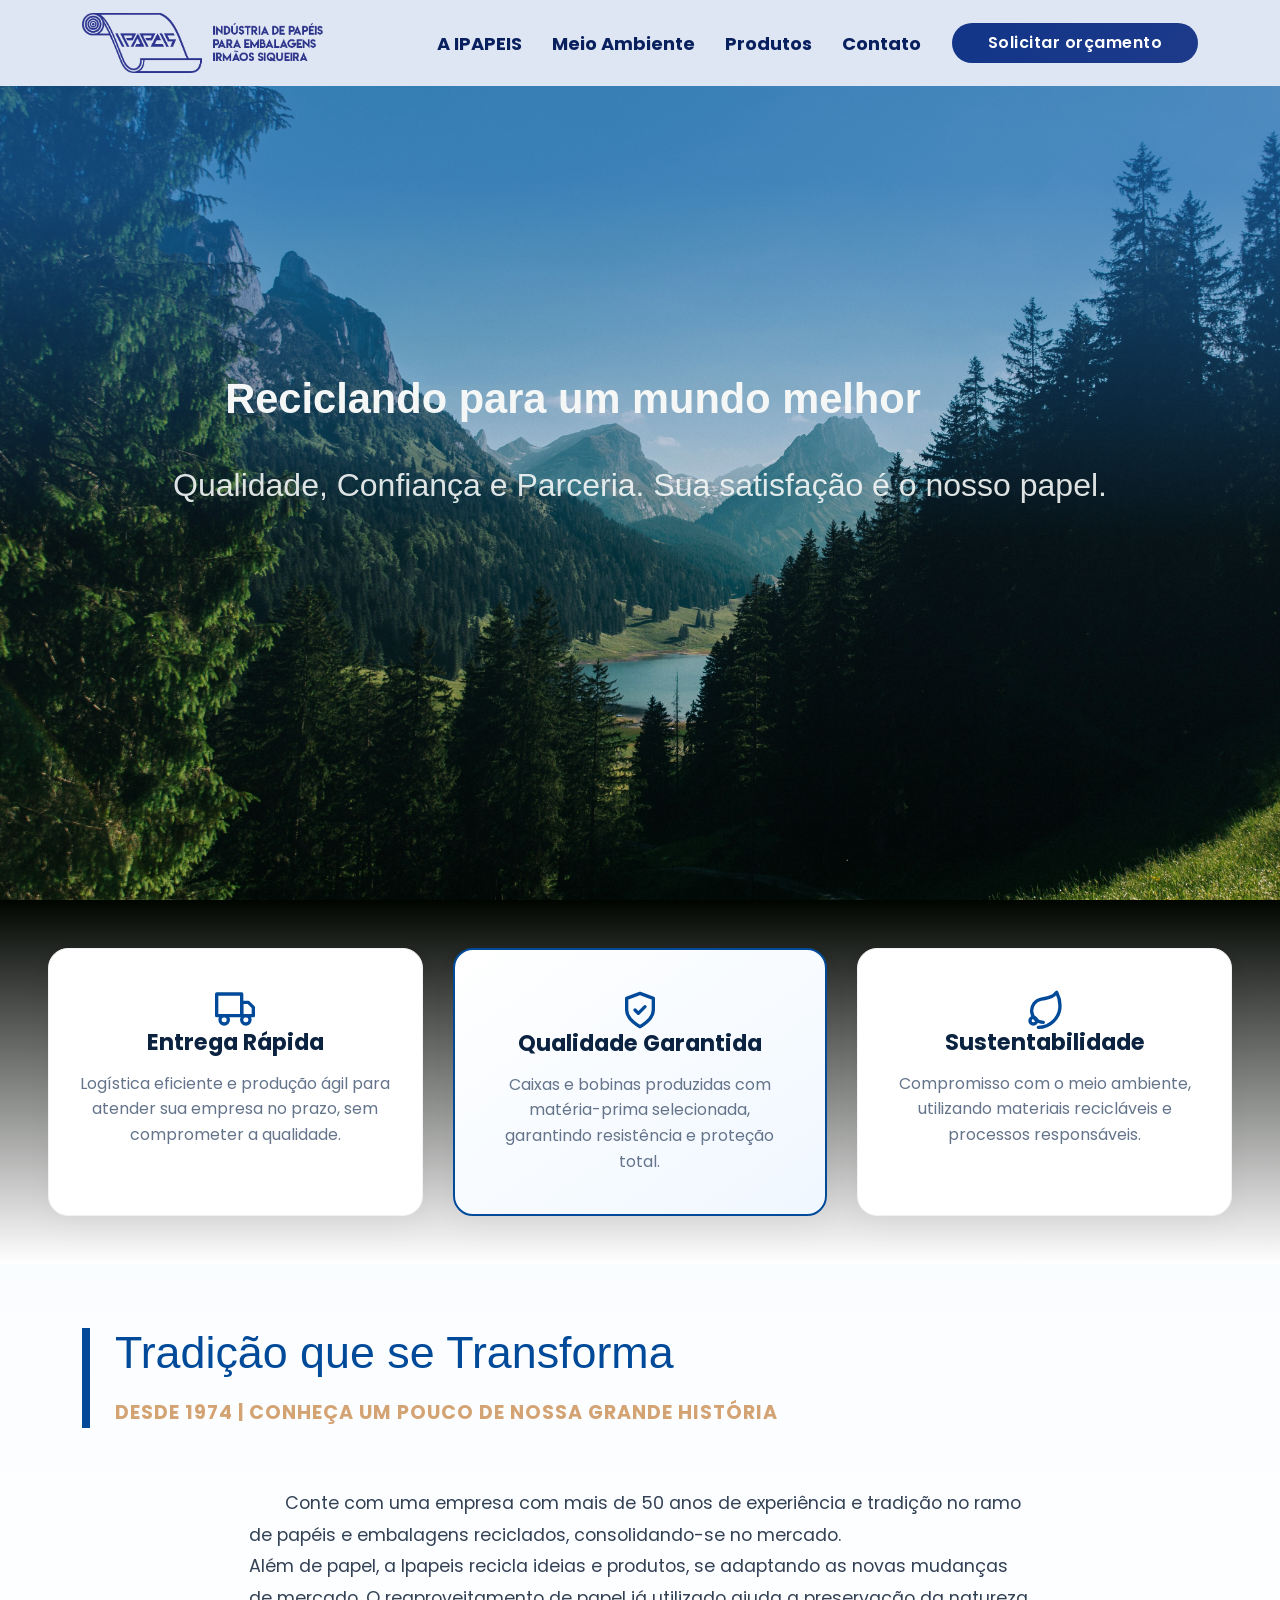
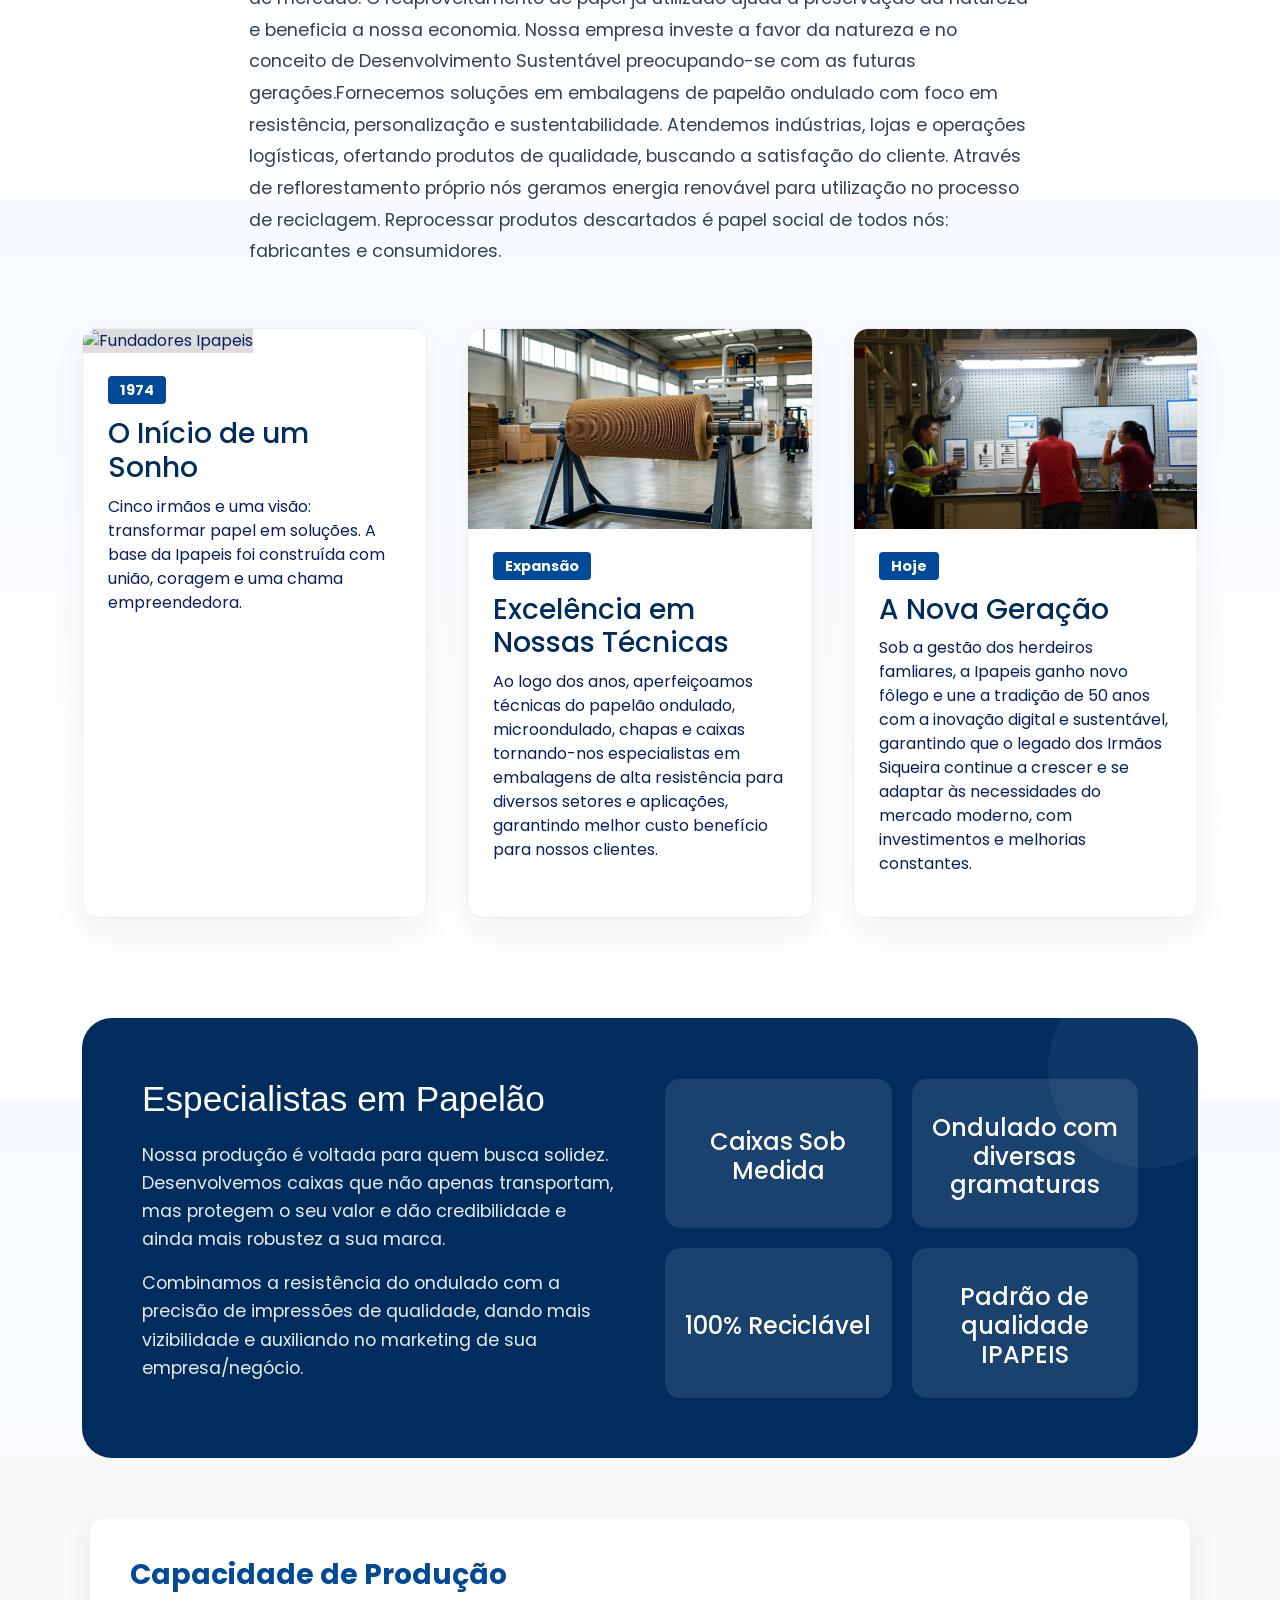
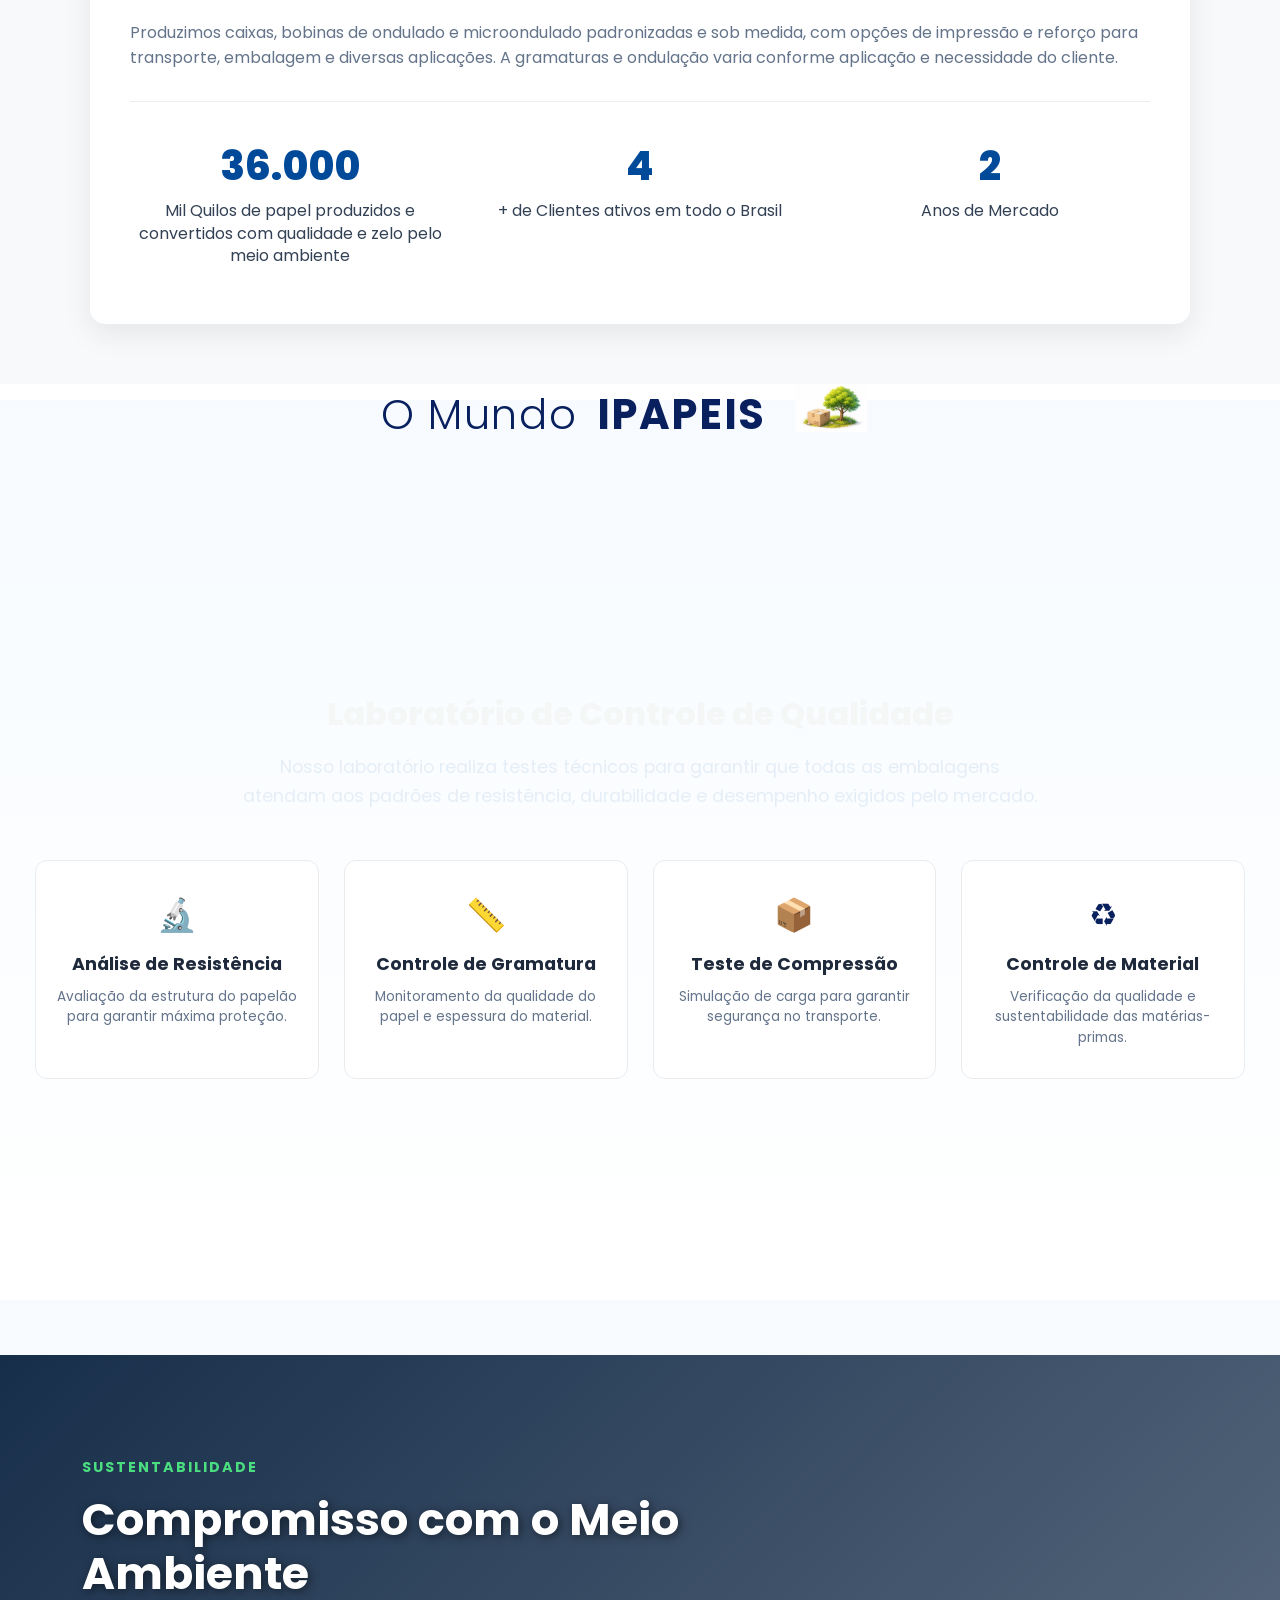
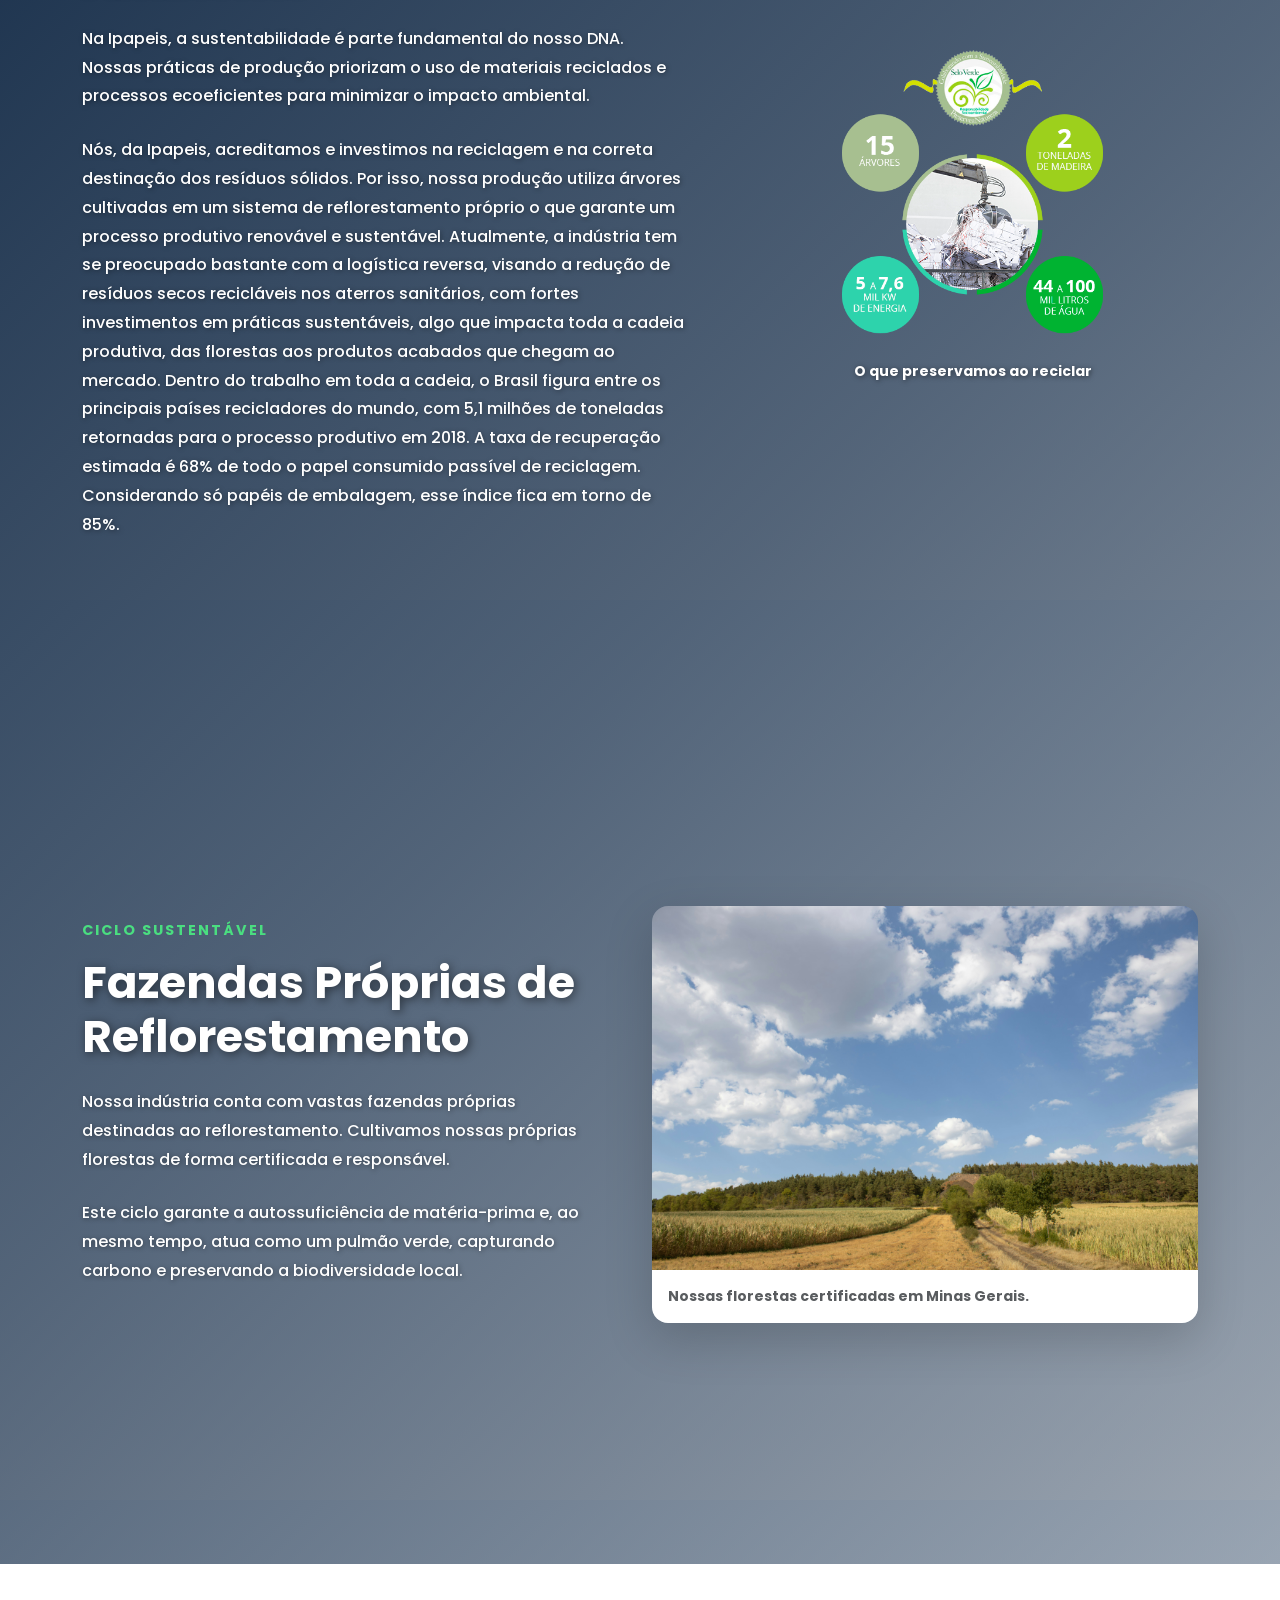
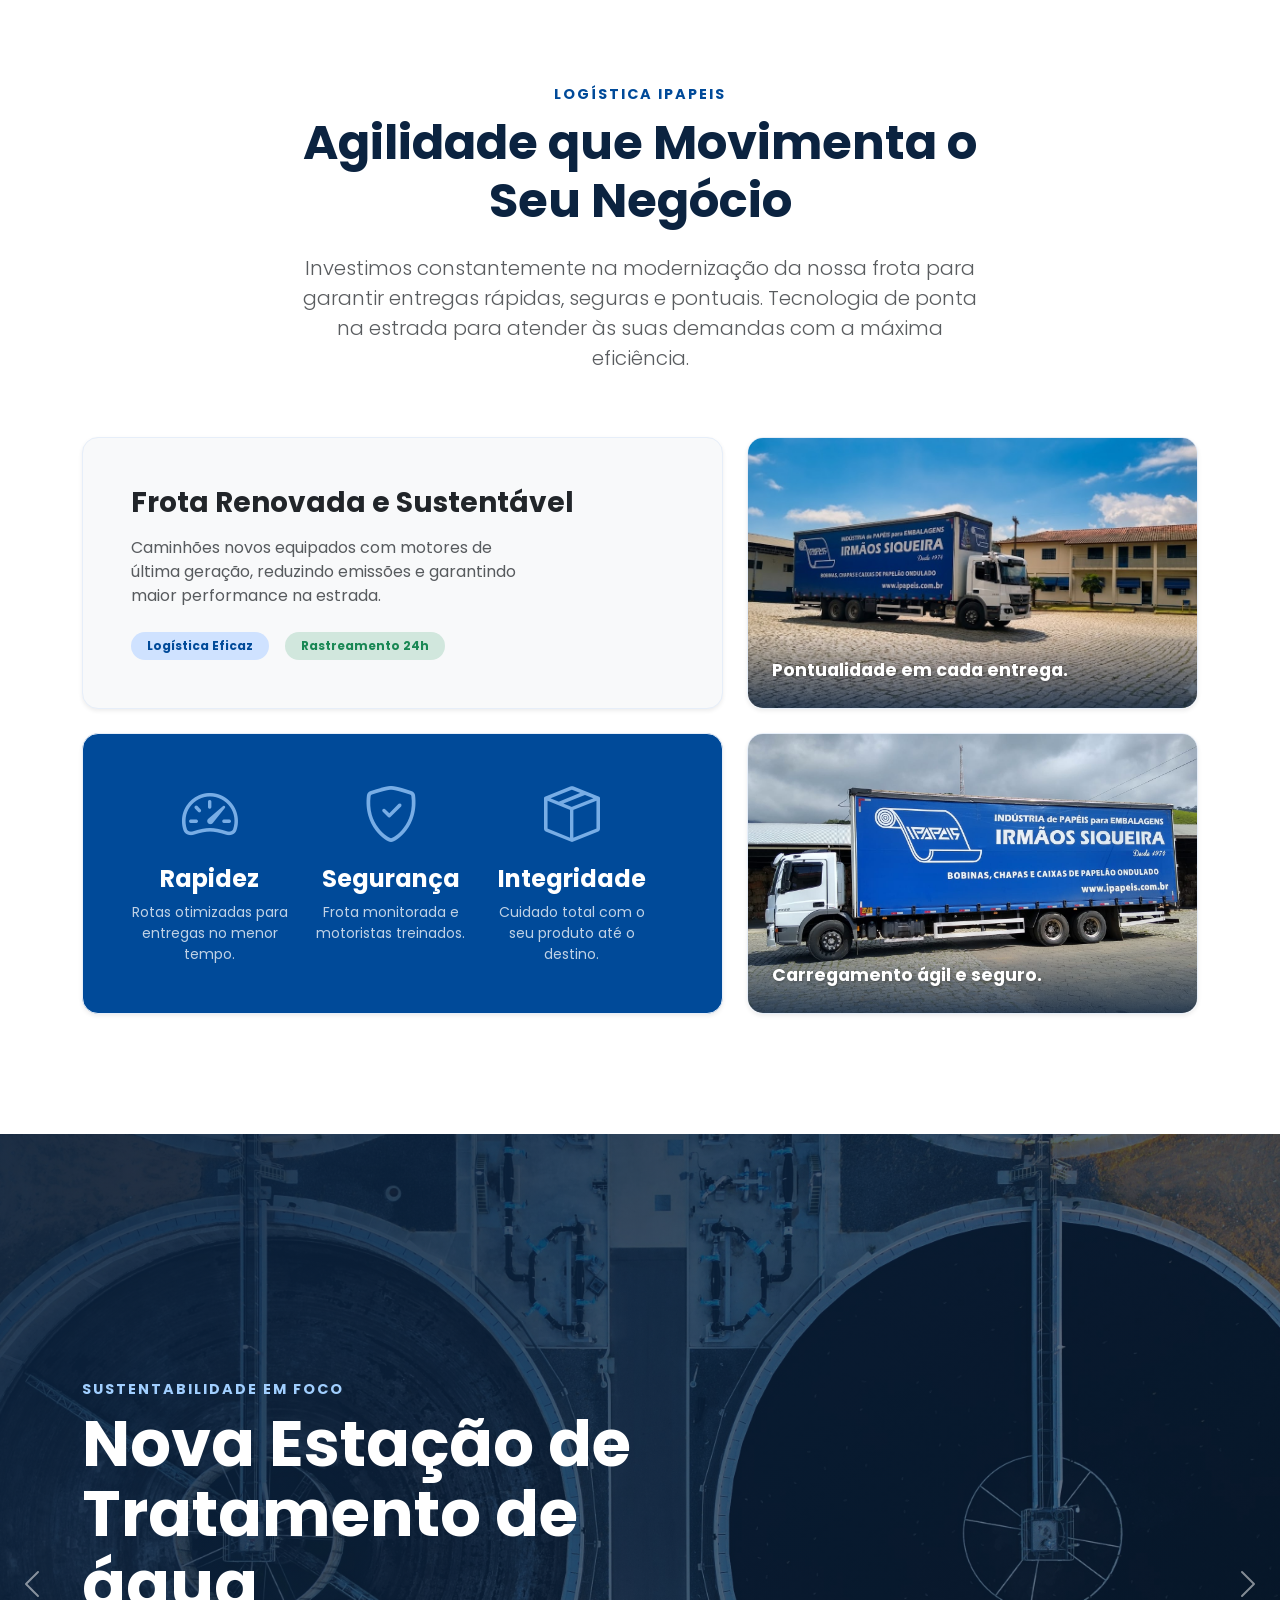
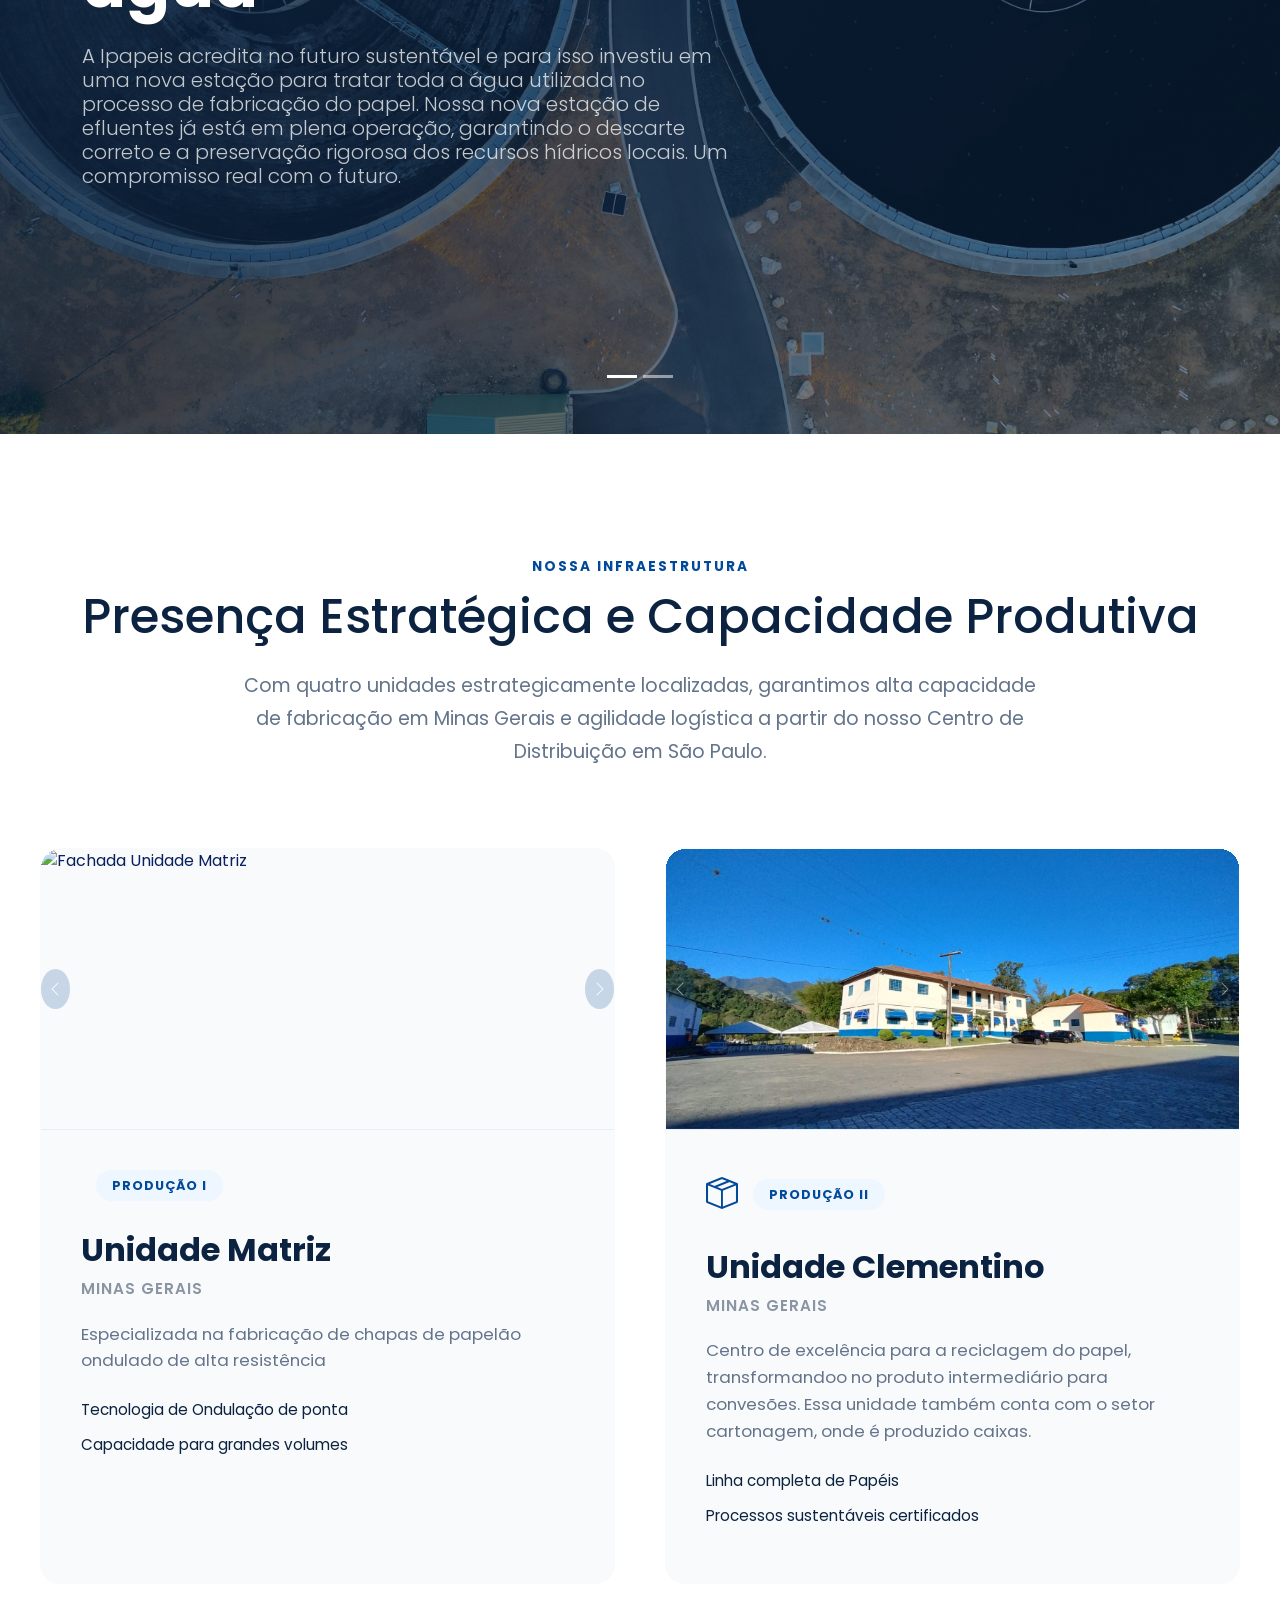
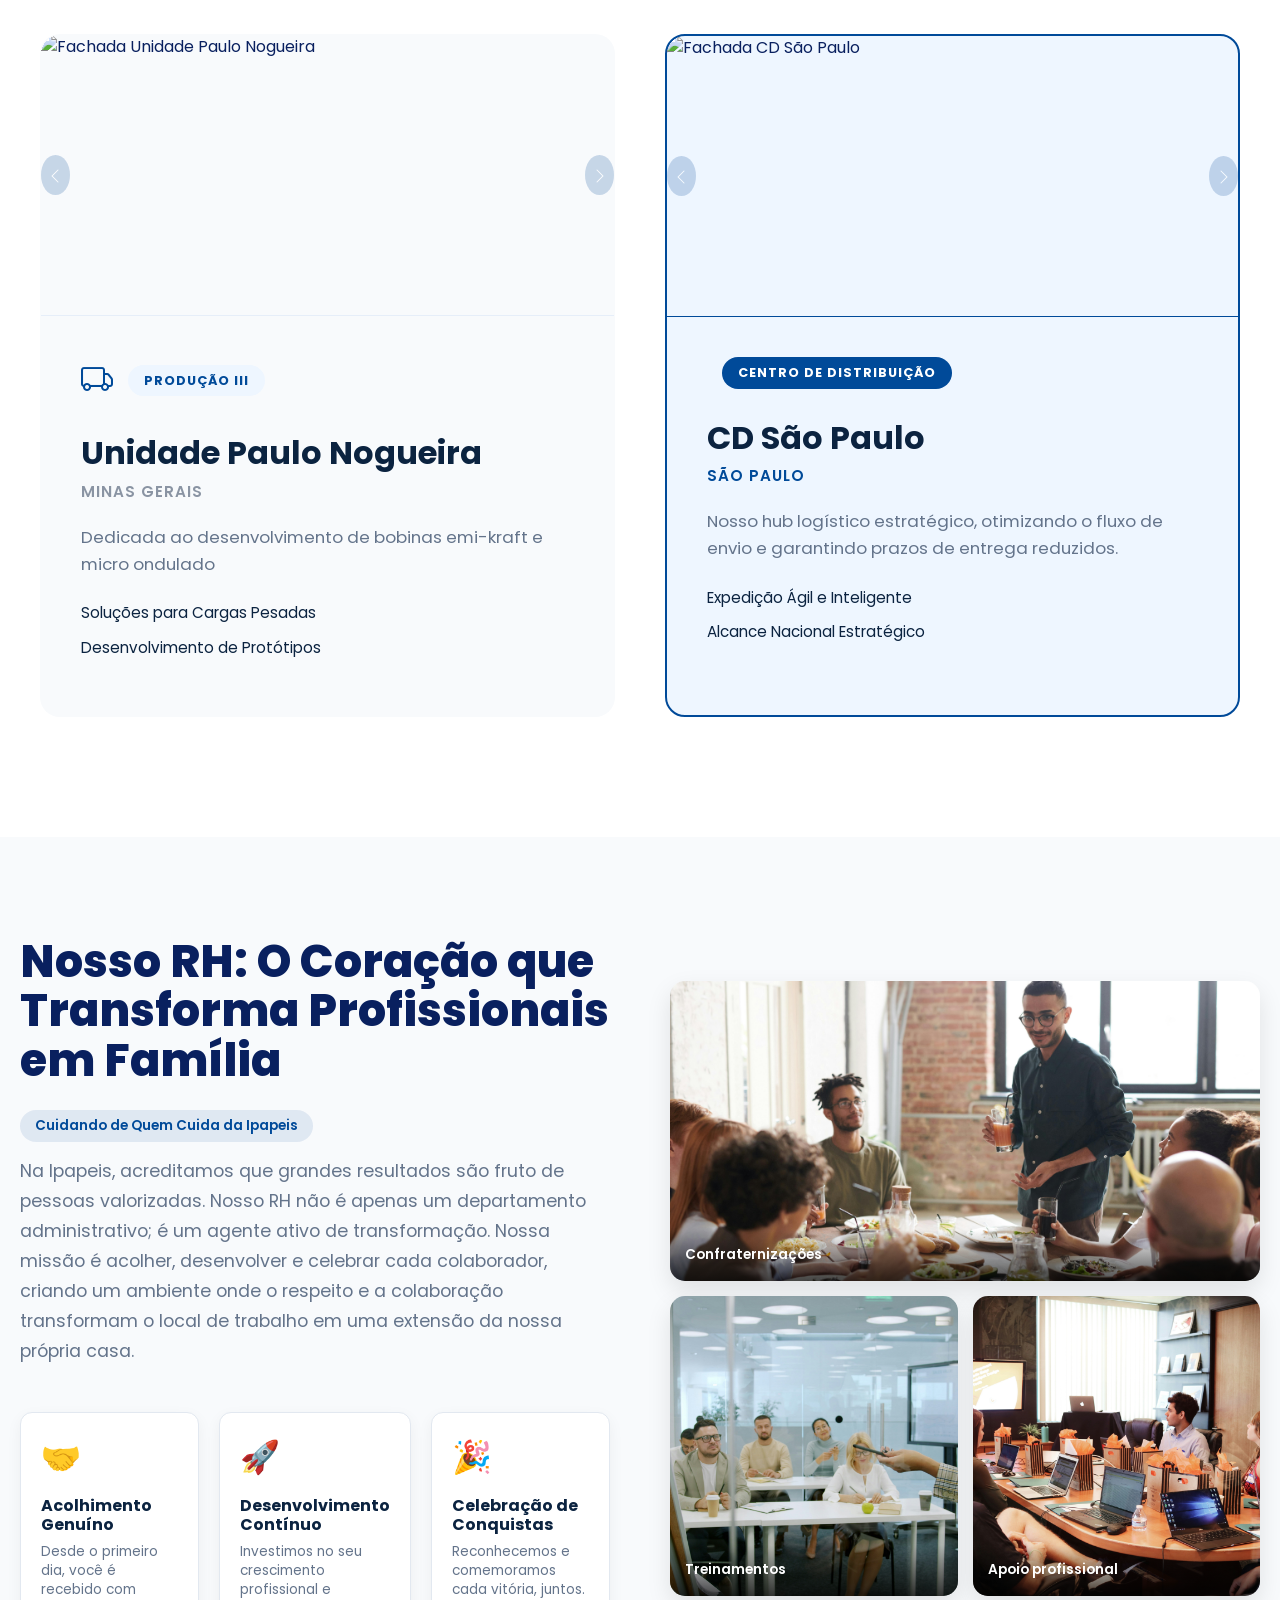
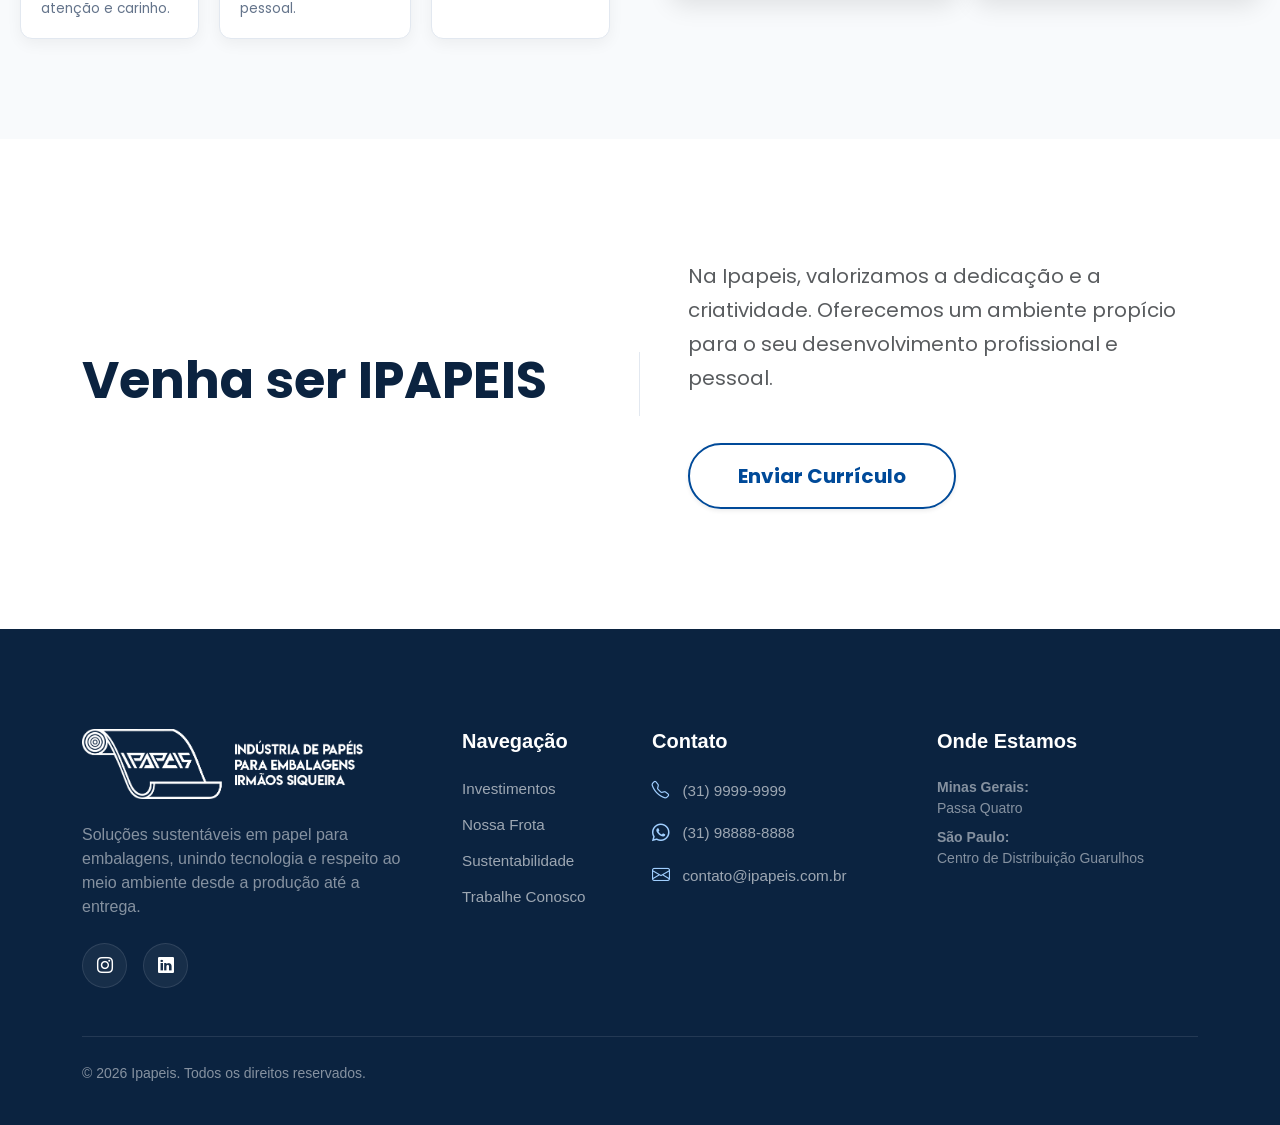
==== index.html @ 7433f679 "Initial commit" ====
<!doctype html>

<html lang="pt-BR">
  <head>
    <meta charset="utf-8" />
    <meta name="viewport" content="width=device-width, initial-scale=1" />
    <title>IPAPEIS -Caixas & Bobinas — Soluções em Papelão Ondulado</title>

    <!-- Google Font -->
    <link
      href="https://fonts.googleapis.com/css2?family=Poppins:wght@300;400;600;700&display=swap"
      rel="stylesheet"
    />
    <!-- Bootstrap 5 CSS (CDN) -->
    <link
      href="https://cdn.jsdelivr.net/npm/bootstrap@5.3.2/dist/css/bootstrap.min.css"
      rel="stylesheet"
    />
    <!-- CSS -->
    <link rel="stylesheet" href="style.css" />

    <link rel="stylesheet" href="https://cdn.jsdelivr.net/npm/bootstrap-icons@1.11.3/font/bootstrap-icons.min.css">
    
    
  </head>

  <body>

    <!-- PRELOADER Ipapeis -->
<div id="preloader" role="status" aria-live="polite" aria-label="Carregando site">
  <div class="preloader-inner">
    
    <img src="img/logo.png" alt="">

      <!-- caixa estilizada -->
      <path class="logo-stroke" d="M15 40 L60 15 L105 40 L60 65 Z" fill="none" stroke-width="3" stroke-linejoin="round" stroke-linecap="round"/>
      <!-- base -->
      <path class="logo-stroke" d="M25 72 L95 72 L80 90 L40 90 Z" fill="none" stroke-width="3" stroke-linejoin="round" stroke-linecap="round"/>
      <!-- small center detail -->
      <circle class="logo-fill" cx="60" cy="50" r="3" />
    </svg>

    <div class="pl-progress-wrap" aria-hidden="true">
      <div class="pl-progress">
        <span class="pl-progress-bar" style="width:0%"></span>
      </div>
      <div class="pl-percent">0%</div>
    </div>

    <div class="pl-boxes" aria-hidden="true">
      <div class="box b1"></div>
      <div class="box b2"></div>
      <div class="box b3"></div>
    </div>
  </div>
</div>
<!-- Fim Preloader -->



    <!-- NAVBAR -->
   <nav class="header navbar navbar-expand-lg">
  <div class="container">
    <a class="navbar-brand" href="#">
      <img class="fotoBobina" src="img/logo.png" alt="Logo IPAPEIS">
    </a>

    <button class="navbar-toggler border-0" type="button" data-bs-toggle="collapse" data-bs-target="#navMenu" aria-controls="navMenu" aria-expanded="false" aria-label="Toggle navigation">
      <span class="navbar-toggler-icon"></span>
    </button>

    <div class="collapse navbar-collapse" id="navMenu">
      <ul class="navbar-nav ms-auto align-items-center">
        <li class="nav-item">
          <a class="nav-link" href="#sobre">A IPAPEIS</a>
        </li>
        <li class="nav-item">
          <a class="nav-link" href="#sustentabilidade">Meio Ambiente</a>
        </li>
        <li class="nav-item">
          <a class="nav-link" href="produtos.html">Produtos</a>
        </li>
        <li class="nav-item">
          <a class="nav-link" href="PRODUTOS.HTML#contato">Contato</a>
        </li>
        <li class="nav-item ms-lg-3">
          <button class="btn-elegante">
            <span>Solicitar orçamento</span>
          </button>
        </li>
      </ul>
    </div>
  </div>
</nav>
    <!-- HERO -->
      <section class="hero">
        <div class="hero-content">
            <h1 class="hero-text">Reciclando para um mundo melhor</h1>
            <p>Qualidade, Confiança e Parceria. Sua satisfação é o nosso papel.</p>
        </div>
    </section>

    <!-- SOBRE -->

   <section class="cards-destaque">

      <div class="card">
        <div class="icon-wrapper">
          <svg width="40" height="40" viewBox="0 0 24 24" fill="none" stroke="#004a99" stroke-width="2" stroke-linecap="round" stroke-linejoin="round"><rect x="1" y="3" width="15" height="13"></rect><polygon points="16 8 20 8 23 11 23 16 16 16 16 8"></polygon><circle cx="5.5" cy="18.5" r="2.5"></circle><circle cx="18.5" cy="18.5" r="2.5"></circle></svg>
        </div>
        <h3>Entrega Rápida</h3>
        <p>Logística eficiente e produção ágil para atender sua empresa no prazo, sem comprometer a qualidade.</p>
      </div>

      <div class="card destaque">
        <div class="icon-wrapper">
          <svg width="40" height="40" viewBox="0 0 24 24" fill="none" stroke="#004a99" stroke-width="2" stroke-linecap="round" stroke-linejoin="round"><path d="M12 22s8-4 8-10V5l-8-3-8 3v7c0 6 8 10 8 10z"></path><path d="m9 12 2 2 4-4"></path></svg>
        </div>
        <h3>Qualidade Garantida</h3>
        <p>Caixas e bobinas produzidas com matéria-prima selecionada, garantindo resistência e proteção total.</p>
      </div>

      <div class="card">
        <div class="icon-wrapper">
          <svg width="40" height="40" viewBox="0 0 24 24" fill="none" stroke="#004a99" stroke-width="2" stroke-linecap="round" stroke-linejoin="round"><path d="M11 20A7 7 0 0 1 9.8 6.1C15.5 5 17 4.48 19 2c1 2 2 4.18 2 8a13 13 0 0 1-13 13"></path><path d="M5 21a2 2 0 1 0 0-4 2 2 0 0 0 0 4Z"></path></svg>
        </div>
        <h3>Sustentabilidade</h3>
        <p>Compromisso com o meio ambiente, utilizando materiais recicláveis e processos responsáveis.</p>
      </div>
 </section>

    <!-- Inicio Sessão irmãos siqueira -->
      <div class="container">
      <header class="history-header">
        <h1>Tradição que se Transforma</h1>
        <p>Desde 1974 | Conheça um pouco de nossa grande história</p>
      </header>

      <div class="texto-siqueira">
        <p>
           Conte com uma empresa com mais de 50 anos de experiência e tradição no ramo de papéis e embalagens reciclados, consolidando-se no mercado. <br>
            Além de papel, a Ipapeis recicla ideias e produtos, se adaptando as novas mudanças de mercado. O reaproveitamento de papel já utilizado ajuda a preservação da natureza e beneficia a nossa economia. Nossa empresa investe a favor da natureza e no conceito de Desenvolvimento Sustentável preocupando-se com as futuras gerações.Fornecemos soluções em embalagens de papelão ondulado com foco em resistência, personalização e sustentabilidade. Atendemos indústrias, lojas e operações logísticas, ofertando produtos de qualidade, buscando a satisfação do cliente.
            Através de reflorestamento próprio nós geramos energia renovável para utilização no processo de reciclagem. Reprocessar produtos descartados é papel social de todos nós: fabricantes e consumidores.
        </p>
      </div>

      <div class="timeline">
        <div class="timeline-item">
          <img
            src="img/foto-irmaos.jpg"
            alt="Fundadores Ipapeis"
            class="timeline-img"
          />
          <div class="timeline-content">
            <span class="year-badge">1974</span>
            <h3>O Início de um Sonho</h3>
            <p>
              Cinco irmãos e uma visão: <br> transformar papel em soluções. A base da
              Ipapeis foi construída com união, coragem e uma chama empreendedora.
            </p>
          </div>
        </div>

        <div class="timeline-item">
          <img
            src="img/imagem-bobina-ondulado.png"
            alt="Fábrica Ipapeis"
            class="timeline-img"
          />
          <div class="timeline-content">
            <span class="year-badge">Expansão</span>
            <h3>Excelência em Nossas Técnicas</h3>
            <p>
              Ao logo dos anos, aperfeiçoamos técnicas do papelão ondulado, microondulado, chapas e caixas tornando-nos
              especialistas em embalagens de alta resistência para diversos setores e aplicações, garantindo melhor custo benefício para nossos clientes.
            </p>
          </div>
        </div>

        <div class="timeline-item">
          <img
            src="img/foto-inovacao.jpg"
            alt="Herdeiros Siqueira"
            class="timeline-img"
          />
          <div class="timeline-content">
            <span class="year-badge">Hoje</span>
            <h3>A Nova Geração</h3>
            <p>
              Sob a gestão dos herdeiros famliares, a Ipapeis ganho novo fôlego e une a tradição de 50 anos
              com a inovação digital e sustentável, garantindo que o legado dos Irmãos Siqueira continue a crescer e se adaptar às necessidades do mercado moderno, com investimentos e melhorias constantes.
            </p>
          </div>
        </div>
      </div>

      <div class="product-section">
        <div class="product-info">
          <h2>Especialistas em Papelão</h2>
          <p>
            Nossa produção é voltada para quem busca solidez. Desenvolvemos
            caixas que não apenas transportam, mas protegem o seu valor e dão credibilidade e ainda mais robustez a sua marca.
          </p>
          <p>
            Combinamos a resistência do ondulado com a precisão de impressões de qualidade, dando mais vizibilidade e auxiliando no marketing de sua empresa/negócio.
          </p>
        </div>

        <div class="product-grid">
          <div class="product-card">
            <i class="fas fa-box"></i>
            <h4 class="texto-produtos">Caixas Sob Medida</h4>
          </div>
          <div class="product-card">
            <i class="fas fa-layer-group"></i>
            <h4>Ondulado com diversas gramaturas</h4>
          </div>
          <div class="product-card">
            <i class="fas fa-recycle"></i>
            <h4>100% Reciclável</h4>
          </div>
          <div class="product-card">
            <i class="fas fa-check-double"></i>
            <h4>Padrão de qualidade IPAPEIS</h4>
          </div>
        </div>
      </div>
    </div>
    <!-- Fim Sessão irmãos siqueira -->

   <section class="producao-section">
  <div class="producao-container">
    <div class="producao-card">
      
      <div class="producao-header">
        <h3>Capacidade de Produção</h3>
        <p>
          Produzimos caixas, bobinas de ondulado e microondulado padronizadas e sob medida, com opções de
          impressão e reforço para transporte, embalagem e diversas aplicações. A gramaturas e
          ondulação varia conforme aplicação e necessidade do cliente.
        </p>
      </div>

      <div class="stats-grid">
        <div class="stat-item">
          <h2 class="contador" data-target="900000">0</h2>
          <p>Mil Quilos de papel produzidos e convertidos com qualidade e zelo pelo meio ambiente</p>
        </div>

        <div class="stat-item">
          <h2 class="contador" data-target="100">0</h2>
          <p>+ de Clientes ativos em todo o Brasil</p>
        </div>

        <div class="stat-item">
          <h2 class="contador" data-target="52">0</h2>
          <p>Anos de Mercado</p>
        </div>
      </div>

    </div>
  </div>
</section>

    <section id="projetos" class="projetos" aria-labelledby="projetos-titulo">
      <h2 id="projetos-titulo" class="titulo-conceitual">
        O Mundo <span>IPAPEIS</span>
        <img
          class="arvore"
          src="img/Caixa de papelão e árvore verde.png"
          alt="arvore verde desenho"
        />
      </h2>

      <!--Fim seção investimentos-->
    </section>
      <!-- laboratório-->

      <section id="laboratorio" class="laboratorio-section">
        <div class="lab">
          
          <div class="lab-header">
            <h2>Laboratório de Controle de Qualidade</h2>
            <p class="textoLab">
              Nosso laboratório realiza testes técnicos para garantir que todas as
              embalagens atendam aos padrões de resistência, durabilidade e
              desempenho exigidos pelo mercado.
            </p>
          </div>

          <div class="lab-grid">
            
            <div class="lab-card">
              <div class="lab-icon">🔬</div>
              <h6>Análise de Resistência</h6>
              <p>Avaliação da estrutura do papelão para garantir máxima proteção.</p>
            </div>

            <div class="lab-card">
              <div class="lab-icon">📏</div>
              <h6>Controle de Gramatura</h6>
              <p>Monitoramento da qualidade do papel e espessura do material.</p>
            </div>

            <div class="lab-card">
              <div class="lab-icon">📦</div>
              <h6>Teste de Compressão</h6>
              <p>Simulação de carga para garantir segurança no transporte.</p>
            </div>

            <div class="lab-card">
              <div class="lab-icon">♻️</div>
              <h6>Controle de Material</h6>
              <p>Verificação da qualidade e sustentabilidade das matérias-primas.</p>
            </div>

          </div>
        </div>
      </section>

    <!--seção sustentabilidade-->
    <section class="sustentabilidade-parallax-container" id="sustentabilidade">
  
      <div class="sustentabilidade-overlay"></div>

      <div id="compromisso-ambiental" class="parallax-section d-flex align-items-center">
        <div class="container meio-ambiente-content">
          <div class="row align-items-center">
            
            <div class="col-lg-7 col-md-10 meio-ambiente-texto pe-lg-5">
              <span class="text-uppercase fw-bold tag-sustentabilidade">Sustentabilidade</span>
              <h2 class="fw-bold mb-4">Compromisso com o Meio Ambiente</h2>
              
              <div class="sust-paragrafos">
                <p>
                  Na Ipapeis, a sustentabilidade é parte fundamental do nosso DNA. Nossas
                  práticas de produção priorizam o uso de materiais reciclados e
                  processos ecoeficientes para minimizar o impacto ambiental.
                </p>
                <p>
                  Nós, da Ipapeis, acreditamos e investimos na reciclagem e na correta destinação dos resíduos sólidos.

Por isso, nossa produção utiliza árvores cultivadas em um sistema de reflorestamento próprio o que garante um processo produtivo renovável e sustentável.

Atualmente, a indústria tem se preocupado bastante com a logística reversa, visando a redução de resíduos secos recicláveis nos aterros sanitários, com fortes investimentos em práticas sustentáveis, algo que impacta toda a cadeia produtiva, das florestas aos produtos acabados que chegam ao mercado.

Dentro do trabalho em toda a cadeia, o Brasil figura entre os principais países recicladores do mundo, com 5,1 milhões de toneladas retornadas para o processo produtivo em 2018. A taxa de recuperação estimada é 68% de todo o papel consumido passível de reciclagem. Considerando só papéis de embalagem, esse índice fica em torno de 85%.
                </p>
              </div>
            </div>  

            <div class="col-lg-5 col-md-10 text-center mt-5 mt-lg-0">
              <div class="selo-sustentavel-clean">
                <img src="img/poupar_natureza.png" alt="Selo Poupar Natureza Ipapeis" class="img-fluid" style="width: 65%;">
                <p class="small text-white mt-3 mb-0 fw-bold selo-legenda">O que preservamos ao reciclar</p>
              </div> 
          </div>

          </div> </div> </div> <div id="reflorestamento-ativo" class="parallax-section d-flex align-items-center bg-transparent">
        <div class="container reflorestamento-content">
          <div class="row align-items-center">
            
            <div class="col-lg-6 col-md-10 reflorestamento-texto pe-lg-5">
              <span class="text-uppercase fw-bold tag-reflorestamento">Ciclo Sustentável</span>
              <h2 class="fw-bold mb-4 text-white">Fazendas Próprias de Reflorestamento</h2>
              
              <div class="rh-paragrafos-reflorestamento text-white">
                <p>
                  Nossa indústria conta com vastas fazendas próprias destinadas ao reflorestamento. Cultivamos nossas próprias florestas de forma certificada e responsável.
                </p>
                <p>
                  Este ciclo garante a autossuficiência de matéria-prima e, ao mesmo tempo, atua como um pulmão verde, capturando carbono e preservando a biodiversidade local.
                </p>
              </div>
            </div>  

            <div class="col-lg-6 col-md-10 text-center mt-5 mt-lg-0">
              <div class="card-reflorestamento-foto rounded-4 shadow-lg overflow-hidden border-0">
                <img src="img/fazenda.jpg" alt="Vista aérea das fazendas de reflorestamento Ipapeis" class="img-fluid card-img-top">
                <div class="card-body p-3 bg-white text-start">
                  <p class="card-text small text-muted mb-0 fw-bold"> Nossas florestas certificadas em Minas Gerais.</p>
                </div>
              </div> 
            </div>

          </div>
        </div>
        </div>
     </section>

      <!--seção logistica-->
      <section id="frota-logistica" class="py-120 bg-white">
  <div class="container">
    
    <div class="row mb-5 justify-content-center text-center">
      <div class="col-lg-8">
        <span class="text-uppercase fw-bold text-primary mb-2 d-block tag-logistica">Logística Ipapeis</span>
        <h2 class="display-5 fw-bold mb-4 text-dark title-frota">Agilidade que Movimenta o Seu Negócio</h2>
        <p class="lead text-muted fs-5 desc-frota mx-auto" style="max-width: 700px;">
          Investimos constantemente na modernização da nossa frota para garantir entregas rápidas, seguras e pontuais. Tecnologia de ponta na estrada para atender às suas demandas com a máxima eficiência.
        </p>
      </div>
    </div>

    <div class="row g-4 frota-grid">
      
      <div class="col-lg-7 col-md-12">
        <div class="frota-card-main h-100 p-5 bg-light rounded-4 shadow-sm d-flex flex-column justify-content-between overflow-hidden position-relative">
          <div class="frota-card-content position-relative z-2">
            <h3 class="fw-bold text-dark mb-3">Frota Renovada e Sustentável</h3>
            <p class="text-muted mb-0" style="max-width: 400px;">
              Caminhões novos equipados com motores de última geração, reduzindo emissões e garantindo maior performance na estrada.
            </p>
            <div class="mt-4 d-flex gap-3 align-items-center">
                <span class="badge bg-primary-subtle text-primary rounded-pill px-3 py-2 fw-bold">Logística Eficaz</span>
                <span class="badge bg-success-subtle text-success rounded-pill px-3 py-2 fw-bold">Rastreamento 24h</span>
            </div>
          </div>
        </div>
      </div>

      <div class="col-lg-5 col-md-6">
        <div class="frota-card-photo h-100 rounded-4 shadow-sm overflow-hidden position-relative">
          <img src="img/caminhãoIpapeis.jpg" alt="Frente de novo caminhão Ipapeis" class="img-fluid h-100 w-100 object-fit-cover">
          <div class="photo-overlay p-4 position-absolute bottom-0 start-0 w-100 text-white">
              <p class="fw-bold mb-0">Pontualidade em cada entrega.</p>
          </div>
        </div>
      </div>

      <div class="col-lg-5 col-md-6 order-lg-last order-md-last">
        <div class="frota-card-photo h-100 rounded-4 shadow-sm overflow-hidden position-relative">
          <img src="img/foto caminhão (3).jpeg" alt="Caminhão Ipapeis sendo carregado na fábrica" class="img-fluid h-100 w-100 object-fit-cover">
           <div class="photo-overlay p-4 position-absolute bottom-0 start-0 w-100 text-white">
              <p class="fw-bold mb-0">Carregamento ágil e seguro.</p>
          </div>
        </div>
      </div>
      
      <div class="col-lg-7 col-md-12">
          <div class="frota-card-info h-100 p-5 bg-primary text-white rounded-4 shadow-sm d-flex align-items-center">
              <div class="row g-4 w-100">
                  <div class="col-md-4 text-center">
                      <i class="bi bi-speedometer2 display-4 mb-3 d-block opacity-75"></i>
                      <h4 class="fw-bold">Rapidez</h4>
                      <p class="small mb-0 opacity-75">Rotas otimizadas para entregas no menor tempo.</p>
                  </div>
                  <div class="col-md-4 text-center">
                      <i class="bi bi-shield-check display-4 mb-3 d-block opacity-75"></i>
                      <h4 class="fw-bold">Segurança</h4>
                      <p class="small mb-0 opacity-75">Frota monitorada e motoristas treinados.</p>
                  </div>
                  <div class="col-md-4 text-center">
                      <i class="bi bi-box-seam display-4 mb-3 d-block opacity-75"></i>
                      <h4 class="fw-bold">Integridade</h4>
                      <p class="small mb-0 opacity-75">Cuidado total com o seu produto até o destino.</p>
                  </div>
              </div>
          </div>
      </div>

    </div> </div> </section>

    <!--seção investimentos-->
<section id="investimentos-hero" class="carousel slide carousel-fade" data-bs-ride="carousel">
  
  <div class="carousel-indicators">
    <button type="button" data-bs-target="#investimentos-hero" data-bs-slide-to="0" class="active" aria-current="true" aria-label="Slide 1"></button>
    <button type="button" data-bs-target="#investimentos-hero" data-bs-slide-to="1" aria-label="Slide 2"></button>
  </div>

  <div class="carousel-inner">
    
    <div class="carousel-item active" style="background-image: url('img/ete.jpg');">
      <div class="hero-overlay"></div> <div class="container h-100 d-flex align-items-center">
        <div class="hero-content text-white col-lg-7 col-md-9 p-0">
          <span class="text-uppercase fw-bold mb-2 d-block tag-hero">Sustentabilidade em Foco</span>
          <h2 class="display-3 fw-bold mb-4 title-hero">Nova Estação de Tratamento de água</h2>
          <h3 class="lead fs-5 mb-0 desc-hero opacity-75">
            A Ipapeis acredita no futuro sustentável e para isso investiu em uma nova estação para tratar toda a água utilizada no processo de fabricação do papel. Nossa nova estação de efluentes já está em plena operação, garantindo o descarte correto e a preservação rigorosa dos recursos hídricos locais. Um compromisso real com o futuro.
          </h3>
        </div>
      </div>
    </div>

    <div class="carousel-item" style="background-image: url('img/automacao.jpg');">
      <div class="hero-overlay"></div> <div class="container h-100 d-flex align-items-center">
        <div class="hero-content text-white col-lg-7 col-md-9 p-0">
          <span class="text-uppercase fw-bold mb-2 d-block tag-hero">Tecnologia e Performance</span>
          <h2 class="display-3 fw-bold mb-4 title-hero">Automação da Máquina de Papel</h2>
          <h3 class="lead fs-5 mb-0 paragrafoInvest opacity-75">
            Com o intuito de otimizar nossa produção e buscando ainda mais qualidade, investimos na automação de grande parte de nossa máquina de papel, responsável pela conversão e transformação de apaaras de papelão para o papel reciclado. O sistema já opera garantindo um padrão de qualidade superior e maior eficiência produtiva em cada nova bobina de papel.
          </h3>
        </div>
      </div>
    </div>

  </div>

  <button class="carousel-control-prev" type="button" data-bs-target="#investimentos-hero" data-bs-slide="prev">
    <span class="carousel-control-prev-icon" aria-hidden="true"></span>
    <span class="visually-hidden">Anterior</span>
  </button>
  <button class="carousel-control-next" type="button" data-bs-target="#investimentos-hero" data-bs-slide="next">
    <span class="carousel-control-next-icon" aria-hidden="true"></span>
    <span class="visually-hidden">Próximo</span>
  </button>

</section>

    <!--Inicio seção unidades-->
    <section id="unidades" class="unidades-premium-section">
  <div class="unidades-container">
    
    <div class="unidades-header-central">
      <span class="tag-unidades">Nossa Infraestrutura</span>
      <h2>Presença Estratégica e Capacidade Produtiva</h2>
      <p>Com quatro unidades estrategicamente localizadas, garantimos alta capacidade de fabricação em Minas Gerais e agilidade logística a partir do nosso Centro de Distribuição em São Paulo.</p>
    </div>

    <div class="unidades-grid-premium">

      <!--unidade Matriz-->
      <div class="unidade-card-premium">
        
        <div id="carouselBH" class="carousel slide unidade-carousel" data-bs-ride="carousel">
          <div class="carousel-inner">
            <div class="carousel-item active">
              <img src="img/bh-fachada.jpg" class="d-block w-100" alt="Fachada Unidade Matriz">
            </div>
            <div class="carousel-item">
              <img src="img/bh-producao-1.jpg" class="d-block w-100" alt="Linha de Produção Matriz">
            </div>
            <div class="carousel-item">
              <img src="img/bh-estoque.jpg" class="d-block w-100" alt="Estoque Unidade Matriz">
            </div>
          </div>
          <button class="carousel-control-prev" type="button" data-bs-target="#carouselBH" data-bs-slide="prev">
            <span class="carousel-control-prev-icon" aria-hidden="true"></span>
            <span class="visually-hidden">Anterior</span>
          </button>
          <button class="carousel-control-next" type="button" data-bs-target="#carouselBH" data-bs-slide="next">
            <span class="carousel-control-next-icon" aria-hidden="true"></span>
            <span class="visually-hidden">Próximo</span>
          </button>
        </div>

        <div class="unidade-content-wrapper">
          <div class="unidade-foco">
            <i class="bi bi-factory"></i> <span class="badge-foco">Produção I</span>
          </div>
          <div class="unidade-info-premium">
            <h3>Unidade Matriz</h3>
            <span class="estado-tag mg">Minas Gerais</span>
            <p>Especializada na fabricação de chapas de papelão ondulado de alta resistência</p>
            <ul class="detalhes-unidade">
              <li> Tecnologia de Ondulação de ponta</li>
              <li> Capacidade para grandes volumes</li>
            </ul>
          </div>
        </div>
      </div>

      <!--unidade Clementino-->
      <div class="unidade-card-premium">
        
        <div id="carouselContagem" class="carousel slide unidade-carousel" data-bs-ride="carousel">
          <div class="carousel-inner">
            <div class="carousel-item active">
              <img src="img\fotoPatio.jpeg" class="d-block w-100" alt="Fachada Unidade Clementino">
            </div>
            <div class="carousel-item">
              <img src="img/contagem-producao.jpg" class="d-block w-100" alt="Produção Unidade Clementino">
            </div>
          </div>
          <button class="carousel-control-prev" type="button" data-bs-target="#carouselContagem" data-bs-slide="prev">
            <span class="carousel-control-prev-icon" aria-hidden="true"></span>
          </button>
          <button class="carousel-control-next" type="button" data-bs-target="#carouselContagem" data-bs-slide="next">
            <span class="carousel-control-next-icon" aria-hidden="true"></span>
          </button>
        </div>

        <div class="unidade-content-wrapper">
          <div class="unidade-foco">
            <i class="bi bi-box-seam"></i> <span class="badge-foco">Produção II</span>
          </div>
          <div class="unidade-info-premium">
            <h3>Unidade Clementino</h3>
            <span class="estado-tag mg">Minas Gerais</span>
            <p>Centro de excelência para a reciclagem do papel, transformandoo no produto intermediário para convesões. Essa unidade também conta com o setor cartonagem, onde é produzido caixas.</p>
            <ul class="detalhes-unidade">
              <li>Linha completa de Papéis</li>
              <li> Processos sustentáveis certificados</li>
            </ul>
          </div>
        </div>
      </div>

      <div class="unidade-card-premium">
        
        <div id="carouselBetim" class="carousel slide unidade-carousel" data-bs-ride="carousel">
          <div class="carousel-inner">
            <div class="carousel-item active">
              <img src="img/betim-fachada.jpg" class="d-block w-100" alt="Fachada Unidade Paulo Nogueira">
            </div>
            <div class="carousel-item">
              <img src="img/betim-maquinario.jpg" class="d-block w-100" alt="Maquinário Unidade Paulo Nogueira">
            </div>
          </div>
          <button class="carousel-control-prev" type="button" data-bs-target="#carouselBetim" data-bs-slide="prev">
            <span class="carousel-control-prev-icon" aria-hidden="true"></span>
          </button>
          <button class="carousel-control-next" type="button" data-bs-target="#carouselBetim" data-bs-slide="next">
            <span class="carousel-control-next-icon" aria-hidden="true"></span>
          </button>
        </div>

        <div class="unidade-content-wrapper">
          <div class="unidade-foco">
            <i class="bi bi-truck"></i> <span class="badge-foco">Produção III</span>
          </div>
          <div class="unidade-info-premium">
            <h3>Unidade Paulo Nogueira</h3>
            <span class="estado-tag mg">Minas Gerais</span>
            <p>Dedicada ao desenvolvimento de bobinas emi-kraft e micro ondulado</p>
            <ul class="detalhes-unidade">
              <li> Soluções para Cargas Pesadas</li>
              <li> Desenvolvimento de Protótipos</li>
            </ul>
          </div>
        </div>
      </div>

      <div class="unidade-card-premium destaque-cd">
        
        <div id="carouselSP" class="carousel slide unidade-carousel" data-bs-ride="carousel">
          <div class="carousel-inner">
            <div class="carousel-item active">
              <img src="img/sp-fachada.jpg" class="d-block w-100" alt="Fachada CD São Paulo">
            </div>
            <div class="carousel-item">
              <img src="img/sp-logistica.jpg" class="d-block w-100" alt="Logística CD São Paulo">
            </div>
            <div class="carousel-item">
              <img src="img/sp-frota.jpg" class="d-block w-100" alt="Frota CD São Paulo">
            </div>
          </div>
          <button class="carousel-control-prev" type="button" data-bs-target="#carouselSP" data-bs-slide="prev">
            <span class="carousel-control-prev-icon" aria-hidden="true"></span>
          </button>
          <button class="carousel-control-next" type="button" data-bs-target="#carouselSP" data-bs-slide="next">
            <span class="carousel-control-next-icon" aria-hidden="true"></span>
          </button>
        </div>

        <div class="unidade-content-wrapper">
          <div class="unidade-foco">
            <i class="bi bi-hub"></i> <span class="badge-foco cd">Centro de Distribuição</span>
          </div>
          <div class="unidade-info-premium">
            <h3>CD São Paulo</h3>
            <span class="estado-tag sp">São Paulo</span>
            <p>Nosso hub logístico estratégico, otimizando o fluxo de envio e garantindo prazos de entrega reduzidos.</p>
            <ul class="detalhes-unidade cd">
              <li> Expedição Ágil e Inteligente</li>
              <li> Alcance Nacional Estratégico</li>
            </ul>
          </div>
        </div>
      </div>

    </div>
  </div>
</section>
     <!--Fim seção unidades-->

    <!-- Inicio seção RH-->
     <section id="rh-familia" class="rh-section">
  <div class="rh-container">
    
    <div class="rh-content">
      <h2>Nosso RH: O Coração que Transforma Profissionais em Família</h2>
      <span class="rh-tag">Cuidando de Quem Cuida da Ipapeis</span>
      
      <p class="rh-description">
        Na Ipapeis, acreditamos que grandes resultados são fruto de pessoas valorizadas. Nosso RH não é apenas um departamento administrativo; é um agente ativo de transformação. 
        Nossa missão é acolher, desenvolver e celebrar cada colaborador, criando um ambiente onde o respeito e a colaboração transformam o local de trabalho em uma extensão da nossa própria casa.
      </p>

      <div class="rh-pillars">
        <div class="pillar-item">
          <div class="pillar-icon">🤝</div>
          <h4>Acolhimento Genuíno</h4>
          <p>Desde o primeiro dia, você é recebido com atenção e carinho.</p>
        </div>
        <div class="pillar-item">
          <div class="pillar-icon">🚀</div>
          <h4>Desenvolvimento Contínuo</h4>
          <p>Investimos no seu crescimento profissional e pessoal.</p>
        </div>
        <div class="pillar-item">
          <div class="pillar-icon">🎉</div>
          <h4>Celebração de Conquistas</h4>
          <p>Reconhecemos e comemoramos cada vitória, juntos.</p>
        </div>
      </div>
    </div>

    <div class="rh-gallery">
      <div class="gallery-item large">
        <img src="img/confraternização.jpg" alt="Equipe Ipapeis reunida em evento de integração">
        <div class="photo-caption">Confraternizações</div>
      </div>
      <div class="gallery-item small">
        <img src="img/treinamento.jpg" alt="Colaborador recebendo treinamento técnico">
        <div class="photo-caption">Treinamentos</div>
      </div>
      <div class="gallery-item small">
        <img src="img/conersa.jpg" alt="Profissional do RH conversando sorridente com colaborador">
        <div class="photo-caption">Apoio profissional</div>
      </div>
    </div>

  </div>
</section>

<section id="rh-recrutamento" class="rh-minimalist-section-left py-120 bg-white">
  <div class="container">
    
    <div class="row align-items-center">
      <div class="col-md-6 pe-md-5 border-end-rh">
        <h2 class="rh-title-left fw-bold" style="color: #0b2340; font-size: 3.2rem; line-height: 1.1;">Venha ser IPAPEIS</h2>
      </div>

      <div class="col-md-6 ps-md-5 mt-4 mt-md-0">
        <p class="rh-text fs-5 text-muted mb-5" style="line-height: 1.7;">
          Na Ipapeis, valorizamos a dedicação e a criatividade. Oferecemos um ambiente propício para o seu desenvolvimento profissional e pessoal.
        </p>
        
        <button type="button" class="btn btn-outline-rh btn-lg px-5 py-3 rounded-pill fw-bold shadow-sm" data-bs-toggle="modal" data-bs-target="#modalRecrutamentoIpapeis">
          Enviar Currículo
        </button>
      </div>
    </div>

  </div>
</section>

<div class="modal fade" id="modalRecrutamentoIpapeis" tabindex="-1" aria-labelledby="modalLabel" aria-hidden="true" >
  <div class="modal-dialog modal-dialog-centered modal-lg">
    <div class="modal-content border-0 overflow-hidden shadow-lg" style="border-radius: 24px;">
      
      <div class="row g-0">
        <div class="col-md-7 p-5">
          <div class="modal-header border-0 p-0 mb-4">
            <h3 class="modal-title fw-bold text-primary" id="modalLabel">Construa sua carreira conosco</h3>
            <button type="button" class="btn-close" data-bs-dismiss="modal" aria-label="Close"></button>
          </div>
          
          <div class="modal-body p-0">
            <p class="text-muted mb-5" style="line-height: 1.6;">
              Buscamos profissionais apaixonados por inovação e excelência. Se você deseja crescer em um ambiente colaborativo, entre em contato através dos canais abaixo:
            </p>

            <div class="contatos-grid d-flex flex-column gap-3">
              
              <div class="contato-item d-flex align-items-center p-3 rounded-3 bg-light border">
                <div class="icon-circle bg-success-subtle text-success me-3">
                  <i class="bi bi-whatsapp"></i>
                </div>
                <div>
                  <small class="text-uppercase fw-bold text-muted" style="font-size: 0.7rem;">Telefone / WhatsApp</small>
                  <a href="https://wa.me/5531999999999" target="_blank" class="d-block text-decoration-none fw-bold text-dark fs-5">
                    (35) 99999-9999
                  </a>
                </div>
              </div>

              <div class="contato-item d-flex align-items-center p-3 rounded-3 bg-light border">
                <div class="icon-circle bg-primary-subtle text-primary me-3">
                  <i class="bi bi-envelope"></i>
                </div>
                <div>
                  <small class="text-uppercase fw-bold text-muted" style="font-size: 0.7rem;">E-mail para currículos</small>
                  <a href="mailto:rh@ipapeis.com.br" class="d-block text-decoration-none fw-bold text-dark fs-5">
                    rh@ipapeis.com.br
                  </a>
                </div>
              </div>

            </div>
          </div>

          <div class="modal-footer border-0 pb-0 px-0 pt-5 justify-content-start">
            <p class="small text-muted mb-0">*Nosso time de RH entrará em contato assim que surgir uma vaga no seu perfil.</p>
          </div>
        </div>

        <div class="col-md-5 d-none d-md-block">
          <div class="h-100" style="background: url('img/colaboradores.jpg') center/cover no-repeat;">
            </div>
        </div>
      </div>

    </div>
  </div>
</div>
     <!--Fim seção RH-->

<footer class="footer-premium">
  <div class="container">
    <div class="row gy-5">
      
      <div class="col-lg-4 col-md-12">
        <img src="img/logo.png" alt="Logo Ipapeis" class="logo-footer-v2 mb-4">
        <p class="text-white-50 pe-lg-4 mb-4">
          Soluções sustentáveis em papel para embalagens, unindo tecnologia e respeito ao meio ambiente desde a produção até a entrega.
        </p>
        <div class="social-links d-flex gap-3">
          <a href="#" class="social-btn"><i class="bi bi-instagram"></i></a>
          <a href="#" class="social-btn"><i class="bi bi-linkedin"></i></a>
        </div>
      </div>

      <div class="col-lg-2 col-md-4">
        <h5 class="text-white fw-bold mb-4">Navegação</h5>
        <ul class="list-unstyled footer-nav">
          <li><a href="#investimentos-hero">Investimentos</a></li>
          <li><a href="#frota-logistica">Nossa Frota</a></li>
          <li><a href="#sustentabilidade">Sustentabilidade</a></li>
          <li><a href="#trabalhe-conosco">Trabalhe Conosco</a></li>
        </ul>
      </div>

      <div class="col-lg-3 col-md-4">
        <h5 class="text-white fw-bold mb-4">Contato</h5>
        <ul class="list-unstyled footer-contact">
          <li class="mb-3">
            <i class="bi bi-telephone text-primary me-2"></i>
            <a href="tel:+553199999999">(31) 9999-9999</a>
          </li>
          <li class="mb-3">
            <i class="bi bi-whatsapp text-primary me-2"></i>
            <a href="https://wa.me/553199999999" target="_blank">(31) 98888-8888</a>
          </li>
          <li>
            <i class="bi bi-envelope text-primary me-2"></i>
            <a href="mailto:contato@ipapeis.com.br">contato@ipapeis.com.br</a>
          </li>
        </ul>
      </div>

      <div class="col-lg-3 col-md-4">
        <h5 class="text-white fw-bold mb-4">Onde Estamos</h5>
        <p class="small text-white-50 mb-2">
          <strong>Minas Gerais:</strong> <br>
          Passa Quatro
        </p>
        <p class="small text-white-50">
          <strong>São Paulo:</strong> <br>
          Centro de Distribuição Guarulhos
        </p>
      </div>

    </div>

    <div class="footer-bottom mt-5 pt-4 border-top border-secondary border-opacity-25">
      <div class="row align-items-center">
        <div class="col-md-6 text-center text-md-start">
          <small class="text-white-50">© 2026 Ipapeis. Todos os direitos reservados.</small>
        </div>
        <div class="col-md-6 text-center text-md-end mt-3 mt-md-0">
          <span class="small text-white-50"><strong class="text-white"></strong></span>
        </div>
      </div>
    </div>
  </div>
</footer>
    <!-- PRODUTO MODAL -->
    <div class="modal fade" id="produtoModal" tabindex="-1" aria-hidden="true">
      <div class="modal-dialog modal-lg modal-dialog-centered">
        <div class="modal-content">
          <div class="modal-header">
            <h5 class="modal-title" id="produtoModalLabel">Produto</h5>
            <button
              type="button"
              class="btn-close"
              data-bs-dismiss="modal"
              aria-label="Fechar"
            ></button>
          </div>
          <div class="modal-body">
            <div class="row">
              <div class="col-md-6" id="produtoImg">
                <!-- imagem -->
              </div>
              <div class="col-md-6">
                <h5 id="produtoTitle">Título</h5>
                <p class="text-muted" id="produtoDesc">Descrição do produto.</p>
                <ul id="produtoSpecs" class="list-unstyled small"></ul>
                <a href="#contato" class="btn btn-primary mt-3"
                  >Solicitar Orçamento</a
                >
              </div>
            </div>
          </div>
        </div>
      </div>
    </div>
    <!-- BOOTSTRAP JS -->
    <script src="https://cdn.jsdelivr.net/npm/bootstrap@5.3.2/dist/js/bootstrap.bundle.min.js"></script>
    <script src="script.js" defer></script>
    
  </body>
</html>
---- style.css ----
:root{
      --navy: #09205f; /* azul marinho */
      --white: #ffffff;
      --muted: #6c757d;
      --accent: #0f4978; /* variação para efeitos */
      --primary-blue: #004a99;
        --dark-blue: #002d5e;
        --accent-kraft: #d4a373;
        --light-bg: #f4f7f6;
        --text-color: #334155;
      --glass: rgba(255,255,255,0.06);
    }

    html{
      scroll-behavior: smooth;

    }

    /* Reset visual básico */
    *{box-sizing:border-box}
    html,body{
      height:100%;
      font-family:'Poppins',system-ui,-apple-system,Segoe UI,Roboto,'Helvetica Neue',Arial;
    }

    body{
      color:var(--navy);
      background:linear-gradient(180deg, #f7fbff 0%, #ffffff 100%);
      margin: 0;
      padding: 0;
      overflow-x: hidden;
    }   
    
    /* PRELOADER */
#preloader{
  position: fixed;
  inset: 0;
  display:flex;
  align-items:center;
  justify-content:center;
  z-index:99999;
  background: linear-gradient(180deg, rgba(1, 58, 170, 0.95), rgba(121, 170, 243, 0.95));
  backdrop-filter: blur(6px);
  -webkit-backdrop-filter: blur(6px);
  transition: opacity 0.6s ease, visibility 0.6s ease;
  visibility: visible;
  opacity: 1;
}

/* central box */
.preloader-inner{
  width: min(760px, 92%);
  max-width: 760px;
  text-align:center;
  padding:28px;
  border-radius:14px;
  box-shadow: 0 18px 50px rgba(16,24,40,0.08);
  background: linear-gradient(180deg, rgba(245, 209, 127, 0.95), rgba(84, 173, 255, 0.85));
  display:grid;
  gap:18px;
  align-items:center;
  grid-template-columns: 120px 1fr;
}

/* responsivo: empilha */
@media (max-width:720px){
  .preloader-inner{ grid-template-columns: 1fr; padding:20px; gap:12px; }
}

/* logo */
.pl-logo{
  width:110px;
  height:auto;
  margin:auto;
  display:block;
  transform-origin:center;
}

/* stroke (desenho) */
.logo-stroke{
  stroke: #0f172a; /* cor do traço - ajuste */
  stroke-dasharray: 300;
  stroke-dashoffset: 300;
  transition: stroke-dashoffset 1.2s ease-out;
}

/* pre-finish (aplicado via JS) */
.pl-animate .logo-stroke{
  stroke-dashoffset: 0;
}

/* center title */
.pl-title{
  font-weight:700;
  font-size:20px;
  color:#0f172a;
  text-align:left;
}

/* progress */
.pl-progress-wrap{
  display:flex;
  align-items:center;
  gap:14px;
  margin-top:300px;
  grid-column: 2 / 3;
}

.pl-progress{
  flex:1;
  height:8px;
  background:#72abf1;
  border-radius:8px;
  box-shadow: inset 0 1px 0 rgba(255,255,255,0.5);
}

.pl-progress-bar{
  display:block;
  height:100%;
  width:0%;
  background: linear-gradient(90deg, #0f3acb, #0d6efd);
  transition: width 220ms linear;
}

/* percent text */
.pl-percent{
  min-width:46px;
  text-align:right;
  font-weight:600;
  color:#475569;
}

/* small animated boxes (visual brand hint) */
.pl-boxes{
  display:flex;
  gap:10px;
  justify-content:flex-end;
  grid-column: 2 / 3;
  margin-top:6px;
}

.box{
  width:22px;
  height:22px;
  background: linear-gradient(180deg,#fff,#f3f6ff);
  border:1px solid #e6edf9;
  border-radius:4px;
  box-shadow: 0 6px 18px rgba(15,23,42,0.06);
  transform-origin:center;
  opacity:0.95;
}

/* staggered pop */
.box.b1 { animation: boxPop 1.2s infinite 0s; }
.box.b2 { animation: boxPop 1.2s infinite 0.12s; }
.box.b3 { animation: boxPop 1.2s infinite 0.24s; }

@keyframes boxPop {
  0% { transform: translateY(0) scale(1); opacity:0.95; }
  35% { transform: translateY(-8px) scale(1.04); opacity:1; }
  70% { transform: translateY(0) scale(1); opacity:0.95; }
  100% { transform: translateY(0) scale(1); opacity:0.95; }
}

/* hide state */
#preloader.hidden{
  opacity: 0;
  visibility: hidden;
  pointer-events: none;
}

/* small accessibility helper: reduce motion */
@media (prefers-reduced-motion: reduce){
  .logo-stroke { transition: none; stroke-dashoffset: 0; }
  .box { animation: none; }
  .pl-progress-bar { transition: none; }
}

    /* Navbar */
    .navbar{
      position: fixed !important;
      background-color: #dee5f3;
      top: 0;
      width: 100%;
      margin-bottom: 8rem;
      min-height: 80px; /* Use min-height em vez de height fixa */
      z-index: 1050;
      transition: all 0.3s ease-in-out;
      transform: translateY(0);
    }

    /* Esta classe será adicionada pelo JavaScript para esconder o menu */
    .nav-hidden {
        transform: translateY(-100%);
    }

    /* Ajuste para o logo não ficar gigante */
    .fotoBobina {
        max-height: 60px;
        width: auto;
    }

    .navbar .navbar-brand{
      color:var(--navy);
      font-weight:700;
      letter-spacing:0.2px;
    }

    .nav-item {
    position: relative; /* Necessário para o efeito do ::after funcionar */
  }

    .nav-link{
      color:var(--navy);
      text-decoration: none;
      font-weight: bold;
      font-size: large;
      padding: 10px 15px !important;
      display: inline-block;
      
    }

   .nav-link::after{
  content:"";
  position:absolute;
  left:0;right:0;
  bottom:-6px;
  height:3px;
  width:0;
  background:linear-gradient(90deg,rgb(173, 209, 255),#042263);
  border-radius:3px;
  transition:width .25s;
}


    .nav-link:hover{
        color: rgb(54, 81, 201);
        transform:translateY(-3px);
    }
    .nav-link:hover::after{
        width:100%;
    }

    /* botão "solicitar orçamento" */
  .btn-elegante {

    position: relative;
    overflow: hidden;
    background: linear-gradient(135deg, #113588, #1e3a8a);
    color: white;
    padding: 8px 36px;
    border: none;
    border-radius: 48px;
    font-size: 16px;
    font-weight: 600;
    letter-spacing: 0.5px;
    cursor: pointer;
    transition: all 0.3s ease;
}

/* Hover elegante */
.btn-elegante:hover {
  transform: translateY(-3px);
  box-shadow: 0 10px 25px rgba(0, 0, 0, 0.25);
}

/* Efeito Ripple */
.btn-elegante::after {
  content: "";
  position: absolute;
  width: 250px;
  height: 250px;
  background: rgba(255, 255, 255, 0.3);
  border-radius: 45%;
  top: 50%;
  left: 50%;
  transform: translate(-50%, -50%) scale(0);
  transition: transform 0.6s ease, opacity 0.6s ease;
  opacity: 0;
}

.btn-elegante:active::after {
  transform: translate(-50%, -50%) scale(1);
  opacity: 1;
  transition: 0s;
}

.btn-elegante span {
  position: relative;
  z-index: 1;
}

/* Ajustes para Mobile (telas menores que 992px) */
@media (max-width: 991.98px) {
    .navbar-collapse {
        background-color: #dee5f3; /* Fundo do menu aberto */
        padding: 20px;
        border-radius: 10px;
        margin-top: 10px;
        box-shadow: 0 10px 15px rgba(0,0,0,0.1);
    }

    .nav-item {
        margin-bottom: 10px;
        text-align: center;
    }

    .ms-3 {
        margin-left: 0 !important; /* Remove o recuo do botão no mobile */
    }
    
    .nav-link::after {
        display: none; /* Remove a linha de hover no mobile para não poluir */
    }
}

/* Mantém seus efeitos de hover apenas no Desktop */
@media (min-width: 992px) {
    .nav-link::after {
        content: "";
        position: absolute;
        left: 15px;
        right: 15px;
        bottom: 0;
        height: 3px;
        width: 0;
        background: linear-gradient(90deg, rgb(173, 209, 255), #042263);
        border-radius: 3px;
        transition: width .25s;
    }

    .nav-link:hover::after {
        width: calc(100% - 30px);
    }
}

/* Título de destaque */

  .titulo-destaque {
  grid-column: 1 / -1;
  margin-right: auto;  /* empurra para a esquerda */
  margin-left: 1.5vw;    /* distância da borda esquerda */
  text-align: left;
  transform: translateY(-90px);
  font-size: 3.4rem;
  font-weight: 700;
  color: #b0b8ef;
  position: relative;
  border-radius: 15px;
  max-width: 500px;
  }

  .hero-text{
    font: montserrat, sans-serif;
    margin-top: 6rem;
  }

/* Se no mobile o cabeçalho for menor ou maior, ajuste aqui: */

@media (max-width: 991px) {
    .hero-text {
        padding-top: 7rem; 
    }
}

.hero-content h1 {
    font-size: 3rem;
    color: #0520cf;
    max-width: 400px;
    margin-bottom: 20px;
    line-height: 1.2;

}

/* inicio secção irmão siqueira */
      .containerSiqueira {
        max-width: 1200px;
        margin: 0 auto;
        padding: 80px 20px;
      }

      /* --- Estilo do Cabeçalho --- */
      .history-header {
        text-align: left;
        margin-bottom: 60px;
        border-left: 8px solid var(--primary-blue);
        padding-left: 25px;
      }

      .history-header h1 {
        font-family: "Montserrat", sans-serif;
        color: var(--primary-blue);
        margin-top: 2.5vh;
        font-size: 2.8rem;
        padding-bottom: 1.3vh;
        margin: 0;
        line-height: 1.1;
      }

      .texto-siqueira {
        max-width: 70%;
        text-indent: 2em;
        margin: 0 auto 60px;
        font-size: 1.1rem;
        line-height: 1.8;
        color: var(--text-color);
      }

      .history-header p {
        font-size: 1.2rem;
        color: var(--accent-kraft);
        font-weight: 700;
        text-transform: uppercase;
        letter-spacing: 1px;
        margin-top: 10px;
      }

      /* --- Timeline com Fotos --- */
      .timeline {
        display: grid;
        grid-template-columns: repeat(auto-fit, minmax(320px, 1fr));
        gap: 40px;
        margin-bottom: 100px;
      }

      .timeline-item {
        background: #fff;
        border-radius: 15px;
        overflow: hidden;
        box-shadow: 0 15px 35px rgba(0, 0, 0, 0.05);
        transition: 0.3s;
        border: 1px solid #eee;
      }

      .timeline-item:hover {
        transform: translateY(-10px);
        border-color: var(--primary-blue);
      }

      .timeline-img {
        width: 100%;
        height: 200px;
        object-fit: cover;
        background-color: #ddd; /* Cor de fundo caso a imagem falhe */
      }

      .timeline-content {
        padding: 25px;
      }

      .year-badge {
        background: var(--primary-blue);
        color: white;
        padding: 4px 12px;
        border-radius: 4px;
        font-weight: bold;
        font-size: 0.9rem;
      }

      .timeline-content h3 {
        margin: 15px 0 10px;
        color: var(--dark-blue);
      }

      /*---seção contadores ---*/

      /* Container Geral */
.producao-section {
    padding: 60px 20px;
    background-color: #f8f9fa; /* Um cinza bem claro para destacar o card branco */
}

.producao-container {
    max-width: 1100px;
    margin: 0 auto;
}

/* O Card Branco */
.producao-card {
    background: #ffffff;
    padding: 40px;
    border-radius: 15px;
    box-shadow: 0 10px 30px rgba(0, 0, 0, 0.08);
}

/* Cabeçalho */
.producao-header h3 {
    color: var(--primary-blue, #004a99);
    font-weight: 700;
    margin-bottom: 15px;
}

.producao-header p {
    color: #64748b;
    font-size: 1rem;
    line-height: 1.6;
    max-width: 100%;
    margin-top: 2.2vw;
    margin-bottom: 2.4vw;
}

/* Grade dos Contadores (O "pulo do gato" para ficarem lado a lado) */
.stats-grid {
    display: grid;
    grid-template-columns: repeat(3, 1fr); /* Divide em 3 colunas iguais */
    gap: 30px;
    text-align: center;
    border-top: 1px solid #eee;
    padding-top: 40px;
}

.stat-item h2 {
    color: var(--primary-blue, #004a99);
    font-size: 2.5rem;
    font-weight: 800;
    margin-bottom: 10px;
}

.stat-item p {
    font-size: 1rem;
    color: #334155;
    line-height: 1.4;
}

/* Responsividade: No celular, eles empilham */
@media (max-width: 768px) {
    .stats-grid {
        grid-template-columns: 1fr; /* Vira uma coluna só */
        gap: 40px;
    }
    
    .producao-card {
        padding: 25px;
    }

    .stat-item h2 {
        font-size: 2rem;
    }
}

      /* --- Seção de Produtos (Papelão Ondulado) --- */
      .product-section {
        background: var(--dark-blue);
        color: white;
        border-radius: 30px;
        padding: 60px;
        display: grid;
        grid-template-columns: 1fr 1fr;
        gap: 50px;
        align-items: center;
        position: relative;
        overflow: hidden;
      }

      .texto-produtos {
        display: flex;
        justify-content: center;
        text-align: center;
        align-items: center;
      }

      /* Detalhe visual de fundo */
      .product-section::after {
        content: "";
        position: absolute;
        right: -50px;
        top: -50px;
        width: 200px;
        height: 200px;
        background: rgba(255, 255, 255, 0.05);
        border-radius: 50%;
      }

      .product-info h2 {
        font-family: "Montserrat", sans-serif;
        font-size: 2.2rem;
        margin-bottom: 20px;
      }

      .product-info p {
        font-size: 1.1rem;
        line-height: 1.6;
        opacity: 0.9;
      }

      .product-grid {
        display: grid;
        grid-template-columns: 1fr 1fr;
        gap: 20px;
      }

      .product-card {
        background: rgba(255, 255, 255, 0.1);
        padding: 20px;
        border-radius: 15px;
        display: flex;
        flex-direction: column;
        justify-content: center;
        align-items: center;

  text-align: center;

        backdrop-filter: blur(5px);
      }

      .product-card i {
        font-size: 2.5rem;
        color: var(--accent-kraft);
        margin-bottom: 15px;
      }

      /* Responsividade */
      @media (max-width: 900px) {
        .product-section {
          grid-template-columns: 1fr;
          padding: 40px 20px;
        }
        .history-header h1 {
          font-size: 2.2rem;
        }
      }

/* Fim secção irmão siqueira */






/* Contador animado */
.estatisticas {
  padding: 100px 20px;
  text-align: center;
  background: #f8fafc;
}

.stat {
  margin: 40px 0;
}

.contador {
  font-size: 48px;
  font-weight: bold;
  color: #0f172a;
}

 /* Hero Section */
.hero {
    height: 100vh;
    background: url('img/floresta1.jpg') no-repeat center center/cover;
    display: flex;
    align-items: center;
    justify-content: center;
    text-align: center;
    color: white;
    padding: 0 20px;
    position: relative;
}

.hero-content h1 {
    font-size: 7rem;
    font-family: 'montserrat', 'Gill Sans MT', Calibri, 'Trebuchet MS', sans-serif;
    max-width: 800px;
    font-weight: bold;
    padding-top: 6rem;
    margin-bottom: 20px;
    line-height: 2.5rem;
    color: #042263;
    position: relative;
    top: -100px; /* Ajusta a posição vertical para ficar mais centralizado */
}

.hero::before {
  content: "";
  font-family: 'montserrat', 'Gill Sans MT', Calibri, sans-serif;
  background: linear-gradient(180deg, rgba(26, 105, 184, 0.638) 20%,rgba(52, 103, 168, 0.082),  #2575ee00 100%);
  width: 100%;
  height: 100%;
  position:absolute;
  z-index: 1;
  left: 0;
  top: 0;
}

.hero-content p {
    font-size: 2rem;
    font-family: 'montserrat', 'Gill Sans MT', Calibri, sans-serif;
    opacity: 0.9;
    z-index: 2;
    padding-top: 0.7rem;
    color: var(--light-bg);
    position: relative;
    top: -90px; /* Ajusta a posição vertical para ficar mais centralizado */
}

  .titulo-destaque span {
    font-size: 1rem; 
  }

  @media (max-width: 768px){

  .titulo-destaque{
    font-size: 1.9rem;
  }

}

/* Seção de Cards de Destaque */
    /* Container Principal */
.cards-destaque {
  background: linear-gradient(180deg, #010500, #ffffff);
  display: grid;
  width: 100%;
  grid-template-columns: repeat(auto-fit, minmax(300px, 1fr));
  gap: 30px;
  padding: 3rem;
  margin-bottom: 4rem;
}

/* Base do Card */
.card {
  background: #ffffff;
  padding: 40px 30px;
  border-radius: 20px; /* Bordas mais arredondadas para um ar moderno */
  text-align: center;
  transition: all 0.4s cubic-bezier(0.175, 0.885, 0.32, 1.275);
  border: 1px solid #f0f2f5;
  box-shadow: 0 10px 30px rgba(0, 0, 0, 0.03); /* Sombra quase imperceptível */
}

/* Efeito de Hover */
.card:hover {
  transform: translateY(-10px);
  box-shadow: 0 20px 40px rgba(0, 74, 153, 0.1); /* Sombra azulada sutil da Ipapeis */
  border-color: #004a99;
}

/* O Card em Destaque (Entrega Rápida) */
.card.destaque {
  background: linear-gradient(145deg, #ffffff, #f0f7ff);
  border: 2px solid #004a99;
  position: relative;
}

/* Estilo do Ícone */
.card .icon {
  font-size: 2.5rem;
  margin-bottom: 1.5rem;
  display: inline-block;
  background: #f8fafc;
  width: 80px;
  height: 80px;
  line-height: 80px;
  border-radius: 50%;
  transition: transform 0.3s ease;
}

.card:hover .icon {
  transform: scale(1.1) rotate(5deg);
}

/* Tipografia */
.card h3 {
  color: #0b2340; /* Navy dark */
  font-size: 1.4rem;
  font-weight: 700;
  margin-bottom: 15px;
}

.card p {
  color: #64748b; /* Cinza slate suave */
  font-size: 1rem;
  line-height: 1.6;
  margin: 0;
}

/* Responsividade */
@media (max-width: 768px) {
  .cards-destaque {
    grid-template-columns: 1fr; /* Um por linha no celular */
    padding: 10px;
  }
}

/*Fim secão cards de destaque */

.titulo-conceitual {
  display: flex;
  padding-right: 2rem;
  align-items: center;
  justify-content: center;
  gap: 1.2rem;
  font-size: 2.6rem;
  font-weight: 300;
  letter-spacing: 0.04em;
}

.titulo-conceitual span {
  font-weight: 700;
  color: var(--primaria);
}

.titulo-conceitual .arvore {
  width: 72px;
  height: auto;
}


.projeto-texto h3 {
  font-size: 2rem;
  margin-bottom: 1rem;
  color: #c59054;
}

.arvore{
    width: 120px;
    height: auto;
    margin-left: 10px;
    margin-bottom: 15px;
}


/* Responsivo */
@media (max-width: 900px) {
  .cards-destaque {
    grid-template-columns: 1fr;
  }
}


    /* Hero */
    .leadTotal {
    height: 100vh;
    background-image: linear-gradient(rgba(2, 2, 5, 0.582), rgba(15, 15, 17, 0.541)), url('img/floresta_1x.webp');
    text-shadow: 2px 2px 4px rgba(8, 9, 14, 0.856); /* Sombra sutil para dar profundidade */
    display: flex;
    align-items: center;
    justify-content: center;
    text-align: center;
    color: var(--light-bg);
    padding: 0 20px;
    position: relative;
    padding: 70px 0
}

    .leadTotal .tag{
      display:inline-block;
      background: linear-gradient(rgba(255, 233, 209, 0.849)65), rgba(247, 186, 145, 0.452);
      color: #f3cca6;
      padding:6px 12px;
      border-radius:30px;
      font-weight:600;
      margin-bottom:18px
    }

    .hero h1{
      font-size:2.6rem;
      color:var(--light-bg);
      line-height:1.05;
      font-family: 'montserrat', 'Gill Sans MT', Calibri, sans-serif;
    }

    .hero p.lead{
      color:var(--muted);
      font-weight: bold;
      font-size:1.2rem
    }

    .hero-illustration{
      border-radius:20px;
      overflow:hidden;
      box-shadow:0 10px 30px rgba(11,35,64,0.12);
      background:linear-gradient(180deg,var(--white), #eef6ff);
      padding:30px
    }

    /* Container dos botões */
.hero-buttons {
    display: flex;
    gap: 16px;          /* Espaço entre os botões */
    margin-top: 24px;   /* Espaço acima dos botões */
}

/* Base comum para ambos os botões */
.btn-orcamento, 
.btn-whatsapp {
    display: inline-block;
    padding: 14px 28px;
    border-radius: 8px;
    font-weight: 600;
    font-size: 1.1rem;
    text-decoration: none;
    transition: all 0.3s ease; /* Transição suave para o hover */
    text-align: center;
    cursor: pointer;
}

/* Botão Principal (Azul Ipapeis) */

.hero-buttons {
    display: flex;
    width: 100%;
    justify-content: center;  /* ALINHAMENTO HORIZONTAL: Centraliza no meio da tela */
    align-items: center;      /* ALINHAMENTO VERTICAL: Garante que fiquem na mesma altura */
    gap: 2rem;          /* Espaço entre os botões */
    margin-top: 24px;   /* Espaço acima dos botões */
}

.btn-orcamento {
    background-color: #004a99;
    color: #ffffff;
    border: 2px solid #eceff1;
}

.btn-orcamento:hover {
    background-color: #003670;
    border-color: #003670;
    transform: translateY(-2px); /* Leve subida ao passar o mouse */
    box-shadow: 0 4px 12px rgba(0, 74, 153, 0.3);
}

/* Botão WhatsApp (Vazado/Outline) */
.btn-whatsapp {
    background-color: #3b8fe9 ;
    color: #ffffff;            /* Assumindo que o fundo é escuro */
    border: 2px solid #ffffff;
}

.btn-whatsapp:hover {
    background-color: #ffffff;
    color: #004a99;            /* Inverte a cor no hover */
    transform: translateY(-2px);
}

/* Ajuste para celular */
@media (max-width: 576px) {
    .hero-buttons {
        flex-direction: column; /* Empilha os botões no celular */
        width: 100%;
    }
    
    .btn-orcamento, 
    .btn-whatsapp {
        width: 100%; /* Botões ocupam a largura toda no celular */
    }
}


    /*seção laboratório*/
    
    /* Container da Seção */
.laboratorio-section {
    background-image: linear-gradient(rgba(0, 0, 0, 0.6), rgba(0, 0, 0, 0.6)), url('img/foto-inovacao.jpg');
    background-size: cover;           /* FAZ A MÁGICA: Redimensiona a imagem para cobrir tudo sem distorcer */
    background-position: center;      /* Centraliza a imagem para não cortar o que é importante */
    background-repeat: no-repeat;     /* Impede que a imagem fique se repetindo como um mosaico */
    background-attachment: fixed;     /* Opcional: cria um efeito 'Parallax' elegante ao rolar a página */
    height: 100%;    
    width: 100vw;
    display: flex;
    flex-direction: column;
    justify-content: center;         /* Centraliza o conteúdo verticalmente sobre a imagem */
}

/* Cabeçalho */
.lab-header {
  text-align: center;
  margin-bottom: 50px;
}

.lab-header h2 {
  color: var(--light-bg, #ebf5ff);
  font-weight: 800;
  margin-bottom: 20px;
}

.textoLab {
  max-width: 800px;
  margin: 0 auto;
  color: #64748b;
  line-height: 1.6;
}

/* Grid de 4 Colunas */
.lab-grid {
  display: grid;
  margin: 2.2em;
  grid-template-columns: repeat(4, 1fr); /* 4 colunas iguais */
  gap: 25px;
}

/* Estilo do Card individual */
.lab-card {
  padding: 30px 20px;
  background: #f8fafc; /* Um cinza muito suave */
  border-radius: 12px;
  text-align: center;
  transition: all 0.3s ease;
  border: 1px solid #e2e8f0;
}

.lab-card:hover {
  transform: translateY(-5px);
  background: #ffffff;
  box-shadow: 0 10px 25px rgba(0, 74, 153, 0.1);
  border-color: var(--primary-blue, #004a99);
}

/* Ícones e Tipografia interna */
.lab-icon {
  font-size: 2.5rem;
  margin-bottom: 15px;
  display: block;
}

.lab-card h6 {
  color: #1e293b;
  font-weight: 700;
  margin-bottom: 12px;
  font-size: 1.1rem;
}

.lab-card p {
  font-size: 0.85rem;
  color: #64748b;
  line-height: 1.5;
  margin: 0;
}

/* O GRADIENTE MÁGICO */
.laboratorio-section::after {
    content: "";
    position: absolute;
    bottom: 0;
    left: 0;
    width: 100%;
    height: 40%; /* Altura da transição */
    z-index: 1;
}



.laboratorio-section .container{
  position: relative;
  z-index: 2;
}

.lab-card{
  background: white;
  border-radius: 12px;
  border: 1px solid #e9ecef;
  transition: all 0.3s ease;
  height: 100%;
}

.textoLab{
  color: #e5eef7;
  font-size: 1.1rem;
}

.lab-card:hover{
  transform: translateY(-6px);
  box-shadow: 0 15px 35px rgba(0,0,0,0.08);
}

.lab-icon{
  font-size: 32px;
}


/*Fim seção laboratório*/


/* =========================================
   ESTILOS Logistica (Compartilhados)
   ========================================= */
.text-primary { color: #004a99 !important; } /* Azul Ipapeis */
.bg-primary { background-color: #004a99 !important; }

/* =========================================
   SEÇÃO: FROTA MODERNA (LOGÍSTICA)
   ========================================= */
.tag-logistica {
    letter-spacing: 2px;
    font-size: 0.9rem;
    color: #a1cfff !important; /* Azul clarinho para contraste */
}

.title-frota {
    color: #0b2340 !important;
}

/* Estilos dos Cards da Grade */
.frota-card-main,
.frota-card-photo,
.frota-card-info {
    transition: all 0.4s ease;
    border: 1px solid #e6eef9;
}

/* Efeito de hover geral para os cards */
.frota-card-main:hover,
.frota-card-photo:hover,
.frota-card-info:hover {
    transform: translateY(-8px);
    box-shadow: 0 15px 35px rgba(0, 74, 153, 0.08) !important;
    border-color: #004a99 !important;
}

/* Card Principal (Texto + Foto) */
.frota-card-main {
    background-color: #f8fafc; /* Fundo cinza bem claro */
}

.frota-img-bg {
    max-width: 60%; /* Tamanho controlado da imagem no card */
    opacity: 0.8;
    z-index: 1;
}

/* Cards de Foto Média */
.frota-card-photo {
    min-height: 250px; /* Garante altura mínima */
}

.photo-overlay {
    background: linear-gradient(to top, rgba(11, 35, 64, 0.8) 0%, rgba(11, 35, 64, 0) 100%);
    z-index: 2;
}

.frota-card-photo p {
    font-size: 1.1rem;
    text-shadow: 1px 1px 3px rgba(0, 0, 0, 0.3);
}

/* Card de Informação (Azul) */
.frota-card-info .bi {
    color: #a1cfff; /* Ícones em azul claro */
}

/* =========================================
   RESPONSIVIDADE (FOCO TOTAL)
   ========================================= */
/* Tablets e Celulares em Paisagem */
@media (max-width: 991px) {
    .title-frota {
        font-size: 2.5rem !important;
    }
    
    .frota-card-main {
        padding: 40px !important;
    }
    
    .frota-img-bg {
        max-width: 80%; /* Aumenta imagem no tablet */
        opacity: 0.5; /* Escurece um pouco mais para leitura */
    }
}

/* Celulares em Retrato (Mobile First) */
@media (max-width: 767px) {
    #frota-logistica h2 {
        font-size: 2rem !important;
    }
    
    .desc-frota {
        font-size: 1rem !important;
    }
    
    .frota-card-main, .frota-card-info {
        padding: 30px !important;
    }
    
    .frota-img-bg {
        display: none; /* Esconde a imagem de fundo no card principal no mobile para limpar */
    }
    
    .frota-card-photo {
        min-height: 200px; /* Altura menor no mobile */
    }
    
    .frota-card-info .row .col-md-4 {
        margin-bottom: 30px; /* Espaço entre os ícones no mobile */
    }
    
    .frota-card-info .row .col-md-4:last-child {
        margin-bottom: 0;
    }
}


/* =========================================
   ESTILOS DO HERO CARROSSEL (INVESTIMENTOS)
   ========================================= */
#investimentos-hero {
    height: 100vh; /* Ocupa 100% da altura da janela do navegador */
    width: 100%;
    overflow-x: hidden;
    position: relative;
}

/* Estilo para as imagens de fundo de cada slide */
#investimentos-hero .carousel-item {
    height: 100vh;
    background-size: cover; /* Cobre todo o espaço sem distorcer */
    background-position: center center; /* Centraliza a foto */
    background-repeat: no-repeat;
}

#investimentos-hero .row {
    margin-right: 0;
    margin-left: 0;
}

#investimentos-hero .carousel-item {
    width: 100%; /* Use % em vez de vw para evitar conflito com a barra vertical */
    height: 100vh;

}
/* O Segredo do Contraste: Overlay Escuro */
.hero-overlay {
    position: absolute;
    top: 0;
    left: 0;
    width: 100%;
    height: 100%;
    /* Gradiente sutil para escurecer a foto e destacar o texto branco */
    background: linear-gradient(135deg, rgba(11, 35, 64, 0.9) 0%, rgba(11, 35, 64, 0.5) 100%);
    z-index: 1;
}

/* Garante que o conteúdo fique acima do overlay */
.hero-content {
    position: relative;
    z-index: 2;
    animation: fadeInUpRH 1s ease-out; /* Animação suave ao entrar */
}

/* Estilos de Tipografia Hero */
.tag-hero {
    color: #a1cfff; /* Um azul clarinho para a tag */
    letter-spacing: 2px;
    font-size: 0.9rem;
}

.title-hero {
    line-height: 1.1;
}

.paragrafoInvest {
    line-height: 1.7;
    margin-top: 3rem; /* CRUCIAL: Garante que o texto não sobreponha o título */
    color: #ffffff 
}

/* Customização dos Controles do Carrossel */
.carousel-control-prev,
.carousel-control-next {
    z-index: 3;
    width: 5%; /* Mais discreto nas laterais */
}

.carousel-indicators {
    z-index: 3;
    bottom: 30px; /* Sobe um pouco os pontinhos */
}

/* =========================================
   RESPONSIVIDADE (FOCO TOTAL)
   ========================================= */
/* Tablets e Celulares em Paisagem */
@media (max-width: 991px) {
    .title-hero {
        font-size: 3rem !important; /* Diminui o título no tablet */
    }
}

/* Celulares em Retrato (Mobile First) */
@media (max-width: 767px) {
    #investimentos-hero {
        height: 80vh; /* Reduz um pouco a altura no celular para não esconder o resto do site */
    }
    #investimentos-hero .carousel-item {
        height: 80vh;
    }
    
    .hero-content {
        text-align: center; /* Centraliza o texto no mobile */
        padding: 0 20px !important;
    }
    
    .title-hero {
        font-size: 2.2rem !important; /* Título menor e legível no celular */
        margin-bottom: 20px !important;
    }
    
    .desc-hero {
        font-size: 1rem !important; /* Texto descritivo padrão */
    }
    
    .carousel-indicators {
        bottom: 15px; /* Ajusta os indicadores */
    }
    
    /* Esconde os controles laterais no mobile para limpar o visual */
    .carousel-control-prev,
    .carousel-control-next {
        display: none;
    }
}

/* Animação de Entrada */
@keyframes fadeInUpRH {
    from { transform: translateY(20px); opacity: 0; }
    to { transform: translateY(0); opacity: 1; }
}

/* =========================================
   RESPONSIVIDADE (FOCO TOTAL)
   ========================================= */
/* Tablets e Celulares em Paisagem */
@media (max-width: 991px) {
    .title-hero {
        font-size: 3rem !important; /* Diminui o título no tablet */
    }
}

/* Celulares em Retrato (Mobile First) */
@media (max-width: 767px) {
    #investimentos-hero {
        height: 85vh; /* Reduz um pouco a altura no celular para não esconder o resto do site */
    }
    #investimentos-hero .carousel-item {
        height: 85vh;
    }
    
    .hero-content-wrapper {
        text-align: center; /* Centraliza o texto no mobile */
        padding: 0 20px !important;
    }
    
    .title-hero {
        font-size: 2.2rem !important; /* Título menor e legível no celular */
        margin-bottom: 20px !important;
    }
    
    .desc-hero {
        font-size: 1rem !important;
        margin-top: 15px; /* Ajusta o espaçamento */
    }
    
    .carousel-indicators {
        bottom: 15px;
    }
    
    /* Esconde os controles laterais no mobile para limpar o visual */
    .carousel-control-prev,
    .carousel-control-next {
        display: none;
    }
}

/* Animação de Entrada */
@keyframes fadeInUpRH {
    from { transform: translateY(20px); opacity: 0; }
    to { transform: translateY(0); opacity: 1; }
}

/*Fim seção investimentos*/

/*Seção RH*/
                     /* Container Principal da Seção */
.rh-section {
    padding: 100px 20px;
    background-color: #f8fafc; /* Um cinza muito suave para destacar do branco */
    overflow: hidden; /* Garante que nada vaze */
}

.rh-container {
    margin: 0 auto;
    display: grid;
    grid-template-columns: 1fr 1fr; /* Duas colunas iguais */
    gap: 60px; /* Espaço entre texto e fotos */
    align-items: center; /* Centraliza verticalmente */
}

/* --- ESTILOS DO CONTEÚDO (TEXTO) --- */
.rh-content {
    display: flex;
    flex-direction: column;
    gap: 15px;
}

.rh-tag {
    display: inline-block;
    background-color: rgba(0, 74, 153, 0.1); /* Azul Ipapeis clarinho */
    color: var(--primary-blue, #004a99);
    padding: 6px 15px;
    border-radius: 20px;
    font-size: 0.85rem;
    font-weight: 600;
    align-self: flex-start; /* Não deixa a tag esticar */
}

.rh-content h2 {
    font-size: 2.8rem;
    color: var(--navy);
    line-height: 1.1;
    font-weight: 800;
    margin-bottom: 10px;
}

.rh-description {
    font-size: 1.1rem;
    color: #64748b; /* Cinza suave para leitura */
    line-height: 1.7;
    margin-bottom: 30px;
}

/* Estilos dos Pilares do RH */
.rh-pillars {
    display: grid;
    grid-template-columns: repeat(3, 1fr); /* 3 colunas iguais */
    gap: 20px;
}

.pillar-item {
    background: #ffffff;
    padding: 20px;
    border-radius: 12px;
    box-shadow: 0 5px 15px rgba(0,0,0,0.05);
    border: 1px solid #e2e8f0;
    transition: transform 0.3s ease;
}

.pillar-item:hover {
    transform: translateY(-5px);
    border-color: var(--primary-blue, #004a99);
}

.pillar-icon {
    font-size: 2rem;
    margin-bottom: 15px;
}

.pillar-item h4 {
    font-size: 1rem;
    color: var(--navy-dark, #0b2340);
    margin-bottom: 8px;
    font-weight: 700;
}

.pillar-item p {
    font-size: 0.85rem;
    color: #64748b;
    line-height: 1.4;
    margin: 0;
}

/* --- ESTILOS DA GALERIA DE FOTOS --- */
.rh-gallery {
    display: grid;
    grid-template-columns: repeat(2, 1fr); /* Grade de 2 colunas */
    grid-template-rows: repeat(2, 300px); /* 2 linhas de 250px */
    gap: 15px;
}

.gallery-item {
    position: relative;
    border-radius: 15px;
    overflow: hidden; /* Corta a imagem no formato do card */
    box-shadow: 0 10px 25px rgba(0,0,0,0.1);
}

.gallery-item img {
    width: 100%;
    height: 100%;
    object-fit: cover; /* Garante que a imagem preencha o espaço sem distorcer */
    transition: transform 0.5s ease;
}

/* Efeito de Zoom na foto ao passar o mouse */
.gallery-item:hover img {
    transform: scale(1.08);
}

/* Tamanhos especiais dos itens da galeria */
.gallery-item.large {
    grid-column: 1 / -1; /* Ocupa as duas colunas */
}

/* Legendas nas fotos */
.photo-caption {
    position: absolute;
    bottom: 0;
    left: 0;
    width: 100%;
    padding: 15px;
    background: linear-gradient(to top, rgba(0,0,0,0.7), transparent);
    color: #ffffff;
    font-size: 0.85rem;
    font-weight: 600;
}

/*recrutamento rh*/

/* =========================================
   ESTILOS GERAIS RH (Compartilhados)
   ========================================= */
.py-120 { padding-top: 120px; padding-bottom: 120px; }
.text-primary { color: #004a99 !important; } /* Azul Ipapeis */

/* =========================================
   SEÇÃO DE RECRUTAMENTO (OPÇÃO 2)
   ========================================= */
.border-end-rh {
    border-right: 1px solid #e2e8f0; /* Linha divisória sutil */
}

/* Botão Outline RH */
.btn-outline-rh {
    color: #004a99;
    background-color: transparent;
    border: 2px solid #004a99;
    transition: all 0.3s ease;
}

.btn-outline-rh:hover {
    background-color: #004a99; /* Preenchimento total no hover */
    color: #ffffff;
    box-shadow: 0 8px 15px rgba(0, 74, 153, 0.1);
    transform: translateY(-2px);
}

/* Responsividade da Seção */
@media (max-width: 767px) {
    .py-120 { padding-top: 80px; padding-bottom: 80px; }
    .border-end-rh {
        border-right: none;
        border-bottom: 1px solid #e2e8f0;
        padding-bottom: 30px;
        margin-bottom: 30px;
        padding-right: 0 !important;
    }
    .ps-md-5 {
        padding-left: 0 !important;
    }
}

/* =========================================
   MODAL DE RECRUTAMENTO (CARD LADO A LADO)
   ========================================= */
/* Personalização do Card (Modal) */
.modal-content {
    background-color: #ffffff;
    animation: slideIn RH 0.4s ease-out;
}

@keyframes slideInRH {
    from { transform: translateY(30px); opacity: 0; }
    to { transform: translateY(0); opacity: 1; }
}

.modal-title {
    color: #0b2340 !important;
    font-size: 1.8rem;
}

/* Itens de Contato */
.contato-item {
    transition: all 0.3s ease;
    border-color: #e6eef9 !important;
}

.contato-item:hover {
    background-color: #ffffff !important;
    border-color: #004a99 !important;
    box-shadow: 0 8px 20px rgba(0, 74, 153, 0.06);
    transform: translateX(5px); /* Efeito sutil para a direita */
}

/* Círculo do Ícone */
.icon-circle {
    width: 50px;
    height: 50px;
    border-radius: 50%;
    display: flex;
    align-items: center;
    justify-content: center;
    font-size: 1.3rem;
}

/* Ajustes para o botão fechar */
.btn-close:focus {
    box-shadow: none;
}

/* --- RESPONSIVIDADE (CELULAR) --- */
/* --- AJUSTES DE RESPONSIVIDADE --- */

@media (max-width: 1024px) {
    .rh-container {
        gap: 40px;
        padding: 0 40px;
    }
    
    .rh-content h2 {
        font-size: 2.2rem; /* Diminui um pouco o título em tablets */
    }
}

@media (max-width: 768px) {
    .rh-container {
        grid-template-columns: 1fr; /* Muda de 2 colunas para 1 (Texto em cima, fotos embaixo) */
        text-align: center;
    }

    .rh-tag {
        align-self: center; /* Centraliza a tag no topo */
    }

    .rh-description {
        max-width: 100%;
    }

    /* Ajuste dos Pilares para não ficarem esmagados */
    .rh-pillars {
        grid-template-columns: 1fr; /* Empilha os 3 itens de RH */
        gap: 15px;
    }

    /* Ajuste da Galeria para o Celular */
    .rh-gallery {
        grid-template-columns: 1fr 1fr; /* Mantém 2 colunas pequenas */
        grid-template-rows: auto;        /* Deixa a altura livre */
        gap: 10px;
    }

    /* Faz a foto principal ocupar a largura toda mesmo no celular */
    .gallery-item.large {
        height: 250px;
    }
    
    .gallery-item.medium, .gallery-item.small {
        height: 150px;
    }
}

@media (max-width: 480px) {
    .rh-content h2 {
        font-size: 1.8rem; /* Título ideal para telas de iPhone/Android */
    }

    .rh-section {
        padding: 60px 15px; /* Menos espaço lateral em telas muito pequenas */
    }
    
    .rh-gallery {
        grid-template-columns: 1fr; /* No celular bem pequeno, as fotos ficam uma por linha */
    }
}

/*Fim seção RH*/

/* Responsividade */
@media (max-width: 1024px) {
  .lab-grid {
    grid-template-columns: repeat(2, 1fr); /* 2 colunas em tablets */
  }
}

@media (max-width: 600px) {
  .lab-grid {
    grid-template-columns: 1fr; /* 1 coluna no celular */
  }
  
  .lab-header h2 {
    font-size: 1.6rem;
  }
}



    /* Cards de produtos */
    .prod-card{
      border:0;
      border-radius:14px;
      overflow:hidden;
      transition:transform .28s ease, box-shadow .28s ease
    }

    .prod-card:hover{
      transform:translateY(-8px);
      box-shadow:0 20px 40px rgba(11,35,64,0.12)
    }

    .prod-card .img{
      height:170px;
      display:flex;
      align-items:center;
      justify-content:center;
      background:var(--glass)
    }

    .prod-card h5{
      font-weight:600
    }

    .badge-ghost{
      background:transparent;
      border:1px solid rgba(11,35,64,0.08);
      padding:6px 10px;
      border-radius:8px
    }

    /* =========================================
   SEÇÃO MEIO AMBIENTE (FUNDO FIXO - PARALLAX)
   ========================================= */
/* =========================================
   ESTILOS GERAIS RH (Compartilhados)
   ========================================= */
.tag-sustentabilidade, .tag-reflorestamento {
    color: #4ade80 !important; /* Verde vibrante para destaque ambiental */
    letter-spacing: 2px;
    font-size: 0.9rem;
    font-weight: 700;
    margin-bottom: 15px;
    display: inline-block;
}

/* =========================================
   SEÇÃO MESTRE SUSTENTABILIDADE (PARALLAX DUPLO)
   ========================================= */
.sustentabilidade-parallax-container {
    position: relative;
    width: 100%;
    /* Altura total das duas seções combinadas */
    min-height: 200vh; 
    
    /* Configurações da Imagem de Fundo (Global) */
    background-image: url('img/CriancaSorrindo.jpg'); /* Fundo Inicial */
    background-size: cover;
    background-position: center center;
    background-repeat: no-repeat;
    
    /* O SEGREDO DO FUNDO FIXO */
    background-attachment: fixed; 
    
    overflow: hidden; /* Garante que nada vaze */
    transition: background-image 0.8s ease-in-out; /* Transição suave de fundo */
}

/* Camada de Contraste (Overlay Global) */
.sustentabilidade-overlay {
    position: absolute;
    top: 0;
    left: 0;
    width: 100%;
    height: 100%;
    /* Gradiente sutil para escurecer a foto e destacar o texto branco */
    background: linear-gradient(135deg, rgba(11, 35, 64, 0.95) 0%, rgba(11, 35, 64, 0.7) 50%, rgba(11, 35, 64, 0.4) 100%);
    z-index: 1;
}

/* Configurações das Seções Internas (Parallax) */
.parallax-section {
    position: relative;
    width: 100%;
    min-height: 100vh; /* Cada seção ocupa a tela toda */
    display: flex;
    align-items: center;
    padding: 100px 0;
    z-index: 2; /* Fica acima do overlay global */
}

/* -----------------------------------------
   MUDANÇA DE FUNDO (SEGUNDA PARTE)
   ----------------------------------------- */
/* Quando a segunda seção (#reflorestamento-ativo) entra na tela, 
   nós mudamos a imagem de fundo do contêiner mestre. */
#reflorestamento-ativo:not(.bg-transparent) ~ .sustentabilidade-parallax-container {
    background-image: url('img/CriancaSorrindo.jpg'); /* Mantém o padrão se não tiver efeito */
}

/* Esta é a abordagem de produção correta para a implementação completa usando JS sutil.
   Para demonstração pura em CSS, simulamos com seletores de irmãos.
   Mude a imagem de fundo do container master quando rolar. */
.sustentabilidade-parallax-container:has(#reflorestamento-ativo.in-view) {
    background-image: url('img/fazenda-reflorestamento-bg.jpg'); /* Nova Foto da Floresta */
}

/* -----------------------------------------
   ESTILOS ESPECÍFICOS: COMPROMISSO (Parte 1)
   ----------------------------------------- */
.meio-ambiente-texto h2 {
    color: #ffffff !important;
    font-size: 2.8rem;
    line-height: 1.2;
    font-weight: 800;
    text-shadow: 2px 2px 10px rgba(0, 0, 0, 0.5); 
}

.sust-paragrafos p {
    color: #ffffff !important; /* Branco puro, sem transparência */
    opacity: 1 !important;     /* Garante 100% de opacidade */
    font-weight: 500;
    line-height: 1.8;
    margin-bottom: 25px;
    text-shadow: 1px 1px 5px rgba(0, 0, 0, 0.4); 
}

/* =========================================
   ESTILOS ESPECÍFICOS: SELO CLEAN (Parte 1)
   ========================================= */
/* Novo contêiner minimalista para o selo, sem fundo branco */
.selo-sustentavel-clean {
    transition: transform 0.3s ease; /* Efeito suave no hover */
    display: flex;
    flex-direction: column;
    align-items: center; /* Centraliza imagem e texto */
}

.selo-sustentavel-clean:hover {
    transform: scale(1.05); /* Efeito sutil para cima no hover */
}

/* Estilo para a legenda do selo, garantindo leitura total */
.selo-legenda {
    color: #ffffff !important; /* Branco puro */
    opacity: 1 !important;     /* Garante 100% de opacidade */
    /* Sombra sutil para destacar o texto da foto de fundo */
    text-shadow: 1px 1px 5px rgba(0, 0, 0, 0.5); 
    font-weight: 700;
}

/* -----------------------------------------
   ESTILOS ESPECÍFICOS: REFLORESTAMENTO (Parte 2)
   ----------------------------------------- */
.reflorestamento-texto h2 {
    font-size: 2.8rem;
    line-height: 1.2;
    font-weight: 800;
    text-shadow: 2px 2px 10px rgba(0, 0, 0, 0.5); 
}

.rh-paragrafos-reflorestamento p {
    color: #ffffff !important;
    opacity: 1 !important;
    font-weight: 500;
    line-height: 1.8;
    margin-bottom: 25px;
    text-shadow: 1px 1px 5px rgba(0, 0, 0, 0.4); 
}

/* Card de Foto (Parte 2) */
.card-reflorestamento-foto {
    transition: all 0.4s ease;
    border: none !important;
}

.card-reflorestamento-foto:hover {
    transform: translateY(-10px); /* Efeito sutil para cima no hover */
    box-shadow: 0 20px 40px rgba(0, 74, 153, 0.1) !important;
}

/* =========================================
   RESPONSIVIDADE (FOCO TOTAL)
   ========================================= */
/* Tablets e Celulares em Paisagem */
@media (max-width: 991px) {
    .meio-ambiente-texto h2, .reflorestamento-texto h2 {
        font-size: 2.2rem; /* Título menor no tablet */
    }
}

/* Celulares em Retrato (Mobile First) */
@media (max-width: 767px) {
    .parallax-section {
        padding: 80px 0; /* Menos padding no mobile */
        min-height: 80vh; /* Reduz altura no mobile */
        
        /* Desativar Parallax no mobile para performance */
        /* background-attachment: scroll; */
    }
    
    .rh-paragrafos p, .rh-paragrafos-reflorestamento p {
        font-size: 1rem !important;
        margin-bottom: 20px !important;
        text-align: left; /* Mantém alinhamento à esquerda no celular */
    }
    
    .selo-sustentavel, .card-reflorestamento-foto {
        max-width: 100% !important; /* Ocupa largura total no mobile */
        margin-top: 30px;
        padding: 20px !important;
    }
    
    .selo-sustentavel img {
        max-width: 100px !important;
    }
}

    /* Section separators */
    .section-divider{
      position:relative
    }
    .section-divider::after{
      content:'';
      display:block;
      height:40px;
      position:absolute;
      left:0;
      right:0;
      bottom:-40px;
      background:linear-gradient(180deg,transparent,rgba(11,35,64,0.02));
      transform:skewY(-2deg)
    }

    /* Diferenciais */
    .features .feature{
      padding:20px;
      border-radius:12px;
      background:var(--white);
      border:1px solid rgba(11,35,64,0.04);
      height:100%
    }

    /* Contact */
    .contact-card{
      border-radius:14px;
      padding:18px;
      background:linear-gradient(180deg,#ffffff,#f6fbff)
    }

  /* =========================================
   FOOTER PREMIUM - IPAPEIS
   ========================================= */
.footer-premium {
    background-color: #0b2340; /* Navy mais profundo para elegância */
    color: #ffffff;
    padding: 100px 0 40px 0;
    font-family: 'Inter', sans-serif; /* Sugestão de fonte moderna */
}

.logo-footer-v2 {
    height: 70px;
    filter: brightness(0) invert(1); /* Torna o logo branco se necessário */
}

/* Redes Sociais Estilizadas */
.social-btn {
    width: 45px;
    height: 45px;
    display: flex;
    align-items: center;
    justify-content: center;
    background-color: rgba(255, 255, 255, 0.05);
    border-radius: 50%;
    color: #ffffff;
    text-decoration: none;
    transition: all 0.3s ease;
    border: 1px solid rgba(255, 255, 255, 0.1);
}

.social-btn:hover {
    background-color: #004a99; /* Azul Ipapeis */
    color: #ffffff;
    transform: translateY(-5px);
    box-shadow: 0 10px 20px rgba(0, 74, 153, 0.3);
}

/* Estilo de Links de Navegação e Contato */
.footer-nav li, .footer-contact li {
    margin-bottom: 12px;
}

.footer-nav a, .footer-contact a {
    color: rgba(255, 255, 255, 0.6);
    text-decoration: none;
    transition: color 0.3s ease;
    font-size: 0.95rem;
}

.footer-nav a:hover, .footer-contact a:hover {
    color: #ffffff;
    padding-left: 5px; /* Efeito sutil de movimento no hover */
}

.footer-contact i {
    font-size: 1.1rem;
    color: #a1cfff !important; /* Azul claro para os ícones */
}

/* Ajuste na Linha de Fundo */
.footer-bottom {
    border-color: rgba(255, 255, 255, 0.1) !important;
}

/* =========================================
   RESPONSIVIDADE
   ========================================= */
@media (max-width: 991px) {
    .footer-premium {
        padding: 70px 0 30px 0;
    }
}

@media (max-width: 767px) {
    .footer-premium {
        text-align: center;
    }
    
    .social-links {
        justify-content: center;
        margin-bottom: 30px;
    }
    
    .footer-nav a:hover {
        padding-left: 0;
    }
}

    .fotoBobina{
      height: 80px;
    }

    /* Fim seção irmão siqueira */

    /*Seção unidades*/
    .unidades-premium-section {
    padding: 120px 20px;
    background-color: #ffffff;
}

.unidades-container {
    max-width: 1200px;
    margin: 0 auto;
}

/* Cabeçalho Centralizado (Mantido) */
.unidades-header-central {
    text-align: center;
    margin-bottom: 80px;
}

.tag-unidades {
    color: #004a99;
    font-weight: 700;
    text-transform: uppercase;
    font-size: 0.85rem;
    letter-spacing: 2px;
}

.unidades-header-central h2 {
    font-size: 3rem;
    color: #0b2340;
    margin: 10px 0 25px;
}

.unidades-header-central p {
    color: #64748b;
    max-width: 800px;
    margin: 0 auto;
    font-size: 1.2rem;
    line-height: 1.7;
}

/* =========================================
   Grid de Unidades (Mantido)
   ========================================= */
.unidades-grid-premium {
    display: grid;
    grid-template-columns: repeat(2, 1fr); /* 2 Colunas Largas */
    gap: 50px; /* Espaço generoso entre os cards */
}

/* =========================================
   O Card Premium (AJUSTADO)
   ========================================= */
.unidade-card-premium {
    background: #f8fafc;
    border-radius: 20px;
    /* REMOVIDO: padding: 40px; */
    padding: 0; /* Padding movido para o wrapper interno */
    display: flex;
    flex-direction: column;
    transition: all 0.4s ease;
    border: 1px solid transparent;
    overflow: hidden; /* Garante que o carrossel siga o arredondamento */
    height: 100%; /* Para cards de mesma altura no grid */
}

.unidade-card-premium:hover {
    background: #ffffff;
    border-color: #e6eef9;
    transform: translateY(-8px);
    box-shadow: 0 15px 40px rgba(0, 74, 153, 0.06);
}

/* Wrapper para o conteúdo de texto (NOVO) */
.unidade-content-wrapper {
    padding: 40px; /* Padding original do card movido para cá */
    display: flex;
    flex-direction: column;
    flex-grow: 1; /* Faz o wrapper ocupar o resto da altura do card */
}

/* =========================================
   Estilos do Carrossel (NOVO)
   ========================================= */
.unidade-carousel {
    border-bottom: 1px solid #e6eef9; /* Linha sutil separando imagem do texto */
}

.unidade-carousel .carousel-inner img {
    height: 280px; /* Altura fixa para manter consistência */
    object-fit: cover; /* Ajusta a imagem sem distorcer */
}

/* Estilizando os botões de controle para ficarem mais sutis */
.unidade-carousel .carousel-control-prev-icon,
.unidade-carousel .carousel-control-next-icon {
    width: 2.5rem;
    height: 2.5rem;
    background-color: rgba(0, 74, 153, 0.4); /* Azul Ipapeis com transparência */
    border-radius: 50%;
    background-size: 55%; /* Ícone menor dentro do círculo */
    transition: background-color 0.3s ease;
}

.unidade-carousel:hover .carousel-control-prev-icon,
.unidade-carousel:hover .carousel-control-next-icon {
    background-color: rgba(0, 74, 153, 0.8); /* Fica mais opaco no hover */
}

/* =========================================
   Foco, Info e Detalhes (Mantidos)
   ========================================= */
.unidade-foco {
    display: flex;
    align-items: center;
    gap: 15px;
    margin-bottom: 30px;
    color: #004a99;
}

.unidade-foco i {
    font-size: 2rem;
}

.badge-foco {
    background: #eef6ff;
    color: #004a99;
    padding: 6px 16px;
    border-radius: 20px;
    font-size: 0.8rem;
    font-weight: 700;
    text-transform: uppercase;
    letter-spacing: 1px;
}

.unidade-info-premium h3 {
    font-size: 2rem;
    color: #0b2340;
    margin: 0 0 8px 0;
    font-weight: 700;
}

.estado-tag {
    font-weight: 600;
    font-size: 0.95rem;
    text-transform: uppercase;
    letter-spacing: 1px;
    display: block;
    margin-bottom: 20px;
}

.estado-tag.mg { color: #8a94a3; } /* Cor neutra para MG */
.estado-tag.sp { color: #004a99; } /* Cor destaque para SP */

.unidade-info-premium p {
    font-size: 1.05rem;
    color: #64748b;
    line-height: 1.6;
    margin-bottom: 25px;
    flex-grow: 1; /* Garante que o texto ocupe o espaço e empurre a lista */
}

.detalhes-unidade {
    list-style: none;
    padding: 0;
    font-size: 0.95rem;
    color: #0b2340;
    margin-top: auto; /* Alinha a lista no final do card */
}

.detalhes-unidade li {
    margin-bottom: 12px;
    display: flex;
    align-items: center;
    gap: 10px;
}

.detalhes-unidade li::before {
    color: #004a99;
    font-weight: bold;
}

/* =========================================
   Destaque para o CD 
   ========================================= */
.unidade-card-premium.destaque-cd {
    background: #eef6ff;
    border: 2px solid #004a99;
}

.unidade-card-premium.destaque-cd .unidade-carousel {
    border-bottom-color: #004a99;
}

.badge-foco.cd {
    background: #004a99;
    color: #ffffff;
}

.unidade-info-premium h3.cd { color: #004a99; }

.detalhes-unidade.cd li::before { color: #004a99; }

/* =========================================
   Responsividade 
   ========================================= */
@media (max-width: 992px) {
    .unidades-grid-premium {
        grid-template-columns: 1fr; /* Uma coluna no celular e tablet */
        gap: 30px;
    }
    
    .unidade-content-wrapper {
        padding: 30px;
    }
}



    /*Seção Produtos*/
    /* Container da Sessão */
.produtos-section {
    padding: 100px 20px;
    background-color: #ffffff;
}

.produtos-container {
    max-width: 1200px;
    margin: 0 auto;
}

/* Cabeçalho */
.produtos-header {
    text-align: center;
    margin-bottom: 60px;
}

.tag-label {
    color: #004a99;
    font-weight: 700;
    text-transform: uppercase;
    font-size: 0.8rem;
    letter-spacing: 2px;
}

.produtos-header h2 {
    font-size: 2.5rem;
    color: #0b2340;
    margin: -4rempx 0 2rem;
}

.produtos-header p {
    color: #64748b;
    max-width: 700px;
    margin: 3rem auto;
}

/* Grade de Produtos */
.produtos-grid {
    display: grid;
    grid-template-columns: repeat(auto-fit, minmax(350px, 1fr)); /* Grid Inteligente */
    gap: 30px;
}

/* O Card do Produto */
.produto-card {
    background: #fff;
    border-radius: 15px;
    overflow: hidden;
    border: 1px solid #eef2f6;
    transition: all 0.4s ease;
    display: flex;
    flex-direction: column;
}

.produto-card:hover {
    transform: translateY(-10px);
    box-shadow: 0 20px 40px rgba(0, 0, 0, 0.08);
}

/* Imagem do Produto */
.produto-img {
    height: 240px;
    overflow: hidden;
}

.produto-img img {
    width: 100%;
    height: 100%;
    object-fit: cover; /* Ajusta a imagem sem distorcer */
    transition: transform 0.6s ease;
}

.produto-card:hover .produto-img img {
    transform: scale(1.1);
}

/* Conteúdo do Card */
.produto-info {
    padding: 30px;
    flex-grow: 1;
    display: flex;
    flex-direction: column;
}

.produto-info h3 {
    color: #0b2340;
    font-size: 1.4rem;
    margin-bottom: 12px;
}

.produto-info p {
    color: #64748b;
    font-size: 0.95rem;
    line-height: 1.6;
    margin-bottom: 25px;
    flex-grow: 1;
}

/* Botão do Card */
.btn-produto {
    display: inline-block;
    padding: 12px 20px;
    border: 2px solid #004a99;
    color: #004a99;
    text-decoration: none;
    font-weight: 700;
    border-radius: 6px;
    text-align: center;
    transition: all 0.3s ease;
}

.btn-produto:hover {
    background-color: #004a99;
    color: #fff;
}

/* Responsividade */
@media (max-width: 768px) {
    .produtos-header h2 {
        font-size: 2rem;
    }
    
    .produtos-grid {
        grid-template-columns: 1fr; /* Uma coluna no celular */
    }
}

/*parte aplicações*/

/* Container da Sessão */
.aplicacoes-impacto {
    padding:20px;
    background-color: #ffffff;
}

.container-impacto {
    max-width: 1200px;
    margin: 0 auto;
}

.header-central {
    text-align: center;
    margin-top: 2rem;
    margin-bottom: 4rem;
}

.header-central h2{
  font-weight: bold;
}
.tag-azul {
    color: #004a99;
    font-weight: 700;
    text-transform: uppercase;
    font-size: 0.85rem;
    letter-spacing: 2px;
}

/* A Linha Impactante */
.impacto-row {
    display: flex;
    align-items: center;
    gap: 80px;
    margin-bottom: 120px; /* Espaço grande entre as seções */
}

/* Classe para inverter a ordem (Zig-Zag) */
.impacto-row.row-reverse {
    flex-direction: row-reverse;
}

/* Área da Imagem */
.impacto-img {
    flex: 1;
    height: 450px;
    border-radius: 30px;
    overflow: hidden;
    box-shadow: 20px 20px 60px rgba(0, 0, 0, 0.05);
}

.impacto-img img {
    width: 100%;
    height: 100%;
    object-fit: cover;
    transition: transform 0.8s ease;
}

.impacto-row:hover .impacto-img img {
    transform: scale(1.05);
}

/* Área do Texto */
.impacto-info {
    flex: 1;
}

.impacto-info h3 {
    font-size: 2.2rem;
    color: #0b2340;
    margin-bottom: 20px;
    position: relative;
}

.impacto-info p {
    font-size: 1.15rem;
    line-height: 1.8;
    color: #64748b;
    margin-bottom: 25px;
}

/* Lista de diferenciais */
.lista-check {
    list-style: none;
    padding: 0;
}

.lista-check li {
    margin-bottom: 12px;
    font-weight: 600;
    color: #0b2340;
    display: flex;
    align-items: center;
    gap: 10px;
}

/* Responsividade Máxima */
@media (max-width: 992px) {
    .impacto-row, .impacto-row.row-reverse {
        flex-direction: column; /* Empilha no celular */
        gap: 40px;
        text-align: center;
        margin-bottom: 80px;
    }

    .impacto-img {
        width: 100%;
        height: 300px;
    }

    .lista-check li {
        justify-content: center;
    }
}

.img-container-destaque {
    width: 100%;           /* Ocupa toda a largura, como o SVG */
    height: 280px;         /* Mantém a altura exata definida no SVG */
    object-fit: cover;     /* Preenche o espaço sem distorcer a imagem */
    object-position: center; /* Centraliza o foco da foto */
    border-radius: 10px; 
    display: block;        /* Remove espaços indesejados abaixo da imagem */
}


/* Estilização do Modal */
.modal-content {
    border-radius: 20px;
    overflow: hidden;
}

.modal-body .tag-label {
    font-size: 0.75rem;
    color: #004a99;
    letter-spacing: 1.5px;
}

.modal-body h3 {
    font-size: 1.8rem;
    color: #0b2340;
}

.modal-body ul li {
    font-size: 0.95rem;
    color: #475569;
    display: flex;
    align-items: center;
}

/* Ajuste no botão de fechar */
.btn-close {
    background-color: #f1f5f9;
    padding: 10px;
    border-radius: 50%;
    opacity: 0.8;
    transition: all 0.3s ease;
    margin-right: 10px;
    margin-top: 10px;
}

.btn-close:hover {
    background-color: #e2e8f0;
    opacity: 1;
    transform: rotate(90deg);
}

/* Botão de Orçamento dentro do Modal */
.modal-body .btn-primary {
    background-color: #004a99;
    border: none;
    border-radius: 8px;
    transition: transform 0.2s ease;
}

.modal-body .btn-primary:hover {
    background-color: #003366;
    transform: scale(1.05);
}

/* Responsividade do Modal */
@media (max-width: 768px) {
    .modal-body {
        padding: 30px 20px !important;
    }
    .modal-body h3 {
        font-size: 1.5rem;
    }
}

/* =========================================
   Botão de WhatsApp (CTA) 
   ========================================= */
/* Container para centralizar ou alinhar o botão */
.cta-whatsapp-container {
  margin-top: 30px;
  display: flex;
  justify-content: center;
}

/* O Botão */
.btn-whatsapp-inline {
  display: inline-flex;
  align-items: center;
  gap: 12px; /* Espaço entre ícone e texto */
  background-color: #177e3d;
  color: #ffffff;
  padding: 14px 28px;
  border-radius: 8px; /* Bordas levemente arredondadas para um ar moderno */
  font-weight: 400;
  font-size: 1rem;
  letter-spacing: 0.8px;
  text-decoration: none;
  transition: all 0.5s cubic-bezier(0.165, 0.84, 0.44, 1);
  box-shadow: 0 4px 6px rgba(0, 0, 0, 0.1);
  border: 1px solid transparent;
}

/* Efeito de Hover (Passar o mouse) */
.btn-whatsapp-inline:hover {
  background-color: #ffffff;
  color: #25d366;
  border-color: #25d366;
  transform: translateY(-3px); /* Leve subida */
  box-shadow: 0 10px 20px rgba(37, 211, 102, 0.2);
}

/* Estilo do Ícone */
.btn-whatsapp-inline i {
  font-size: 1.4rem;
}

/* Ajuste Responsivo */
@media (max-width: 480px) {
  .btn-whatsapp-inline {
    width: 100%; /* Ocupa a largura total no celular para facilitar o clique */
    justify-content: center;
    font-size: 1rem;
  }
}
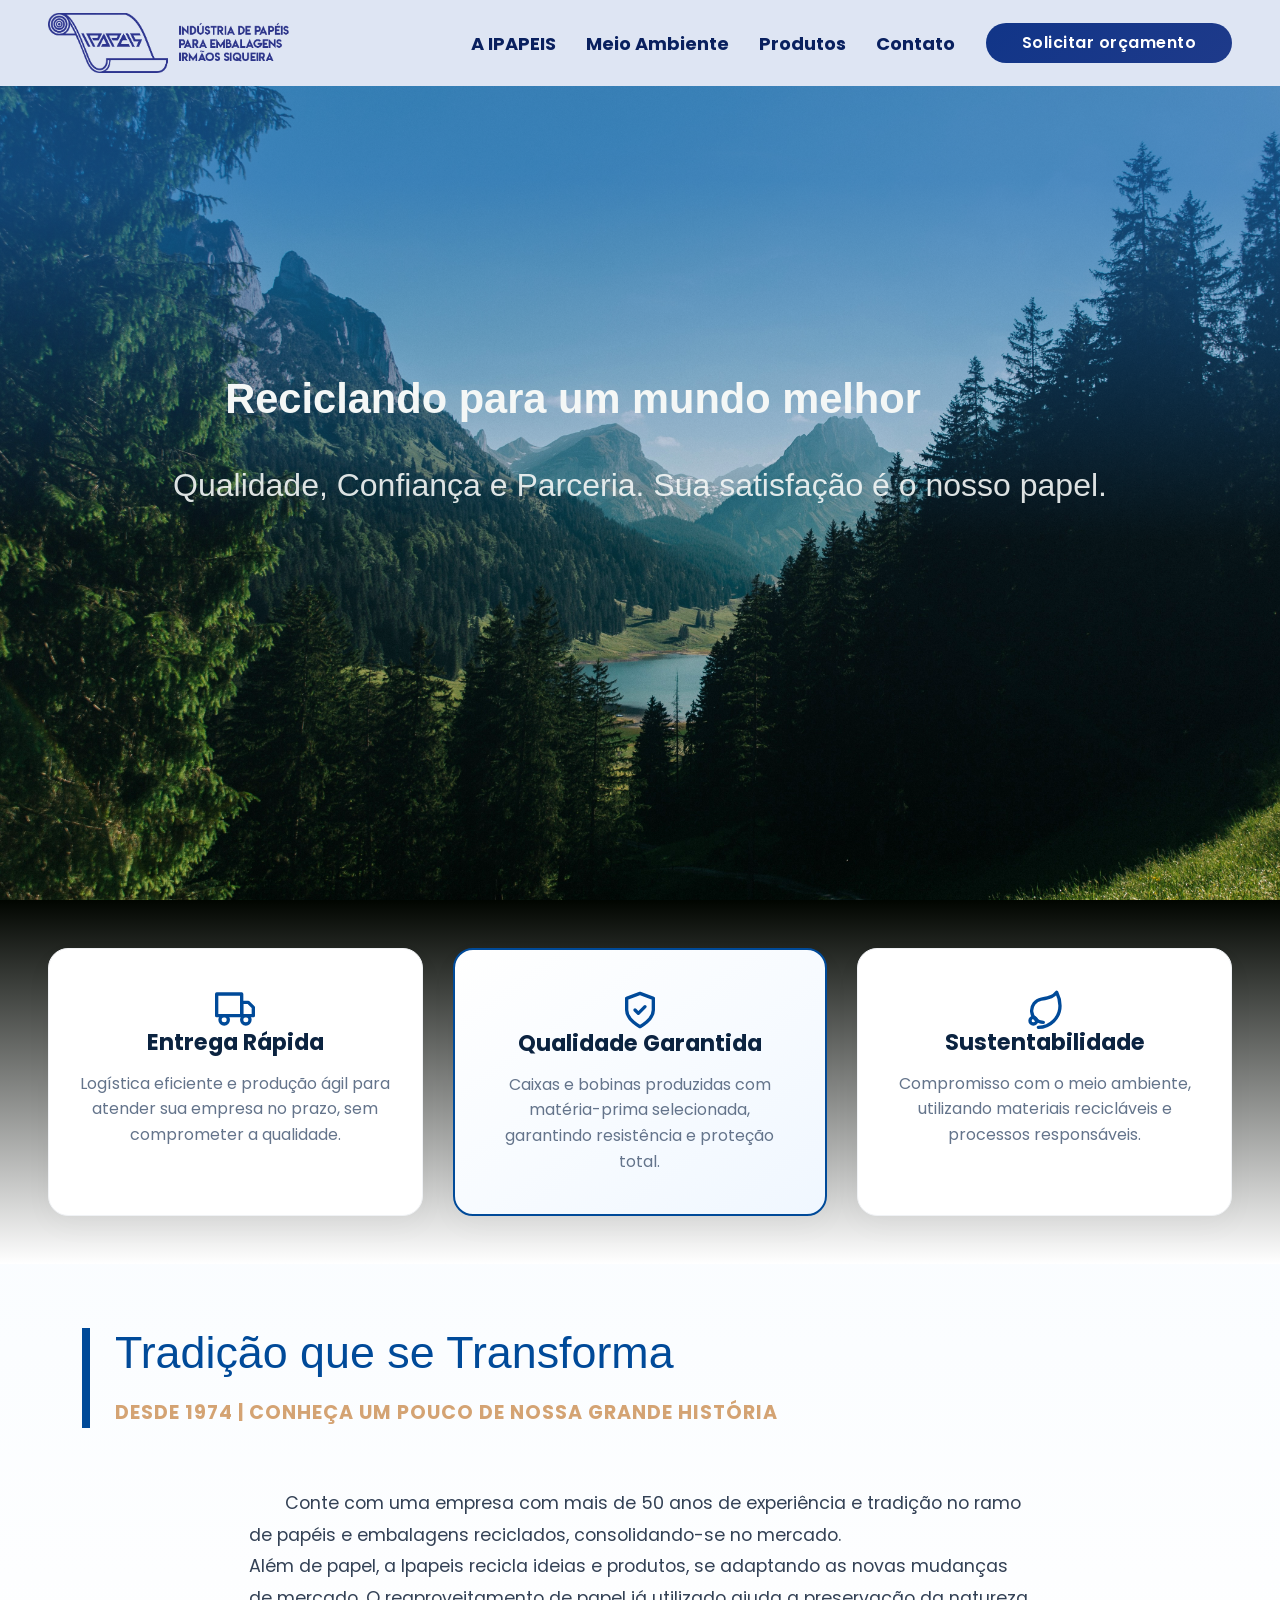
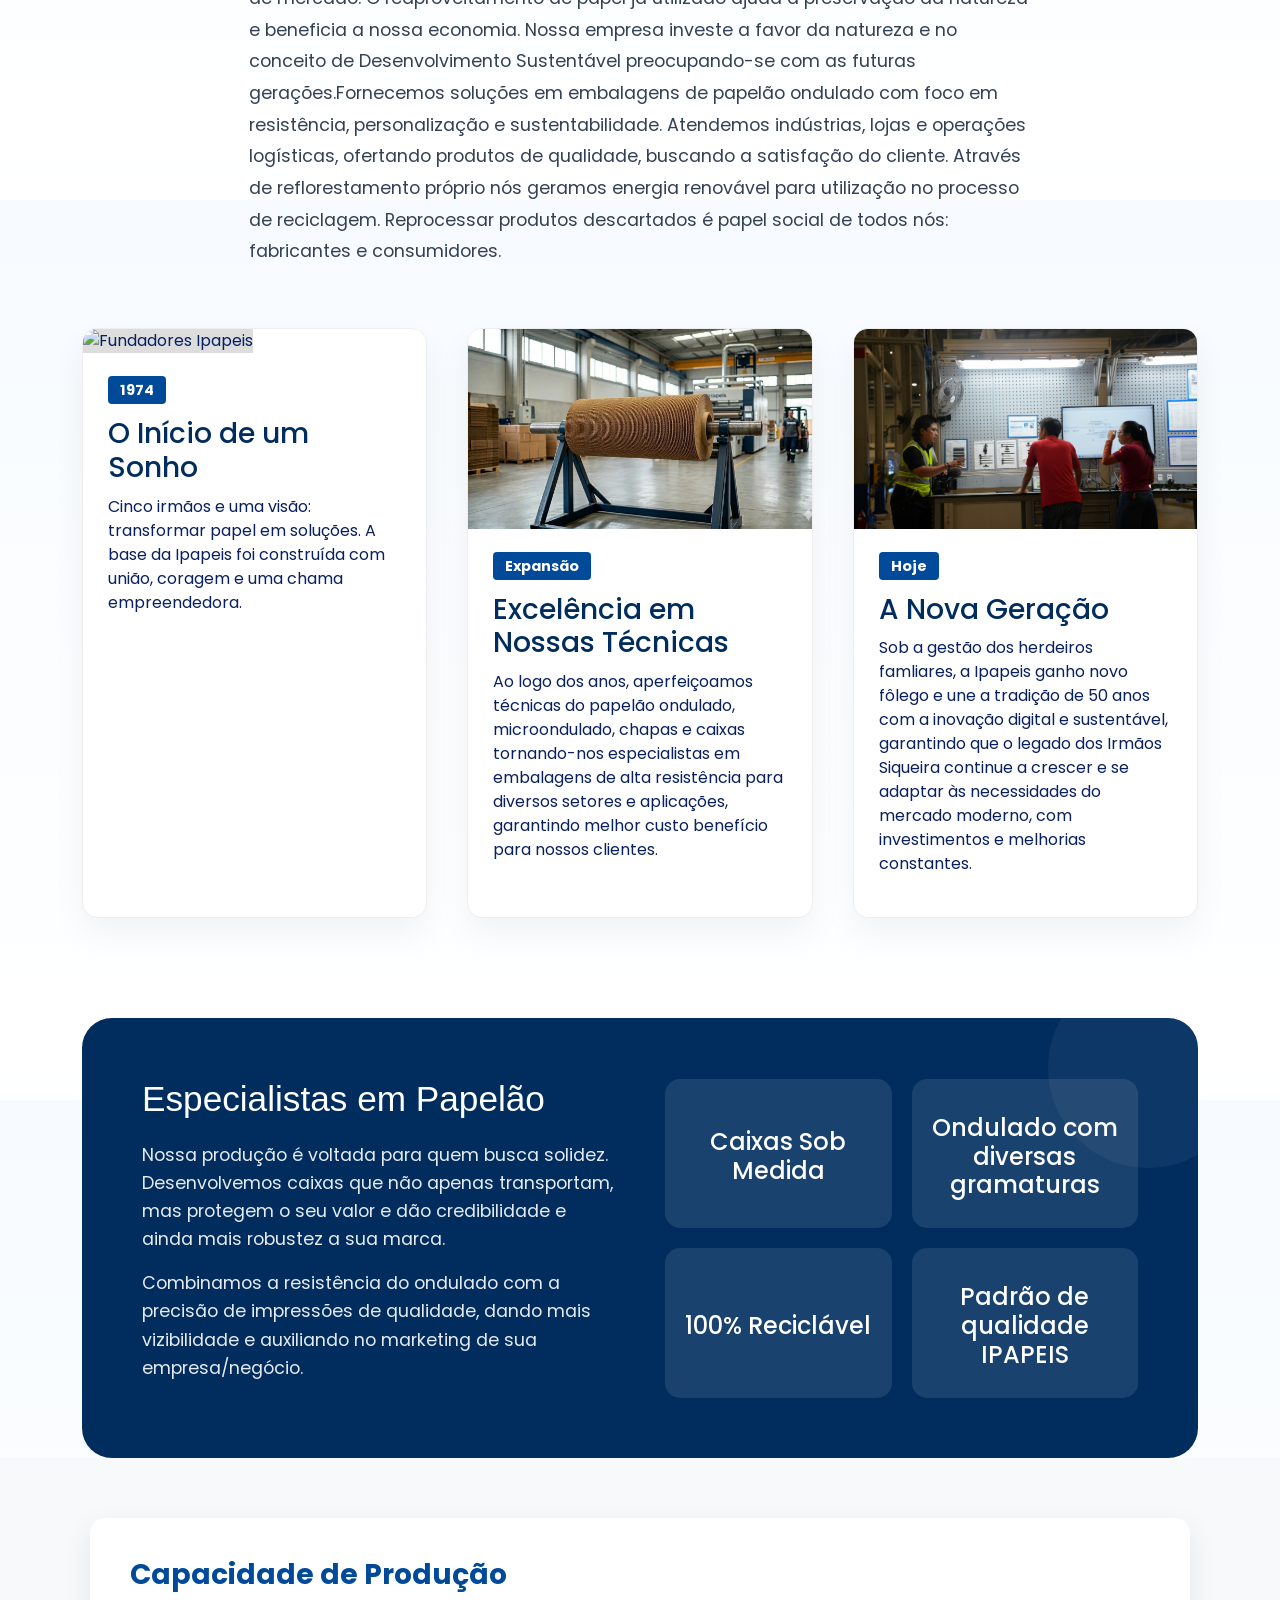
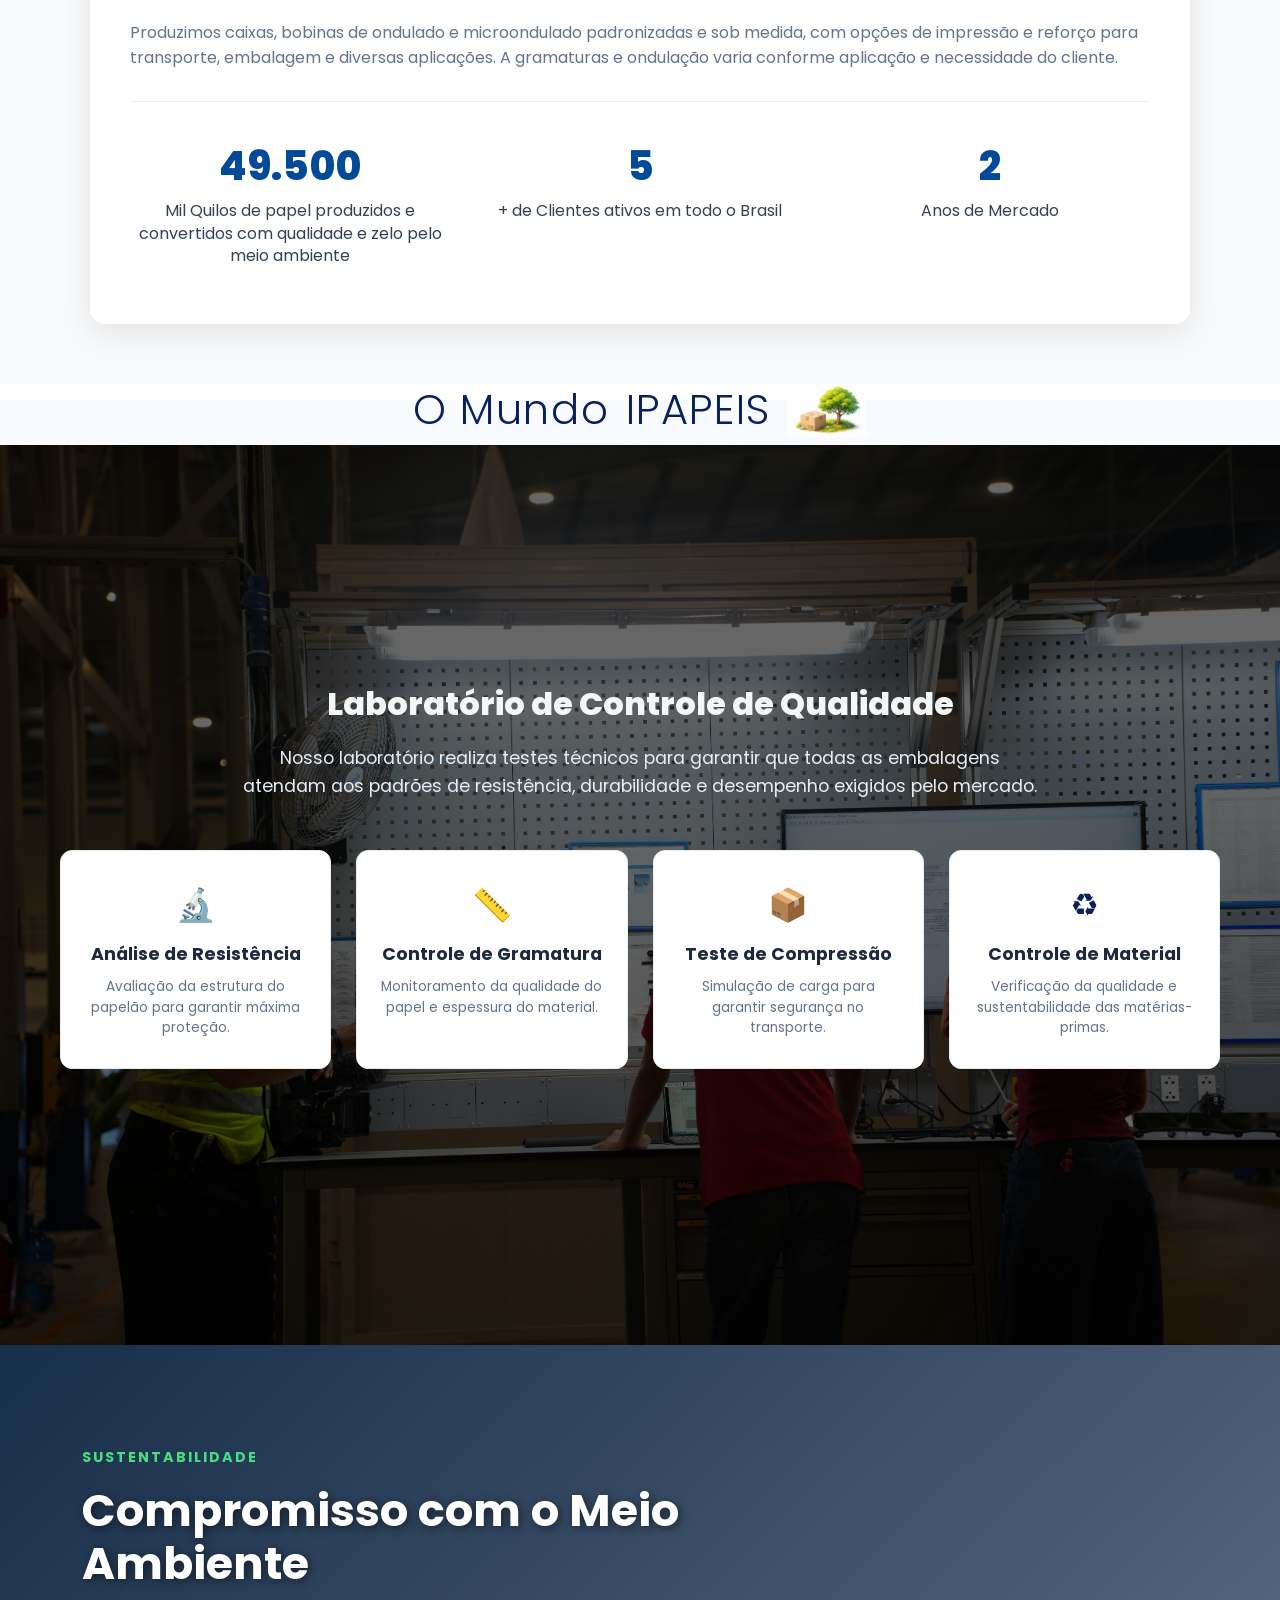
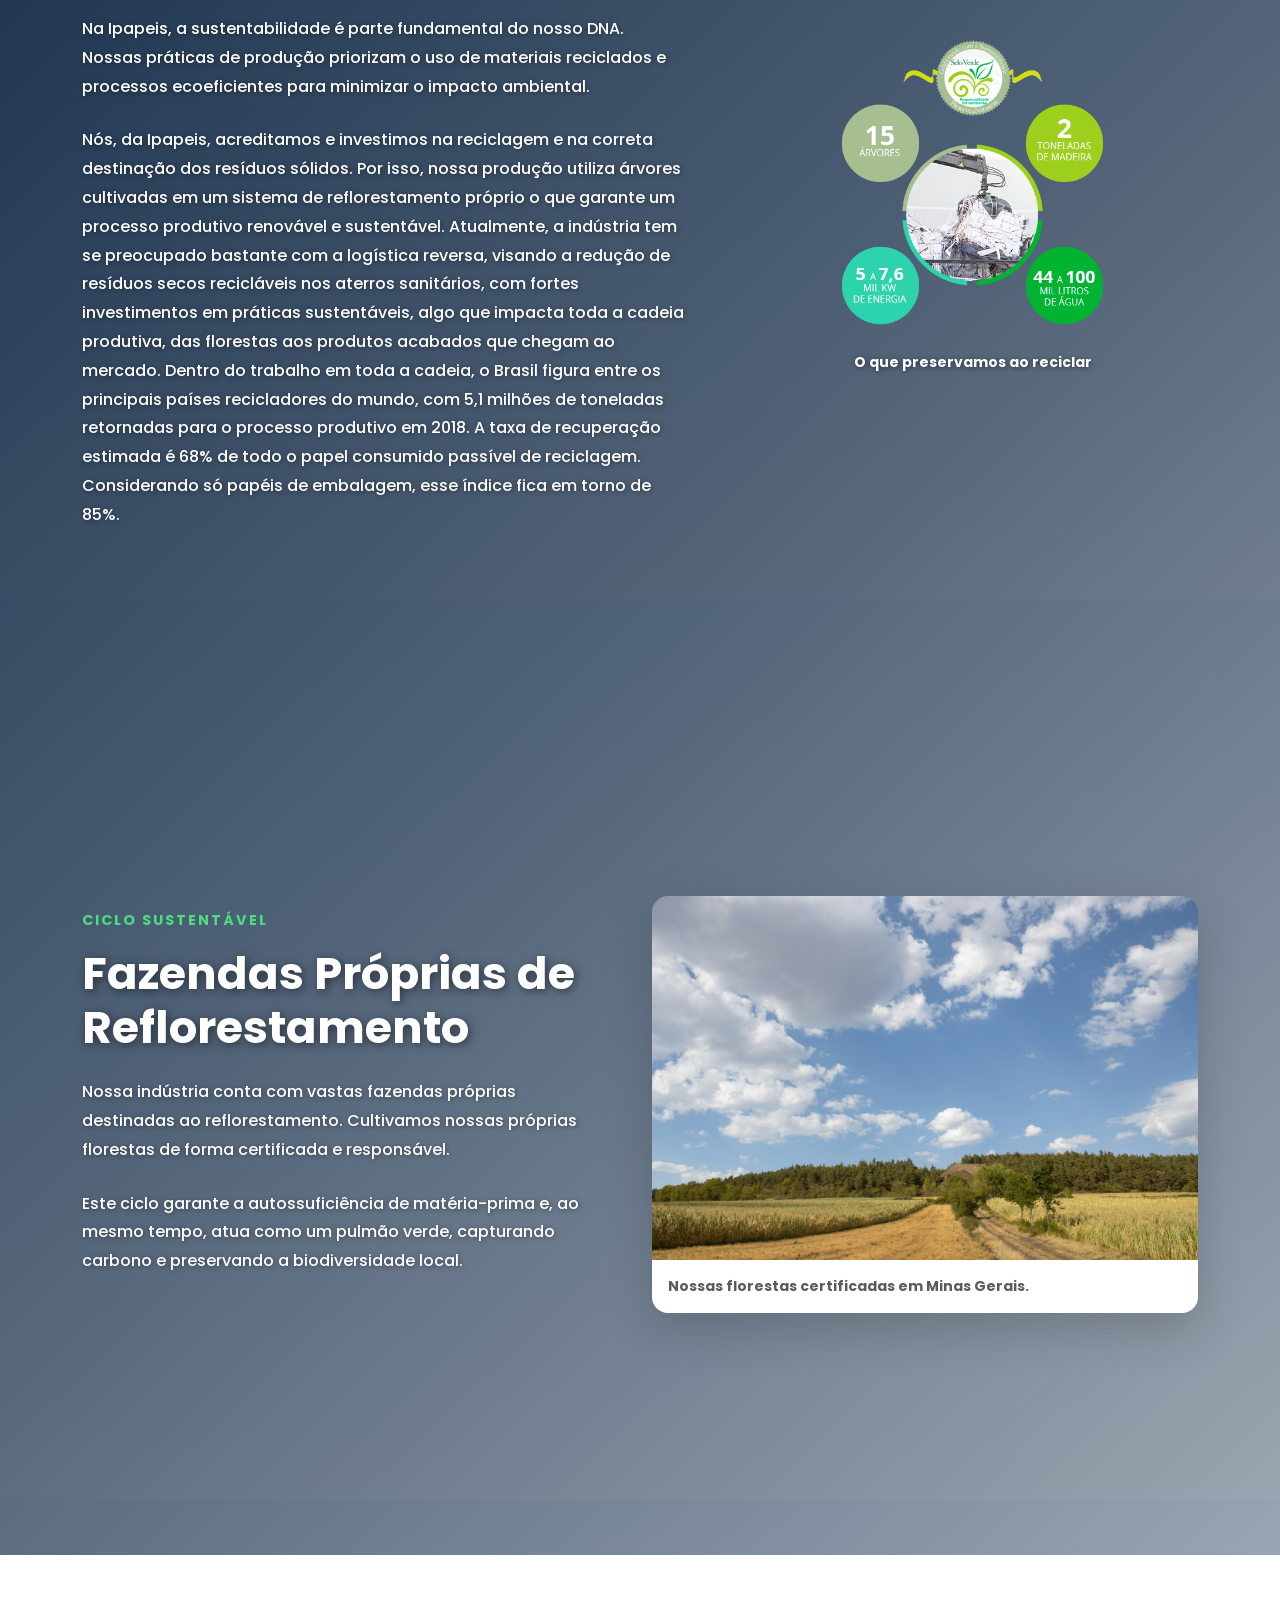
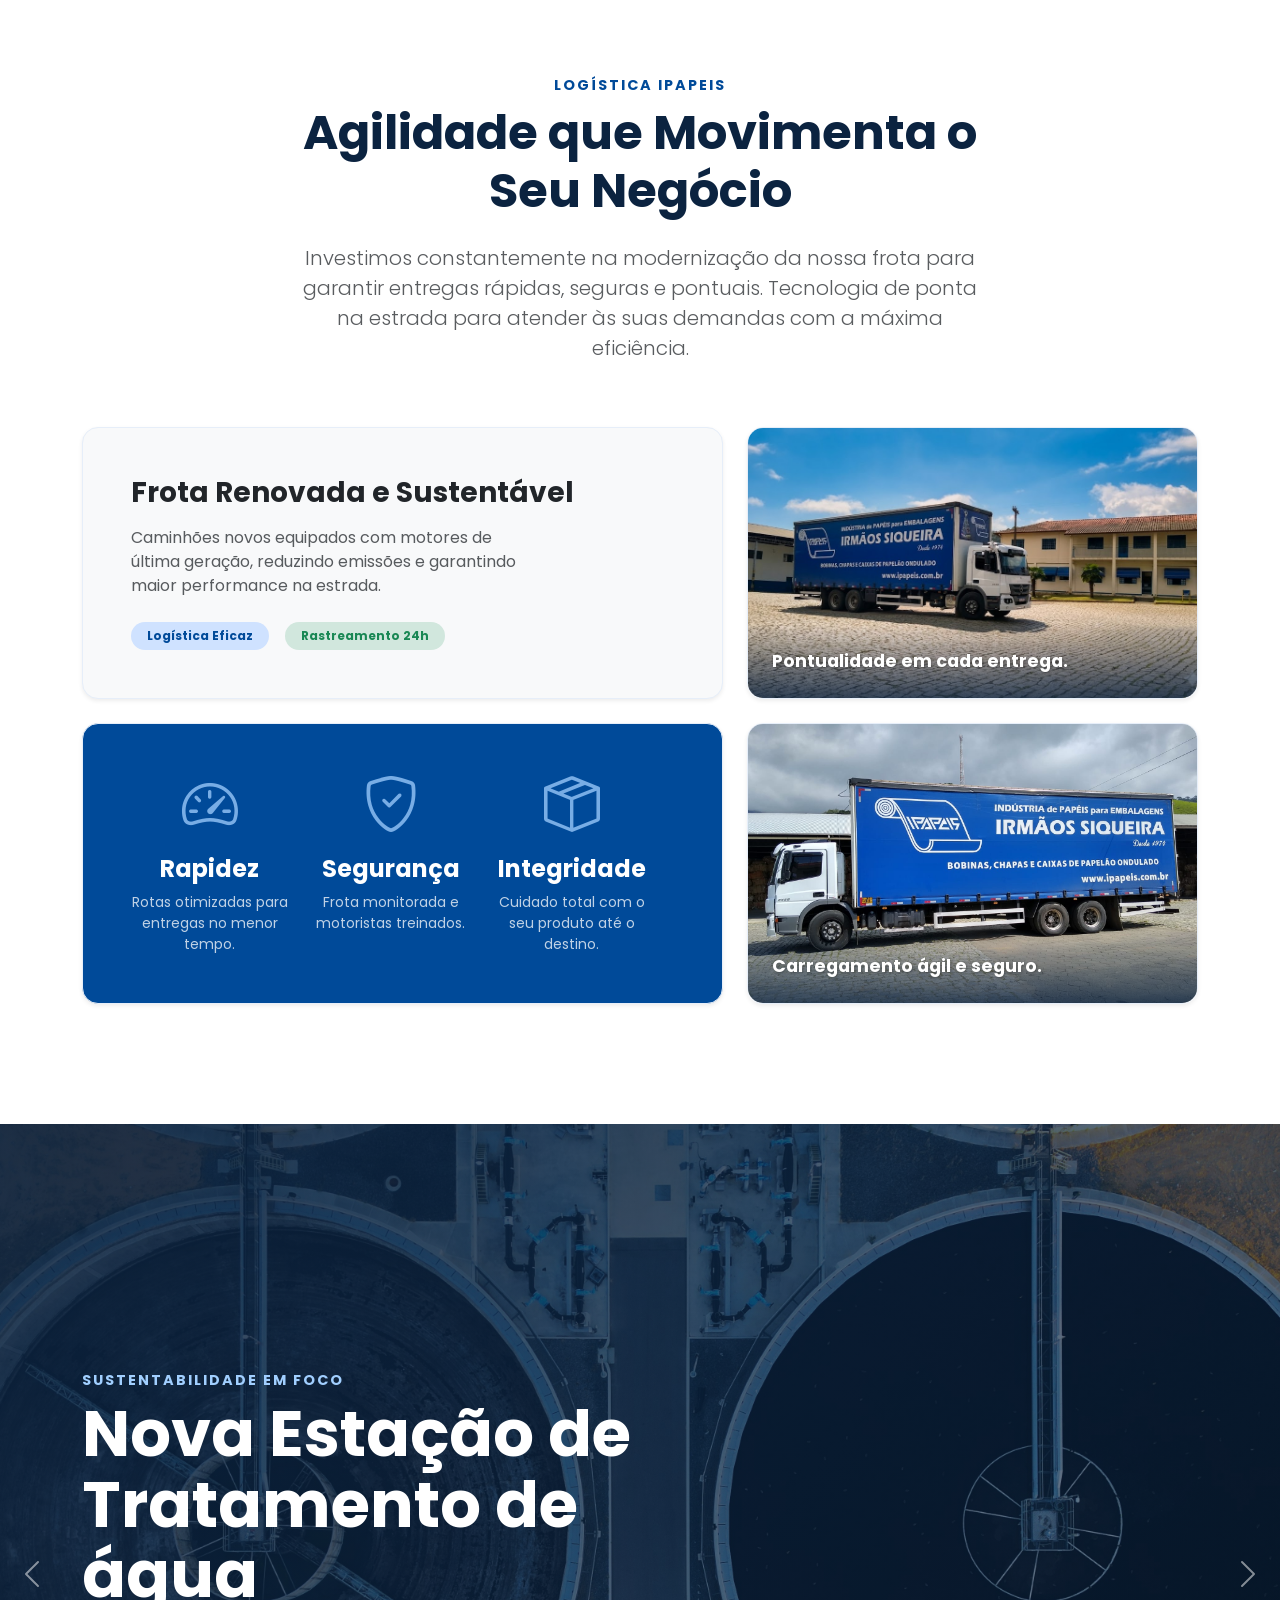
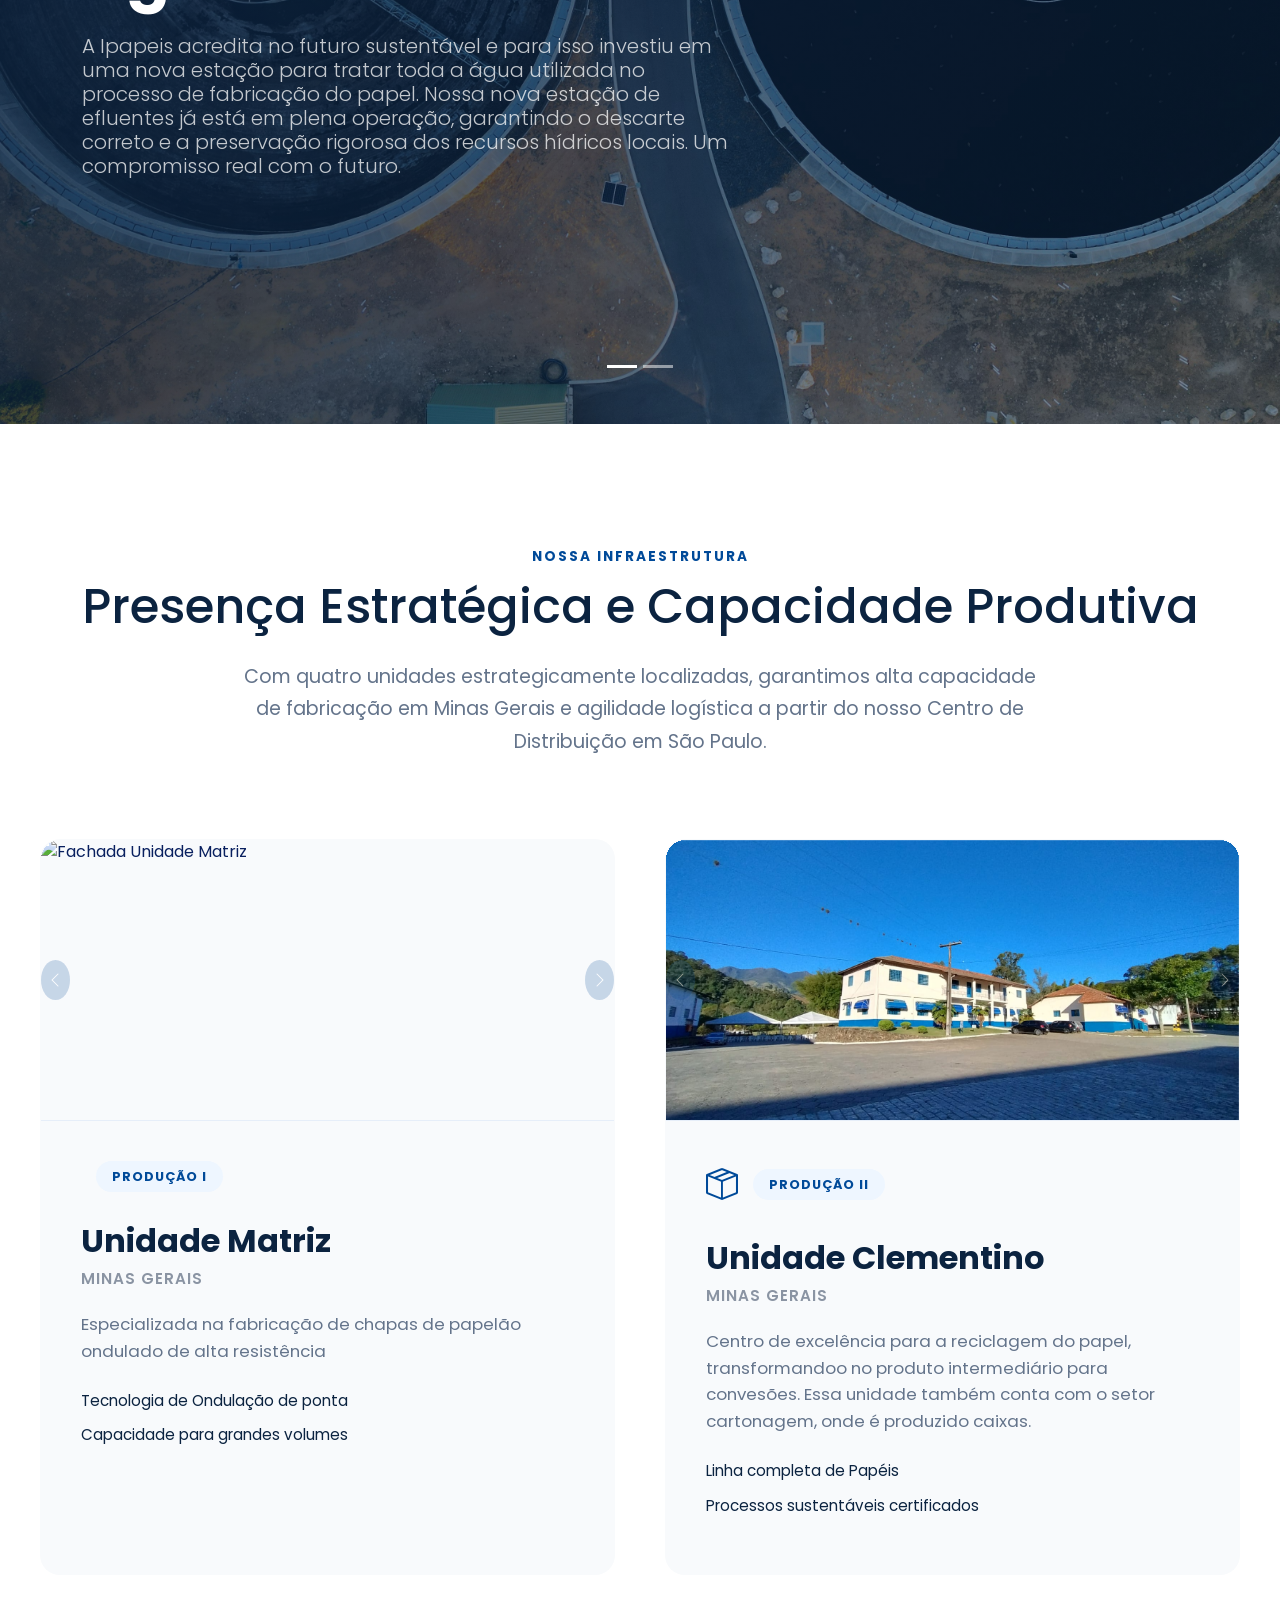
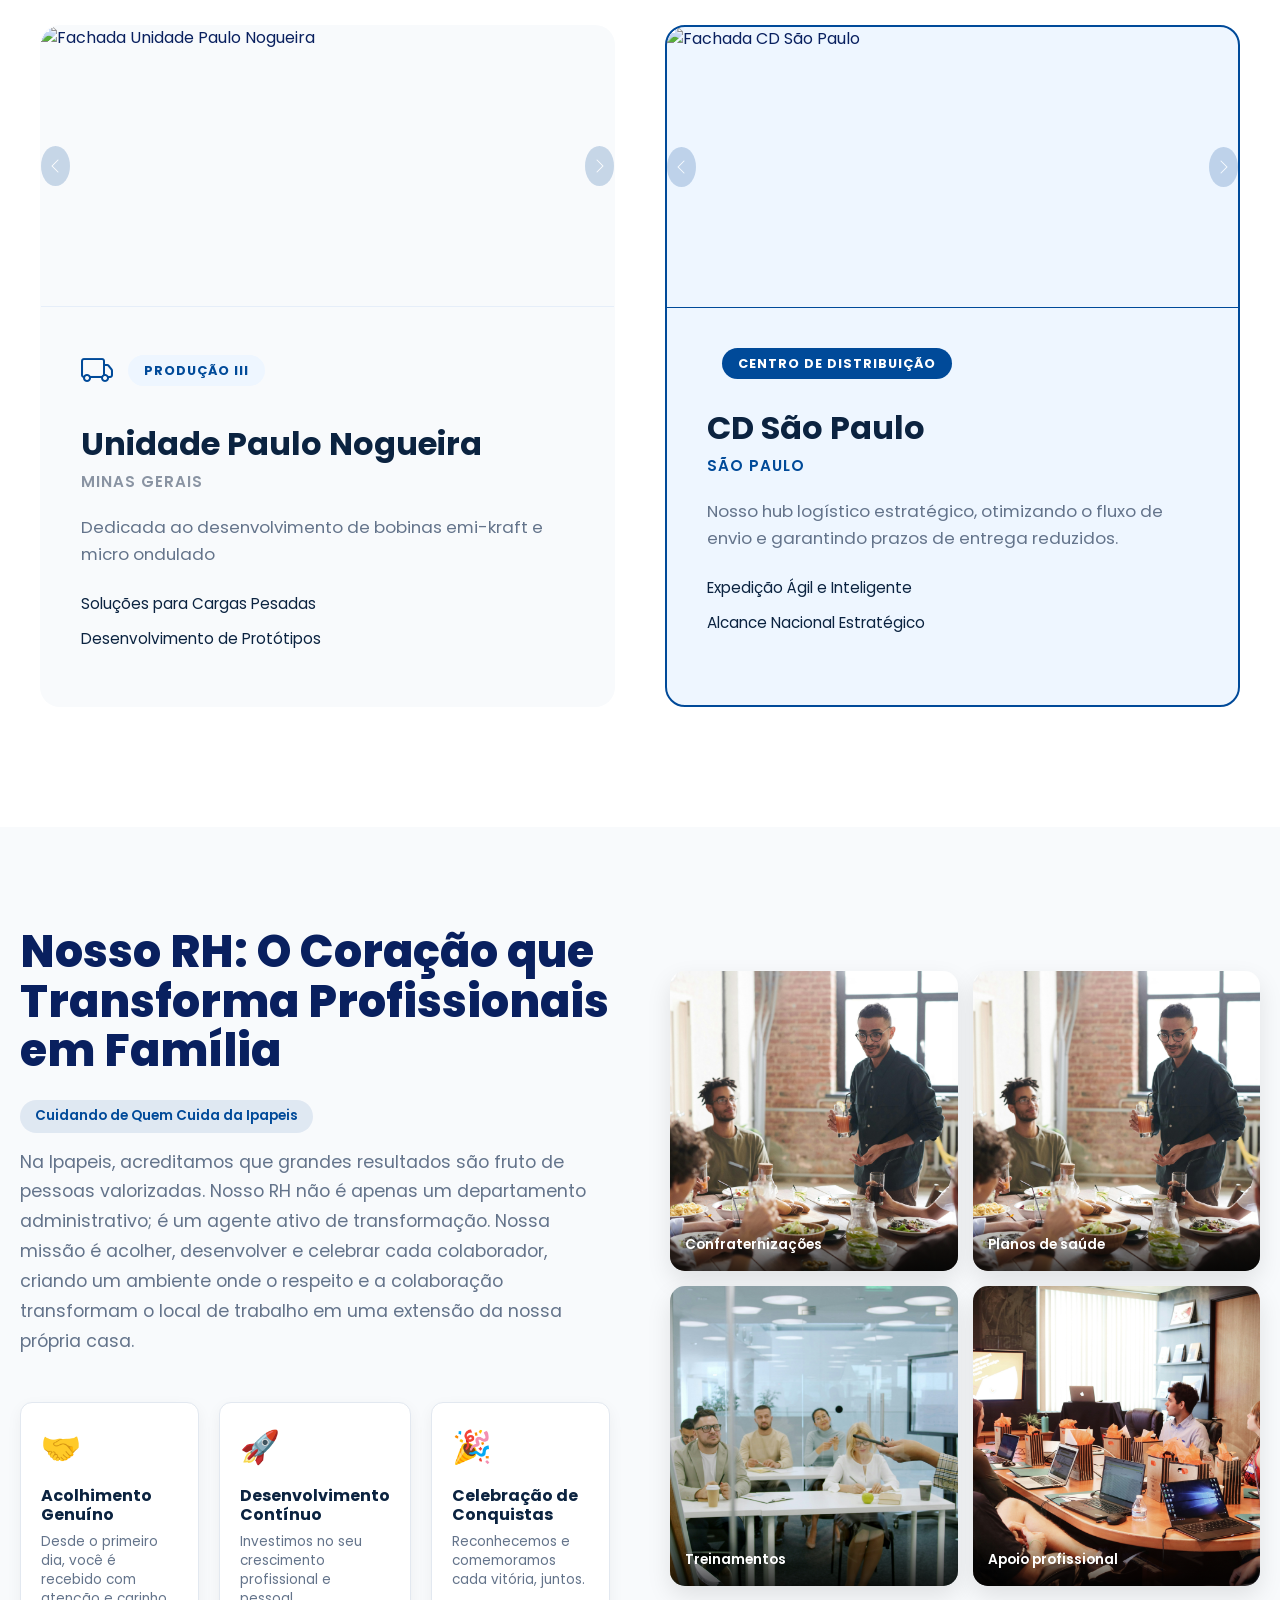
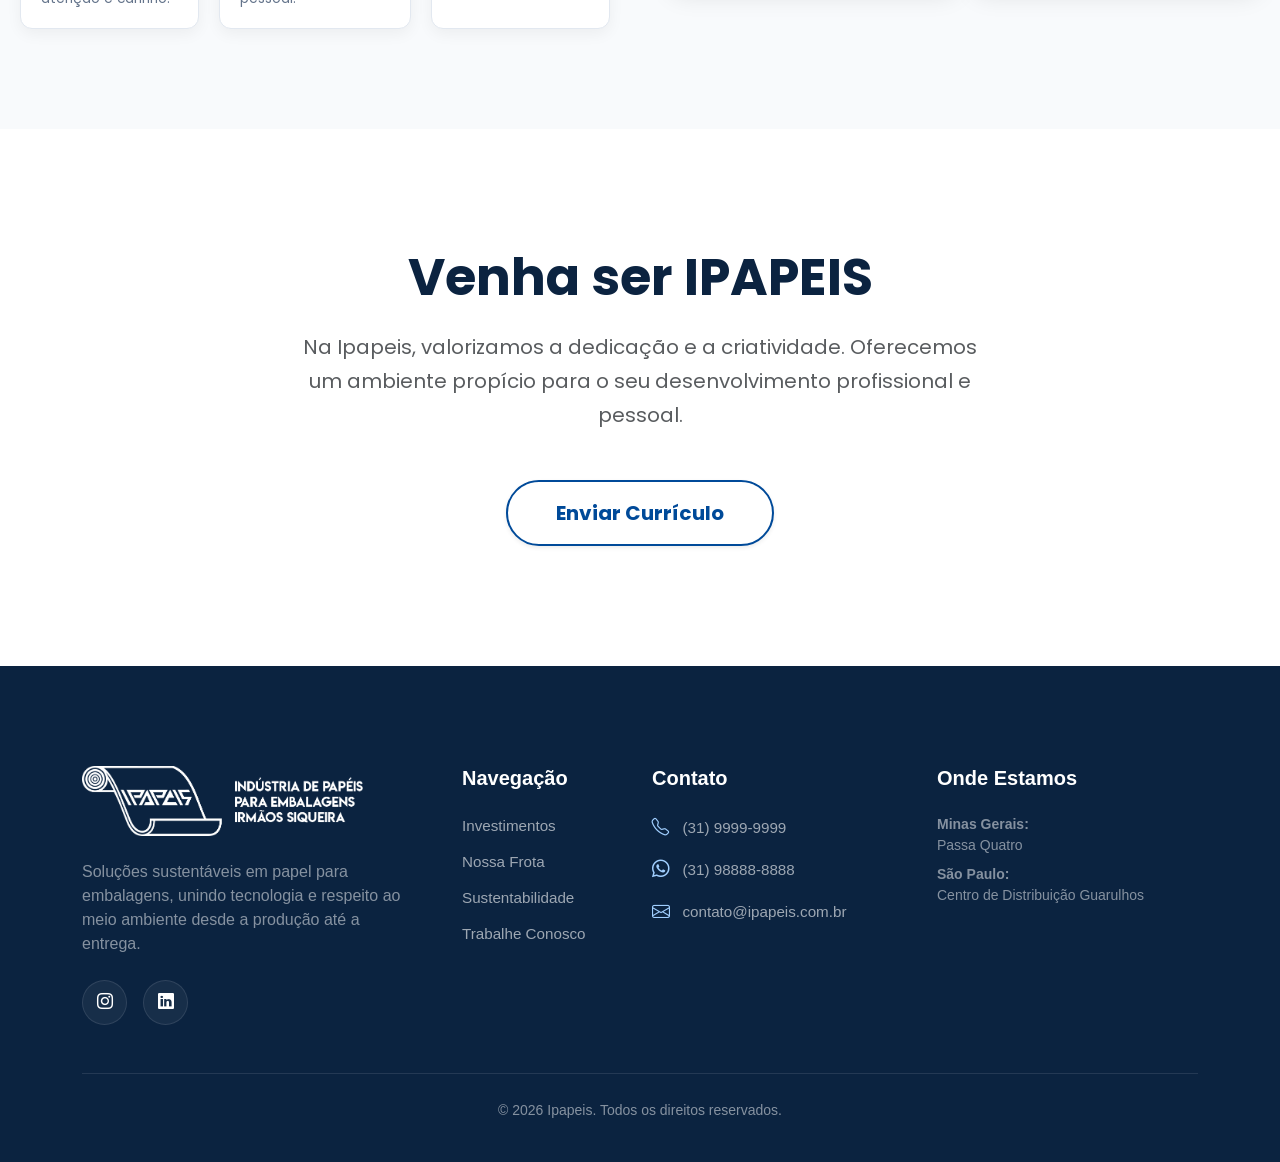
==== commit 21c8c317: "Add files via upload" ====
--- a/index.html
+++ b/index.html
@@ -1,916 +1,926 @@
-<!doctype html>
-
-<html lang="pt-BR">
-  <head>
-    <meta charset="utf-8" />
-    <meta name="viewport" content="width=device-width, initial-scale=1" />
-    <title>IPAPEIS -Caixas & Bobinas — Soluções em Papelão Ondulado</title>
-
-    <!-- Google Font -->
-    <link
-      href="https://fonts.googleapis.com/css2?family=Poppins:wght@300;400;600;700&display=swap"
-      rel="stylesheet"
-    />
-    <!-- Bootstrap 5 CSS (CDN) -->
-    <link
-      href="https://cdn.jsdelivr.net/npm/bootstrap@5.3.2/dist/css/bootstrap.min.css"
-      rel="stylesheet"
-    />
-    <!-- CSS -->
-    <link rel="stylesheet" href="style.css" />
-
-    <link rel="stylesheet" href="https://cdn.jsdelivr.net/npm/bootstrap-icons@1.11.3/font/bootstrap-icons.min.css">
-    
-    
-  </head>
-
-  <body>
-
-    <!-- PRELOADER Ipapeis -->
-<div id="preloader" role="status" aria-live="polite" aria-label="Carregando site">
-  <div class="preloader-inner">
-    
-    <img src="img/logo.png" alt="">
-
-      <!-- caixa estilizada -->
-      <path class="logo-stroke" d="M15 40 L60 15 L105 40 L60 65 Z" fill="none" stroke-width="3" stroke-linejoin="round" stroke-linecap="round"/>
-      <!-- base -->
-      <path class="logo-stroke" d="M25 72 L95 72 L80 90 L40 90 Z" fill="none" stroke-width="3" stroke-linejoin="round" stroke-linecap="round"/>
-      <!-- small center detail -->
-      <circle class="logo-fill" cx="60" cy="50" r="3" />
-    </svg>
-
-    <div class="pl-progress-wrap" aria-hidden="true">
-      <div class="pl-progress">
-        <span class="pl-progress-bar" style="width:0%"></span>
-      </div>
-      <div class="pl-percent">0%</div>
-    </div>
-
-    <div class="pl-boxes" aria-hidden="true">
-      <div class="box b1"></div>
-      <div class="box b2"></div>
-      <div class="box b3"></div>
-    </div>
-  </div>
-</div>
-<!-- Fim Preloader -->
-
-
-
-    <!-- NAVBAR -->
-   <nav class="header navbar navbar-expand-lg">
-  <div class="container">
-    <a class="navbar-brand" href="#">
-      <img class="fotoBobina" src="img/logo.png" alt="Logo IPAPEIS">
-    </a>
-
-    <button class="navbar-toggler border-0" type="button" data-bs-toggle="collapse" data-bs-target="#navMenu" aria-controls="navMenu" aria-expanded="false" aria-label="Toggle navigation">
-      <span class="navbar-toggler-icon"></span>
-    </button>
-
-    <div class="collapse navbar-collapse" id="navMenu">
-      <ul class="navbar-nav ms-auto align-items-center">
-        <li class="nav-item">
-          <a class="nav-link" href="#sobre">A IPAPEIS</a>
-        </li>
-        <li class="nav-item">
-          <a class="nav-link" href="#sustentabilidade">Meio Ambiente</a>
-        </li>
-        <li class="nav-item">
-          <a class="nav-link" href="produtos.html">Produtos</a>
-        </li>
-        <li class="nav-item">
-          <a class="nav-link" href="PRODUTOS.HTML#contato">Contato</a>
-        </li>
-        <li class="nav-item ms-lg-3">
-          <button class="btn-elegante">
-            <span>Solicitar orçamento</span>
-          </button>
-        </li>
-      </ul>
-    </div>
-  </div>
-</nav>
-    <!-- HERO -->
-      <section class="hero">
-        <div class="hero-content">
-            <h1 class="hero-text">Reciclando para um mundo melhor</h1>
-            <p>Qualidade, Confiança e Parceria. Sua satisfação é o nosso papel.</p>
-        </div>
-    </section>
-
-    <!-- SOBRE -->
-
-   <section class="cards-destaque">
-
-      <div class="card">
-        <div class="icon-wrapper">
-          <svg width="40" height="40" viewBox="0 0 24 24" fill="none" stroke="#004a99" stroke-width="2" stroke-linecap="round" stroke-linejoin="round"><rect x="1" y="3" width="15" height="13"></rect><polygon points="16 8 20 8 23 11 23 16 16 16 16 8"></polygon><circle cx="5.5" cy="18.5" r="2.5"></circle><circle cx="18.5" cy="18.5" r="2.5"></circle></svg>
-        </div>
-        <h3>Entrega Rápida</h3>
-        <p>Logística eficiente e produção ágil para atender sua empresa no prazo, sem comprometer a qualidade.</p>
-      </div>
-
-      <div class="card destaque">
-        <div class="icon-wrapper">
-          <svg width="40" height="40" viewBox="0 0 24 24" fill="none" stroke="#004a99" stroke-width="2" stroke-linecap="round" stroke-linejoin="round"><path d="M12 22s8-4 8-10V5l-8-3-8 3v7c0 6 8 10 8 10z"></path><path d="m9 12 2 2 4-4"></path></svg>
-        </div>
-        <h3>Qualidade Garantida</h3>
-        <p>Caixas e bobinas produzidas com matéria-prima selecionada, garantindo resistência e proteção total.</p>
-      </div>
-
-      <div class="card">
-        <div class="icon-wrapper">
-          <svg width="40" height="40" viewBox="0 0 24 24" fill="none" stroke="#004a99" stroke-width="2" stroke-linecap="round" stroke-linejoin="round"><path d="M11 20A7 7 0 0 1 9.8 6.1C15.5 5 17 4.48 19 2c1 2 2 4.18 2 8a13 13 0 0 1-13 13"></path><path d="M5 21a2 2 0 1 0 0-4 2 2 0 0 0 0 4Z"></path></svg>
-        </div>
-        <h3>Sustentabilidade</h3>
-        <p>Compromisso com o meio ambiente, utilizando materiais recicláveis e processos responsáveis.</p>
-      </div>
- </section>
-
-    <!-- Inicio Sessão irmãos siqueira -->
-      <div class="container">
-      <header class="history-header">
-        <h1>Tradição que se Transforma</h1>
-        <p>Desde 1974 | Conheça um pouco de nossa grande história</p>
-      </header>
-
-      <div class="texto-siqueira">
-        <p>
-           Conte com uma empresa com mais de 50 anos de experiência e tradição no ramo de papéis e embalagens reciclados, consolidando-se no mercado. <br>
-            Além de papel, a Ipapeis recicla ideias e produtos, se adaptando as novas mudanças de mercado. O reaproveitamento de papel já utilizado ajuda a preservação da natureza e beneficia a nossa economia. Nossa empresa investe a favor da natureza e no conceito de Desenvolvimento Sustentável preocupando-se com as futuras gerações.Fornecemos soluções em embalagens de papelão ondulado com foco em resistência, personalização e sustentabilidade. Atendemos indústrias, lojas e operações logísticas, ofertando produtos de qualidade, buscando a satisfação do cliente.
-            Através de reflorestamento próprio nós geramos energia renovável para utilização no processo de reciclagem. Reprocessar produtos descartados é papel social de todos nós: fabricantes e consumidores.
-        </p>
-      </div>
-
-      <div class="timeline">
-        <div class="timeline-item">
-          <img
-            src="img/foto-irmaos.jpg"
-            alt="Fundadores Ipapeis"
-            class="timeline-img"
-          />
-          <div class="timeline-content">
-            <span class="year-badge">1974</span>
-            <h3>O Início de um Sonho</h3>
-            <p>
-              Cinco irmãos e uma visão: <br> transformar papel em soluções. A base da
-              Ipapeis foi construída com união, coragem e uma chama empreendedora.
-            </p>
-          </div>
-        </div>
-
-        <div class="timeline-item">
-          <img
-            src="img/imagem-bobina-ondulado.png"
-            alt="Fábrica Ipapeis"
-            class="timeline-img"
-          />
-          <div class="timeline-content">
-            <span class="year-badge">Expansão</span>
-            <h3>Excelência em Nossas Técnicas</h3>
-            <p>
-              Ao logo dos anos, aperfeiçoamos técnicas do papelão ondulado, microondulado, chapas e caixas tornando-nos
-              especialistas em embalagens de alta resistência para diversos setores e aplicações, garantindo melhor custo benefício para nossos clientes.
-            </p>
-          </div>
-        </div>
-
-        <div class="timeline-item">
-          <img
-            src="img/foto-inovacao.jpg"
-            alt="Herdeiros Siqueira"
-            class="timeline-img"
-          />
-          <div class="timeline-content">
-            <span class="year-badge">Hoje</span>
-            <h3>A Nova Geração</h3>
-            <p>
-              Sob a gestão dos herdeiros famliares, a Ipapeis ganho novo fôlego e une a tradição de 50 anos
-              com a inovação digital e sustentável, garantindo que o legado dos Irmãos Siqueira continue a crescer e se adaptar às necessidades do mercado moderno, com investimentos e melhorias constantes.
-            </p>
-          </div>
-        </div>
-      </div>
-
-      <div class="product-section">
-        <div class="product-info">
-          <h2>Especialistas em Papelão</h2>
-          <p>
-            Nossa produção é voltada para quem busca solidez. Desenvolvemos
-            caixas que não apenas transportam, mas protegem o seu valor e dão credibilidade e ainda mais robustez a sua marca.
-          </p>
-          <p>
-            Combinamos a resistência do ondulado com a precisão de impressões de qualidade, dando mais vizibilidade e auxiliando no marketing de sua empresa/negócio.
-          </p>
-        </div>
-
-        <div class="product-grid">
-          <div class="product-card">
-            <i class="fas fa-box"></i>
-            <h4 class="texto-produtos">Caixas Sob Medida</h4>
-          </div>
-          <div class="product-card">
-            <i class="fas fa-layer-group"></i>
-            <h4>Ondulado com diversas gramaturas</h4>
-          </div>
-          <div class="product-card">
-            <i class="fas fa-recycle"></i>
-            <h4>100% Reciclável</h4>
-          </div>
-          <div class="product-card">
-            <i class="fas fa-check-double"></i>
-            <h4>Padrão de qualidade IPAPEIS</h4>
-          </div>
-        </div>
-      </div>
-    </div>
-    <!-- Fim Sessão irmãos siqueira -->
-
-   <section class="producao-section">
-  <div class="producao-container">
-    <div class="producao-card">
-      
-      <div class="producao-header">
-        <h3>Capacidade de Produção</h3>
-        <p>
-          Produzimos caixas, bobinas de ondulado e microondulado padronizadas e sob medida, com opções de
-          impressão e reforço para transporte, embalagem e diversas aplicações. A gramaturas e
-          ondulação varia conforme aplicação e necessidade do cliente.
-        </p>
-      </div>
-
-      <div class="stats-grid">
-        <div class="stat-item">
-          <h2 class="contador" data-target="900000">0</h2>
-          <p>Mil Quilos de papel produzidos e convertidos com qualidade e zelo pelo meio ambiente</p>
-        </div>
-
-        <div class="stat-item">
-          <h2 class="contador" data-target="100">0</h2>
-          <p>+ de Clientes ativos em todo o Brasil</p>
-        </div>
-
-        <div class="stat-item">
-          <h2 class="contador" data-target="52">0</h2>
-          <p>Anos de Mercado</p>
-        </div>
-      </div>
-
-    </div>
-  </div>
-</section>
-
-    <section id="projetos" class="projetos" aria-labelledby="projetos-titulo">
-      <h2 id="projetos-titulo" class="titulo-conceitual">
-        O Mundo <span>IPAPEIS</span>
-        <img
-          class="arvore"
-          src="img/Caixa de papelão e árvore verde.png"
-          alt="arvore verde desenho"
-        />
-      </h2>
-
-      <!--Fim seção investimentos-->
-    </section>
-      <!-- laboratório-->
-
-      <section id="laboratorio" class="laboratorio-section">
-        <div class="lab">
-          
-          <div class="lab-header">
-            <h2>Laboratório de Controle de Qualidade</h2>
-            <p class="textoLab">
-              Nosso laboratório realiza testes técnicos para garantir que todas as
-              embalagens atendam aos padrões de resistência, durabilidade e
-              desempenho exigidos pelo mercado.
-            </p>
-          </div>
-
-          <div class="lab-grid">
-            
-            <div class="lab-card">
-              <div class="lab-icon">🔬</div>
-              <h6>Análise de Resistência</h6>
-              <p>Avaliação da estrutura do papelão para garantir máxima proteção.</p>
-            </div>
-
-            <div class="lab-card">
-              <div class="lab-icon">📏</div>
-              <h6>Controle de Gramatura</h6>
-              <p>Monitoramento da qualidade do papel e espessura do material.</p>
-            </div>
-
-            <div class="lab-card">
-              <div class="lab-icon">📦</div>
-              <h6>Teste de Compressão</h6>
-              <p>Simulação de carga para garantir segurança no transporte.</p>
-            </div>
-
-            <div class="lab-card">
-              <div class="lab-icon">♻️</div>
-              <h6>Controle de Material</h6>
-              <p>Verificação da qualidade e sustentabilidade das matérias-primas.</p>
-            </div>
-
-          </div>
-        </div>
-      </section>
-
-    <!--seção sustentabilidade-->
-    <section class="sustentabilidade-parallax-container" id="sustentabilidade">
-  
-      <div class="sustentabilidade-overlay"></div>
-
-      <div id="compromisso-ambiental" class="parallax-section d-flex align-items-center">
-        <div class="container meio-ambiente-content">
-          <div class="row align-items-center">
-            
-            <div class="col-lg-7 col-md-10 meio-ambiente-texto pe-lg-5">
-              <span class="text-uppercase fw-bold tag-sustentabilidade">Sustentabilidade</span>
-              <h2 class="fw-bold mb-4">Compromisso com o Meio Ambiente</h2>
-              
-              <div class="sust-paragrafos">
-                <p>
-                  Na Ipapeis, a sustentabilidade é parte fundamental do nosso DNA. Nossas
-                  práticas de produção priorizam o uso de materiais reciclados e
-                  processos ecoeficientes para minimizar o impacto ambiental.
-                </p>
-                <p>
-                  Nós, da Ipapeis, acreditamos e investimos na reciclagem e na correta destinação dos resíduos sólidos.
-
-Por isso, nossa produção utiliza árvores cultivadas em um sistema de reflorestamento próprio o que garante um processo produtivo renovável e sustentável.
-
-Atualmente, a indústria tem se preocupado bastante com a logística reversa, visando a redução de resíduos secos recicláveis nos aterros sanitários, com fortes investimentos em práticas sustentáveis, algo que impacta toda a cadeia produtiva, das florestas aos produtos acabados que chegam ao mercado.
-
-Dentro do trabalho em toda a cadeia, o Brasil figura entre os principais países recicladores do mundo, com 5,1 milhões de toneladas retornadas para o processo produtivo em 2018. A taxa de recuperação estimada é 68% de todo o papel consumido passível de reciclagem. Considerando só papéis de embalagem, esse índice fica em torno de 85%.
-                </p>
-              </div>
-            </div>  
-
-            <div class="col-lg-5 col-md-10 text-center mt-5 mt-lg-0">
-              <div class="selo-sustentavel-clean">
-                <img src="img/poupar_natureza.png" alt="Selo Poupar Natureza Ipapeis" class="img-fluid" style="width: 65%;">
-                <p class="small text-white mt-3 mb-0 fw-bold selo-legenda">O que preservamos ao reciclar</p>
-              </div> 
-          </div>
-
-          </div> </div> </div> <div id="reflorestamento-ativo" class="parallax-section d-flex align-items-center bg-transparent">
-        <div class="container reflorestamento-content">
-          <div class="row align-items-center">
-            
-            <div class="col-lg-6 col-md-10 reflorestamento-texto pe-lg-5">
-              <span class="text-uppercase fw-bold tag-reflorestamento">Ciclo Sustentável</span>
-              <h2 class="fw-bold mb-4 text-white">Fazendas Próprias de Reflorestamento</h2>
-              
-              <div class="rh-paragrafos-reflorestamento text-white">
-                <p>
-                  Nossa indústria conta com vastas fazendas próprias destinadas ao reflorestamento. Cultivamos nossas próprias florestas de forma certificada e responsável.
-                </p>
-                <p>
-                  Este ciclo garante a autossuficiência de matéria-prima e, ao mesmo tempo, atua como um pulmão verde, capturando carbono e preservando a biodiversidade local.
-                </p>
-              </div>
-            </div>  
-
-            <div class="col-lg-6 col-md-10 text-center mt-5 mt-lg-0">
-              <div class="card-reflorestamento-foto rounded-4 shadow-lg overflow-hidden border-0">
-                <img src="img/fazenda.jpg" alt="Vista aérea das fazendas de reflorestamento Ipapeis" class="img-fluid card-img-top">
-                <div class="card-body p-3 bg-white text-start">
-                  <p class="card-text small text-muted mb-0 fw-bold"> Nossas florestas certificadas em Minas Gerais.</p>
-                </div>
-              </div> 
-            </div>
-
-          </div>
-        </div>
-        </div>
-     </section>
-
-      <!--seção logistica-->
-      <section id="frota-logistica" class="py-120 bg-white">
-  <div class="container">
-    
-    <div class="row mb-5 justify-content-center text-center">
-      <div class="col-lg-8">
-        <span class="text-uppercase fw-bold text-primary mb-2 d-block tag-logistica">Logística Ipapeis</span>
-        <h2 class="display-5 fw-bold mb-4 text-dark title-frota">Agilidade que Movimenta o Seu Negócio</h2>
-        <p class="lead text-muted fs-5 desc-frota mx-auto" style="max-width: 700px;">
-          Investimos constantemente na modernização da nossa frota para garantir entregas rápidas, seguras e pontuais. Tecnologia de ponta na estrada para atender às suas demandas com a máxima eficiência.
-        </p>
-      </div>
-    </div>
-
-    <div class="row g-4 frota-grid">
-      
-      <div class="col-lg-7 col-md-12">
-        <div class="frota-card-main h-100 p-5 bg-light rounded-4 shadow-sm d-flex flex-column justify-content-between overflow-hidden position-relative">
-          <div class="frota-card-content position-relative z-2">
-            <h3 class="fw-bold text-dark mb-3">Frota Renovada e Sustentável</h3>
-            <p class="text-muted mb-0" style="max-width: 400px;">
-              Caminhões novos equipados com motores de última geração, reduzindo emissões e garantindo maior performance na estrada.
-            </p>
-            <div class="mt-4 d-flex gap-3 align-items-center">
-                <span class="badge bg-primary-subtle text-primary rounded-pill px-3 py-2 fw-bold">Logística Eficaz</span>
-                <span class="badge bg-success-subtle text-success rounded-pill px-3 py-2 fw-bold">Rastreamento 24h</span>
-            </div>
-          </div>
-        </div>
-      </div>
-
-      <div class="col-lg-5 col-md-6">
-        <div class="frota-card-photo h-100 rounded-4 shadow-sm overflow-hidden position-relative">
-          <img src="img/caminhãoIpapeis.jpg" alt="Frente de novo caminhão Ipapeis" class="img-fluid h-100 w-100 object-fit-cover">
-          <div class="photo-overlay p-4 position-absolute bottom-0 start-0 w-100 text-white">
-              <p class="fw-bold mb-0">Pontualidade em cada entrega.</p>
-          </div>
-        </div>
-      </div>
-
-      <div class="col-lg-5 col-md-6 order-lg-last order-md-last">
-        <div class="frota-card-photo h-100 rounded-4 shadow-sm overflow-hidden position-relative">
-          <img src="img/foto caminhão (3).jpeg" alt="Caminhão Ipapeis sendo carregado na fábrica" class="img-fluid h-100 w-100 object-fit-cover">
-           <div class="photo-overlay p-4 position-absolute bottom-0 start-0 w-100 text-white">
-              <p class="fw-bold mb-0">Carregamento ágil e seguro.</p>
-          </div>
-        </div>
-      </div>
-      
-      <div class="col-lg-7 col-md-12">
-          <div class="frota-card-info h-100 p-5 bg-primary text-white rounded-4 shadow-sm d-flex align-items-center">
-              <div class="row g-4 w-100">
-                  <div class="col-md-4 text-center">
-                      <i class="bi bi-speedometer2 display-4 mb-3 d-block opacity-75"></i>
-                      <h4 class="fw-bold">Rapidez</h4>
-                      <p class="small mb-0 opacity-75">Rotas otimizadas para entregas no menor tempo.</p>
-                  </div>
-                  <div class="col-md-4 text-center">
-                      <i class="bi bi-shield-check display-4 mb-3 d-block opacity-75"></i>
-                      <h4 class="fw-bold">Segurança</h4>
-                      <p class="small mb-0 opacity-75">Frota monitorada e motoristas treinados.</p>
-                  </div>
-                  <div class="col-md-4 text-center">
-                      <i class="bi bi-box-seam display-4 mb-3 d-block opacity-75"></i>
-                      <h4 class="fw-bold">Integridade</h4>
-                      <p class="small mb-0 opacity-75">Cuidado total com o seu produto até o destino.</p>
-                  </div>
-              </div>
-          </div>
-      </div>
-
-    </div> </div> </section>
-
-    <!--seção investimentos-->
-<section id="investimentos-hero" class="carousel slide carousel-fade" data-bs-ride="carousel">
-  
-  <div class="carousel-indicators">
-    <button type="button" data-bs-target="#investimentos-hero" data-bs-slide-to="0" class="active" aria-current="true" aria-label="Slide 1"></button>
-    <button type="button" data-bs-target="#investimentos-hero" data-bs-slide-to="1" aria-label="Slide 2"></button>
-  </div>
-
-  <div class="carousel-inner">
-    
-    <div class="carousel-item active" style="background-image: url('img/ete.jpg');">
-      <div class="hero-overlay"></div> <div class="container h-100 d-flex align-items-center">
-        <div class="hero-content text-white col-lg-7 col-md-9 p-0">
-          <span class="text-uppercase fw-bold mb-2 d-block tag-hero">Sustentabilidade em Foco</span>
-          <h2 class="display-3 fw-bold mb-4 title-hero">Nova Estação de Tratamento de água</h2>
-          <h3 class="lead fs-5 mb-0 desc-hero opacity-75">
-            A Ipapeis acredita no futuro sustentável e para isso investiu em uma nova estação para tratar toda a água utilizada no processo de fabricação do papel. Nossa nova estação de efluentes já está em plena operação, garantindo o descarte correto e a preservação rigorosa dos recursos hídricos locais. Um compromisso real com o futuro.
-          </h3>
-        </div>
-      </div>
-    </div>
-
-    <div class="carousel-item" style="background-image: url('img/automacao.jpg');">
-      <div class="hero-overlay"></div> <div class="container h-100 d-flex align-items-center">
-        <div class="hero-content text-white col-lg-7 col-md-9 p-0">
-          <span class="text-uppercase fw-bold mb-2 d-block tag-hero">Tecnologia e Performance</span>
-          <h2 class="display-3 fw-bold mb-4 title-hero">Automação da Máquina de Papel</h2>
-          <h3 class="lead fs-5 mb-0 paragrafoInvest opacity-75">
-            Com o intuito de otimizar nossa produção e buscando ainda mais qualidade, investimos na automação de grande parte de nossa máquina de papel, responsável pela conversão e transformação de apaaras de papelão para o papel reciclado. O sistema já opera garantindo um padrão de qualidade superior e maior eficiência produtiva em cada nova bobina de papel.
-          </h3>
-        </div>
-      </div>
-    </div>
-
-  </div>
-
-  <button class="carousel-control-prev" type="button" data-bs-target="#investimentos-hero" data-bs-slide="prev">
-    <span class="carousel-control-prev-icon" aria-hidden="true"></span>
-    <span class="visually-hidden">Anterior</span>
-  </button>
-  <button class="carousel-control-next" type="button" data-bs-target="#investimentos-hero" data-bs-slide="next">
-    <span class="carousel-control-next-icon" aria-hidden="true"></span>
-    <span class="visually-hidden">Próximo</span>
-  </button>
-
-</section>
-
-    <!--Inicio seção unidades-->
-    <section id="unidades" class="unidades-premium-section">
-  <div class="unidades-container">
-    
-    <div class="unidades-header-central">
-      <span class="tag-unidades">Nossa Infraestrutura</span>
-      <h2>Presença Estratégica e Capacidade Produtiva</h2>
-      <p>Com quatro unidades estrategicamente localizadas, garantimos alta capacidade de fabricação em Minas Gerais e agilidade logística a partir do nosso Centro de Distribuição em São Paulo.</p>
-    </div>
-
-    <div class="unidades-grid-premium">
-
-      <!--unidade Matriz-->
-      <div class="unidade-card-premium">
-        
-        <div id="carouselBH" class="carousel slide unidade-carousel" data-bs-ride="carousel">
-          <div class="carousel-inner">
-            <div class="carousel-item active">
-              <img src="img/bh-fachada.jpg" class="d-block w-100" alt="Fachada Unidade Matriz">
-            </div>
-            <div class="carousel-item">
-              <img src="img/bh-producao-1.jpg" class="d-block w-100" alt="Linha de Produção Matriz">
-            </div>
-            <div class="carousel-item">
-              <img src="img/bh-estoque.jpg" class="d-block w-100" alt="Estoque Unidade Matriz">
-            </div>
-          </div>
-          <button class="carousel-control-prev" type="button" data-bs-target="#carouselBH" data-bs-slide="prev">
-            <span class="carousel-control-prev-icon" aria-hidden="true"></span>
-            <span class="visually-hidden">Anterior</span>
-          </button>
-          <button class="carousel-control-next" type="button" data-bs-target="#carouselBH" data-bs-slide="next">
-            <span class="carousel-control-next-icon" aria-hidden="true"></span>
-            <span class="visually-hidden">Próximo</span>
-          </button>
-        </div>
-
-        <div class="unidade-content-wrapper">
-          <div class="unidade-foco">
-            <i class="bi bi-factory"></i> <span class="badge-foco">Produção I</span>
-          </div>
-          <div class="unidade-info-premium">
-            <h3>Unidade Matriz</h3>
-            <span class="estado-tag mg">Minas Gerais</span>
-            <p>Especializada na fabricação de chapas de papelão ondulado de alta resistência</p>
-            <ul class="detalhes-unidade">
-              <li> Tecnologia de Ondulação de ponta</li>
-              <li> Capacidade para grandes volumes</li>
-            </ul>
-          </div>
-        </div>
-      </div>
-
-      <!--unidade Clementino-->
-      <div class="unidade-card-premium">
-        
-        <div id="carouselContagem" class="carousel slide unidade-carousel" data-bs-ride="carousel">
-          <div class="carousel-inner">
-            <div class="carousel-item active">
-              <img src="img\fotoPatio.jpeg" class="d-block w-100" alt="Fachada Unidade Clementino">
-            </div>
-            <div class="carousel-item">
-              <img src="img/contagem-producao.jpg" class="d-block w-100" alt="Produção Unidade Clementino">
-            </div>
-          </div>
-          <button class="carousel-control-prev" type="button" data-bs-target="#carouselContagem" data-bs-slide="prev">
-            <span class="carousel-control-prev-icon" aria-hidden="true"></span>
-          </button>
-          <button class="carousel-control-next" type="button" data-bs-target="#carouselContagem" data-bs-slide="next">
-            <span class="carousel-control-next-icon" aria-hidden="true"></span>
-          </button>
-        </div>
-
-        <div class="unidade-content-wrapper">
-          <div class="unidade-foco">
-            <i class="bi bi-box-seam"></i> <span class="badge-foco">Produção II</span>
-          </div>
-          <div class="unidade-info-premium">
-            <h3>Unidade Clementino</h3>
-            <span class="estado-tag mg">Minas Gerais</span>
-            <p>Centro de excelência para a reciclagem do papel, transformandoo no produto intermediário para convesões. Essa unidade também conta com o setor cartonagem, onde é produzido caixas.</p>
-            <ul class="detalhes-unidade">
-              <li>Linha completa de Papéis</li>
-              <li> Processos sustentáveis certificados</li>
-            </ul>
-          </div>
-        </div>
-      </div>
-
-      <div class="unidade-card-premium">
-        
-        <div id="carouselBetim" class="carousel slide unidade-carousel" data-bs-ride="carousel">
-          <div class="carousel-inner">
-            <div class="carousel-item active">
-              <img src="img/betim-fachada.jpg" class="d-block w-100" alt="Fachada Unidade Paulo Nogueira">
-            </div>
-            <div class="carousel-item">
-              <img src="img/betim-maquinario.jpg" class="d-block w-100" alt="Maquinário Unidade Paulo Nogueira">
-            </div>
-          </div>
-          <button class="carousel-control-prev" type="button" data-bs-target="#carouselBetim" data-bs-slide="prev">
-            <span class="carousel-control-prev-icon" aria-hidden="true"></span>
-          </button>
-          <button class="carousel-control-next" type="button" data-bs-target="#carouselBetim" data-bs-slide="next">
-            <span class="carousel-control-next-icon" aria-hidden="true"></span>
-          </button>
-        </div>
-
-        <div class="unidade-content-wrapper">
-          <div class="unidade-foco">
-            <i class="bi bi-truck"></i> <span class="badge-foco">Produção III</span>
-          </div>
-          <div class="unidade-info-premium">
-            <h3>Unidade Paulo Nogueira</h3>
-            <span class="estado-tag mg">Minas Gerais</span>
-            <p>Dedicada ao desenvolvimento de bobinas emi-kraft e micro ondulado</p>
-            <ul class="detalhes-unidade">
-              <li> Soluções para Cargas Pesadas</li>
-              <li> Desenvolvimento de Protótipos</li>
-            </ul>
-          </div>
-        </div>
-      </div>
-
-      <div class="unidade-card-premium destaque-cd">
-        
-        <div id="carouselSP" class="carousel slide unidade-carousel" data-bs-ride="carousel">
-          <div class="carousel-inner">
-            <div class="carousel-item active">
-              <img src="img/sp-fachada.jpg" class="d-block w-100" alt="Fachada CD São Paulo">
-            </div>
-            <div class="carousel-item">
-              <img src="img/sp-logistica.jpg" class="d-block w-100" alt="Logística CD São Paulo">
-            </div>
-            <div class="carousel-item">
-              <img src="img/sp-frota.jpg" class="d-block w-100" alt="Frota CD São Paulo">
-            </div>
-          </div>
-          <button class="carousel-control-prev" type="button" data-bs-target="#carouselSP" data-bs-slide="prev">
-            <span class="carousel-control-prev-icon" aria-hidden="true"></span>
-          </button>
-          <button class="carousel-control-next" type="button" data-bs-target="#carouselSP" data-bs-slide="next">
-            <span class="carousel-control-next-icon" aria-hidden="true"></span>
-          </button>
-        </div>
-
-        <div class="unidade-content-wrapper">
-          <div class="unidade-foco">
-            <i class="bi bi-hub"></i> <span class="badge-foco cd">Centro de Distribuição</span>
-          </div>
-          <div class="unidade-info-premium">
-            <h3>CD São Paulo</h3>
-            <span class="estado-tag sp">São Paulo</span>
-            <p>Nosso hub logístico estratégico, otimizando o fluxo de envio e garantindo prazos de entrega reduzidos.</p>
-            <ul class="detalhes-unidade cd">
-              <li> Expedição Ágil e Inteligente</li>
-              <li> Alcance Nacional Estratégico</li>
-            </ul>
-          </div>
-        </div>
-      </div>
-
-    </div>
-  </div>
-</section>
-     <!--Fim seção unidades-->
-
-    <!-- Inicio seção RH-->
-     <section id="rh-familia" class="rh-section">
-  <div class="rh-container">
-    
-    <div class="rh-content">
-      <h2>Nosso RH: O Coração que Transforma Profissionais em Família</h2>
-      <span class="rh-tag">Cuidando de Quem Cuida da Ipapeis</span>
-      
-      <p class="rh-description">
-        Na Ipapeis, acreditamos que grandes resultados são fruto de pessoas valorizadas. Nosso RH não é apenas um departamento administrativo; é um agente ativo de transformação. 
-        Nossa missão é acolher, desenvolver e celebrar cada colaborador, criando um ambiente onde o respeito e a colaboração transformam o local de trabalho em uma extensão da nossa própria casa.
-      </p>
-
-      <div class="rh-pillars">
-        <div class="pillar-item">
-          <div class="pillar-icon">🤝</div>
-          <h4>Acolhimento Genuíno</h4>
-          <p>Desde o primeiro dia, você é recebido com atenção e carinho.</p>
-        </div>
-        <div class="pillar-item">
-          <div class="pillar-icon">🚀</div>
-          <h4>Desenvolvimento Contínuo</h4>
-          <p>Investimos no seu crescimento profissional e pessoal.</p>
-        </div>
-        <div class="pillar-item">
-          <div class="pillar-icon">🎉</div>
-          <h4>Celebração de Conquistas</h4>
-          <p>Reconhecemos e comemoramos cada vitória, juntos.</p>
-        </div>
-      </div>
-    </div>
-
-    <div class="rh-gallery">
-      <div class="gallery-item large">
-        <img src="img/confraternização.jpg" alt="Equipe Ipapeis reunida em evento de integração">
-        <div class="photo-caption">Confraternizações</div>
-      </div>
-      <div class="gallery-item small">
-        <img src="img/treinamento.jpg" alt="Colaborador recebendo treinamento técnico">
-        <div class="photo-caption">Treinamentos</div>
-      </div>
-      <div class="gallery-item small">
-        <img src="img/conersa.jpg" alt="Profissional do RH conversando sorridente com colaborador">
-        <div class="photo-caption">Apoio profissional</div>
-      </div>
-    </div>
-
-  </div>
-</section>
-
-<section id="rh-recrutamento" class="rh-minimalist-section-left py-120 bg-white">
-  <div class="container">
-    
-    <div class="row align-items-center">
-      <div class="col-md-6 pe-md-5 border-end-rh">
-        <h2 class="rh-title-left fw-bold" style="color: #0b2340; font-size: 3.2rem; line-height: 1.1;">Venha ser IPAPEIS</h2>
-      </div>
-
-      <div class="col-md-6 ps-md-5 mt-4 mt-md-0">
-        <p class="rh-text fs-5 text-muted mb-5" style="line-height: 1.7;">
-          Na Ipapeis, valorizamos a dedicação e a criatividade. Oferecemos um ambiente propício para o seu desenvolvimento profissional e pessoal.
-        </p>
-        
-        <button type="button" class="btn btn-outline-rh btn-lg px-5 py-3 rounded-pill fw-bold shadow-sm" data-bs-toggle="modal" data-bs-target="#modalRecrutamentoIpapeis">
-          Enviar Currículo
-        </button>
-      </div>
-    </div>
-
-  </div>
-</section>
-
-<div class="modal fade" id="modalRecrutamentoIpapeis" tabindex="-1" aria-labelledby="modalLabel" aria-hidden="true" >
-  <div class="modal-dialog modal-dialog-centered modal-lg">
-    <div class="modal-content border-0 overflow-hidden shadow-lg" style="border-radius: 24px;">
-      
-      <div class="row g-0">
-        <div class="col-md-7 p-5">
-          <div class="modal-header border-0 p-0 mb-4">
-            <h3 class="modal-title fw-bold text-primary" id="modalLabel">Construa sua carreira conosco</h3>
-            <button type="button" class="btn-close" data-bs-dismiss="modal" aria-label="Close"></button>
-          </div>
-          
-          <div class="modal-body p-0">
-            <p class="text-muted mb-5" style="line-height: 1.6;">
-              Buscamos profissionais apaixonados por inovação e excelência. Se você deseja crescer em um ambiente colaborativo, entre em contato através dos canais abaixo:
-            </p>
-
-            <div class="contatos-grid d-flex flex-column gap-3">
-              
-              <div class="contato-item d-flex align-items-center p-3 rounded-3 bg-light border">
-                <div class="icon-circle bg-success-subtle text-success me-3">
-                  <i class="bi bi-whatsapp"></i>
-                </div>
-                <div>
-                  <small class="text-uppercase fw-bold text-muted" style="font-size: 0.7rem;">Telefone / WhatsApp</small>
-                  <a href="https://wa.me/5531999999999" target="_blank" class="d-block text-decoration-none fw-bold text-dark fs-5">
-                    (35) 99999-9999
-                  </a>
-                </div>
-              </div>
-
-              <div class="contato-item d-flex align-items-center p-3 rounded-3 bg-light border">
-                <div class="icon-circle bg-primary-subtle text-primary me-3">
-                  <i class="bi bi-envelope"></i>
-                </div>
-                <div>
-                  <small class="text-uppercase fw-bold text-muted" style="font-size: 0.7rem;">E-mail para currículos</small>
-                  <a href="mailto:rh@ipapeis.com.br" class="d-block text-decoration-none fw-bold text-dark fs-5">
-                    rh@ipapeis.com.br
-                  </a>
-                </div>
-              </div>
-
-            </div>
-          </div>
-
-          <div class="modal-footer border-0 pb-0 px-0 pt-5 justify-content-start">
-            <p class="small text-muted mb-0">*Nosso time de RH entrará em contato assim que surgir uma vaga no seu perfil.</p>
-          </div>
-        </div>
-
-        <div class="col-md-5 d-none d-md-block">
-          <div class="h-100" style="background: url('img/colaboradores.jpg') center/cover no-repeat;">
-            </div>
-        </div>
-      </div>
-
-    </div>
-  </div>
-</div>
-     <!--Fim seção RH-->
-
-<footer class="footer-premium">
-  <div class="container">
-    <div class="row gy-5">
-      
-      <div class="col-lg-4 col-md-12">
-        <img src="img/logo.png" alt="Logo Ipapeis" class="logo-footer-v2 mb-4">
-        <p class="text-white-50 pe-lg-4 mb-4">
-          Soluções sustentáveis em papel para embalagens, unindo tecnologia e respeito ao meio ambiente desde a produção até a entrega.
-        </p>
-        <div class="social-links d-flex gap-3">
-          <a href="#" class="social-btn"><i class="bi bi-instagram"></i></a>
-          <a href="#" class="social-btn"><i class="bi bi-linkedin"></i></a>
-        </div>
-      </div>
-
-      <div class="col-lg-2 col-md-4">
-        <h5 class="text-white fw-bold mb-4">Navegação</h5>
-        <ul class="list-unstyled footer-nav">
-          <li><a href="#investimentos-hero">Investimentos</a></li>
-          <li><a href="#frota-logistica">Nossa Frota</a></li>
-          <li><a href="#sustentabilidade">Sustentabilidade</a></li>
-          <li><a href="#trabalhe-conosco">Trabalhe Conosco</a></li>
-        </ul>
-      </div>
-
-      <div class="col-lg-3 col-md-4">
-        <h5 class="text-white fw-bold mb-4">Contato</h5>
-        <ul class="list-unstyled footer-contact">
-          <li class="mb-3">
-            <i class="bi bi-telephone text-primary me-2"></i>
-            <a href="tel:+553199999999">(31) 9999-9999</a>
-          </li>
-          <li class="mb-3">
-            <i class="bi bi-whatsapp text-primary me-2"></i>
-            <a href="https://wa.me/553199999999" target="_blank">(31) 98888-8888</a>
-          </li>
-          <li>
-            <i class="bi bi-envelope text-primary me-2"></i>
-            <a href="mailto:contato@ipapeis.com.br">contato@ipapeis.com.br</a>
-          </li>
-        </ul>
-      </div>
-
-      <div class="col-lg-3 col-md-4">
-        <h5 class="text-white fw-bold mb-4">Onde Estamos</h5>
-        <p class="small text-white-50 mb-2">
-          <strong>Minas Gerais:</strong> <br>
-          Passa Quatro
-        </p>
-        <p class="small text-white-50">
-          <strong>São Paulo:</strong> <br>
-          Centro de Distribuição Guarulhos
-        </p>
-      </div>
-
-    </div>
-
-    <div class="footer-bottom mt-5 pt-4 border-top border-secondary border-opacity-25">
-      <div class="row align-items-center">
-        <div class="col-md-6 text-center text-md-start">
-          <small class="text-white-50">© 2026 Ipapeis. Todos os direitos reservados.</small>
-        </div>
-        <div class="col-md-6 text-center text-md-end mt-3 mt-md-0">
-          <span class="small text-white-50"><strong class="text-white"></strong></span>
-        </div>
-      </div>
-    </div>
-  </div>
-</footer>
-    <!-- PRODUTO MODAL -->
-    <div class="modal fade" id="produtoModal" tabindex="-1" aria-hidden="true">
-      <div class="modal-dialog modal-lg modal-dialog-centered">
-        <div class="modal-content">
-          <div class="modal-header">
-            <h5 class="modal-title" id="produtoModalLabel">Produto</h5>
-            <button
-              type="button"
-              class="btn-close"
-              data-bs-dismiss="modal"
-              aria-label="Fechar"
-            ></button>
-          </div>
-          <div class="modal-body">
-            <div class="row">
-              <div class="col-md-6" id="produtoImg">
-                <!-- imagem -->
-              </div>
-              <div class="col-md-6">
-                <h5 id="produtoTitle">Título</h5>
-                <p class="text-muted" id="produtoDesc">Descrição do produto.</p>
-                <ul id="produtoSpecs" class="list-unstyled small"></ul>
-                <a href="#contato" class="btn btn-primary mt-3"
-                  >Solicitar Orçamento</a
-                >
-              </div>
-            </div>
-          </div>
-        </div>
-      </div>
-    </div>
-    <!-- BOOTSTRAP JS -->
-    <script src="https://cdn.jsdelivr.net/npm/bootstrap@5.3.2/dist/js/bootstrap.bundle.min.js"></script>
-    <script src="script.js" defer></script>
-    
-  </body>
-</html>
+<!doctype html>
+
+<html lang="pt-BR">
+  <head>
+    <meta charset="utf-8" />
+    <meta name="viewport" content="width=device-width, initial-scale=1" />
+    <title>IPAPEIS -Caixas & Bobinas — Soluções em Papelão</title>
+
+    <!-- Google Font -->
+    <link
+      href="https://fonts.googleapis.com/css2?family=Poppins:wght@300;400;600;700&display=swap"
+      rel="stylesheet"
+    />
+    <!-- Bootstrap 5 CSS (CDN) -->
+    <link
+      href="https://cdn.jsdelivr.net/npm/bootstrap@5.3.2/dist/css/bootstrap.min.css"
+      rel="stylesheet"
+    />
+    <!-- CSS -->
+    <link rel="stylesheet" href="style.css" />
+
+    <link rel="stylesheet" href="https://cdn.jsdelivr.net/npm/bootstrap-icons@1.11.3/font/bootstrap-icons.min.css">
+    
+    <script>
+      if (sessionStorage.getItem("homeCarregada")) {
+        document.documentElement.classList.add('js-already-loaded');
+      }
+    </script>
+  </head>
+
+  <body>
+
+    <!-- PRELOADER Ipapeis -->
+<div id="preloader" role="status" aria-live="polite" aria-label="Carregando site">
+  <div class="preloader-inner">
+    
+    <div class="pl-logo-container">
+       <img src="img/logo.png" alt="Logo Ipapeis" class="pl-logo-img">
+    </div>
+
+    <div class="pl-content">
+      <h2 class="pl-title">Carregando Experiência...</h2>
+      
+      <div class="pl-progress-wrap" aria-hidden="true">
+        <div class="pl-progress">
+          <span class="pl-progress-bar" style="width:0%"></span>
+        </div>
+        <div class="pl-percent">0%</div>
+      </div>
+
+      <div class="pl-boxes" aria-hidden="true">
+        <div class="box b1"></div>
+        <div class="box b2"></div>
+        <div class="box b3"></div>
+      </div>
+    </div>
+
+  </div>
+</div>
+<!-- Fim Preloader -->
+
+
+
+    <!-- NAVBAR -->
+  <nav class="header navbar navbar-expand-lg">
+    <div class="container-fluid px-lg-5">
+      <a class="navbar-brand" href="#">
+        <img class="fotoBobina" src="img/logo.png" alt="Logo IPAPEIS">
+      </a>
+
+      <button class="navbar-toggler border-0" type="button" data-bs-toggle="collapse" data-bs-target="#navMenu" aria-controls="navMenu" aria-expanded="false" aria-label="Toggle navigation">
+        <span class="navbar-toggler-icon"></span>
+      </button>
+
+      <div class="collapse navbar-collapse" id="navMenu">
+        <ul class="navbar-nav ms-auto align-items-center">
+          <li class="nav-item">
+            <a class="nav-link" href="#sobre">A IPAPEIS</a>
+          </li>
+          <li class="nav-item">
+            <a class="nav-link" href="#sustentabilidade">Meio Ambiente</a>
+          </li>
+          <li class="nav-item">
+            <a class="nav-link" href="produtos.html">Produtos</a>
+          </li>
+          <li class="nav-item">
+            <a class="nav-link" href="PRODUTOS.HTML#contato">Contato</a>
+          </li>
+          <li class="nav-item ms-lg-3">
+            <button class="btn-elegante">
+              <span>Solicitar orçamento</span>
+            </button>
+          </li>
+        </ul>
+      </div>
+    </div>
+  </nav>
+
+    <!-- HERO -->
+      <section class="hero">
+        <div class="hero-content">
+            <h1 class="hero-text">Reciclando para um mundo melhor</h1>
+            <p>Qualidade, Confiança e Parceria. Sua satisfação é o nosso papel.</p>
+        </div>
+    </section>
+
+    <!-- SOBRE -->
+
+   <section class="cards-destaque">
+
+      <div class="card">
+        <div class="icon-wrapper">
+          <svg width="40" height="40" viewBox="0 0 24 24" fill="none" stroke="#004a99" stroke-width="2" stroke-linecap="round" stroke-linejoin="round"><rect x="1" y="3" width="15" height="13"></rect><polygon points="16 8 20 8 23 11 23 16 16 16 16 8"></polygon><circle cx="5.5" cy="18.5" r="2.5"></circle><circle cx="18.5" cy="18.5" r="2.5"></circle></svg>
+        </div>
+        <h3>Entrega Rápida</h3>
+        <p>Logística eficiente e produção ágil para atender sua empresa no prazo, sem comprometer a qualidade.</p>
+      </div>
+
+      <div class="card destaque">
+        <div class="icon-wrapper">
+          <svg width="40" height="40" viewBox="0 0 24 24" fill="none" stroke="#004a99" stroke-width="2" stroke-linecap="round" stroke-linejoin="round"><path d="M12 22s8-4 8-10V5l-8-3-8 3v7c0 6 8 10 8 10z"></path><path d="m9 12 2 2 4-4"></path></svg>
+        </div>
+        <h3>Qualidade Garantida</h3>
+        <p>Caixas e bobinas produzidas com matéria-prima selecionada, garantindo resistência e proteção total.</p>
+      </div>
+
+      <div class="card">
+        <div class="icon-wrapper">
+          <svg width="40" height="40" viewBox="0 0 24 24" fill="none" stroke="#004a99" stroke-width="2" stroke-linecap="round" stroke-linejoin="round"><path d="M11 20A7 7 0 0 1 9.8 6.1C15.5 5 17 4.48 19 2c1 2 2 4.18 2 8a13 13 0 0 1-13 13"></path><path d="M5 21a2 2 0 1 0 0-4 2 2 0 0 0 0 4Z"></path></svg>
+        </div>
+        <h3>Sustentabilidade</h3>
+        <p>Compromisso com o meio ambiente, utilizando materiais recicláveis e processos responsáveis.</p>
+      </div>
+ </section>
+
+    <!-- Inicio Sessão irmãos siqueira -->
+      <div class="container">
+      <header class="history-header">
+        <h1>Tradição que se Transforma</h1>
+        <p>Desde 1974 | Conheça um pouco de nossa grande história</p>
+      </header>
+
+      <div class="texto-siqueira">
+        <p>
+           Conte com uma empresa com mais de 50 anos de experiência e tradição no ramo de papéis e embalagens reciclados, consolidando-se no mercado. <br>
+            Além de papel, a Ipapeis recicla ideias e produtos, se adaptando as novas mudanças de mercado. O reaproveitamento de papel já utilizado ajuda a preservação da natureza e beneficia a nossa economia. Nossa empresa investe a favor da natureza e no conceito de Desenvolvimento Sustentável preocupando-se com as futuras gerações.Fornecemos soluções em embalagens de papelão ondulado com foco em resistência, personalização e sustentabilidade. Atendemos indústrias, lojas e operações logísticas, ofertando produtos de qualidade, buscando a satisfação do cliente.
+            Através de reflorestamento próprio nós geramos energia renovável para utilização no processo de reciclagem. Reprocessar produtos descartados é papel social de todos nós: fabricantes e consumidores.
+        </p>
+      </div>
+
+      <div class="timeline">
+        <div class="timeline-item">
+          <img
+            src="img/foto-irmaos.jpg"
+            alt="Fundadores Ipapeis"
+            class="timeline-img"
+          />
+          <div class="timeline-content">
+            <span class="year-badge">1974</span>
+            <h3>O Início de um Sonho</h3>
+            <p>
+              Cinco irmãos e uma visão: <br> transformar papel em soluções. A base da
+              Ipapeis foi construída com união, coragem e uma chama empreendedora.
+            </p>
+          </div>
+        </div>
+
+        <div class="timeline-item">
+          <img
+            src="img/imagem-bobina-ondulado.png"
+            alt="Fábrica Ipapeis"
+            class="timeline-img"
+          />
+          <div class="timeline-content">
+            <span class="year-badge">Expansão</span>
+            <h3>Excelência em Nossas Técnicas</h3>
+            <p>
+              Ao logo dos anos, aperfeiçoamos técnicas do papelão ondulado, microondulado, chapas e caixas tornando-nos
+              especialistas em embalagens de alta resistência para diversos setores e aplicações, garantindo melhor custo benefício para nossos clientes.
+            </p>
+          </div>
+        </div>
+
+        <div class="timeline-item">
+          <img
+            src="img/foto-inovacao.jpg"
+            alt="Herdeiros Siqueira"
+            class="timeline-img"
+          />
+          <div class="timeline-content">
+            <span class="year-badge">Hoje</span>
+            <h3>A Nova Geração</h3>
+            <p>
+              Sob a gestão dos herdeiros famliares, a Ipapeis ganho novo fôlego e une a tradição de 50 anos
+              com a inovação digital e sustentável, garantindo que o legado dos Irmãos Siqueira continue a crescer e se adaptar às necessidades do mercado moderno, com investimentos e melhorias constantes.
+            </p>
+          </div>
+        </div>
+      </div>
+
+      <div class="product-section">
+        <div class="product-info">
+          <h2>Especialistas em Papelão</h2>
+          <p>
+            Nossa produção é voltada para quem busca solidez. Desenvolvemos
+            caixas que não apenas transportam, mas protegem o seu valor e dão credibilidade e ainda mais robustez a sua marca.
+          </p>
+          <p>
+            Combinamos a resistência do ondulado com a precisão de impressões de qualidade, dando mais vizibilidade e auxiliando no marketing de sua empresa/negócio.
+          </p>
+        </div>
+
+        <div class="product-grid">
+          <div class="product-card">
+            <i class="fas fa-box"></i>
+            <h4 class="texto-produtos">Caixas Sob Medida</h4>
+          </div>
+          <div class="product-card">
+            <i class="fas fa-layer-group"></i>
+            <h4>Ondulado com diversas gramaturas</h4>
+          </div>
+          <div class="product-card">
+            <i class="fas fa-recycle"></i>
+            <h4>100% Reciclável</h4>
+          </div>
+          <div class="product-card">
+            <i class="fas fa-check-double"></i>
+            <h4>Padrão de qualidade IPAPEIS</h4>
+          </div>
+        </div>
+      </div>
+    </div>
+    <!-- Fim Sessão irmãos siqueira -->
+
+   <section class="producao-section">
+  <div class="producao-container">
+    <div class="producao-card">
+      
+      <div class="producao-header">
+        <h3>Capacidade de Produção</h3>
+        <p>
+          Produzimos caixas, bobinas de ondulado e microondulado padronizadas e sob medida, com opções de
+          impressão e reforço para transporte, embalagem e diversas aplicações. A gramaturas e
+          ondulação varia conforme aplicação e necessidade do cliente.
+        </p>
+      </div>
+
+      <div class="stats-grid">
+        <div class="stat-item">
+          <h2 class="contador" data-target="900000">0</h2>
+          <p>Mil Quilos de papel produzidos e convertidos com qualidade e zelo pelo meio ambiente</p>
+        </div>
+
+        <div class="stat-item">
+          <h2 class="contador" data-target="100">0</h2>
+          <p>+ de Clientes ativos em todo o Brasil</p>
+        </div>
+
+        <div class="stat-item">
+          <h2 class="contador" data-target="52">0</h2>
+          <p>Anos de Mercado</p>
+        </div>
+      </div>
+
+    </div>
+  </div>
+</section>
+<!--Fim seção investimentos-->
+
+    <section id="projetos" class="projetos" aria-labelledby="projetos-titulo">
+      <h2 id="projetos-titulo" class="titulo-conceitual">
+        O Mundo <span>IPAPEIS</span>
+        <img
+          class="arvore"
+          src="img/Caixa de papelão e árvore verde.png"
+          alt="arvore verde desenho"
+        />
+      </h2>
+    </section>
+
+      <!-- laboratório-->
+      <section id="laboratorio" class="laboratorio-section">
+        <div class="lab">
+          
+          <div class="lab-header">
+            <h2>Laboratório de Controle de Qualidade</h2>
+            <p class="textoLab">
+              Nosso laboratório realiza testes técnicos para garantir que todas as
+              embalagens atendam aos padrões de resistência, durabilidade e
+              desempenho exigidos pelo mercado.
+            </p>
+          </div>
+
+          <div class="lab-grid">
+            
+            <div class="lab-card">
+              <div class="lab-icon">🔬</div>
+              <h6>Análise de Resistência</h6>
+              <p>Avaliação da estrutura do papelão para garantir máxima proteção.</p>
+            </div>
+
+            <div class="lab-card">
+              <div class="lab-icon">📏</div>
+              <h6>Controle de Gramatura</h6>
+              <p>Monitoramento da qualidade do papel e espessura do material.</p>
+            </div>
+
+            <div class="lab-card">
+              <div class="lab-icon">📦</div>
+              <h6>Teste de Compressão</h6>
+              <p>Simulação de carga para garantir segurança no transporte.</p>
+            </div>
+
+            <div class="lab-card">
+              <div class="lab-icon">♻️</div>
+              <h6>Controle de Material</h6>
+              <p>Verificação da qualidade e sustentabilidade das matérias-primas.</p>
+            </div>
+
+          </div>
+        </div>
+      </section>
+
+    <!--seção sustentabilidade-->
+    <section class="sustentabilidade-parallax-container" id="sustentabilidade">
+  
+      <div class="sustentabilidade-overlay"></div>
+
+      <div id="compromisso-ambiental" class="parallax-section d-flex align-items-center">
+        <div class="container meio-ambiente-content">
+          <div class="row align-items-center">
+            
+            <div class="col-lg-7 col-md-10 meio-ambiente-texto pe-lg-5">
+              <span class="text-uppercase fw-bold tag-sustentabilidade">Sustentabilidade</span>
+              <h2 class="fw-bold mb-4">Compromisso com o Meio Ambiente</h2>
+              
+              <div class="sust-paragrafos">
+                <p>
+                  Na Ipapeis, a sustentabilidade é parte fundamental do nosso DNA. Nossas
+                  práticas de produção priorizam o uso de materiais reciclados e
+                  processos ecoeficientes para minimizar o impacto ambiental.
+                </p>
+                <p>
+                  Nós, da Ipapeis, acreditamos e investimos na reciclagem e na correta destinação dos resíduos sólidos.
+
+Por isso, nossa produção utiliza árvores cultivadas em um sistema de reflorestamento próprio o que garante um processo produtivo renovável e sustentável.
+
+Atualmente, a indústria tem se preocupado bastante com a logística reversa, visando a redução de resíduos secos recicláveis nos aterros sanitários, com fortes investimentos em práticas sustentáveis, algo que impacta toda a cadeia produtiva, das florestas aos produtos acabados que chegam ao mercado.
+
+Dentro do trabalho em toda a cadeia, o Brasil figura entre os principais países recicladores do mundo, com 5,1 milhões de toneladas retornadas para o processo produtivo em 2018. A taxa de recuperação estimada é 68% de todo o papel consumido passível de reciclagem. Considerando só papéis de embalagem, esse índice fica em torno de 85%.
+                </p>
+              </div>
+            </div>  
+
+            <div class="col-lg-5 col-md-10 text-center mt-5 mt-lg-0">
+              <div class="selo-sustentavel-clean">
+                <img src="img/poupar_natureza.png" alt="Selo Poupar Natureza Ipapeis" class="img-fluid" style="width: 65%;">
+                <p class="small text-white mt-3 mb-0 fw-bold selo-legenda">O que preservamos ao reciclar</p>
+              </div> 
+          </div>
+
+          </div> </div> </div> <div id="reflorestamento-ativo" class="parallax-section d-flex align-items-center bg-transparent">
+        <div class="container reflorestamento-content">
+          <div class="row align-items-center">
+            
+            <div class="col-lg-6 col-md-10 reflorestamento-texto pe-lg-5">
+              <span class="text-uppercase fw-bold tag-reflorestamento">Ciclo Sustentável</span>
+              <h2 class="fw-bold mb-4 text-white">Fazendas Próprias de Reflorestamento</h2>
+              
+              <div class="rh-paragrafos-reflorestamento text-white">
+                <p>
+                  Nossa indústria conta com vastas fazendas próprias destinadas ao reflorestamento. Cultivamos nossas próprias florestas de forma certificada e responsável.
+                </p>
+                <p>
+                  Este ciclo garante a autossuficiência de matéria-prima e, ao mesmo tempo, atua como um pulmão verde, capturando carbono e preservando a biodiversidade local.
+                </p>
+              </div>
+            </div>  
+
+            <div class="col-lg-6 col-md-10 text-center mt-5 mt-lg-0">
+              <div class="card-reflorestamento-foto rounded-4 shadow-lg overflow-hidden border-0">
+                <img src="img/fazenda.jpg" alt="Vista aérea das fazendas de reflorestamento Ipapeis" class="img-fluid card-img-top">
+                <div class="card-body p-3 bg-white text-start">
+                  <p class="card-text small text-muted mb-0 fw-bold"> Nossas florestas certificadas em Minas Gerais.</p>
+                </div>
+              </div> 
+            </div>
+
+          </div>
+        </div>
+        </div>
+     </section>
+
+      <!--seção logistica-->
+      <section id="frota-logistica" class="py-120 bg-white">
+  <div class="container">
+    
+    <div class="row mb-5 justify-content-center text-center">
+      <div class="col-lg-8">
+        <span class="text-uppercase fw-bold text-primary mb-2 d-block tag-logistica">Logística Ipapeis</span>
+        <h2 class="display-5 fw-bold mb-4 text-dark title-frota">Agilidade que Movimenta o Seu Negócio</h2>
+        <p class="lead text-muted fs-5 desc-frota mx-auto" style="max-width: 700px;">
+          Investimos constantemente na modernização da nossa frota para garantir entregas rápidas, seguras e pontuais. Tecnologia de ponta na estrada para atender às suas demandas com a máxima eficiência.
+        </p>
+      </div>
+    </div>
+
+    <div class="row g-4 frota-grid">
+      
+      <div class="col-lg-7 col-md-12">
+        <div class="frota-card-main h-100 p-5 bg-light rounded-4 shadow-sm d-flex flex-column justify-content-between overflow-hidden position-relative">
+          <div class="frota-card-content position-relative z-2">
+            <h3 class="fw-bold text-dark mb-3">Frota Renovada e Sustentável</h3>
+            <p class="text-muted mb-0" style="max-width: 400px;">
+              Caminhões novos equipados com motores de última geração, reduzindo emissões e garantindo maior performance na estrada.
+            </p>
+            <div class="mt-4 d-flex gap-3 align-items-center">
+                <span class="badge bg-primary-subtle text-primary rounded-pill px-3 py-2 fw-bold">Logística Eficaz</span>
+                <span class="badge bg-success-subtle text-success rounded-pill px-3 py-2 fw-bold">Rastreamento 24h</span>
+            </div>
+          </div>
+        </div>
+      </div>
+
+      <div class="col-lg-5 col-md-6">
+        <div class="frota-card-photo h-100 rounded-4 shadow-sm overflow-hidden position-relative">
+          <img src="img/caminhãoIpapeis.jpg" alt="Frente de novo caminhão Ipapeis" class="img-fluid h-100 w-100 object-fit-cover">
+          <div class="photo-overlay p-4 position-absolute bottom-0 start-0 w-100 text-white">
+              <p class="fw-bold mb-0">Pontualidade em cada entrega.</p>
+          </div>
+        </div>
+      </div>
+
+      <div class="col-lg-5 col-md-6 order-lg-last order-md-last">
+        <div class="frota-card-photo h-100 rounded-4 shadow-sm overflow-hidden position-relative">
+          <img src="img/foto caminhão (3).jpeg" alt="Caminhão Ipapeis sendo carregado na fábrica" class="img-fluid h-100 w-100 object-fit-cover">
+           <div class="photo-overlay p-4 position-absolute bottom-0 start-0 w-100 text-white">
+              <p class="fw-bold mb-0">Carregamento ágil e seguro.</p>
+          </div>
+        </div>
+      </div>
+      
+      <div class="col-lg-7 col-md-12">
+          <div class="frota-card-info h-100 p-5 bg-primary text-white rounded-4 shadow-sm d-flex align-items-center">
+              <div class="row g-4 w-100">
+                  <div class="col-md-4 text-center">
+                      <i class="bi bi-speedometer2 display-4 mb-3 d-block opacity-75"></i>
+                      <h4 class="fw-bold">Rapidez</h4>
+                      <p class="small mb-0 opacity-75">Rotas otimizadas para entregas no menor tempo.</p>
+                  </div>
+                  <div class="col-md-4 text-center">
+                      <i class="bi bi-shield-check display-4 mb-3 d-block opacity-75"></i>
+                      <h4 class="fw-bold">Segurança</h4>
+                      <p class="small mb-0 opacity-75">Frota monitorada e motoristas treinados.</p>
+                  </div>
+                  <div class="col-md-4 text-center">
+                      <i class="bi bi-box-seam display-4 mb-3 d-block opacity-75"></i>
+                      <h4 class="fw-bold">Integridade</h4>
+                      <p class="small mb-0 opacity-75">Cuidado total com o seu produto até o destino.</p>
+                  </div>
+              </div>
+          </div>
+      </div>
+
+    </div> </div> </section>
+
+    <!--seção investimentos-->
+<section id="investimentos-hero" class="carousel slide carousel-fade" data-bs-ride="carousel">
+  
+  <div class="carousel-indicators">
+    <button type="button" data-bs-target="#investimentos-hero" data-bs-slide-to="0" class="active" aria-current="true" aria-label="Slide 1"></button>
+    <button type="button" data-bs-target="#investimentos-hero" data-bs-slide-to="1" aria-label="Slide 2"></button>
+  </div>
+
+  <div class="carousel-inner">
+    
+    <div class="carousel-item active" style="background-image: url('img/ete.jpg');">
+      <div class="hero-overlay"></div> <div class="container h-100 d-flex align-items-center">
+        <div class="hero-content text-white col-lg-7 col-md-9 p-0">
+          <span class="text-uppercase fw-bold mb-2 d-block tag-hero">Sustentabilidade em Foco</span>
+          <h2 class="display-3 fw-bold mb-4 title-hero">Nova Estação de Tratamento de água</h2>
+          <h3 class="lead fs-5 mb-0 desc-hero opacity-75">
+            A Ipapeis acredita no futuro sustentável e para isso investiu em uma nova estação para tratar toda a água utilizada no processo de fabricação do papel. Nossa nova estação de efluentes já está em plena operação, garantindo o descarte correto e a preservação rigorosa dos recursos hídricos locais. Um compromisso real com o futuro.
+          </h3>
+        </div>
+      </div>
+    </div>
+
+    <div class="carousel-item" style="background-image: url('img/automacao.jpg');">
+      <div class="hero-overlay"></div> <div class="container h-100 d-flex align-items-center">
+        <div class="hero-content text-white col-lg-7 col-md-9 p-0">
+          <span class="text-uppercase fw-bold mb-2 d-block tag-hero">Tecnologia e Performance</span>
+          <h2 class="display-3 fw-bold mb-4 title-hero">Automação da Máquina de Papel</h2>
+          <h3 class="lead fs-5 mb-0 paragrafoInvest opacity-75">
+            Com o intuito de otimizar nossa produção e buscando ainda mais qualidade, investimos na automação de grande parte de nossa máquina de papel, responsável pela conversão e transformação de apaaras de papelão para o papel reciclado. O sistema já opera garantindo um padrão de qualidade superior e maior eficiência produtiva em cada nova bobina de papel.
+          </h3>
+        </div>
+      </div>
+    </div>
+
+  </div>
+
+  <button class="carousel-control-prev" type="button" data-bs-target="#investimentos-hero" data-bs-slide="prev">
+    <span class="carousel-control-prev-icon" aria-hidden="true"></span>
+    <span class="visually-hidden">Anterior</span>
+  </button>
+  <button class="carousel-control-next" type="button" data-bs-target="#investimentos-hero" data-bs-slide="next">
+    <span class="carousel-control-next-icon" aria-hidden="true"></span>
+    <span class="visually-hidden">Próximo</span>
+  </button>
+
+</section>
+
+    <!--Inicio seção unidades-->
+    <section id="unidades" class="unidades-premium-section">
+  <div class="unidades-container">
+    
+    <div class="unidades-header-central">
+      <span class="tag-unidades">Nossa Infraestrutura</span>
+      <h2>Presença Estratégica e Capacidade Produtiva</h2>
+      <p>Com quatro unidades estrategicamente localizadas, garantimos alta capacidade de fabricação em Minas Gerais e agilidade logística a partir do nosso Centro de Distribuição em São Paulo.</p>
+    </div>
+
+    <div class="unidades-grid-premium">
+
+      <!--unidade Matriz-->
+      <div class="unidade-card-premium">
+        
+        <div id="carouselBH" class="carousel slide unidade-carousel" data-bs-ride="carousel">
+          <div class="carousel-inner">
+            <div class="carousel-item active">
+              <img src="img/bh-fachada.jpg" class="d-block w-100" alt="Fachada Unidade Matriz">
+            </div>
+            <div class="carousel-item">
+              <img src="img/bh-producao-1.jpg" class="d-block w-100" alt="Linha de Produção Matriz">
+            </div>
+            <div class="carousel-item">
+              <img src="img/bh-estoque.jpg" class="d-block w-100" alt="Estoque Unidade Matriz">
+            </div>
+          </div>
+          <button class="carousel-control-prev" type="button" data-bs-target="#carouselBH" data-bs-slide="prev">
+            <span class="carousel-control-prev-icon" aria-hidden="true"></span>
+            <span class="visually-hidden">Anterior</span>
+          </button>
+          <button class="carousel-control-next" type="button" data-bs-target="#carouselBH" data-bs-slide="next">
+            <span class="carousel-control-next-icon" aria-hidden="true"></span>
+            <span class="visually-hidden">Próximo</span>
+          </button>
+        </div>
+
+        <div class="unidade-content-wrapper">
+          <div class="unidade-foco">
+            <i class="bi bi-factory"></i> <span class="badge-foco">Produção I</span>
+          </div>
+          <div class="unidade-info-premium">
+            <h3>Unidade Matriz</h3>
+            <span class="estado-tag mg">Minas Gerais</span>
+            <p>Especializada na fabricação de chapas de papelão ondulado de alta resistência</p>
+            <ul class="detalhes-unidade">
+              <li> Tecnologia de Ondulação de ponta</li>
+              <li> Capacidade para grandes volumes</li>
+            </ul>
+          </div>
+        </div>
+      </div>
+
+      <!--unidade Clementino-->
+      <div class="unidade-card-premium">
+        
+        <div id="carouselContagem" class="carousel slide unidade-carousel" data-bs-ride="carousel">
+          <div class="carousel-inner">
+            <div class="carousel-item active">
+              <img src="img\fotoPatio.jpeg" class="d-block w-100" alt="Fachada Unidade Clementino">
+            </div>
+            <div class="carousel-item">
+              <img src="img/contagem-producao.jpg" class="d-block w-100" alt="Produção Unidade Clementino">
+            </div>
+          </div>
+          <button class="carousel-control-prev" type="button" data-bs-target="#carouselContagem" data-bs-slide="prev">
+            <span class="carousel-control-prev-icon" aria-hidden="true"></span>
+          </button>
+          <button class="carousel-control-next" type="button" data-bs-target="#carouselContagem" data-bs-slide="next">
+            <span class="carousel-control-next-icon" aria-hidden="true"></span>
+          </button>
+        </div>
+
+        <div class="unidade-content-wrapper">
+          <div class="unidade-foco">
+            <i class="bi bi-box-seam"></i> <span class="badge-foco">Produção II</span>
+          </div>
+          <div class="unidade-info-premium">
+            <h3>Unidade Clementino</h3>
+            <span class="estado-tag mg">Minas Gerais</span>
+            <p>Centro de excelência para a reciclagem do papel, transformandoo no produto intermediário para convesões. Essa unidade também conta com o setor cartonagem, onde é produzido caixas.</p>
+            <ul class="detalhes-unidade">
+              <li>Linha completa de Papéis</li>
+              <li> Processos sustentáveis certificados</li>
+            </ul>
+          </div>
+        </div>
+      </div>
+
+      <div class="unidade-card-premium">
+        
+        <div id="carouselBetim" class="carousel slide unidade-carousel" data-bs-ride="carousel">
+          <div class="carousel-inner">
+            <div class="carousel-item active">
+              <img src="img/betim-fachada.jpg" class="d-block w-100" alt="Fachada Unidade Paulo Nogueira">
+            </div>
+            <div class="carousel-item">
+              <img src="img/betim-maquinario.jpg" class="d-block w-100" alt="Maquinário Unidade Paulo Nogueira">
+            </div>
+          </div>
+          <button class="carousel-control-prev" type="button" data-bs-target="#carouselBetim" data-bs-slide="prev">
+            <span class="carousel-control-prev-icon" aria-hidden="true"></span>
+          </button>
+          <button class="carousel-control-next" type="button" data-bs-target="#carouselBetim" data-bs-slide="next">
+            <span class="carousel-control-next-icon" aria-hidden="true"></span>
+          </button>
+        </div>
+
+        <div class="unidade-content-wrapper">
+          <div class="unidade-foco">
+            <i class="bi bi-truck"></i> <span class="badge-foco">Produção III</span>
+          </div>
+          <div class="unidade-info-premium">
+            <h3>Unidade Paulo Nogueira</h3>
+            <span class="estado-tag mg">Minas Gerais</span>
+            <p>Dedicada ao desenvolvimento de bobinas emi-kraft e micro ondulado</p>
+            <ul class="detalhes-unidade">
+              <li> Soluções para Cargas Pesadas</li>
+              <li> Desenvolvimento de Protótipos</li>
+            </ul>
+          </div>
+        </div>
+      </div>
+
+      <div class="unidade-card-premium destaque-cd">
+        
+        <div id="carouselSP" class="carousel slide unidade-carousel" data-bs-ride="carousel">
+          <div class="carousel-inner">
+            <div class="carousel-item active">
+              <img src="img/sp-fachada.jpg" class="d-block w-100" alt="Fachada CD São Paulo">
+            </div>
+            <div class="carousel-item">
+              <img src="img/sp-logistica.jpg" class="d-block w-100" alt="Logística CD São Paulo">
+            </div>
+            <div class="carousel-item">
+              <img src="img/sp-frota.jpg" class="d-block w-100" alt="Frota CD São Paulo">
+            </div>
+          </div>
+          <button class="carousel-control-prev" type="button" data-bs-target="#carouselSP" data-bs-slide="prev">
+            <span class="carousel-control-prev-icon" aria-hidden="true"></span>
+          </button>
+          <button class="carousel-control-next" type="button" data-bs-target="#carouselSP" data-bs-slide="next">
+            <span class="carousel-control-next-icon" aria-hidden="true"></span>
+          </button>
+        </div>
+
+        <div class="unidade-content-wrapper">
+          <div class="unidade-foco">
+            <i class="bi bi-hub"></i> <span class="badge-foco cd">Centro de Distribuição</span>
+          </div>
+          <div class="unidade-info-premium">
+            <h3>CD São Paulo</h3>
+            <span class="estado-tag sp">São Paulo</span>
+            <p>Nosso hub logístico estratégico, otimizando o fluxo de envio e garantindo prazos de entrega reduzidos.</p>
+            <ul class="detalhes-unidade cd">
+              <li> Expedição Ágil e Inteligente</li>
+              <li> Alcance Nacional Estratégico</li>
+            </ul>
+          </div>
+        </div>
+      </div>
+
+    </div>
+  </div>
+</section>
+     <!--Fim seção unidades-->
+
+    <!-- Inicio seção RH-->
+     <section id="rh-familia" class="rh-section">
+  <div class="rh-container">
+    
+    <div class="rh-content">
+      <h2>Nosso RH: O Coração que Transforma Profissionais em Família</h2>
+      <span class="rh-tag">Cuidando de Quem Cuida da Ipapeis</span>
+      
+      <p class="rh-description">
+        Na Ipapeis, acreditamos que grandes resultados são fruto de pessoas valorizadas. Nosso RH não é apenas um departamento administrativo; é um agente ativo de transformação. 
+        Nossa missão é acolher, desenvolver e celebrar cada colaborador, criando um ambiente onde o respeito e a colaboração transformam o local de trabalho em uma extensão da nossa própria casa.
+      </p>
+
+      <div class="rh-pillars">
+        <div class="pillar-item">
+          <div class="pillar-icon">🤝</div>
+          <h4>Acolhimento Genuíno</h4>
+          <p>Desde o primeiro dia, você é recebido com atenção e carinho.</p>
+        </div>
+        <div class="pillar-item">
+          <div class="pillar-icon">🚀</div>
+          <h4>Desenvolvimento Contínuo</h4>
+          <p>Investimos no seu crescimento profissional e pessoal.</p>
+        </div>
+        <div class="pillar-item">
+          <div class="pillar-icon">🎉</div>
+          <h4>Celebração de Conquistas</h4>
+          <p>Reconhecemos e comemoramos cada vitória, juntos.</p>
+        </div>
+      </div>
+    </div>
+
+    <div class="rh-gallery">
+      <div class="gallery-item small">
+        <img src="img/confraternização.jpg" alt="Equipe Ipapeis reunida em evento de integração">
+        <div class="photo-caption">Confraternizações</div>
+      </div>
+      <div class="gallery-item small">
+        <img src="img/confraternização.jpg" alt="Equipe Ipapeis reunida em evento de integração">
+        <div class="photo-caption">Planos de saúde</div>
+      </div>
+      <div class="gallery-item small">
+        <img src="img/treinamento.jpg" alt="Colaborador recebendo treinamento técnico">
+        <div class="photo-caption">Treinamentos</div>
+      </div>
+      <div class="gallery-item small">
+        <img src="img/conersa.jpg" alt="Profissional do RH conversando sorridente com colaborador">
+        <div class="photo-caption">Apoio profissional</div>
+      </div>
+    </div>
+
+  </div>
+</section>
+
+<section id="rh-recrutamento" class="rh-minimalist-section-center py-120 bg-white">
+  <div class="container">
+    
+    <div class="row justify-content-center text-center">
+      <div class="col-lg-8">
+        
+        <h2 class="rh-title-center fw-bold mb-4" style="color: #0b2340; font-size: 3.2rem; line-height: 1.1;">
+          Venha ser IPAPEIS
+        </h2>
+
+        <p class="rh-text fs-5 text-muted mb-5 frase mx-auto" style="line-height: 1.7; max-width: 700px;">
+          Na Ipapeis, valorizamos a dedicação e a criatividade. Oferecemos um ambiente propício para o seu desenvolvimento profissional e pessoal.
+        </p>
+        
+        <button type="button" class="btn btn-outline-rh btn-lg px-5 py-3 rounded-pill fw-bold shadow-sm botaoRH" data-bs-toggle="modal" data-bs-target="#modalRecrutamentoIpapeis">
+          Enviar Currículo
+        </button>
+
+      </div>
+    </div>
+
+  </div>
+</section>
+
+<div class="modal fade" id="modalRecrutamentoIpapeis" tabindex="-1" aria-labelledby="modalLabel" aria-hidden="true" >
+  <div class="modal-dialog modal-dialog-centered modal-lg">
+    <div class="modal-content border-0 overflow-hidden shadow-lg" style="border-radius: 24px;">
+      
+      <div class="row g-0">
+        <div class="col-md-7 p-5">
+          <div class="modal-header border-0 p-0 mb-4">
+            <h3 class="modal-title fw-bold text-primary" id="modalLabel">Construa sua carreira conosco</h3>
+            <button type="button" class="btn-close" data-bs-dismiss="modal" aria-label="Close"></button>
+          </div>
+          
+          <div class="modal-body p-0">
+            <p class="text-muted mb-5" style="line-height: 1.6;">
+              Buscamos profissionais apaixonados por inovação e excelência. Se você deseja crescer em um ambiente colaborativo, entre em contato através dos canais abaixo:
+            </p>
+
+            <div class="contatos-grid d-flex flex-column gap-3">
+              
+              <div class="contato-item d-flex align-items-center p-3 rounded-3 bg-light border">
+                <div class="icon-circle bg-success-subtle text-success me-3">
+                  <i class="bi bi-whatsapp"></i>
+                </div>
+                <div>
+                  <small class="text-uppercase fw-bold text-muted" style="font-size: 0.7rem;">Telefone / WhatsApp</small>
+                  <a href="https://wa.me/5531999999999" target="_blank" class="d-block text-decoration-none fw-bold text-dark fs-5">
+                    (35) 99999-9999
+                  </a>
+                </div>
+              </div>
+
+              <div class="contato-item d-flex align-items-center p-3 rounded-3 bg-light border">
+                <div class="icon-circle bg-primary-subtle text-primary me-3">
+                  <i class="bi bi-envelope"></i>
+                </div>
+                <div>
+                  <small class="text-uppercase fw-bold text-muted" style="font-size: 0.7rem;">E-mail para currículos</small>
+                  <a href="mailto:rh@ipapeis.com.br" class="d-block text-decoration-none fw-bold text-dark fs-5">
+                    rh@ipapeis.com.br
+                  </a>
+                </div>
+              </div>
+
+            </div>
+          </div>
+
+          <div class="modal-footer border-0 pb-0 px-0 pt-5 justify-content-start">
+            <p class="small text-muted mb-0">*Nosso time de RH entrará em contato assim que surgir uma vaga no seu perfil.</p>
+          </div>
+        </div>
+
+        <div class="col-md-5 d-none d-md-block">
+          <div class="h-100" style="background: url('img/colaboradores.jpg') center/cover no-repeat;">
+            </div>
+        </div>
+      </div>
+
+    </div>
+  </div>
+</div>
+     <!--Fim seção RH-->
+
+<footer class="footer-premium">
+  <div class="container">
+    <div class="row gy-5">
+      
+      <div class="col-lg-4 col-md-12">
+        <img src="img/logo.png" alt="Logo Ipapeis" class="logo-footer-v2 mb-4">
+        <p class="text-white-50 pe-lg-4 mb-4">
+          Soluções sustentáveis em papel para embalagens, unindo tecnologia e respeito ao meio ambiente desde a produção até a entrega.
+        </p>
+        <div class="social-links d-flex gap-3">
+          <a href="#" class="social-btn"><i class="bi bi-instagram"></i></a>
+          <a href="#" class="social-btn"><i class="bi bi-linkedin"></i></a>
+        </div>
+      </div>
+
+      <div class="col-lg-2 col-md-4">
+        <h5 class="text-white fw-bold mb-4">Navegação</h5>
+        <ul class="list-unstyled footer-nav">
+          <li><a href="#investimentos-hero">Investimentos</a></li>
+          <li><a href="#frota-logistica">Nossa Frota</a></li>
+          <li><a href="#sustentabilidade">Sustentabilidade</a></li>
+          <li><a href="#trabalhe-conosco">Trabalhe Conosco</a></li>
+        </ul>
+      </div>
+
+      <div class="col-lg-3 col-md-4">
+        <h5 class="text-white fw-bold mb-4">Contato</h5>
+        <ul class="list-unstyled footer-contact">
+          <li class="mb-3">
+            <i class="bi bi-telephone text-primary me-2"></i>
+            <a href="tel:+553199999999">(31) 9999-9999</a>
+          </li>
+          <li class="mb-3">
+            <i class="bi bi-whatsapp text-primary me-2"></i>
+            <a href="https://wa.me/553199999999" target="_blank">(31) 98888-8888</a>
+          </li>
+          <li>
+            <i class="bi bi-envelope text-primary me-2"></i>
+            <a href="mailto:contato@ipapeis.com.br">contato@ipapeis.com.br</a>
+          </li>
+        </ul>
+      </div>
+
+      <div class="col-lg-3 col-md-4">
+        <h5 class="text-white fw-bold mb-4">Onde Estamos</h5>
+        <p class="small text-white-50 mb-2">
+          <strong>Minas Gerais:</strong> <br>
+          Passa Quatro
+        </p>
+        <p class="small text-white-50">
+          <strong>São Paulo:</strong> <br>
+          Centro de Distribuição Guarulhos
+        </p>
+      </div>
+
+    </div>
+
+    <div class="footer-bottom mt-5 pt-4 border-top border-secondary border-opacity-25">
+      <div class="row align-items-center">
+        <div class="col-md-12 text-center">
+          <small class="text-white-50">© 2026 Ipapeis. Todos os direitos reservados.</small>
+        </div>
+        <div class="col-md-6 text-center text-md-end mt-3 mt-md-0">
+          <span class="small text-white-50"><strong class="text-white"></strong></span>
+        </div>
+      </div>
+    </div>
+  </div>
+</footer>
+
+    <!-- PRODUTO MODAL -->
+    <div class="modal fade" id="produtoModal" tabindex="-1" aria-hidden="true">
+      <div class="modal-dialog modal-lg modal-dialog-centered">
+        <div class="modal-content">
+          <div class="modal-header">
+            <h5 class="modal-title" id="produtoModalLabel">Produto</h5>
+            <button
+              type="button"
+              class="btn-close"
+              data-bs-dismiss="modal"
+              aria-label="Fechar"
+            ></button>
+          </div>
+          <div class="modal-body">
+            <div class="row">
+              <div class="col-md-6" id="produtoImg">
+                <!-- imagem -->
+              </div>
+              <div class="col-md-6">
+                <h5 id="produtoTitle">Título</h5>
+                <p class="text-muted" id="produtoDesc">Descrição do produto.</p>
+                <ul id="produtoSpecs" class="list-unstyled small"></ul>
+                <a href="#contato" class="btn btn-primary mt-3"
+                  >Solicitar Orçamento</a
+                >
+              </div>
+            </div>
+          </div>
+        </div>
+      </div>
+    </div>
+    <!-- BOOTSTRAP JS -->
+    <script src="https://cdn.jsdelivr.net/npm/bootstrap@5.3.2/dist/js/bootstrap.bundle.min.js"></script>
+    <script src="script.js" defer></script>
+    
+  </body>
+</html>
--- a/style.css
+++ b/style.css
@@ -1,2614 +1,2708 @@
-:root{
-      --navy: #09205f; /* azul marinho */
-      --white: #ffffff;
-      --muted: #6c757d;
-      --accent: #0f4978; /* variação para efeitos */
-      --primary-blue: #004a99;
-        --dark-blue: #002d5e;
-        --accent-kraft: #d4a373;
-        --light-bg: #f4f7f6;
-        --text-color: #334155;
-      --glass: rgba(255,255,255,0.06);
-    }
-
-    html{
-      scroll-behavior: smooth;
-
-    }
-
-    /* Reset visual básico */
-    *{box-sizing:border-box}
-    html,body{
-      height:100%;
-      font-family:'Poppins',system-ui,-apple-system,Segoe UI,Roboto,'Helvetica Neue',Arial;
-    }
-
-    body{
-      color:var(--navy);
-      background:linear-gradient(180deg, #f7fbff 0%, #ffffff 100%);
-      margin: 0;
-      padding: 0;
-      overflow-x: hidden;
-    }   
-    
-    /* PRELOADER */
-#preloader{
-  position: fixed;
-  inset: 0;
-  display:flex;
-  align-items:center;
-  justify-content:center;
-  z-index:99999;
-  background: linear-gradient(180deg, rgba(1, 58, 170, 0.95), rgba(121, 170, 243, 0.95));
-  backdrop-filter: blur(6px);
-  -webkit-backdrop-filter: blur(6px);
-  transition: opacity 0.6s ease, visibility 0.6s ease;
-  visibility: visible;
-  opacity: 1;
-}
-
-/* central box */
-.preloader-inner{
-  width: min(760px, 92%);
-  max-width: 760px;
-  text-align:center;
-  padding:28px;
-  border-radius:14px;
-  box-shadow: 0 18px 50px rgba(16,24,40,0.08);
-  background: linear-gradient(180deg, rgba(245, 209, 127, 0.95), rgba(84, 173, 255, 0.85));
-  display:grid;
-  gap:18px;
-  align-items:center;
-  grid-template-columns: 120px 1fr;
-}
-
-/* responsivo: empilha */
-@media (max-width:720px){
-  .preloader-inner{ grid-template-columns: 1fr; padding:20px; gap:12px; }
-}
-
-/* logo */
-.pl-logo{
-  width:110px;
-  height:auto;
-  margin:auto;
-  display:block;
-  transform-origin:center;
-}
-
-/* stroke (desenho) */
-.logo-stroke{
-  stroke: #0f172a; /* cor do traço - ajuste */
-  stroke-dasharray: 300;
-  stroke-dashoffset: 300;
-  transition: stroke-dashoffset 1.2s ease-out;
-}
-
-/* pre-finish (aplicado via JS) */
-.pl-animate .logo-stroke{
-  stroke-dashoffset: 0;
-}
-
-/* center title */
-.pl-title{
-  font-weight:700;
-  font-size:20px;
-  color:#0f172a;
-  text-align:left;
-}
-
-/* progress */
-.pl-progress-wrap{
-  display:flex;
-  align-items:center;
-  gap:14px;
-  margin-top:300px;
-  grid-column: 2 / 3;
-}
-
-.pl-progress{
-  flex:1;
-  height:8px;
-  background:#72abf1;
-  border-radius:8px;
-  box-shadow: inset 0 1px 0 rgba(255,255,255,0.5);
-}
-
-.pl-progress-bar{
-  display:block;
-  height:100%;
-  width:0%;
-  background: linear-gradient(90deg, #0f3acb, #0d6efd);
-  transition: width 220ms linear;
-}
-
-/* percent text */
-.pl-percent{
-  min-width:46px;
-  text-align:right;
-  font-weight:600;
-  color:#475569;
-}
-
-/* small animated boxes (visual brand hint) */
-.pl-boxes{
-  display:flex;
-  gap:10px;
-  justify-content:flex-end;
-  grid-column: 2 / 3;
-  margin-top:6px;
-}
-
-.box{
-  width:22px;
-  height:22px;
-  background: linear-gradient(180deg,#fff,#f3f6ff);
-  border:1px solid #e6edf9;
-  border-radius:4px;
-  box-shadow: 0 6px 18px rgba(15,23,42,0.06);
-  transform-origin:center;
-  opacity:0.95;
-}
-
-/* staggered pop */
-.box.b1 { animation: boxPop 1.2s infinite 0s; }
-.box.b2 { animation: boxPop 1.2s infinite 0.12s; }
-.box.b3 { animation: boxPop 1.2s infinite 0.24s; }
-
-@keyframes boxPop {
-  0% { transform: translateY(0) scale(1); opacity:0.95; }
-  35% { transform: translateY(-8px) scale(1.04); opacity:1; }
-  70% { transform: translateY(0) scale(1); opacity:0.95; }
-  100% { transform: translateY(0) scale(1); opacity:0.95; }
-}
-
-/* hide state */
-#preloader.hidden{
-  opacity: 0;
-  visibility: hidden;
-  pointer-events: none;
-}
-
-/* small accessibility helper: reduce motion */
-@media (prefers-reduced-motion: reduce){
-  .logo-stroke { transition: none; stroke-dashoffset: 0; }
-  .box { animation: none; }
-  .pl-progress-bar { transition: none; }
-}
-
-    /* Navbar */
-    .navbar{
-      position: fixed !important;
-      background-color: #dee5f3;
-      top: 0;
-      width: 100%;
-      margin-bottom: 8rem;
-      min-height: 80px; /* Use min-height em vez de height fixa */
-      z-index: 1050;
-      transition: all 0.3s ease-in-out;
-      transform: translateY(0);
-    }
-
-    /* Esta classe será adicionada pelo JavaScript para esconder o menu */
-    .nav-hidden {
-        transform: translateY(-100%);
-    }
-
-    /* Ajuste para o logo não ficar gigante */
-    .fotoBobina {
-        max-height: 60px;
-        width: auto;
-    }
-
-    .navbar .navbar-brand{
-      color:var(--navy);
-      font-weight:700;
-      letter-spacing:0.2px;
-    }
-
-    .nav-item {
-    position: relative; /* Necessário para o efeito do ::after funcionar */
-  }
-
-    .nav-link{
-      color:var(--navy);
-      text-decoration: none;
-      font-weight: bold;
-      font-size: large;
-      padding: 10px 15px !important;
-      display: inline-block;
-      
-    }
-
-   .nav-link::after{
-  content:"";
-  position:absolute;
-  left:0;right:0;
-  bottom:-6px;
-  height:3px;
-  width:0;
-  background:linear-gradient(90deg,rgb(173, 209, 255),#042263);
-  border-radius:3px;
-  transition:width .25s;
-}
-
-
-    .nav-link:hover{
-        color: rgb(54, 81, 201);
-        transform:translateY(-3px);
-    }
-    .nav-link:hover::after{
-        width:100%;
-    }
-
-    /* botão "solicitar orçamento" */
-  .btn-elegante {
-
-    position: relative;
-    overflow: hidden;
-    background: linear-gradient(135deg, #113588, #1e3a8a);
-    color: white;
-    padding: 8px 36px;
-    border: none;
-    border-radius: 48px;
-    font-size: 16px;
-    font-weight: 600;
-    letter-spacing: 0.5px;
-    cursor: pointer;
-    transition: all 0.3s ease;
-}
-
-/* Hover elegante */
-.btn-elegante:hover {
-  transform: translateY(-3px);
-  box-shadow: 0 10px 25px rgba(0, 0, 0, 0.25);
-}
-
-/* Efeito Ripple */
-.btn-elegante::after {
-  content: "";
-  position: absolute;
-  width: 250px;
-  height: 250px;
-  background: rgba(255, 255, 255, 0.3);
-  border-radius: 45%;
-  top: 50%;
-  left: 50%;
-  transform: translate(-50%, -50%) scale(0);
-  transition: transform 0.6s ease, opacity 0.6s ease;
-  opacity: 0;
-}
-
-.btn-elegante:active::after {
-  transform: translate(-50%, -50%) scale(1);
-  opacity: 1;
-  transition: 0s;
-}
-
-.btn-elegante span {
-  position: relative;
-  z-index: 1;
-}
-
-/* Ajustes para Mobile (telas menores que 992px) */
-@media (max-width: 991.98px) {
-    .navbar-collapse {
-        background-color: #dee5f3; /* Fundo do menu aberto */
-        padding: 20px;
-        border-radius: 10px;
-        margin-top: 10px;
-        box-shadow: 0 10px 15px rgba(0,0,0,0.1);
-    }
-
-    .nav-item {
-        margin-bottom: 10px;
-        text-align: center;
-    }
-
-    .ms-3 {
-        margin-left: 0 !important; /* Remove o recuo do botão no mobile */
-    }
-    
-    .nav-link::after {
-        display: none; /* Remove a linha de hover no mobile para não poluir */
-    }
-}
-
-/* Mantém seus efeitos de hover apenas no Desktop */
-@media (min-width: 992px) {
-    .nav-link::after {
-        content: "";
-        position: absolute;
-        left: 15px;
-        right: 15px;
-        bottom: 0;
-        height: 3px;
-        width: 0;
-        background: linear-gradient(90deg, rgb(173, 209, 255), #042263);
-        border-radius: 3px;
-        transition: width .25s;
-    }
-
-    .nav-link:hover::after {
-        width: calc(100% - 30px);
-    }
-}
-
-/* Título de destaque */
-
-  .titulo-destaque {
-  grid-column: 1 / -1;
-  margin-right: auto;  /* empurra para a esquerda */
-  margin-left: 1.5vw;    /* distância da borda esquerda */
-  text-align: left;
-  transform: translateY(-90px);
-  font-size: 3.4rem;
-  font-weight: 700;
-  color: #b0b8ef;
-  position: relative;
-  border-radius: 15px;
-  max-width: 500px;
-  }
-
-  .hero-text{
-    font: montserrat, sans-serif;
-    margin-top: 6rem;
-  }
-
-/* Se no mobile o cabeçalho for menor ou maior, ajuste aqui: */
-
-@media (max-width: 991px) {
-    .hero-text {
-        padding-top: 7rem; 
-    }
-}
-
-.hero-content h1 {
-    font-size: 3rem;
-    color: #0520cf;
-    max-width: 400px;
-    margin-bottom: 20px;
-    line-height: 1.2;
-
-}
-
-/* inicio secção irmão siqueira */
-      .containerSiqueira {
-        max-width: 1200px;
-        margin: 0 auto;
-        padding: 80px 20px;
-      }
-
-      /* --- Estilo do Cabeçalho --- */
-      .history-header {
-        text-align: left;
-        margin-bottom: 60px;
-        border-left: 8px solid var(--primary-blue);
-        padding-left: 25px;
-      }
-
-      .history-header h1 {
-        font-family: "Montserrat", sans-serif;
-        color: var(--primary-blue);
-        margin-top: 2.5vh;
-        font-size: 2.8rem;
-        padding-bottom: 1.3vh;
-        margin: 0;
-        line-height: 1.1;
-      }
-
-      .texto-siqueira {
-        max-width: 70%;
-        text-indent: 2em;
-        margin: 0 auto 60px;
-        font-size: 1.1rem;
-        line-height: 1.8;
-        color: var(--text-color);
-      }
-
-      .history-header p {
-        font-size: 1.2rem;
-        color: var(--accent-kraft);
-        font-weight: 700;
-        text-transform: uppercase;
-        letter-spacing: 1px;
-        margin-top: 10px;
-      }
-
-      /* --- Timeline com Fotos --- */
-      .timeline {
-        display: grid;
-        grid-template-columns: repeat(auto-fit, minmax(320px, 1fr));
-        gap: 40px;
-        margin-bottom: 100px;
-      }
-
-      .timeline-item {
-        background: #fff;
-        border-radius: 15px;
-        overflow: hidden;
-        box-shadow: 0 15px 35px rgba(0, 0, 0, 0.05);
-        transition: 0.3s;
-        border: 1px solid #eee;
-      }
-
-      .timeline-item:hover {
-        transform: translateY(-10px);
-        border-color: var(--primary-blue);
-      }
-
-      .timeline-img {
-        width: 100%;
-        height: 200px;
-        object-fit: cover;
-        background-color: #ddd; /* Cor de fundo caso a imagem falhe */
-      }
-
-      .timeline-content {
-        padding: 25px;
-      }
-
-      .year-badge {
-        background: var(--primary-blue);
-        color: white;
-        padding: 4px 12px;
-        border-radius: 4px;
-        font-weight: bold;
-        font-size: 0.9rem;
-      }
-
-      .timeline-content h3 {
-        margin: 15px 0 10px;
-        color: var(--dark-blue);
-      }
-
-      /*---seção contadores ---*/
-
-      /* Container Geral */
-.producao-section {
-    padding: 60px 20px;
-    background-color: #f8f9fa; /* Um cinza bem claro para destacar o card branco */
-}
-
-.producao-container {
-    max-width: 1100px;
-    margin: 0 auto;
-}
-
-/* O Card Branco */
-.producao-card {
-    background: #ffffff;
-    padding: 40px;
-    border-radius: 15px;
-    box-shadow: 0 10px 30px rgba(0, 0, 0, 0.08);
-}
-
-/* Cabeçalho */
-.producao-header h3 {
-    color: var(--primary-blue, #004a99);
-    font-weight: 700;
-    margin-bottom: 15px;
-}
-
-.producao-header p {
-    color: #64748b;
-    font-size: 1rem;
-    line-height: 1.6;
-    max-width: 100%;
-    margin-top: 2.2vw;
-    margin-bottom: 2.4vw;
-}
-
-/* Grade dos Contadores (O "pulo do gato" para ficarem lado a lado) */
-.stats-grid {
-    display: grid;
-    grid-template-columns: repeat(3, 1fr); /* Divide em 3 colunas iguais */
-    gap: 30px;
-    text-align: center;
-    border-top: 1px solid #eee;
-    padding-top: 40px;
-}
-
-.stat-item h2 {
-    color: var(--primary-blue, #004a99);
-    font-size: 2.5rem;
-    font-weight: 800;
-    margin-bottom: 10px;
-}
-
-.stat-item p {
-    font-size: 1rem;
-    color: #334155;
-    line-height: 1.4;
-}
-
-/* Responsividade: No celular, eles empilham */
-@media (max-width: 768px) {
-    .stats-grid {
-        grid-template-columns: 1fr; /* Vira uma coluna só */
-        gap: 40px;
-    }
-    
-    .producao-card {
-        padding: 25px;
-    }
-
-    .stat-item h2 {
-        font-size: 2rem;
-    }
-}
-
-      /* --- Seção de Produtos (Papelão Ondulado) --- */
-      .product-section {
-        background: var(--dark-blue);
-        color: white;
-        border-radius: 30px;
-        padding: 60px;
-        display: grid;
-        grid-template-columns: 1fr 1fr;
-        gap: 50px;
-        align-items: center;
-        position: relative;
-        overflow: hidden;
-      }
-
-      .texto-produtos {
-        display: flex;
-        justify-content: center;
-        text-align: center;
-        align-items: center;
-      }
-
-      /* Detalhe visual de fundo */
-      .product-section::after {
-        content: "";
-        position: absolute;
-        right: -50px;
-        top: -50px;
-        width: 200px;
-        height: 200px;
-        background: rgba(255, 255, 255, 0.05);
-        border-radius: 50%;
-      }
-
-      .product-info h2 {
-        font-family: "Montserrat", sans-serif;
-        font-size: 2.2rem;
-        margin-bottom: 20px;
-      }
-
-      .product-info p {
-        font-size: 1.1rem;
-        line-height: 1.6;
-        opacity: 0.9;
-      }
-
-      .product-grid {
-        display: grid;
-        grid-template-columns: 1fr 1fr;
-        gap: 20px;
-      }
-
-      .product-card {
-        background: rgba(255, 255, 255, 0.1);
-        padding: 20px;
-        border-radius: 15px;
-        display: flex;
-        flex-direction: column;
-        justify-content: center;
-        align-items: center;
-
-  text-align: center;
-
-        backdrop-filter: blur(5px);
-      }
-
-      .product-card i {
-        font-size: 2.5rem;
-        color: var(--accent-kraft);
-        margin-bottom: 15px;
-      }
-
-      /* Responsividade */
-      @media (max-width: 900px) {
-        .product-section {
-          grid-template-columns: 1fr;
-          padding: 40px 20px;
-        }
-        .history-header h1 {
-          font-size: 2.2rem;
-        }
-      }
-
-/* Fim secção irmão siqueira */
-
-
-
-
-
-
-/* Contador animado */
-.estatisticas {
-  padding: 100px 20px;
-  text-align: center;
-  background: #f8fafc;
-}
-
-.stat {
-  margin: 40px 0;
-}
-
-.contador {
-  font-size: 48px;
-  font-weight: bold;
-  color: #0f172a;
-}
-
- /* Hero Section */
-.hero {
-    height: 100vh;
-    background: url('img/floresta1.jpg') no-repeat center center/cover;
-    display: flex;
-    align-items: center;
-    justify-content: center;
-    text-align: center;
-    color: white;
-    padding: 0 20px;
-    position: relative;
-}
-
-.hero-content h1 {
-    font-size: 7rem;
-    font-family: 'montserrat', 'Gill Sans MT', Calibri, 'Trebuchet MS', sans-serif;
-    max-width: 800px;
-    font-weight: bold;
-    padding-top: 6rem;
-    margin-bottom: 20px;
-    line-height: 2.5rem;
-    color: #042263;
-    position: relative;
-    top: -100px; /* Ajusta a posição vertical para ficar mais centralizado */
-}
-
-.hero::before {
-  content: "";
-  font-family: 'montserrat', 'Gill Sans MT', Calibri, sans-serif;
-  background: linear-gradient(180deg, rgba(26, 105, 184, 0.638) 20%,rgba(52, 103, 168, 0.082),  #2575ee00 100%);
-  width: 100%;
-  height: 100%;
-  position:absolute;
-  z-index: 1;
-  left: 0;
-  top: 0;
-}
-
-.hero-content p {
-    font-size: 2rem;
-    font-family: 'montserrat', 'Gill Sans MT', Calibri, sans-serif;
-    opacity: 0.9;
-    z-index: 2;
-    padding-top: 0.7rem;
-    color: var(--light-bg);
-    position: relative;
-    top: -90px; /* Ajusta a posição vertical para ficar mais centralizado */
-}
-
-  .titulo-destaque span {
-    font-size: 1rem; 
-  }
-
-  @media (max-width: 768px){
-
-  .titulo-destaque{
-    font-size: 1.9rem;
-  }
-
-}
-
-/* Seção de Cards de Destaque */
-    /* Container Principal */
-.cards-destaque {
-  background: linear-gradient(180deg, #010500, #ffffff);
-  display: grid;
-  width: 100%;
-  grid-template-columns: repeat(auto-fit, minmax(300px, 1fr));
-  gap: 30px;
-  padding: 3rem;
-  margin-bottom: 4rem;
-}
-
-/* Base do Card */
-.card {
-  background: #ffffff;
-  padding: 40px 30px;
-  border-radius: 20px; /* Bordas mais arredondadas para um ar moderno */
-  text-align: center;
-  transition: all 0.4s cubic-bezier(0.175, 0.885, 0.32, 1.275);
-  border: 1px solid #f0f2f5;
-  box-shadow: 0 10px 30px rgba(0, 0, 0, 0.03); /* Sombra quase imperceptível */
-}
-
-/* Efeito de Hover */
-.card:hover {
-  transform: translateY(-10px);
-  box-shadow: 0 20px 40px rgba(0, 74, 153, 0.1); /* Sombra azulada sutil da Ipapeis */
-  border-color: #004a99;
-}
-
-/* O Card em Destaque (Entrega Rápida) */
-.card.destaque {
-  background: linear-gradient(145deg, #ffffff, #f0f7ff);
-  border: 2px solid #004a99;
-  position: relative;
-}
-
-/* Estilo do Ícone */
-.card .icon {
-  font-size: 2.5rem;
-  margin-bottom: 1.5rem;
-  display: inline-block;
-  background: #f8fafc;
-  width: 80px;
-  height: 80px;
-  line-height: 80px;
-  border-radius: 50%;
-  transition: transform 0.3s ease;
-}
-
-.card:hover .icon {
-  transform: scale(1.1) rotate(5deg);
-}
-
-/* Tipografia */
-.card h3 {
-  color: #0b2340; /* Navy dark */
-  font-size: 1.4rem;
-  font-weight: 700;
-  margin-bottom: 15px;
-}
-
-.card p {
-  color: #64748b; /* Cinza slate suave */
-  font-size: 1rem;
-  line-height: 1.6;
-  margin: 0;
-}
-
-/* Responsividade */
-@media (max-width: 768px) {
-  .cards-destaque {
-    grid-template-columns: 1fr; /* Um por linha no celular */
-    padding: 10px;
-  }
-}
-
-/*Fim secão cards de destaque */
-
-.titulo-conceitual {
-  display: flex;
-  padding-right: 2rem;
-  align-items: center;
-  justify-content: center;
-  gap: 1.2rem;
-  font-size: 2.6rem;
-  font-weight: 300;
-  letter-spacing: 0.04em;
-}
-
-.titulo-conceitual span {
-  font-weight: 700;
-  color: var(--primaria);
-}
-
-.titulo-conceitual .arvore {
-  width: 72px;
-  height: auto;
-}
-
-
-.projeto-texto h3 {
-  font-size: 2rem;
-  margin-bottom: 1rem;
-  color: #c59054;
-}
-
-.arvore{
-    width: 120px;
-    height: auto;
-    margin-left: 10px;
-    margin-bottom: 15px;
-}
-
-
-/* Responsivo */
-@media (max-width: 900px) {
-  .cards-destaque {
-    grid-template-columns: 1fr;
-  }
-}
-
-
-    /* Hero */
-    .leadTotal {
-    height: 100vh;
-    background-image: linear-gradient(rgba(2, 2, 5, 0.582), rgba(15, 15, 17, 0.541)), url('img/floresta_1x.webp');
-    text-shadow: 2px 2px 4px rgba(8, 9, 14, 0.856); /* Sombra sutil para dar profundidade */
-    display: flex;
-    align-items: center;
-    justify-content: center;
-    text-align: center;
-    color: var(--light-bg);
-    padding: 0 20px;
-    position: relative;
-    padding: 70px 0
-}
-
-    .leadTotal .tag{
-      display:inline-block;
-      background: linear-gradient(rgba(255, 233, 209, 0.849)65), rgba(247, 186, 145, 0.452);
-      color: #f3cca6;
-      padding:6px 12px;
-      border-radius:30px;
-      font-weight:600;
-      margin-bottom:18px
-    }
-
-    .hero h1{
-      font-size:2.6rem;
-      color:var(--light-bg);
-      line-height:1.05;
-      font-family: 'montserrat', 'Gill Sans MT', Calibri, sans-serif;
-    }
-
-    .hero p.lead{
-      color:var(--muted);
-      font-weight: bold;
-      font-size:1.2rem
-    }
-
-    .hero-illustration{
-      border-radius:20px;
-      overflow:hidden;
-      box-shadow:0 10px 30px rgba(11,35,64,0.12);
-      background:linear-gradient(180deg,var(--white), #eef6ff);
-      padding:30px
-    }
-
-    /* Container dos botões */
-.hero-buttons {
-    display: flex;
-    gap: 16px;          /* Espaço entre os botões */
-    margin-top: 24px;   /* Espaço acima dos botões */
-}
-
-/* Base comum para ambos os botões */
-.btn-orcamento, 
-.btn-whatsapp {
-    display: inline-block;
-    padding: 14px 28px;
-    border-radius: 8px;
-    font-weight: 600;
-    font-size: 1.1rem;
-    text-decoration: none;
-    transition: all 0.3s ease; /* Transição suave para o hover */
-    text-align: center;
-    cursor: pointer;
-}
-
-/* Botão Principal (Azul Ipapeis) */
-
-.hero-buttons {
-    display: flex;
-    width: 100%;
-    justify-content: center;  /* ALINHAMENTO HORIZONTAL: Centraliza no meio da tela */
-    align-items: center;      /* ALINHAMENTO VERTICAL: Garante que fiquem na mesma altura */
-    gap: 2rem;          /* Espaço entre os botões */
-    margin-top: 24px;   /* Espaço acima dos botões */
-}
-
-.btn-orcamento {
-    background-color: #004a99;
-    color: #ffffff;
-    border: 2px solid #eceff1;
-}
-
-.btn-orcamento:hover {
-    background-color: #003670;
-    border-color: #003670;
-    transform: translateY(-2px); /* Leve subida ao passar o mouse */
-    box-shadow: 0 4px 12px rgba(0, 74, 153, 0.3);
-}
-
-/* Botão WhatsApp (Vazado/Outline) */
-.btn-whatsapp {
-    background-color: #3b8fe9 ;
-    color: #ffffff;            /* Assumindo que o fundo é escuro */
-    border: 2px solid #ffffff;
-}
-
-.btn-whatsapp:hover {
-    background-color: #ffffff;
-    color: #004a99;            /* Inverte a cor no hover */
-    transform: translateY(-2px);
-}
-
-/* Ajuste para celular */
-@media (max-width: 576px) {
-    .hero-buttons {
-        flex-direction: column; /* Empilha os botões no celular */
-        width: 100%;
-    }
-    
-    .btn-orcamento, 
-    .btn-whatsapp {
-        width: 100%; /* Botões ocupam a largura toda no celular */
-    }
-}
-
-
-    /*seção laboratório*/
-    
-    /* Container da Seção */
-.laboratorio-section {
-    background-image: linear-gradient(rgba(0, 0, 0, 0.6), rgba(0, 0, 0, 0.6)), url('img/foto-inovacao.jpg');
-    background-size: cover;           /* FAZ A MÁGICA: Redimensiona a imagem para cobrir tudo sem distorcer */
-    background-position: center;      /* Centraliza a imagem para não cortar o que é importante */
-    background-repeat: no-repeat;     /* Impede que a imagem fique se repetindo como um mosaico */
-    background-attachment: fixed;     /* Opcional: cria um efeito 'Parallax' elegante ao rolar a página */
-    height: 100%;    
-    width: 100vw;
-    display: flex;
-    flex-direction: column;
-    justify-content: center;         /* Centraliza o conteúdo verticalmente sobre a imagem */
-}
-
-/* Cabeçalho */
-.lab-header {
-  text-align: center;
-  margin-bottom: 50px;
-}
-
-.lab-header h2 {
-  color: var(--light-bg, #ebf5ff);
-  font-weight: 800;
-  margin-bottom: 20px;
-}
-
-.textoLab {
-  max-width: 800px;
-  margin: 0 auto;
-  color: #64748b;
-  line-height: 1.6;
-}
-
-/* Grid de 4 Colunas */
-.lab-grid {
-  display: grid;
-  margin: 2.2em;
-  grid-template-columns: repeat(4, 1fr); /* 4 colunas iguais */
-  gap: 25px;
-}
-
-/* Estilo do Card individual */
-.lab-card {
-  padding: 30px 20px;
-  background: #f8fafc; /* Um cinza muito suave */
-  border-radius: 12px;
-  text-align: center;
-  transition: all 0.3s ease;
-  border: 1px solid #e2e8f0;
-}
-
-.lab-card:hover {
-  transform: translateY(-5px);
-  background: #ffffff;
-  box-shadow: 0 10px 25px rgba(0, 74, 153, 0.1);
-  border-color: var(--primary-blue, #004a99);
-}
-
-/* Ícones e Tipografia interna */
-.lab-icon {
-  font-size: 2.5rem;
-  margin-bottom: 15px;
-  display: block;
-}
-
-.lab-card h6 {
-  color: #1e293b;
-  font-weight: 700;
-  margin-bottom: 12px;
-  font-size: 1.1rem;
-}
-
-.lab-card p {
-  font-size: 0.85rem;
-  color: #64748b;
-  line-height: 1.5;
-  margin: 0;
-}
-
-/* O GRADIENTE MÁGICO */
-.laboratorio-section::after {
-    content: "";
-    position: absolute;
-    bottom: 0;
-    left: 0;
-    width: 100%;
-    height: 40%; /* Altura da transição */
-    z-index: 1;
-}
-
-
-
-.laboratorio-section .container{
-  position: relative;
-  z-index: 2;
-}
-
-.lab-card{
-  background: white;
-  border-radius: 12px;
-  border: 1px solid #e9ecef;
-  transition: all 0.3s ease;
-  height: 100%;
-}
-
-.textoLab{
-  color: #e5eef7;
-  font-size: 1.1rem;
-}
-
-.lab-card:hover{
-  transform: translateY(-6px);
-  box-shadow: 0 15px 35px rgba(0,0,0,0.08);
-}
-
-.lab-icon{
-  font-size: 32px;
-}
-
-
-/*Fim seção laboratório*/
-
-
-/* =========================================
-   ESTILOS Logistica (Compartilhados)
-   ========================================= */
-.text-primary { color: #004a99 !important; } /* Azul Ipapeis */
-.bg-primary { background-color: #004a99 !important; }
-
-/* =========================================
-   SEÇÃO: FROTA MODERNA (LOGÍSTICA)
-   ========================================= */
-.tag-logistica {
-    letter-spacing: 2px;
-    font-size: 0.9rem;
-    color: #a1cfff !important; /* Azul clarinho para contraste */
-}
-
-.title-frota {
-    color: #0b2340 !important;
-}
-
-/* Estilos dos Cards da Grade */
-.frota-card-main,
-.frota-card-photo,
-.frota-card-info {
-    transition: all 0.4s ease;
-    border: 1px solid #e6eef9;
-}
-
-/* Efeito de hover geral para os cards */
-.frota-card-main:hover,
-.frota-card-photo:hover,
-.frota-card-info:hover {
-    transform: translateY(-8px);
-    box-shadow: 0 15px 35px rgba(0, 74, 153, 0.08) !important;
-    border-color: #004a99 !important;
-}
-
-/* Card Principal (Texto + Foto) */
-.frota-card-main {
-    background-color: #f8fafc; /* Fundo cinza bem claro */
-}
-
-.frota-img-bg {
-    max-width: 60%; /* Tamanho controlado da imagem no card */
-    opacity: 0.8;
-    z-index: 1;
-}
-
-/* Cards de Foto Média */
-.frota-card-photo {
-    min-height: 250px; /* Garante altura mínima */
-}
-
-.photo-overlay {
-    background: linear-gradient(to top, rgba(11, 35, 64, 0.8) 0%, rgba(11, 35, 64, 0) 100%);
-    z-index: 2;
-}
-
-.frota-card-photo p {
-    font-size: 1.1rem;
-    text-shadow: 1px 1px 3px rgba(0, 0, 0, 0.3);
-}
-
-/* Card de Informação (Azul) */
-.frota-card-info .bi {
-    color: #a1cfff; /* Ícones em azul claro */
-}
-
-/* =========================================
-   RESPONSIVIDADE (FOCO TOTAL)
-   ========================================= */
-/* Tablets e Celulares em Paisagem */
-@media (max-width: 991px) {
-    .title-frota {
-        font-size: 2.5rem !important;
-    }
-    
-    .frota-card-main {
-        padding: 40px !important;
-    }
-    
-    .frota-img-bg {
-        max-width: 80%; /* Aumenta imagem no tablet */
-        opacity: 0.5; /* Escurece um pouco mais para leitura */
-    }
-}
-
-/* Celulares em Retrato (Mobile First) */
-@media (max-width: 767px) {
-    #frota-logistica h2 {
-        font-size: 2rem !important;
-    }
-    
-    .desc-frota {
-        font-size: 1rem !important;
-    }
-    
-    .frota-card-main, .frota-card-info {
-        padding: 30px !important;
-    }
-    
-    .frota-img-bg {
-        display: none; /* Esconde a imagem de fundo no card principal no mobile para limpar */
-    }
-    
-    .frota-card-photo {
-        min-height: 200px; /* Altura menor no mobile */
-    }
-    
-    .frota-card-info .row .col-md-4 {
-        margin-bottom: 30px; /* Espaço entre os ícones no mobile */
-    }
-    
-    .frota-card-info .row .col-md-4:last-child {
-        margin-bottom: 0;
-    }
-}
-
-
-/* =========================================
-   ESTILOS DO HERO CARROSSEL (INVESTIMENTOS)
-   ========================================= */
-#investimentos-hero {
-    height: 100vh; /* Ocupa 100% da altura da janela do navegador */
-    width: 100%;
-    overflow-x: hidden;
-    position: relative;
-}
-
-/* Estilo para as imagens de fundo de cada slide */
-#investimentos-hero .carousel-item {
-    height: 100vh;
-    background-size: cover; /* Cobre todo o espaço sem distorcer */
-    background-position: center center; /* Centraliza a foto */
-    background-repeat: no-repeat;
-}
-
-#investimentos-hero .row {
-    margin-right: 0;
-    margin-left: 0;
-}
-
-#investimentos-hero .carousel-item {
-    width: 100%; /* Use % em vez de vw para evitar conflito com a barra vertical */
-    height: 100vh;
-
-}
-/* O Segredo do Contraste: Overlay Escuro */
-.hero-overlay {
-    position: absolute;
-    top: 0;
-    left: 0;
-    width: 100%;
-    height: 100%;
-    /* Gradiente sutil para escurecer a foto e destacar o texto branco */
-    background: linear-gradient(135deg, rgba(11, 35, 64, 0.9) 0%, rgba(11, 35, 64, 0.5) 100%);
-    z-index: 1;
-}
-
-/* Garante que o conteúdo fique acima do overlay */
-.hero-content {
-    position: relative;
-    z-index: 2;
-    animation: fadeInUpRH 1s ease-out; /* Animação suave ao entrar */
-}
-
-/* Estilos de Tipografia Hero */
-.tag-hero {
-    color: #a1cfff; /* Um azul clarinho para a tag */
-    letter-spacing: 2px;
-    font-size: 0.9rem;
-}
-
-.title-hero {
-    line-height: 1.1;
-}
-
-.paragrafoInvest {
-    line-height: 1.7;
-    margin-top: 3rem; /* CRUCIAL: Garante que o texto não sobreponha o título */
-    color: #ffffff 
-}
-
-/* Customização dos Controles do Carrossel */
-.carousel-control-prev,
-.carousel-control-next {
-    z-index: 3;
-    width: 5%; /* Mais discreto nas laterais */
-}
-
-.carousel-indicators {
-    z-index: 3;
-    bottom: 30px; /* Sobe um pouco os pontinhos */
-}
-
-/* =========================================
-   RESPONSIVIDADE (FOCO TOTAL)
-   ========================================= */
-/* Tablets e Celulares em Paisagem */
-@media (max-width: 991px) {
-    .title-hero {
-        font-size: 3rem !important; /* Diminui o título no tablet */
-    }
-}
-
-/* Celulares em Retrato (Mobile First) */
-@media (max-width: 767px) {
-    #investimentos-hero {
-        height: 80vh; /* Reduz um pouco a altura no celular para não esconder o resto do site */
-    }
-    #investimentos-hero .carousel-item {
-        height: 80vh;
-    }
-    
-    .hero-content {
-        text-align: center; /* Centraliza o texto no mobile */
-        padding: 0 20px !important;
-    }
-    
-    .title-hero {
-        font-size: 2.2rem !important; /* Título menor e legível no celular */
-        margin-bottom: 20px !important;
-    }
-    
-    .desc-hero {
-        font-size: 1rem !important; /* Texto descritivo padrão */
-    }
-    
-    .carousel-indicators {
-        bottom: 15px; /* Ajusta os indicadores */
-    }
-    
-    /* Esconde os controles laterais no mobile para limpar o visual */
-    .carousel-control-prev,
-    .carousel-control-next {
-        display: none;
-    }
-}
-
-/* Animação de Entrada */
-@keyframes fadeInUpRH {
-    from { transform: translateY(20px); opacity: 0; }
-    to { transform: translateY(0); opacity: 1; }
-}
-
-/* =========================================
-   RESPONSIVIDADE (FOCO TOTAL)
-   ========================================= */
-/* Tablets e Celulares em Paisagem */
-@media (max-width: 991px) {
-    .title-hero {
-        font-size: 3rem !important; /* Diminui o título no tablet */
-    }
-}
-
-/* Celulares em Retrato (Mobile First) */
-@media (max-width: 767px) {
-    #investimentos-hero {
-        height: 85vh; /* Reduz um pouco a altura no celular para não esconder o resto do site */
-    }
-    #investimentos-hero .carousel-item {
-        height: 85vh;
-    }
-    
-    .hero-content-wrapper {
-        text-align: center; /* Centraliza o texto no mobile */
-        padding: 0 20px !important;
-    }
-    
-    .title-hero {
-        font-size: 2.2rem !important; /* Título menor e legível no celular */
-        margin-bottom: 20px !important;
-    }
-    
-    .desc-hero {
-        font-size: 1rem !important;
-        margin-top: 15px; /* Ajusta o espaçamento */
-    }
-    
-    .carousel-indicators {
-        bottom: 15px;
-    }
-    
-    /* Esconde os controles laterais no mobile para limpar o visual */
-    .carousel-control-prev,
-    .carousel-control-next {
-        display: none;
-    }
-}
-
-/* Animação de Entrada */
-@keyframes fadeInUpRH {
-    from { transform: translateY(20px); opacity: 0; }
-    to { transform: translateY(0); opacity: 1; }
-}
-
-/*Fim seção investimentos*/
-
-/*Seção RH*/
-                     /* Container Principal da Seção */
-.rh-section {
-    padding: 100px 20px;
-    background-color: #f8fafc; /* Um cinza muito suave para destacar do branco */
-    overflow: hidden; /* Garante que nada vaze */
-}
-
-.rh-container {
-    margin: 0 auto;
-    display: grid;
-    grid-template-columns: 1fr 1fr; /* Duas colunas iguais */
-    gap: 60px; /* Espaço entre texto e fotos */
-    align-items: center; /* Centraliza verticalmente */
-}
-
-/* --- ESTILOS DO CONTEÚDO (TEXTO) --- */
-.rh-content {
-    display: flex;
-    flex-direction: column;
-    gap: 15px;
-}
-
-.rh-tag {
-    display: inline-block;
-    background-color: rgba(0, 74, 153, 0.1); /* Azul Ipapeis clarinho */
-    color: var(--primary-blue, #004a99);
-    padding: 6px 15px;
-    border-radius: 20px;
-    font-size: 0.85rem;
-    font-weight: 600;
-    align-self: flex-start; /* Não deixa a tag esticar */
-}
-
-.rh-content h2 {
-    font-size: 2.8rem;
-    color: var(--navy);
-    line-height: 1.1;
-    font-weight: 800;
-    margin-bottom: 10px;
-}
-
-.rh-description {
-    font-size: 1.1rem;
-    color: #64748b; /* Cinza suave para leitura */
-    line-height: 1.7;
-    margin-bottom: 30px;
-}
-
-/* Estilos dos Pilares do RH */
-.rh-pillars {
-    display: grid;
-    grid-template-columns: repeat(3, 1fr); /* 3 colunas iguais */
-    gap: 20px;
-}
-
-.pillar-item {
-    background: #ffffff;
-    padding: 20px;
-    border-radius: 12px;
-    box-shadow: 0 5px 15px rgba(0,0,0,0.05);
-    border: 1px solid #e2e8f0;
-    transition: transform 0.3s ease;
-}
-
-.pillar-item:hover {
-    transform: translateY(-5px);
-    border-color: var(--primary-blue, #004a99);
-}
-
-.pillar-icon {
-    font-size: 2rem;
-    margin-bottom: 15px;
-}
-
-.pillar-item h4 {
-    font-size: 1rem;
-    color: var(--navy-dark, #0b2340);
-    margin-bottom: 8px;
-    font-weight: 700;
-}
-
-.pillar-item p {
-    font-size: 0.85rem;
-    color: #64748b;
-    line-height: 1.4;
-    margin: 0;
-}
-
-/* --- ESTILOS DA GALERIA DE FOTOS --- */
-.rh-gallery {
-    display: grid;
-    grid-template-columns: repeat(2, 1fr); /* Grade de 2 colunas */
-    grid-template-rows: repeat(2, 300px); /* 2 linhas de 250px */
-    gap: 15px;
-}
-
-.gallery-item {
-    position: relative;
-    border-radius: 15px;
-    overflow: hidden; /* Corta a imagem no formato do card */
-    box-shadow: 0 10px 25px rgba(0,0,0,0.1);
-}
-
-.gallery-item img {
-    width: 100%;
-    height: 100%;
-    object-fit: cover; /* Garante que a imagem preencha o espaço sem distorcer */
-    transition: transform 0.5s ease;
-}
-
-/* Efeito de Zoom na foto ao passar o mouse */
-.gallery-item:hover img {
-    transform: scale(1.08);
-}
-
-/* Tamanhos especiais dos itens da galeria */
-.gallery-item.large {
-    grid-column: 1 / -1; /* Ocupa as duas colunas */
-}
-
-/* Legendas nas fotos */
-.photo-caption {
-    position: absolute;
-    bottom: 0;
-    left: 0;
-    width: 100%;
-    padding: 15px;
-    background: linear-gradient(to top, rgba(0,0,0,0.7), transparent);
-    color: #ffffff;
-    font-size: 0.85rem;
-    font-weight: 600;
-}
-
-/*recrutamento rh*/
-
-/* =========================================
-   ESTILOS GERAIS RH (Compartilhados)
-   ========================================= */
-.py-120 { padding-top: 120px; padding-bottom: 120px; }
-.text-primary { color: #004a99 !important; } /* Azul Ipapeis */
-
-/* =========================================
-   SEÇÃO DE RECRUTAMENTO (OPÇÃO 2)
-   ========================================= */
-.border-end-rh {
-    border-right: 1px solid #e2e8f0; /* Linha divisória sutil */
-}
-
-/* Botão Outline RH */
-.btn-outline-rh {
-    color: #004a99;
-    background-color: transparent;
-    border: 2px solid #004a99;
-    transition: all 0.3s ease;
-}
-
-.btn-outline-rh:hover {
-    background-color: #004a99; /* Preenchimento total no hover */
-    color: #ffffff;
-    box-shadow: 0 8px 15px rgba(0, 74, 153, 0.1);
-    transform: translateY(-2px);
-}
-
-/* Responsividade da Seção */
-@media (max-width: 767px) {
-    .py-120 { padding-top: 80px; padding-bottom: 80px; }
-    .border-end-rh {
-        border-right: none;
-        border-bottom: 1px solid #e2e8f0;
-        padding-bottom: 30px;
-        margin-bottom: 30px;
-        padding-right: 0 !important;
-    }
-    .ps-md-5 {
-        padding-left: 0 !important;
-    }
-}
-
-/* =========================================
-   MODAL DE RECRUTAMENTO (CARD LADO A LADO)
-   ========================================= */
-/* Personalização do Card (Modal) */
-.modal-content {
-    background-color: #ffffff;
-    animation: slideIn RH 0.4s ease-out;
-}
-
-@keyframes slideInRH {
-    from { transform: translateY(30px); opacity: 0; }
-    to { transform: translateY(0); opacity: 1; }
-}
-
-.modal-title {
-    color: #0b2340 !important;
-    font-size: 1.8rem;
-}
-
-/* Itens de Contato */
-.contato-item {
-    transition: all 0.3s ease;
-    border-color: #e6eef9 !important;
-}
-
-.contato-item:hover {
-    background-color: #ffffff !important;
-    border-color: #004a99 !important;
-    box-shadow: 0 8px 20px rgba(0, 74, 153, 0.06);
-    transform: translateX(5px); /* Efeito sutil para a direita */
-}
-
-/* Círculo do Ícone */
-.icon-circle {
-    width: 50px;
-    height: 50px;
-    border-radius: 50%;
-    display: flex;
-    align-items: center;
-    justify-content: center;
-    font-size: 1.3rem;
-}
-
-/* Ajustes para o botão fechar */
-.btn-close:focus {
-    box-shadow: none;
-}
-
-/* --- RESPONSIVIDADE (CELULAR) --- */
-/* --- AJUSTES DE RESPONSIVIDADE --- */
-
-@media (max-width: 1024px) {
-    .rh-container {
-        gap: 40px;
-        padding: 0 40px;
-    }
-    
-    .rh-content h2 {
-        font-size: 2.2rem; /* Diminui um pouco o título em tablets */
-    }
-}
-
-@media (max-width: 768px) {
-    .rh-container {
-        grid-template-columns: 1fr; /* Muda de 2 colunas para 1 (Texto em cima, fotos embaixo) */
-        text-align: center;
-    }
-
-    .rh-tag {
-        align-self: center; /* Centraliza a tag no topo */
-    }
-
-    .rh-description {
-        max-width: 100%;
-    }
-
-    /* Ajuste dos Pilares para não ficarem esmagados */
-    .rh-pillars {
-        grid-template-columns: 1fr; /* Empilha os 3 itens de RH */
-        gap: 15px;
-    }
-
-    /* Ajuste da Galeria para o Celular */
-    .rh-gallery {
-        grid-template-columns: 1fr 1fr; /* Mantém 2 colunas pequenas */
-        grid-template-rows: auto;        /* Deixa a altura livre */
-        gap: 10px;
-    }
-
-    /* Faz a foto principal ocupar a largura toda mesmo no celular */
-    .gallery-item.large {
-        height: 250px;
-    }
-    
-    .gallery-item.medium, .gallery-item.small {
-        height: 150px;
-    }
-}
-
-@media (max-width: 480px) {
-    .rh-content h2 {
-        font-size: 1.8rem; /* Título ideal para telas de iPhone/Android */
-    }
-
-    .rh-section {
-        padding: 60px 15px; /* Menos espaço lateral em telas muito pequenas */
-    }
-    
-    .rh-gallery {
-        grid-template-columns: 1fr; /* No celular bem pequeno, as fotos ficam uma por linha */
-    }
-}
-
-/*Fim seção RH*/
-
-/* Responsividade */
-@media (max-width: 1024px) {
-  .lab-grid {
-    grid-template-columns: repeat(2, 1fr); /* 2 colunas em tablets */
-  }
-}
-
-@media (max-width: 600px) {
-  .lab-grid {
-    grid-template-columns: 1fr; /* 1 coluna no celular */
-  }
-  
-  .lab-header h2 {
-    font-size: 1.6rem;
-  }
-}
-
-
-
-    /* Cards de produtos */
-    .prod-card{
-      border:0;
-      border-radius:14px;
-      overflow:hidden;
-      transition:transform .28s ease, box-shadow .28s ease
-    }
-
-    .prod-card:hover{
-      transform:translateY(-8px);
-      box-shadow:0 20px 40px rgba(11,35,64,0.12)
-    }
-
-    .prod-card .img{
-      height:170px;
-      display:flex;
-      align-items:center;
-      justify-content:center;
-      background:var(--glass)
-    }
-
-    .prod-card h5{
-      font-weight:600
-    }
-
-    .badge-ghost{
-      background:transparent;
-      border:1px solid rgba(11,35,64,0.08);
-      padding:6px 10px;
-      border-radius:8px
-    }
-
-    /* =========================================
-   SEÇÃO MEIO AMBIENTE (FUNDO FIXO - PARALLAX)
-   ========================================= */
-/* =========================================
-   ESTILOS GERAIS RH (Compartilhados)
-   ========================================= */
-.tag-sustentabilidade, .tag-reflorestamento {
-    color: #4ade80 !important; /* Verde vibrante para destaque ambiental */
-    letter-spacing: 2px;
-    font-size: 0.9rem;
-    font-weight: 700;
-    margin-bottom: 15px;
-    display: inline-block;
-}
-
-/* =========================================
-   SEÇÃO MESTRE SUSTENTABILIDADE (PARALLAX DUPLO)
-   ========================================= */
-.sustentabilidade-parallax-container {
-    position: relative;
-    width: 100%;
-    /* Altura total das duas seções combinadas */
-    min-height: 200vh; 
-    
-    /* Configurações da Imagem de Fundo (Global) */
-    background-image: url('img/CriancaSorrindo.jpg'); /* Fundo Inicial */
-    background-size: cover;
-    background-position: center center;
-    background-repeat: no-repeat;
-    
-    /* O SEGREDO DO FUNDO FIXO */
-    background-attachment: fixed; 
-    
-    overflow: hidden; /* Garante que nada vaze */
-    transition: background-image 0.8s ease-in-out; /* Transição suave de fundo */
-}
-
-/* Camada de Contraste (Overlay Global) */
-.sustentabilidade-overlay {
-    position: absolute;
-    top: 0;
-    left: 0;
-    width: 100%;
-    height: 100%;
-    /* Gradiente sutil para escurecer a foto e destacar o texto branco */
-    background: linear-gradient(135deg, rgba(11, 35, 64, 0.95) 0%, rgba(11, 35, 64, 0.7) 50%, rgba(11, 35, 64, 0.4) 100%);
-    z-index: 1;
-}
-
-/* Configurações das Seções Internas (Parallax) */
-.parallax-section {
-    position: relative;
-    width: 100%;
-    min-height: 100vh; /* Cada seção ocupa a tela toda */
-    display: flex;
-    align-items: center;
-    padding: 100px 0;
-    z-index: 2; /* Fica acima do overlay global */
-}
-
-/* -----------------------------------------
-   MUDANÇA DE FUNDO (SEGUNDA PARTE)
-   ----------------------------------------- */
-/* Quando a segunda seção (#reflorestamento-ativo) entra na tela, 
-   nós mudamos a imagem de fundo do contêiner mestre. */
-#reflorestamento-ativo:not(.bg-transparent) ~ .sustentabilidade-parallax-container {
-    background-image: url('img/CriancaSorrindo.jpg'); /* Mantém o padrão se não tiver efeito */
-}
-
-/* Esta é a abordagem de produção correta para a implementação completa usando JS sutil.
-   Para demonstração pura em CSS, simulamos com seletores de irmãos.
-   Mude a imagem de fundo do container master quando rolar. */
-.sustentabilidade-parallax-container:has(#reflorestamento-ativo.in-view) {
-    background-image: url('img/fazenda-reflorestamento-bg.jpg'); /* Nova Foto da Floresta */
-}
-
-/* -----------------------------------------
-   ESTILOS ESPECÍFICOS: COMPROMISSO (Parte 1)
-   ----------------------------------------- */
-.meio-ambiente-texto h2 {
-    color: #ffffff !important;
-    font-size: 2.8rem;
-    line-height: 1.2;
-    font-weight: 800;
-    text-shadow: 2px 2px 10px rgba(0, 0, 0, 0.5); 
-}
-
-.sust-paragrafos p {
-    color: #ffffff !important; /* Branco puro, sem transparência */
-    opacity: 1 !important;     /* Garante 100% de opacidade */
-    font-weight: 500;
-    line-height: 1.8;
-    margin-bottom: 25px;
-    text-shadow: 1px 1px 5px rgba(0, 0, 0, 0.4); 
-}
-
-/* =========================================
-   ESTILOS ESPECÍFICOS: SELO CLEAN (Parte 1)
-   ========================================= */
-/* Novo contêiner minimalista para o selo, sem fundo branco */
-.selo-sustentavel-clean {
-    transition: transform 0.3s ease; /* Efeito suave no hover */
-    display: flex;
-    flex-direction: column;
-    align-items: center; /* Centraliza imagem e texto */
-}
-
-.selo-sustentavel-clean:hover {
-    transform: scale(1.05); /* Efeito sutil para cima no hover */
-}
-
-/* Estilo para a legenda do selo, garantindo leitura total */
-.selo-legenda {
-    color: #ffffff !important; /* Branco puro */
-    opacity: 1 !important;     /* Garante 100% de opacidade */
-    /* Sombra sutil para destacar o texto da foto de fundo */
-    text-shadow: 1px 1px 5px rgba(0, 0, 0, 0.5); 
-    font-weight: 700;
-}
-
-/* -----------------------------------------
-   ESTILOS ESPECÍFICOS: REFLORESTAMENTO (Parte 2)
-   ----------------------------------------- */
-.reflorestamento-texto h2 {
-    font-size: 2.8rem;
-    line-height: 1.2;
-    font-weight: 800;
-    text-shadow: 2px 2px 10px rgba(0, 0, 0, 0.5); 
-}
-
-.rh-paragrafos-reflorestamento p {
-    color: #ffffff !important;
-    opacity: 1 !important;
-    font-weight: 500;
-    line-height: 1.8;
-    margin-bottom: 25px;
-    text-shadow: 1px 1px 5px rgba(0, 0, 0, 0.4); 
-}
-
-/* Card de Foto (Parte 2) */
-.card-reflorestamento-foto {
-    transition: all 0.4s ease;
-    border: none !important;
-}
-
-.card-reflorestamento-foto:hover {
-    transform: translateY(-10px); /* Efeito sutil para cima no hover */
-    box-shadow: 0 20px 40px rgba(0, 74, 153, 0.1) !important;
-}
-
-/* =========================================
-   RESPONSIVIDADE (FOCO TOTAL)
-   ========================================= */
-/* Tablets e Celulares em Paisagem */
-@media (max-width: 991px) {
-    .meio-ambiente-texto h2, .reflorestamento-texto h2 {
-        font-size: 2.2rem; /* Título menor no tablet */
-    }
-}
-
-/* Celulares em Retrato (Mobile First) */
-@media (max-width: 767px) {
-    .parallax-section {
-        padding: 80px 0; /* Menos padding no mobile */
-        min-height: 80vh; /* Reduz altura no mobile */
-        
-        /* Desativar Parallax no mobile para performance */
-        /* background-attachment: scroll; */
-    }
-    
-    .rh-paragrafos p, .rh-paragrafos-reflorestamento p {
-        font-size: 1rem !important;
-        margin-bottom: 20px !important;
-        text-align: left; /* Mantém alinhamento à esquerda no celular */
-    }
-    
-    .selo-sustentavel, .card-reflorestamento-foto {
-        max-width: 100% !important; /* Ocupa largura total no mobile */
-        margin-top: 30px;
-        padding: 20px !important;
-    }
-    
-    .selo-sustentavel img {
-        max-width: 100px !important;
-    }
-}
-
-    /* Section separators */
-    .section-divider{
-      position:relative
-    }
-    .section-divider::after{
-      content:'';
-      display:block;
-      height:40px;
-      position:absolute;
-      left:0;
-      right:0;
-      bottom:-40px;
-      background:linear-gradient(180deg,transparent,rgba(11,35,64,0.02));
-      transform:skewY(-2deg)
-    }
-
-    /* Diferenciais */
-    .features .feature{
-      padding:20px;
-      border-radius:12px;
-      background:var(--white);
-      border:1px solid rgba(11,35,64,0.04);
-      height:100%
-    }
-
-    /* Contact */
-    .contact-card{
-      border-radius:14px;
-      padding:18px;
-      background:linear-gradient(180deg,#ffffff,#f6fbff)
-    }
-
-  /* =========================================
-   FOOTER PREMIUM - IPAPEIS
-   ========================================= */
-.footer-premium {
-    background-color: #0b2340; /* Navy mais profundo para elegância */
-    color: #ffffff;
-    padding: 100px 0 40px 0;
-    font-family: 'Inter', sans-serif; /* Sugestão de fonte moderna */
-}
-
-.logo-footer-v2 {
-    height: 70px;
-    filter: brightness(0) invert(1); /* Torna o logo branco se necessário */
-}
-
-/* Redes Sociais Estilizadas */
-.social-btn {
-    width: 45px;
-    height: 45px;
-    display: flex;
-    align-items: center;
-    justify-content: center;
-    background-color: rgba(255, 255, 255, 0.05);
-    border-radius: 50%;
-    color: #ffffff;
-    text-decoration: none;
-    transition: all 0.3s ease;
-    border: 1px solid rgba(255, 255, 255, 0.1);
-}
-
-.social-btn:hover {
-    background-color: #004a99; /* Azul Ipapeis */
-    color: #ffffff;
-    transform: translateY(-5px);
-    box-shadow: 0 10px 20px rgba(0, 74, 153, 0.3);
-}
-
-/* Estilo de Links de Navegação e Contato */
-.footer-nav li, .footer-contact li {
-    margin-bottom: 12px;
-}
-
-.footer-nav a, .footer-contact a {
-    color: rgba(255, 255, 255, 0.6);
-    text-decoration: none;
-    transition: color 0.3s ease;
-    font-size: 0.95rem;
-}
-
-.footer-nav a:hover, .footer-contact a:hover {
-    color: #ffffff;
-    padding-left: 5px; /* Efeito sutil de movimento no hover */
-}
-
-.footer-contact i {
-    font-size: 1.1rem;
-    color: #a1cfff !important; /* Azul claro para os ícones */
-}
-
-/* Ajuste na Linha de Fundo */
-.footer-bottom {
-    border-color: rgba(255, 255, 255, 0.1) !important;
-}
-
-/* =========================================
-   RESPONSIVIDADE
-   ========================================= */
-@media (max-width: 991px) {
-    .footer-premium {
-        padding: 70px 0 30px 0;
-    }
-}
-
-@media (max-width: 767px) {
-    .footer-premium {
-        text-align: center;
-    }
-    
-    .social-links {
-        justify-content: center;
-        margin-bottom: 30px;
-    }
-    
-    .footer-nav a:hover {
-        padding-left: 0;
-    }
-}
-
-    .fotoBobina{
-      height: 80px;
-    }
-
-    /* Fim seção irmão siqueira */
-
-    /*Seção unidades*/
-    .unidades-premium-section {
-    padding: 120px 20px;
-    background-color: #ffffff;
-}
-
-.unidades-container {
-    max-width: 1200px;
-    margin: 0 auto;
-}
-
-/* Cabeçalho Centralizado (Mantido) */
-.unidades-header-central {
-    text-align: center;
-    margin-bottom: 80px;
-}
-
-.tag-unidades {
-    color: #004a99;
-    font-weight: 700;
-    text-transform: uppercase;
-    font-size: 0.85rem;
-    letter-spacing: 2px;
-}
-
-.unidades-header-central h2 {
-    font-size: 3rem;
-    color: #0b2340;
-    margin: 10px 0 25px;
-}
-
-.unidades-header-central p {
-    color: #64748b;
-    max-width: 800px;
-    margin: 0 auto;
-    font-size: 1.2rem;
-    line-height: 1.7;
-}
-
-/* =========================================
-   Grid de Unidades (Mantido)
-   ========================================= */
-.unidades-grid-premium {
-    display: grid;
-    grid-template-columns: repeat(2, 1fr); /* 2 Colunas Largas */
-    gap: 50px; /* Espaço generoso entre os cards */
-}
-
-/* =========================================
-   O Card Premium (AJUSTADO)
-   ========================================= */
-.unidade-card-premium {
-    background: #f8fafc;
-    border-radius: 20px;
-    /* REMOVIDO: padding: 40px; */
-    padding: 0; /* Padding movido para o wrapper interno */
-    display: flex;
-    flex-direction: column;
-    transition: all 0.4s ease;
-    border: 1px solid transparent;
-    overflow: hidden; /* Garante que o carrossel siga o arredondamento */
-    height: 100%; /* Para cards de mesma altura no grid */
-}
-
-.unidade-card-premium:hover {
-    background: #ffffff;
-    border-color: #e6eef9;
-    transform: translateY(-8px);
-    box-shadow: 0 15px 40px rgba(0, 74, 153, 0.06);
-}
-
-/* Wrapper para o conteúdo de texto (NOVO) */
-.unidade-content-wrapper {
-    padding: 40px; /* Padding original do card movido para cá */
-    display: flex;
-    flex-direction: column;
-    flex-grow: 1; /* Faz o wrapper ocupar o resto da altura do card */
-}
-
-/* =========================================
-   Estilos do Carrossel (NOVO)
-   ========================================= */
-.unidade-carousel {
-    border-bottom: 1px solid #e6eef9; /* Linha sutil separando imagem do texto */
-}
-
-.unidade-carousel .carousel-inner img {
-    height: 280px; /* Altura fixa para manter consistência */
-    object-fit: cover; /* Ajusta a imagem sem distorcer */
-}
-
-/* Estilizando os botões de controle para ficarem mais sutis */
-.unidade-carousel .carousel-control-prev-icon,
-.unidade-carousel .carousel-control-next-icon {
-    width: 2.5rem;
-    height: 2.5rem;
-    background-color: rgba(0, 74, 153, 0.4); /* Azul Ipapeis com transparência */
-    border-radius: 50%;
-    background-size: 55%; /* Ícone menor dentro do círculo */
-    transition: background-color 0.3s ease;
-}
-
-.unidade-carousel:hover .carousel-control-prev-icon,
-.unidade-carousel:hover .carousel-control-next-icon {
-    background-color: rgba(0, 74, 153, 0.8); /* Fica mais opaco no hover */
-}
-
-/* =========================================
-   Foco, Info e Detalhes (Mantidos)
-   ========================================= */
-.unidade-foco {
-    display: flex;
-    align-items: center;
-    gap: 15px;
-    margin-bottom: 30px;
-    color: #004a99;
-}
-
-.unidade-foco i {
-    font-size: 2rem;
-}
-
-.badge-foco {
-    background: #eef6ff;
-    color: #004a99;
-    padding: 6px 16px;
-    border-radius: 20px;
-    font-size: 0.8rem;
-    font-weight: 700;
-    text-transform: uppercase;
-    letter-spacing: 1px;
-}
-
-.unidade-info-premium h3 {
-    font-size: 2rem;
-    color: #0b2340;
-    margin: 0 0 8px 0;
-    font-weight: 700;
-}
-
-.estado-tag {
-    font-weight: 600;
-    font-size: 0.95rem;
-    text-transform: uppercase;
-    letter-spacing: 1px;
-    display: block;
-    margin-bottom: 20px;
-}
-
-.estado-tag.mg { color: #8a94a3; } /* Cor neutra para MG */
-.estado-tag.sp { color: #004a99; } /* Cor destaque para SP */
-
-.unidade-info-premium p {
-    font-size: 1.05rem;
-    color: #64748b;
-    line-height: 1.6;
-    margin-bottom: 25px;
-    flex-grow: 1; /* Garante que o texto ocupe o espaço e empurre a lista */
-}
-
-.detalhes-unidade {
-    list-style: none;
-    padding: 0;
-    font-size: 0.95rem;
-    color: #0b2340;
-    margin-top: auto; /* Alinha a lista no final do card */
-}
-
-.detalhes-unidade li {
-    margin-bottom: 12px;
-    display: flex;
-    align-items: center;
-    gap: 10px;
-}
-
-.detalhes-unidade li::before {
-    color: #004a99;
-    font-weight: bold;
-}
-
-/* =========================================
-   Destaque para o CD 
-   ========================================= */
-.unidade-card-premium.destaque-cd {
-    background: #eef6ff;
-    border: 2px solid #004a99;
-}
-
-.unidade-card-premium.destaque-cd .unidade-carousel {
-    border-bottom-color: #004a99;
-}
-
-.badge-foco.cd {
-    background: #004a99;
-    color: #ffffff;
-}
-
-.unidade-info-premium h3.cd { color: #004a99; }
-
-.detalhes-unidade.cd li::before { color: #004a99; }
-
-/* =========================================
-   Responsividade 
-   ========================================= */
-@media (max-width: 992px) {
-    .unidades-grid-premium {
-        grid-template-columns: 1fr; /* Uma coluna no celular e tablet */
-        gap: 30px;
-    }
-    
-    .unidade-content-wrapper {
-        padding: 30px;
-    }
-}
-
-
-
-    /*Seção Produtos*/
-    /* Container da Sessão */
-.produtos-section {
-    padding: 100px 20px;
-    background-color: #ffffff;
-}
-
-.produtos-container {
-    max-width: 1200px;
-    margin: 0 auto;
-}
-
-/* Cabeçalho */
-.produtos-header {
-    text-align: center;
-    margin-bottom: 60px;
-}
-
-.tag-label {
-    color: #004a99;
-    font-weight: 700;
-    text-transform: uppercase;
-    font-size: 0.8rem;
-    letter-spacing: 2px;
-}
-
-.produtos-header h2 {
-    font-size: 2.5rem;
-    color: #0b2340;
-    margin: -4rempx 0 2rem;
-}
-
-.produtos-header p {
-    color: #64748b;
-    max-width: 700px;
-    margin: 3rem auto;
-}
-
-/* Grade de Produtos */
-.produtos-grid {
-    display: grid;
-    grid-template-columns: repeat(auto-fit, minmax(350px, 1fr)); /* Grid Inteligente */
-    gap: 30px;
-}
-
-/* O Card do Produto */
-.produto-card {
-    background: #fff;
-    border-radius: 15px;
-    overflow: hidden;
-    border: 1px solid #eef2f6;
-    transition: all 0.4s ease;
-    display: flex;
-    flex-direction: column;
-}
-
-.produto-card:hover {
-    transform: translateY(-10px);
-    box-shadow: 0 20px 40px rgba(0, 0, 0, 0.08);
-}
-
-/* Imagem do Produto */
-.produto-img {
-    height: 240px;
-    overflow: hidden;
-}
-
-.produto-img img {
-    width: 100%;
-    height: 100%;
-    object-fit: cover; /* Ajusta a imagem sem distorcer */
-    transition: transform 0.6s ease;
-}
-
-.produto-card:hover .produto-img img {
-    transform: scale(1.1);
-}
-
-/* Conteúdo do Card */
-.produto-info {
-    padding: 30px;
-    flex-grow: 1;
-    display: flex;
-    flex-direction: column;
-}
-
-.produto-info h3 {
-    color: #0b2340;
-    font-size: 1.4rem;
-    margin-bottom: 12px;
-}
-
-.produto-info p {
-    color: #64748b;
-    font-size: 0.95rem;
-    line-height: 1.6;
-    margin-bottom: 25px;
-    flex-grow: 1;
-}
-
-/* Botão do Card */
-.btn-produto {
-    display: inline-block;
-    padding: 12px 20px;
-    border: 2px solid #004a99;
-    color: #004a99;
-    text-decoration: none;
-    font-weight: 700;
-    border-radius: 6px;
-    text-align: center;
-    transition: all 0.3s ease;
-}
-
-.btn-produto:hover {
-    background-color: #004a99;
-    color: #fff;
-}
-
-/* Responsividade */
-@media (max-width: 768px) {
-    .produtos-header h2 {
-        font-size: 2rem;
-    }
-    
-    .produtos-grid {
-        grid-template-columns: 1fr; /* Uma coluna no celular */
-    }
-}
-
-/*parte aplicações*/
-
-/* Container da Sessão */
-.aplicacoes-impacto {
-    padding:20px;
-    background-color: #ffffff;
-}
-
-.container-impacto {
-    max-width: 1200px;
-    margin: 0 auto;
-}
-
-.header-central {
-    text-align: center;
-    margin-top: 2rem;
-    margin-bottom: 4rem;
-}
-
-.header-central h2{
-  font-weight: bold;
-}
-.tag-azul {
-    color: #004a99;
-    font-weight: 700;
-    text-transform: uppercase;
-    font-size: 0.85rem;
-    letter-spacing: 2px;
-}
-
-/* A Linha Impactante */
-.impacto-row {
-    display: flex;
-    align-items: center;
-    gap: 80px;
-    margin-bottom: 120px; /* Espaço grande entre as seções */
-}
-
-/* Classe para inverter a ordem (Zig-Zag) */
-.impacto-row.row-reverse {
-    flex-direction: row-reverse;
-}
-
-/* Área da Imagem */
-.impacto-img {
-    flex: 1;
-    height: 450px;
-    border-radius: 30px;
-    overflow: hidden;
-    box-shadow: 20px 20px 60px rgba(0, 0, 0, 0.05);
-}
-
-.impacto-img img {
-    width: 100%;
-    height: 100%;
-    object-fit: cover;
-    transition: transform 0.8s ease;
-}
-
-.impacto-row:hover .impacto-img img {
-    transform: scale(1.05);
-}
-
-/* Área do Texto */
-.impacto-info {
-    flex: 1;
-}
-
-.impacto-info h3 {
-    font-size: 2.2rem;
-    color: #0b2340;
-    margin-bottom: 20px;
-    position: relative;
-}
-
-.impacto-info p {
-    font-size: 1.15rem;
-    line-height: 1.8;
-    color: #64748b;
-    margin-bottom: 25px;
-}
-
-/* Lista de diferenciais */
-.lista-check {
-    list-style: none;
-    padding: 0;
-}
-
-.lista-check li {
-    margin-bottom: 12px;
-    font-weight: 600;
-    color: #0b2340;
-    display: flex;
-    align-items: center;
-    gap: 10px;
-}
-
-/* Responsividade Máxima */
-@media (max-width: 992px) {
-    .impacto-row, .impacto-row.row-reverse {
-        flex-direction: column; /* Empilha no celular */
-        gap: 40px;
-        text-align: center;
-        margin-bottom: 80px;
-    }
-
-    .impacto-img {
-        width: 100%;
-        height: 300px;
-    }
-
-    .lista-check li {
-        justify-content: center;
-    }
-}
-
-.img-container-destaque {
-    width: 100%;           /* Ocupa toda a largura, como o SVG */
-    height: 280px;         /* Mantém a altura exata definida no SVG */
-    object-fit: cover;     /* Preenche o espaço sem distorcer a imagem */
-    object-position: center; /* Centraliza o foco da foto */
-    border-radius: 10px; 
-    display: block;        /* Remove espaços indesejados abaixo da imagem */
-}
-
-
-/* Estilização do Modal */
-.modal-content {
-    border-radius: 20px;
-    overflow: hidden;
-}
-
-.modal-body .tag-label {
-    font-size: 0.75rem;
-    color: #004a99;
-    letter-spacing: 1.5px;
-}
-
-.modal-body h3 {
-    font-size: 1.8rem;
-    color: #0b2340;
-}
-
-.modal-body ul li {
-    font-size: 0.95rem;
-    color: #475569;
-    display: flex;
-    align-items: center;
-}
-
-/* Ajuste no botão de fechar */
-.btn-close {
-    background-color: #f1f5f9;
-    padding: 10px;
-    border-radius: 50%;
-    opacity: 0.8;
-    transition: all 0.3s ease;
-    margin-right: 10px;
-    margin-top: 10px;
-}
-
-.btn-close:hover {
-    background-color: #e2e8f0;
-    opacity: 1;
-    transform: rotate(90deg);
-}
-
-/* Botão de Orçamento dentro do Modal */
-.modal-body .btn-primary {
-    background-color: #004a99;
-    border: none;
-    border-radius: 8px;
-    transition: transform 0.2s ease;
-}
-
-.modal-body .btn-primary:hover {
-    background-color: #003366;
-    transform: scale(1.05);
-}
-
-/* Responsividade do Modal */
-@media (max-width: 768px) {
-    .modal-body {
-        padding: 30px 20px !important;
-    }
-    .modal-body h3 {
-        font-size: 1.5rem;
-    }
-}
-
-/* =========================================
-   Botão de WhatsApp (CTA) 
-   ========================================= */
-/* Container para centralizar ou alinhar o botão */
-.cta-whatsapp-container {
-  margin-top: 30px;
-  display: flex;
-  justify-content: center;
-}
-
-/* O Botão */
-.btn-whatsapp-inline {
-  display: inline-flex;
-  align-items: center;
-  gap: 12px; /* Espaço entre ícone e texto */
-  background-color: #177e3d;
-  color: #ffffff;
-  padding: 14px 28px;
-  border-radius: 8px; /* Bordas levemente arredondadas para um ar moderno */
-  font-weight: 400;
-  font-size: 1rem;
-  letter-spacing: 0.8px;
-  text-decoration: none;
-  transition: all 0.5s cubic-bezier(0.165, 0.84, 0.44, 1);
-  box-shadow: 0 4px 6px rgba(0, 0, 0, 0.1);
-  border: 1px solid transparent;
-}
-
-/* Efeito de Hover (Passar o mouse) */
-.btn-whatsapp-inline:hover {
-  background-color: #ffffff;
-  color: #25d366;
-  border-color: #25d366;
-  transform: translateY(-3px); /* Leve subida */
-  box-shadow: 0 10px 20px rgba(37, 211, 102, 0.2);
-}
-
-/* Estilo do Ícone */
-.btn-whatsapp-inline i {
-  font-size: 1.4rem;
-}
-
-/* Ajuste Responsivo */
-@media (max-width: 480px) {
-  .btn-whatsapp-inline {
-    width: 100%; /* Ocupa a largura total no celular para facilitar o clique */
-    justify-content: center;
-    font-size: 1rem;
-  }
+:root{
+      --navy: #09205f; /* azul marinho */
+      --white: #ffffff;
+      --muted: #6c757d;
+      --accent: #0f4978; /* variação para efeitos */
+      --primary-blue: #004a99;
+        --dark-blue: #002d5e;
+        --accent-kraft: #d4a373;
+        --light-bg: #f4f7f6;
+        --text-color: #334155;
+      --glass: rgba(255,255,255,0.06);
+    }
+
+    html{
+      scroll-behavior: smooth;
+
+    }
+
+    /* Reset visual básico */
+    *{box-sizing:border-box}
+    html,body{
+      height:100%;
+      font-family:'Poppins',system-ui,-apple-system,Segoe UI,Roboto,'Helvetica Neue',Arial;
+    }
+
+    body{
+      color:var(--navy);
+      background:linear-gradient(180deg, #f7fbff 0%, #ffffff 100%);
+      margin: 0;
+      padding: 0;
+      overflow-x: hidden;
+    }   
+    
+    /* PRELOADER */
+#preloader {
+  position: fixed;
+  inset: 0;
+  display: flex;
+  align-items: center;
+  justify-content: center;
+  z-index: 99999;
+  background: linear-gradient(180deg, #013aaa, #79aaf3);
+  backdrop-filter: blur(8px);
+  -webkit-backdrop-filter: blur(8px);
+  padding: 20px;
+}
+
+.preloader-inner {
+  width: 100%;
+  max-width: 700px; /* Aumentei um pouco a largura total do card no desktop */
+  background: rgba(255, 255, 255, 0.98);
+  padding: 50px;     /* Mais respiro interno */
+  border-radius: 24px;
+  box-shadow: 0 25px 60px rgba(0, 0, 0, 0.15);
+  
+  /* Grid Layout - Desktop */
+  display: grid;
+  /* AUMENTADO: Primeira coluna (da logo) agora tem 160px em vez de 100px */
+  grid-template-columns: 160px 1fr; 
+  gap: 40px;         /* Espaço maior entre logo e texto */
+  align-items: center;
+}
+
+/* 2. Ajuste no Container da Logo (Desktop) */
+.pl-logo-container {
+  display: flex;
+  flex-direction: column;
+  align-items: center;
+  justify-content: center;
+  width: 100%;       
+}
+
+/* 3. AUMENTO REAL DA LOGO NO DESKTOP */
+.pl-logo-img {
+  width: 100%;       
+  max-width: 240px;  
+  height: auto;
+  margin-bottom: 15px;
+}
+
+
+/* Título (Desktop) */
+.pl-title {
+  font-size: 1.8rem; /* Título maior no desktop */
+  font-weight: 800;
+  color: #0b2340;
+  margin-bottom: 20px;
+  margin-top: 0;
+}
+
+/* Barra de Progresso - REMOVIDO MARGIN-TOP EXAGERADO */
+.pl-progress-wrap {
+  display: flex;
+  align-items: center;
+  gap: 15px;
+  width: 100%;
+}
+
+.pl-progress {
+  flex: 1;
+  height: 10px;
+  background: #e2e8f0;
+  border-radius: 10px;
+  overflow: hidden;
+}
+
+.pl-progress-bar {
+  display: block;
+  height: 100%;
+  background: linear-gradient(90deg, #013aaa, #0d6efd);
+  width: 0%;
+  transition: width 0.3s ease;
+}
+
+.pl-percent {
+  font-weight: 700;
+  color: #013aaa;
+  min-width: 45px;
+}
+
+/* Caixinhas Animadas */
+.pl-boxes {
+  display: flex;
+  gap: 8px;
+  justify-content: flex-end;
+  margin-top: 15px;
+}
+
+.box {
+  width: 15px;
+  height: 15px;
+  background: #013aaa;
+  border-radius: 4px;
+  animation: boxPop 1.2s infinite ease-in-out;
+}
+
+/* AJUSTES MOBILE */
+@media (max-width: 600px) {
+  .preloader-inner {
+    grid-template-columns: 1fr; /* Uma coluna só */
+    text-align: center;
+    padding: 30px 20px;
+    gap: 20px;
+  }
+
+  .pl-logo-container {
+    margin-bottom: 10px;
+  }
+
+  .pl-logo-img {
+    max-width: 160px; /* Ajuste esse valor conforme seu gosto */
+    margin-bottom: 12px;
+  }
+
+  .pl-title {
+    font-size: 1.2rem;
+  }
+
+  .pl-progress-wrap {
+    flex-direction: column; /* Barra em cima do texto no mobile se preferir */
+    gap: 10px;
+  }
+
+  .pl-percent {
+    text-align: center;
+  }
+
+  .pl-boxes {
+    justify-content: center; /* Centraliza as caixinhas no mobile */
+  }
+}
+
+/* Animação das caixas */
+@keyframes boxPop {
+  0%, 100% { transform: scale(1); opacity: 0.5; }
+  50% { transform: scale(1.3); opacity: 1; }
+}
+
+.box.b1 { animation-delay: 0s; }
+.box.b2 { animation-delay: 0.2s; }
+.box.b3 { animation-delay: 0.4s; }
+
+
+/* Estado inicial caso o JS demore um milissegundo a ler */
+.js-already-loaded #preloader {
+    display: none !important;
+}
+
+/*Fim preloader*/
+
+    /* Navbar */
+    .navbar{
+      position: fixed !important;
+      background-color: #dee5f3;
+      top: 0;
+      width: 100%;
+      margin-bottom: 8rem;
+      min-height: 80px; /* Use min-height em vez de height fixa */
+      z-index: 1050;
+      transition: all 0.3s ease-in-out;
+      transform: translateY(0);
+    }
+
+    /* Esta classe será adicionada pelo JavaScript para esconder o menu */
+    .nav-hidden {
+        transform: translateY(-100%);
+    }
+
+    /* Ajuste para o logo não ficar gigante */
+    .fotoBobina {
+        max-height: 60px;
+        width: auto;
+    }
+
+    .navbar .navbar-brand{
+      color:var(--navy);
+      font-weight:700;
+      letter-spacing:0.2px;
+    }
+
+    .nav-item {
+    position: relative; /* Necessário para o efeito do ::after funcionar */
+  }
+
+    .nav-link{
+      color:var(--navy);
+      text-decoration: none;
+      font-weight: bold;
+      font-size: large;
+      padding: 10px 15px !important;
+      display: inline-block;
+      
+    }
+
+   .nav-link::after{
+  content:"";
+  position:absolute;
+  left:0;right:0;
+  bottom:-6px;
+  height:3px;
+  width:0;
+  background:linear-gradient(90deg,rgb(173, 209, 255),#042263);
+  border-radius:3px;
+  transition:width .25s;
+}
+
+
+    .nav-link:hover{
+        color: rgb(54, 81, 201);
+        transform:translateY(-3px);
+    }
+    .nav-link:hover::after{
+        width:100%;
+    }
+
+    /* botão "solicitar orçamento" */
+  .btn-elegante {
+
+    position: relative;
+    overflow: hidden;
+    background: linear-gradient(135deg, #113588, #1e3a8a);
+    color: white;
+    padding: 8px 36px;
+    border: none;
+    border-radius: 48px;
+    font-size: 16px;
+    font-weight: 600;
+    letter-spacing: 0.5px;
+    cursor: pointer;
+    transition: all 0.3s ease;
+}
+
+/* Hover elegante */
+.btn-elegante:hover {
+  transform: translateY(-3px);
+  box-shadow: 0 10px 25px rgba(0, 0, 0, 0.25);
+}
+
+/* Efeito Ripple */
+.btn-elegante::after {
+  content: "";
+  position: absolute;
+  width: 250px;
+  height: 250px;
+  background: rgba(255, 255, 255, 0.3);
+  border-radius: 45%;
+  top: 50%;
+  left: 50%;
+  transform: translate(-50%, -50%) scale(0);
+  transition: transform 0.6s ease, opacity 0.6s ease;
+  opacity: 0;
+}
+
+.btn-elegante:active::after {
+  transform: translate(-50%, -50%) scale(1);
+  opacity: 1;
+  transition: 0s;
+}
+
+.btn-elegante span {
+  position: relative;
+  z-index: 1;
+}
+
+/* Ajustes para Mobile (telas menores que 992px) */
+@media (max-width: 991.98px) {
+    .navbar-collapse {
+        background-color: #dee5f3; /* Fundo do menu aberto */
+        padding: 20px;
+        border-radius: 10px;
+        margin-top: 10px;
+        box-shadow: 0 10px 15px rgba(0,0,0,0.1);
+    }
+
+    .nav-item {
+        margin-bottom: 10px;
+        text-align: center;
+    }
+
+    .ms-3 {
+        margin-left: 0 !important; /* Remove o recuo do botão no mobile */
+    }
+    
+    .nav-link::after {
+        display: none; /* Remove a linha de hover no mobile para não poluir */
+    }
+}
+
+/* Mantém seus efeitos de hover apenas no Desktop */
+@media (min-width: 992px) {
+    .nav-link::after {
+        content: "";
+        position: absolute;
+        left: 15px;
+        right: 15px;
+        bottom: 0;
+        height: 3px;
+        width: 0;
+        background: linear-gradient(90deg, rgb(173, 209, 255), #042263);
+        border-radius: 3px;
+        transition: width .25s;
+    }
+
+    .nav-link:hover::after {
+        width: calc(100% - 30px);
+    }
+}
+
+/* Título de destaque */
+
+  .titulo-destaque {
+  grid-column: 1 / -1;
+  margin-right: auto;  /* empurra para a esquerda */
+  margin-left: 1.5vw;    /* distância da borda esquerda */
+  text-align: left;
+  transform: translateY(-90px);
+  font-size: 3.4rem;
+  font-weight: 700;
+  color: #b0b8ef;
+  position: relative;
+  border-radius: 15px;
+  max-width: 500px;
+  }
+
+  .hero-text{
+    font: montserrat, sans-serif;
+    margin-top: 6rem;
+  }
+
+/* Se no mobile o cabeçalho for menor ou maior, ajuste aqui: */
+
+@media (max-width: 991px) {
+    .hero-text {
+        padding-top: 7rem; 
+    }
+}
+
+.hero-content h1 {
+    font-size: 3rem;
+    color: #0520cf;
+    max-width: 400px;
+    margin-bottom: 20px;
+    line-height: 1.2;
+
+}
+
+/* inicio secção irmão siqueira */
+      .containerSiqueira {
+        max-width: 1200px;
+        margin: 0 auto;
+        padding: 80px 20px;
+      }
+
+      /* --- Estilo do Cabeçalho --- */
+      .history-header {
+        text-align: left;
+        margin-bottom: 60px;
+        border-left: 8px solid var(--primary-blue);
+        padding-left: 25px;
+      }
+
+      .history-header h1 {
+        font-family: "Montserrat", sans-serif;
+        color: var(--primary-blue);
+        margin-top: 2.5vh;
+        font-size: 2.8rem;
+        padding-bottom: 1.3vh;
+        margin: 0;
+        line-height: 1.1;
+      }
+
+      .texto-siqueira {
+        max-width: 70%;
+        text-indent: 2em;
+        margin: 0 auto 60px;
+        font-size: 1.1rem;
+        line-height: 1.8;
+        color: var(--text-color);
+      }
+
+      .history-header p {
+        font-size: 1.2rem;
+        color: var(--accent-kraft);
+        font-weight: 700;
+        text-transform: uppercase;
+        letter-spacing: 1px;
+        margin-top: 10px;
+      }
+
+      /* --- Timeline com Fotos --- */
+      .timeline {
+        display: grid;
+        grid-template-columns: repeat(auto-fit, minmax(320px, 1fr));
+        gap: 40px;
+        margin-bottom: 100px;
+      }
+
+      .timeline-item {
+        background: #fff;
+        border-radius: 15px;
+        overflow: hidden;
+        box-shadow: 0 15px 35px rgba(0, 0, 0, 0.05);
+        transition: 0.3s;
+        border: 1px solid #eee;
+      }
+
+      .timeline-item:hover {
+        transform: translateY(-10px);
+        border-color: var(--primary-blue);
+      }
+
+      .timeline-img {
+        width: 100%;
+        height: 200px;
+        object-fit: cover;
+        background-color: #ddd; /* Cor de fundo caso a imagem falhe */
+      }
+
+      .timeline-content {
+        padding: 25px;
+      }
+
+      .year-badge {
+        background: var(--primary-blue);
+        color: white;
+        padding: 4px 12px;
+        border-radius: 4px;
+        font-weight: bold;
+        font-size: 0.9rem;
+      }
+
+      .timeline-content h3 {
+        margin: 15px 0 10px;
+        color: var(--dark-blue);
+      }
+
+      /*---seção contadores ---*/
+
+      /* Container Geral */
+.producao-section {
+    padding: 60px 20px;
+    background-color: #f8f9fa; /* Um cinza bem claro para destacar o card branco */
+}
+
+.producao-container {
+    max-width: 1100px;
+    margin: 0 auto;
+}
+
+/* O Card Branco */
+.producao-card {
+    background: #ffffff;
+    padding: 40px;
+    border-radius: 15px;
+    box-shadow: 0 10px 30px rgba(0, 0, 0, 0.08);
+}
+
+/* Cabeçalho */
+.producao-header h3 {
+    color: var(--primary-blue, #004a99);
+    font-weight: 700;
+    margin-bottom: 15px;
+}
+
+.producao-header p {
+    color: #64748b;
+    font-size: 1rem;
+    line-height: 1.6;
+    max-width: 100%;
+    margin-top: 2.2vw;
+    margin-bottom: 2.4vw;
+}
+
+/* Grade dos Contadores (O "pulo do gato" para ficarem lado a lado) */
+.stats-grid {
+    display: grid;
+    grid-template-columns: repeat(3, 1fr); /* Divide em 3 colunas iguais */
+    gap: 30px;
+    text-align: center;
+    border-top: 1px solid #eee;
+    padding-top: 40px;
+}
+
+.stat-item h2 {
+    color: var(--primary-blue, #004a99);
+    font-size: 2.5rem;
+    font-weight: 800;
+    margin-bottom: 10px;
+}
+
+.stat-item p {
+    font-size: 1rem;
+    color: #334155;
+    line-height: 1.4;
+}
+
+/* Responsividade: No celular, eles empilham */
+@media (max-width: 768px) {
+    .stats-grid {
+        grid-template-columns: 1fr; /* Vira uma coluna só */
+        gap: 40px;
+    }
+    
+    .producao-card {
+        padding: 25px;
+    }
+
+    .stat-item h2 {
+        font-size: 2rem;
+    }
+}
+
+      /* --- Seção de Produtos (Papelão Ondulado) --- */
+      .product-section {
+        background: var(--dark-blue);
+        color: white;
+        border-radius: 30px;
+        padding: 60px;
+        display: grid;
+        grid-template-columns: 1fr 1fr;
+        gap: 50px;
+        align-items: center;
+        position: relative;
+        overflow: hidden;
+      }
+
+      .texto-produtos {
+        display: flex;
+        justify-content: center;
+        text-align: center;
+        align-items: center;
+      }
+
+      /* Detalhe visual de fundo */
+      .product-section::after {
+        content: "";
+        position: absolute;
+        right: -50px;
+        top: -50px;
+        width: 200px;
+        height: 200px;
+        background: rgba(255, 255, 255, 0.05);
+        border-radius: 50%;
+      }
+
+      .product-info h2 {
+        font-family: "Montserrat", sans-serif;
+        font-size: 2.2rem;
+        margin-bottom: 20px;
+      }
+
+      .product-info p {
+        font-size: 1.1rem;
+        line-height: 1.6;
+        opacity: 0.9;
+      }
+
+      .product-grid {
+        display: grid;
+        grid-template-columns: 1fr 1fr;
+        gap: 20px;
+      }
+
+      .product-card {
+        background: rgba(255, 255, 255, 0.1);
+        padding: 20px;
+        border-radius: 15px;
+        display: flex;
+        flex-direction: column;
+        justify-content: center;
+        align-items: center;
+
+  text-align: center;
+
+        backdrop-filter: blur(5px);
+      }
+
+      .product-card i {
+        font-size: 2.5rem;
+        color: var(--accent-kraft);
+        margin-bottom: 15px;
+      }
+
+      /* Responsividade */
+      @media (max-width: 900px) {
+        .product-section {
+          grid-template-columns: 1fr;
+          padding: 40px 20px;
+        }
+        .history-header h1 {
+          font-size: 2.2rem;
+        }
+      }
+
+/* Fim secção irmão siqueira */
+
+
+
+
+
+
+/* Contador animado */
+.estatisticas {
+  padding: 100px 20px;
+  text-align: center;
+  background: #f8fafc;
+}
+
+.stat {
+  margin: 40px 0;
+}
+
+.contador {
+  font-size: 48px;
+  font-weight: bold;
+  color: #0f172a;
+}
+
+ /* Hero Section */
+.hero {
+    height: 100vh;
+    background: url('img/floresta1.jpg') no-repeat center center/cover;
+    display: flex;
+    align-items: center;
+    justify-content: center;
+    text-align: center;
+    color: white;
+    padding: 0 20px;
+    position: relative;
+}
+
+.hero-content h1 {
+    font-size: rem;
+    font-family: 'montserrat', 'Gill Sans MT', Calibri, 'Trebuchet MS', sans-serif;
+    max-width: 800px;
+    font-weight: bold;
+    padding-top: 6rem;
+    margin-bottom: 20px;
+    line-height: 2.5rem;
+    color: #042263;
+    position: relative;
+    top: -100px; /* Ajusta a posição vertical para ficar mais centralizado */
+}
+
+.hero::before {
+  content: "";
+  font-family: 'montserrat', 'Gill Sans MT', Calibri, sans-serif;
+  background: linear-gradient(180deg, rgba(26, 105, 184, 0.638) 20%,rgba(52, 103, 168, 0.082),  #2575ee00 100%);
+  width: 100%;
+  height: 100%;
+  position:absolute;
+  z-index: 1;
+  left: 0;
+  top: 0;
+}
+
+.hero-content p {
+    font-size: 2rem;
+    font-family: 'montserrat', 'Gill Sans MT', Calibri, sans-serif;
+    opacity: 0.9;
+    z-index: 2;
+    padding-top: 0.7rem;
+    color: var(--light-bg);
+    position: relative;
+    top: -90px; /* Ajusta a posição vertical para ficar mais centralizado */
+}
+
+  .titulo-destaque span {
+    font-size: 1rem; 
+  }
+
+  @media (max-width: 768px){
+
+  .titulo-destaque{
+    font-size: 1.9rem;
+  }
+
+}
+
+/* Seção de Cards de Destaque */
+    /* Container Principal */
+.cards-destaque {
+  background: linear-gradient(180deg, #010500, #ffffff);
+  display: grid;
+  width: 100%;
+  grid-template-columns: repeat(auto-fit, minmax(300px, 1fr));
+  gap: 30px;
+  padding: 3rem;
+  margin-bottom: 4rem;
+}
+
+/* Base do Card */
+.card {
+  background: #ffffff;
+  padding: 40px 30px;
+  border-radius: 20px; /* Bordas mais arredondadas para um ar moderno */
+  text-align: center;
+  transition: all 0.4s cubic-bezier(0.175, 0.885, 0.32, 1.275);
+  border: 1px solid #f0f2f5;
+  box-shadow: 0 10px 30px rgba(0, 0, 0, 0.03); /* Sombra quase imperceptível */
+}
+
+/* Efeito de Hover */
+.card:hover {
+  transform: translateY(-10px);
+  box-shadow: 0 20px 40px rgba(0, 74, 153, 0.1); /* Sombra azulada sutil da Ipapeis */
+  border-color: #004a99;
+}
+
+/* O Card em Destaque (Entrega Rápida) */
+.card.destaque {
+  background: linear-gradient(145deg, #ffffff, #f0f7ff);
+  border: 2px solid #004a99;
+  position: relative;
+}
+
+/* Estilo do Ícone */
+.card .icon {
+  font-size: 2.5rem;
+  margin-bottom: 1.5rem;
+  display: inline-block;
+  background: #f8fafc;
+  width: 80px;
+  height: 80px;
+  line-height: 80px;
+  border-radius: 50%;
+  transition: transform 0.3s ease;
+}
+
+.card:hover .icon {
+  transform: scale(1.1) rotate(5deg);
+}
+
+/* Tipografia */
+.card h3 {
+  color: #0b2340; /* Navy dark */
+  font-size: 1.4rem;
+  font-weight: 700;
+  margin-bottom: 15px;
+}
+
+.card p {
+  color: #64748b; /* Cinza slate suave */
+  font-size: 1rem;
+  line-height: 1.6;
+  margin: 0;
+}
+
+/* Responsividade */
+@media (max-width: 768px) {
+  .cards-destaque {
+    grid-template-columns: 1fr; /* Um por linha no celular */
+    padding: 10px;
+  }
+}
+
+/*Fim secão cards de destaque */
+
+/* 1. Ajuste na classe principal (Desktop e Geral) */
+.titulo-conceitual {
+  display: flex;
+  flex-wrap: wrap;       /* ESSENCIAL: Permite que a imagem desça se não houver espaço */
+  align-items: center;
+  justify-content: center;
+  gap: 1rem;             /* Reduzi um pouco o gap */
+  font-size: 2.6rem;
+  font-weight: 300;
+  letter-spacing: 0.04em;
+  text-align: center;    /* Garante centralização quando o texto quebrar */
+  padding: 0 1rem;       /* Padding lateral em vez de apenas na direita */
+}
+
+/* 2. Remova a duplicidade da árvore e use valores relativos */
+.titulo-conceitual .arvore {
+  width: 80px;           /* Tamanho base */
+  height: auto;
+  flex-shrink: 0;        /* Impede que a imagem seja "esmagada" pelo flex */
+}
+
+/* 3. Ajustes para Mobile */
+@media (max-width: 768px) {
+  .titulo-conceitual {
+    font-size: 1.8rem;   /* Tamanho de fonte mais amigável para celular */
+    gap: 0.5rem;
+    padding-right: 0;    /* Remove aquele padding-right fixo que tira o centro */
+  }
+
+  .titulo-conceitual .arvore {
+    width: 50px;         /* Árvore menor no mobile */
+  }
+}
+
+/* Limpeza: Você tinha duas declarações para .arvore, delete a solta abaixo se houver: */
+/* .arvore { width: 120px; ... } <- DELETE ISSO */
+
+
+.projeto-texto h3 {
+  font-size: 2rem;
+  margin-bottom: 1rem;
+  color: #c59054;
+}
+
+/* Responsivo */
+@media (max-width: 900px) {
+  .cards-destaque {
+    grid-template-columns: 1fr;
+  }
+}
+
+
+    /* Hero */
+   .leadTotal {
+    /* MUDANÇA: min-height garante que a seção cresça se o texto for longo */
+    min-height: 100vh; 
+    height: auto;
+    
+    background-image: linear-gradient(rgba(2, 2, 5, 0.7), rgba(15, 15, 17, 0.7)), url('img/floresta_1x.webp');
+    background-size: cover;
+    background-position: center;
+    
+    display: flex;
+    align-items: center;
+    color: white;
+    padding: 80px 0; /* Espaçamento para o conteúdo não grudar no topo/base */
+    position: relative;
+}
+
+/* Ajuste na TAG */
+.leadTotal .tag {
+    display: inline-block;
+    background: rgba(243, 204, 166, 0.2); /* Fundo semi-transparente mais moderno */
+    color: #f3cca6;
+    padding: 6px 20px;
+    border-radius: 30px;
+    border: 1px solid rgba(243, 204, 166, 0.4);
+    font-size: 0.9rem;
+    font-weight: 600;
+    margin-bottom: 1.5rem;
+}
+
+/* Títulos mais responsivos */
+.leadTotal h1 {
+    font-size: clamp(2rem, 5vw, 3.5rem); /* Fonte que se ajusta sozinha ao tamanho da tela */
+    line-height: 1.2;
+}
+
+/* Imagem Destaque */
+.img-container-destaque {
+    width: 100%;
+    max-width: 550px; /* Evita que a foto fique gigante em telas ultra-wide */
+    height: 400px;    /* Aumentei um pouco para o desktop */
+    object-fit: cover;
+    border-radius: 20px;
+    box-shadow: 0 20px 40px rgba(0,0,0,0.4);
+    margin: 0 auto;   /* Centraliza no mobile */
+}
+
+/* MEDIA QUERIES PARA MOBILE */
+@media (max-width: 991px) {
+    .leadTotal {
+        text-align: center;
+        padding-top: 120px; /* Espaço para o menu fixo se houver */
+    }
+
+    .img-container-destaque {
+        height: 250px; /* Reduz a altura da imagem no celular */
+        margin-top: 30px;
+    }
+    
+    .list-unstyled {
+        align-items: center; /* Centraliza a lista de checks no mobile */
+    }
+}
+    .hero h1{
+      font-size:2.6rem;
+      color:var(--light-bg);
+      line-height:1.05;
+      font-family: 'montserrat', 'Gill Sans MT', Calibri, sans-serif;
+    }
+
+    .hero p.lead{
+      color:var(--muted);
+      font-weight: bold;
+      font-size:1.2rem
+    }
+
+    .hero-illustration{
+      border-radius:20px;
+      overflow:hidden;
+      box-shadow:0 10px 30px rgba(11,35,64,0.12);
+      background:linear-gradient(180deg,var(--white), #eef6ff);
+      padding:42px
+    }
+
+    /* Container dos botões */
+.hero-buttons {
+    display: flex;
+    gap: 16px;          /* Espaço entre os botões */
+    margin-top: 24px;   /* Espaço acima dos botões */
+}
+
+/* Base comum para ambos os botões */
+.btn-orcamento, 
+.btn-whatsapp {
+    display: inline-block;
+    padding: 14px 28px;
+    border-radius: 8px;
+    font-weight: 600;
+    font-size: 1.1rem;
+    text-decoration: none;
+    transition: all 0.3s ease; /* Transição suave para o hover */
+    text-align: center;
+    cursor: pointer;
+}
+
+/* Botão Principal (Azul Ipapeis) */
+
+.hero-buttons {
+    display: flex;
+    width: 100%;
+    justify-content: center;  /* ALINHAMENTO HORIZONTAL: Centraliza no meio da tela */
+    align-items: center;      /* ALINHAMENTO VERTICAL: Garante que fiquem na mesma altura */
+    gap: 2rem;          /* Espaço entre os botões */
+    margin-top: 24px;   /* Espaço acima dos botões */
+}
+
+.btn-orcamento {
+    background-color: #004a99;
+    color: #ffffff;
+    border: 2px solid #eceff1;
+}
+
+.btn-orcamento:hover {
+    background-color: #003670;
+    border-color: #003670;
+    transform: translateY(-2px); /* Leve subida ao passar o mouse */
+    box-shadow: 0 4px 12px rgba(0, 74, 153, 0.3);
+}
+
+/* Botão WhatsApp (Vazado/Outline) */
+.btn-whatsapp {
+    background-color: #3b8fe9 ;
+    color: #ffffff;            /* Assumindo que o fundo é escuro */
+    border: 2px solid #ffffff;
+}
+
+.btn-whatsapp:hover {
+    background-color: #ffffff;
+    color: #004a99;            /* Inverte a cor no hover */
+    transform: translateY(-2px);
+}
+
+/* Ajuste para celular */
+@media (max-width: 576px) {
+    .hero-buttons {
+        flex-direction: column; /* Empilha os botões no celular */
+        width: 100%;
+    }
+    
+    .btn-orcamento, 
+    .btn-whatsapp {
+        width: 100%; /* Botões ocupam a largura toda no celular */
+    }
+}
+
+
+    /*seção laboratório*/
+    
+    /* Container da Seção */
+.laboratorio-section {
+    background-image: linear-gradient(rgba(0, 0, 0, 0.6), rgba(0, 0, 0, 0.6)), url('img/foto-inovacao.jpg');
+    background-size: cover;
+    background-position: center;
+    background-repeat: no-repeat;
+    
+    /* MUDANÇA AQUI: background-attachment fixed costuma dar erro no mobile */
+    background-attachment: scroll; 
+    
+    /* MUDANÇA AQUI: min-height em vez de height */
+    min-height: 100vh; 
+    width: 100%; 
+    display: flex;
+    flex-direction: column;
+    justify-content: center;
+    padding: 60px 0; /* Adiciona respiro interno */
+    position: relative;
+}
+
+/* Cabeçalho */
+.lab-header {
+  text-align: center;
+  margin-bottom: 50px;
+}
+
+.lab-header h2 {
+  color: var(--light-bg, #ebf5ff);
+  font-weight: 800;
+  margin-bottom: 20px;
+}
+
+.textoLab {
+  max-width: 800px;
+  margin: 0 auto;
+  color: #64748b;
+  line-height: 1.6;
+}
+
+
+/* Grid de 4 Colunas */
+/* 2. Ajuste do Grid para Desktop (garantindo que não quebre) */
+.lab-grid {
+    display: grid;
+    margin: 2.2em auto;
+    max-width: 1200px;
+    grid-template-columns: repeat(4, 1fr);
+    gap: 25px;
+    padding: 0 20px;
+}
+
+/* Estilo do Card individual */
+.lab-card {
+  padding: 30px 20px;
+  background: #f8fafc; /* Um cinza muito suave */
+  border-radius: 12px;
+  text-align: center;
+  transition: all 0.3s ease;
+  border: 1px solid #e2e8f0;
+}
+
+.lab-card:hover {
+  transform: translateY(-5px);
+  background: #ffffff;
+  box-shadow: 0 10px 25px rgba(0, 74, 153, 0.1);
+  border-color: var(--primary-blue, #004a99);
+}
+
+/* Ícones e Tipografia interna */
+.lab-icon {
+  font-size: 2.5rem;
+  margin-bottom: 15px;
+  display: block;
+}
+
+.lab-card h6 {
+  color: #1e293b;
+  font-weight: 700;
+  margin-bottom: 12px;
+  font-size: 1.1rem;
+}
+
+.lab-card p {
+  font-size: 0.85rem;
+  color: #64748b;
+  line-height: 1.5;
+  margin: 0;
+}
+
+/* O GRADIENTE MÁGICO */
+.laboratorio-section::after {
+    content: "";
+    position: absolute;
+    bottom: 0;
+    left: 0;
+    width: 100%;
+    height: 40%; /* Altura da transição */
+    z-index: 1;
+}
+
+
+
+.laboratorio-section .container{
+  position: relative;
+  z-index: 2;
+}
+
+.lab-card{
+  background: white;
+  border-radius: 12px;
+  border: 1px solid #e9ecef;
+  transition: all 0.3s ease;
+  height: 100%;
+}
+
+.textoLab{
+  color: #e5eef7;
+  font-size: 1.1rem;
+}
+
+.lab-card:hover{
+  transform: translateY(-6px);
+  box-shadow: 0 15px 35px rgba(0,0,0,0.08);
+}
+
+.lab-icon{
+  font-size: 32px;
+}
+
+@media (max-width: 768px) {
+    .laboratorio-section {
+        height: auto; /* Permite que a seção cresça conforme o conteúdo */
+        padding: 40px 0;
+    }
+
+    .lab-grid {
+        /* Transforma as 4 colunas em apenas 1 ou 2 no mobile */
+        grid-template-columns: 1fr; 
+        margin: 1em;
+        gap: 15px;
+    }
+
+    .lab-header {
+        margin-bottom: 30px;
+        padding: 0 15px;
+    }
+
+    .lab-header h2 {
+        font-size: 1.5rem; /* Diminui um pouco o título no mobile */
+    }
+}
+
+
+/*Fim seção laboratório*/
+
+
+/* =========================================
+   ESTILOS Logistica (Compartilhados)
+   ========================================= */
+.text-primary { color: #004a99 !important; } /* Azul Ipapeis */
+.bg-primary { background-color: #004a99 !important; }
+
+/* =========================================
+   SEÇÃO: FROTA MODERNA (LOGÍSTICA)
+   ========================================= */
+.tag-logistica {
+    letter-spacing: 2px;
+    font-size: 0.9rem;
+    color: #a1cfff !important; /* Azul clarinho para contraste */
+}
+
+.title-frota {
+    color: #0b2340 !important;
+}
+
+/* Estilos dos Cards da Grade */
+.frota-card-main,
+.frota-card-photo,
+.frota-card-info {
+    transition: all 0.4s ease;
+    border: 1px solid #e6eef9;
+}
+
+/* Efeito de hover geral para os cards */
+.frota-card-main:hover,
+.frota-card-photo:hover,
+.frota-card-info:hover {
+    transform: translateY(-8px);
+    box-shadow: 0 15px 35px rgba(0, 74, 153, 0.08) !important;
+    border-color: #004a99 !important;
+}
+
+/* Card Principal (Texto + Foto) */
+.frota-card-main {
+    background-color: #f8fafc; /* Fundo cinza bem claro */
+}
+
+.frota-img-bg {
+    max-width: 60%; /* Tamanho controlado da imagem no card */
+    opacity: 0.8;
+    z-index: 1;
+}
+
+/* Cards de Foto Média */
+.frota-card-photo {
+    min-height: 250px; /* Garante altura mínima */
+}
+
+.photo-overlay {
+    background: linear-gradient(to top, rgba(11, 35, 64, 0.8) 0%, rgba(11, 35, 64, 0) 100%);
+    z-index: 2;
+}
+
+.frota-card-photo p {
+    font-size: 1.1rem;
+    text-shadow: 1px 1px 3px rgba(0, 0, 0, 0.3);
+}
+
+/* Card de Informação (Azul) */
+.frota-card-info .bi {
+    color: #a1cfff; /* Ícones em azul claro */
+}
+
+/* =========================================
+   RESPONSIVIDADE (FOCO TOTAL)
+   ========================================= */
+/* Tablets e Celulares em Paisagem */
+@media (max-width: 991px) {
+    .title-frota {
+        font-size: 2.5rem !important;
+    }
+    
+    .frota-card-main {
+        padding: 40px !important;
+    }
+    
+    .frota-img-bg {
+        max-width: 80%; /* Aumenta imagem no tablet */
+        opacity: 0.5; /* Escurece um pouco mais para leitura */
+    }
+}
+
+/* Celulares em Retrato (Mobile First) */
+@media (max-width: 767px) {
+    #frota-logistica h2 {
+        font-size: 2rem !important;
+    }
+    
+    .desc-frota {
+        font-size: 1rem !important;
+    }
+    
+    .frota-card-main, .frota-card-info {
+        padding: 30px !important;
+    }
+    
+    .frota-img-bg {
+        display: none; /* Esconde a imagem de fundo no card principal no mobile para limpar */
+    }
+    
+    .frota-card-photo {
+        min-height: 200px; /* Altura menor no mobile */
+    }
+    
+    .frota-card-info .row .col-md-4 {
+        margin-bottom: 30px; /* Espaço entre os ícones no mobile */
+    }
+    
+    .frota-card-info .row .col-md-4:last-child {
+        margin-bottom: 0;
+    }
+}
+
+
+/* =========================================
+   ESTILOS DO HERO CARROSSEL (INVESTIMENTOS)
+   ========================================= */
+#investimentos-hero {
+    height: 100vh; /* Ocupa 100% da altura da janela do navegador */
+    width: 100%;
+    overflow-x: hidden;
+    position: relative;
+}
+
+/* Estilo para as imagens de fundo de cada slide */
+#investimentos-hero .carousel-item {
+    height: 100vh;
+    background-size: cover; /* Cobre todo o espaço sem distorcer */
+    background-position: center center; /* Centraliza a foto */
+    background-repeat: no-repeat;
+}
+
+#investimentos-hero .row {
+    margin-right: 0;
+    margin-left: 0;
+}
+
+#investimentos-hero .carousel-item {
+    width: 100%; /* Use % em vez de vw para evitar conflito com a barra vertical */
+    height: 100vh;
+
+}
+/* O Segredo do Contraste: Overlay Escuro */
+.hero-overlay {
+    position: absolute;
+    top: 0;
+    left: 0;
+    width: 100%;
+    height: 100%;
+    /* Gradiente sutil para escurecer a foto e destacar o texto branco */
+    background: linear-gradient(135deg, rgba(11, 35, 64, 0.9) 0%, rgba(11, 35, 64, 0.5) 100%);
+    z-index: 1;
+}
+
+/* Garante que o conteúdo fique acima do overlay */
+.hero-content {
+    position: relative;
+    z-index: 2;
+    animation: fadeInUpRH 1s ease-out; /* Animação suave ao entrar */
+}
+
+/* Estilos de Tipografia Hero */
+.tag-hero {
+    color: #a1cfff; /* Um azul clarinho para a tag */
+    letter-spacing: 2px;
+    font-size: 0.9rem;
+}
+
+.title-hero {
+    line-height: 1.1;
+}
+
+.paragrafoInvest {
+    line-height: 1.7;
+    margin-top: 3rem; /* CRUCIAL: Garante que o texto não sobreponha o título */
+    color: #ffffff 
+}
+
+/* Customização dos Controles do Carrossel */
+.carousel-control-prev,
+.carousel-control-next {
+    z-index: 3;
+    width: 5%; /* Mais discreto nas laterais */
+}
+
+.carousel-indicators {
+    z-index: 3;
+    bottom: 30px; /* Sobe um pouco os pontinhos */
+}
+
+/* =========================================
+   RESPONSIVIDADE (FOCO TOTAL)
+   ========================================= */
+/* Tablets e Celulares em Paisagem */
+@media (max-width: 991px) {
+    .title-hero {
+        font-size: 3rem !important; /* Diminui o título no tablet */
+    }
+}
+
+/* Celulares em Retrato (Mobile First) */
+@media (max-width: 767px) {
+    #investimentos-hero {
+        height: 80vh; /* Reduz um pouco a altura no celular para não esconder o resto do site */
+    }
+    #investimentos-hero .carousel-item {
+        height: 80vh;
+    }
+    
+    .hero-content {
+        text-align: center; /* Centraliza o texto no mobile */
+        padding: 0 20px !important;
+    }
+    
+    .title-hero {
+        font-size: 2.2rem !important; /* Título menor e legível no celular */
+        margin-bottom: 20px !important;
+    }
+    
+    .desc-hero {
+        font-size: 1rem !important; /* Texto descritivo padrão */
+    }
+    
+    .carousel-indicators {
+        bottom: 15px; /* Ajusta os indicadores */
+    }
+    
+    /* Esconde os controles laterais no mobile para limpar o visual */
+    .carousel-control-prev,
+    .carousel-control-next {
+        display: none;
+    }
+}
+
+/* Animação de Entrada */
+@keyframes fadeInUpRH {
+    from { transform: translateY(20px); opacity: 0; }
+    to { transform: translateY(0); opacity: 1; }
+}
+
+/* =========================================
+   RESPONSIVIDADE (FOCO TOTAL)
+   ========================================= */
+/* Tablets e Celulares em Paisagem */
+@media (max-width: 991px) {
+    .title-hero {
+        font-size: 3rem !important; /* Diminui o título no tablet */
+    }
+}
+
+/* Celulares em Retrato (Mobile First) */
+@media (max-width: 767px) {
+    #investimentos-hero {
+        height: 85vh; /* Reduz um pouco a altura no celular para não esconder o resto do site */
+    }
+    #investimentos-hero .carousel-item {
+        height: 85vh;
+    }
+    
+    .hero-content-wrapper {
+        text-align: center; /* Centraliza o texto no mobile */
+        padding: 0 20px !important;
+    }
+    
+    .title-hero {
+        font-size: 2.2rem !important; /* Título menor e legível no celular */
+        margin-bottom: 20px !important;
+    }
+    
+    .desc-hero {
+        font-size: 1rem !important;
+        margin-top: 15px; /* Ajusta o espaçamento */
+    }
+    
+    .carousel-indicators {
+        bottom: 15px;
+    }
+    
+    /* Esconde os controles laterais no mobile para limpar o visual */
+    .carousel-control-prev,
+    .carousel-control-next {
+        display: none;
+    }
+}
+
+/* Animação de Entrada */
+@keyframes fadeInUpRH {
+    from { transform: translateY(20px); opacity: 0; }
+    to { transform: translateY(0); opacity: 1; }
+}
+
+/*Fim seção investimentos*/
+
+/*Seção RH*/
+                     /* Container Principal da Seção */
+.rh-section {
+    padding: 100px 20px;
+    background-color: #f8fafc; /* Um cinza muito suave para destacar do branco */
+    overflow: hidden; /* Garante que nada vaze */
+}
+
+.rh-container {
+    margin: 0 auto;
+    display: grid;
+    grid-template-columns: 1fr 1fr; /* Duas colunas iguais */
+    gap: 60px; /* Espaço entre texto e fotos */
+    align-items: center; /* Centraliza verticalmente */
+}
+
+/* --- ESTILOS DO CONTEÚDO (TEXTO) --- */
+.rh-content {
+    display: flex;
+    flex-direction: column;
+    gap: 15px;
+}
+
+.rh-tag {
+    display: inline-block;
+    background-color: rgba(0, 74, 153, 0.1); /* Azul Ipapeis clarinho */
+    color: var(--primary-blue, #004a99);
+    padding: 6px 15px;
+    border-radius: 20px;
+    font-size: 0.85rem;
+    font-weight: 600;
+    align-self: flex-start; /* Não deixa a tag esticar */
+}
+
+.rh-content h2 {
+    font-size: 2.8rem;
+    color: var(--navy);
+    line-height: 1.1;
+    font-weight: 800;
+    margin-bottom: 10px;
+}
+
+.rh-description {
+    font-size: 1.1rem;
+    color: #64748b; /* Cinza suave para leitura */
+    line-height: 1.7;
+    margin-bottom: 30px;
+}
+
+/* Estilos dos Pilares do RH */
+.rh-pillars {
+    display: grid;
+    grid-template-columns: repeat(3, 1fr); /* 3 colunas iguais */
+    gap: 20px;
+}
+
+.pillar-item {
+    background: #ffffff;
+    padding: 20px;
+    border-radius: 12px;
+    box-shadow: 0 5px 15px rgba(0,0,0,0.05);
+    border: 1px solid #e2e8f0;
+    transition: transform 0.3s ease;
+}
+
+.pillar-item:hover {
+    transform: translateY(-5px);
+    border-color: var(--primary-blue, #004a99);
+}
+
+.pillar-icon {
+    font-size: 2rem;
+    margin-bottom: 15px;
+}
+
+.pillar-item h4 {
+    font-size: 1rem;
+    color: var(--navy-dark, #0b2340);
+    margin-bottom: 8px;
+    font-weight: 700;
+}
+
+.pillar-item p {
+    font-size: 0.85rem;
+    color: #64748b;
+    line-height: 1.4;
+    margin: 0;
+}
+
+/* --- ESTILOS DA GALERIA DE FOTOS --- */
+.rh-gallery {
+    display: grid;
+    grid-template-columns: repeat(2, 1fr); /* Grade de 2 colunas */
+    grid-template-rows: repeat(2, 300px); /* 2 linhas de 250px */
+    gap: 15px;
+}
+
+.gallery-item {
+    position: relative;
+    border-radius: 15px;
+    overflow: hidden; /* Corta a imagem no formato do card */
+    box-shadow: 0 10px 25px rgba(0,0,0,0.1);
+}
+
+.gallery-item img {
+    width: 100%;
+    height: 100%;
+    object-fit: cover; /* Garante que a imagem preencha o espaço sem distorcer */
+    transition: transform 0.5s ease;
+}
+
+/* Efeito de Zoom na foto ao passar o mouse */
+.gallery-item:hover img {
+    transform: scale(1.08);
+}
+
+/* Tamanhos especiais dos itens da galeria */
+.gallery-item.large {
+    grid-column: 1 / -1; /* Ocupa as duas colunas */
+}
+
+/* Legendas nas fotos */
+.photo-caption {
+    position: absolute;
+    bottom: 0;
+    left: 0;
+    width: 100%;
+    padding: 15px;
+    background: linear-gradient(to top, rgba(0,0,0,0.7), transparent);
+    color: #ffffff;
+    font-size: 0.85rem;
+    font-weight: 600;
+}
+
+/*recrutamento rh*/
+
+/* =========================================
+   ESTILOS GERAIS RH (Compartilhados)
+   ========================================= */
+.py-120 { padding-top: 120px; padding-bottom: 120px; }
+.text-primary { color: #004a99 !important; } /* Azul Ipapeis */
+
+/* =========================================
+   SEÇÃO DE RECRUTAMENTO (OPÇÃO 2)
+   ========================================= */
+.border-end-rh {
+    border-right: 1px solid #e2e8f0; /* Linha divisória sutil */
+}
+
+/* Botão Outline RH */
+.btn-outline-rh {
+    color: #004a99;
+    background-color: transparent;
+    border: 2px solid #004a99;
+    transition: all 0.3s ease;
+}
+
+.btn-outline-rh:hover {
+    background-color: #004a99; /* Preenchimento total no hover */
+    color: #ffffff;
+    box-shadow: 0 8px 15px rgba(0, 74, 153, 0.1);
+    transform: translateY(-2px);
+}
+
+/* Responsividade da Seção */
+@media (max-width: 767px) {
+    .py-120 { padding-top: 80px; padding-bottom: 80px; }
+    .border-end-rh {
+        border-right: none;
+        border-bottom: 1px solid #e2e8f0;
+        padding-bottom: 30px;
+        margin-bottom: 30px;
+        padding-right: 0 !important;
+    }
+    .ps-md-5 {
+        padding-left: 0 !important;
+    }
+
+   @media (max-width: 576px) {
+    .botaoRH {
+        width: 100%; /* No mobile ele volta a ser largo */
+    }
+    
+    h2.rh-title-center {
+        font-size: 2.2rem !important; /* Ajuste de título para telas pequenas */
+    }
+}
+}
+
+/* =========================================
+   MODAL DE RECRUTAMENTO (CARD LADO A LADO)
+   ========================================= */
+/* Personalização do Card (Modal) */
+.modal-content {
+    background-color: #ffffff;
+    animation: slideIn RH 0.4s ease-out;
+}
+
+@keyframes slideInRH {
+    from { transform: translateY(30px); opacity: 0; }
+    to { transform: translateY(0); opacity: 1; }
+}
+
+.modal-title {
+    color: #0b2340 !important;
+    font-size: 1.8rem;
+}
+
+/* Itens de Contato */
+.contato-item {
+    transition: all 0.3s ease;
+    border-color: #e6eef9 !important;
+}
+
+.contato-item:hover {
+    background-color: #ffffff !important;
+    border-color: #004a99 !important;
+    box-shadow: 0 8px 20px rgba(0, 74, 153, 0.06);
+    transform: translateX(5px); /* Efeito sutil para a direita */
+}
+
+/* Círculo do Ícone */
+.icon-circle {
+    width: 50px;
+    height: 50px;
+    border-radius: 50%;
+    display: flex;
+    align-items: center;
+    justify-content: center;
+    font-size: 1.3rem;
+}
+
+/* Ajustes para o botão fechar */
+.btn-close:focus {
+    box-shadow: none;
+}
+
+/* --- RESPONSIVIDADE (CELULAR) --- */
+/* --- AJUSTES DE RESPONSIVIDADE --- */
+
+@media (max-width: 1024px) {
+    .rh-container {
+        gap: 40px;
+        padding: 0 40px;
+    }
+    
+    .rh-content h2 {
+        font-size: 2.2rem; /* Diminui um pouco o título em tablets */
+    }
+}
+
+@media (max-width: 768px) {
+    .rh-container {
+        grid-template-columns: 1fr; /* Muda de 2 colunas para 1 (Texto em cima, fotos embaixo) */
+        text-align: center;
+    }
+
+    .rh-tag {
+        align-self: center; /* Centraliza a tag no topo */
+    }
+
+    .rh-description {
+        max-width: 100%;
+    }
+
+    /* Ajuste dos Pilares para não ficarem esmagados */
+    .rh-pillars {
+        grid-template-columns: 1fr; /* Empilha os 3 itens de RH */
+        gap: 15px;
+    }
+
+    /* Ajuste da Galeria para o Celular */
+    .rh-gallery {
+        grid-template-columns: 1fr 1fr; /* Mantém 2 colunas pequenas */
+        grid-template-rows: auto;        /* Deixa a altura livre */
+        gap: 10px;
+    }
+
+    /* Faz a foto principal ocupar a largura toda mesmo no celular */
+    .gallery-item.large {
+        height: 250px;
+    }
+    
+    .gallery-item.medium, .gallery-item.small {
+        height: 150px;
+    }
+}
+
+@media (max-width: 480px) {
+    .rh-content h2 {
+        font-size: 1.8rem; /* Título ideal para telas de iPhone/Android */
+    }
+
+    .rh-section {
+        padding: 60px 15px; /* Menos espaço lateral em telas muito pequenas */
+    }
+    
+    .rh-gallery {
+        grid-template-columns: 1fr; /* No celular bem pequeno, as fotos ficam uma por linha */
+    }
+}
+
+/*Fim seção RH*/
+
+/* Responsividade */
+@media (max-width: 1024px) {
+  .lab-grid {
+    grid-template-columns: repeat(2, 1fr); /* 2 colunas em tablets */
+  }
+}
+
+@media (max-width: 600px) {
+  .lab-grid {
+    grid-template-columns: 1fr; /* 1 coluna no celular */
+  }
+  
+  .lab-header h2 {
+    font-size: 1.6rem;
+  }
+}
+
+
+
+    /* Cards de produtos */
+    .prod-card{
+      border:0;
+      border-radius:14px;
+      overflow:hidden;
+      transition:transform .28s ease, box-shadow .28s ease
+    }
+
+    .prod-card:hover{
+      transform:translateY(-8px);
+      box-shadow:0 20px 40px rgba(11,35,64,0.12)
+    }
+
+    .prod-card .img{
+      height:170px;
+      display:flex;
+      align-items:center;
+      justify-content:center;
+      background:var(--glass)
+    }
+
+    .prod-card h5{
+      font-weight:600
+    }
+
+    .badge-ghost{
+      background:transparent;
+      border:1px solid rgba(11,35,64,0.08);
+      padding:6px 10px;
+      border-radius:8px
+    }
+
+    /* =========================================
+   SEÇÃO MEIO AMBIENTE (FUNDO FIXO - PARALLAX)
+   ========================================= */
+/* =========================================
+   ESTILOS GERAIS RH (Compartilhados)
+   ========================================= */
+.tag-sustentabilidade, .tag-reflorestamento {
+    color: #4ade80 !important; /* Verde vibrante para destaque ambiental */
+    letter-spacing: 2px;
+    font-size: 0.9rem;
+    font-weight: 700;
+    margin-bottom: 15px;
+    display: inline-block;
+}
+
+/* =========================================
+   SEÇÃO MESTRE SUSTENTABILIDADE (PARALLAX DUPLO)
+   ========================================= */
+.sustentabilidade-parallax-container {
+    position: relative;
+    width: 100%;
+    /* Altura total das duas seções combinadas */
+    min-height: 200vh; 
+    
+    /* Configurações da Imagem de Fundo (Global) */
+    background-image: url('img/CriancaSorrindo.jpg'); /* Fundo Inicial */
+    background-size: cover;
+    background-position: center center;
+    background-repeat: no-repeat;
+    
+    /* O SEGREDO DO FUNDO FIXO */
+    background-attachment: fixed; 
+    
+    overflow: hidden; /* Garante que nada vaze */
+    transition: background-image 0.8s ease-in-out; /* Transição suave de fundo */
+}
+
+/* Camada de Contraste (Overlay Global) */
+.sustentabilidade-overlay {
+    position: absolute;
+    top: 0;
+    left: 0;
+    width: 100%;
+    height: 100%;
+    /* Gradiente sutil para escurecer a foto e destacar o texto branco */
+    background: linear-gradient(135deg, rgba(11, 35, 64, 0.95) 0%, rgba(11, 35, 64, 0.7) 50%, rgba(11, 35, 64, 0.4) 100%);
+    z-index: 1;
+}
+
+/* Configurações das Seções Internas (Parallax) */
+.parallax-section {
+    position: relative;
+    width: 100%;
+    min-height: 100vh; /* Cada seção ocupa a tela toda */
+    display: flex;
+    align-items: center;
+    padding: 100px 0;
+    z-index: 2; /* Fica acima do overlay global */
+}
+
+/* -----------------------------------------
+   MUDANÇA DE FUNDO (SEGUNDA PARTE)
+   ----------------------------------------- */
+/* Quando a segunda seção (#reflorestamento-ativo) entra na tela, 
+   nós mudamos a imagem de fundo do contêiner mestre. */
+#reflorestamento-ativo:not(.bg-transparent) ~ .sustentabilidade-parallax-container {
+    background-image: url('img/CriancaSorrindo.jpg'); /* Mantém o padrão se não tiver efeito */
+}
+
+/* Esta é a abordagem de produção correta para a implementação completa usando JS sutil.
+   Para demonstração pura em CSS, simulamos com seletores de irmãos.
+   Mude a imagem de fundo do container master quando rolar. */
+.sustentabilidade-parallax-container:has(#reflorestamento-ativo.in-view) {
+    background-image: url('img/fazenda-reflorestamento-bg.jpg'); /* Nova Foto da Floresta */
+}
+
+/* -----------------------------------------
+   ESTILOS ESPECÍFICOS: COMPROMISSO (Parte 1)
+   ----------------------------------------- */
+.meio-ambiente-texto h2 {
+    color: #ffffff !important;
+    font-size: 2.8rem;
+    line-height: 1.2;
+    font-weight: 800;
+    text-shadow: 2px 2px 10px rgba(0, 0, 0, 0.5); 
+}
+
+.sust-paragrafos p {
+    color: #ffffff !important; /* Branco puro, sem transparência */
+    opacity: 1 !important;     /* Garante 100% de opacidade */
+    font-weight: 500;
+    line-height: 1.8;
+    margin-bottom: 25px;
+    text-shadow: 1px 1px 5px rgba(0, 0, 0, 0.4); 
+}
+
+/* =========================================
+   ESTILOS ESPECÍFICOS: SELO CLEAN (Parte 1)
+   ========================================= */
+/* Novo contêiner minimalista para o selo, sem fundo branco */
+.selo-sustentavel-clean {
+    transition: transform 0.3s ease; /* Efeito suave no hover */
+    display: flex;
+    flex-direction: column;
+    align-items: center; /* Centraliza imagem e texto */
+}
+
+.selo-sustentavel-clean:hover {
+    transform: scale(1.05); /* Efeito sutil para cima no hover */
+}
+
+/* Estilo para a legenda do selo, garantindo leitura total */
+.selo-legenda {
+    color: #ffffff !important; /* Branco puro */
+    opacity: 1 !important;     /* Garante 100% de opacidade */
+    /* Sombra sutil para destacar o texto da foto de fundo */
+    text-shadow: 1px 1px 5px rgba(0, 0, 0, 0.5); 
+    font-weight: 700;
+}
+
+/* -----------------------------------------
+   ESTILOS ESPECÍFICOS: REFLORESTAMENTO (Parte 2)
+   ----------------------------------------- */
+.reflorestamento-texto h2 {
+    font-size: 2.8rem;
+    line-height: 1.2;
+    font-weight: 800;
+    text-shadow: 2px 2px 10px rgba(0, 0, 0, 0.5); 
+}
+
+.rh-paragrafos-reflorestamento p {
+    color: #ffffff !important;
+    opacity: 1 !important;
+    font-weight: 500;
+    line-height: 1.8;
+    margin-bottom: 25px;
+    text-shadow: 1px 1px 5px rgba(0, 0, 0, 0.4); 
+}
+
+/* Card de Foto (Parte 2) */
+.card-reflorestamento-foto {
+    transition: all 0.4s ease;
+    border: none !important;
+}
+
+.card-reflorestamento-foto:hover {
+    transform: translateY(-10px); /* Efeito sutil para cima no hover */
+    box-shadow: 0 20px 40px rgba(0, 74, 153, 0.1) !important;
+}
+
+/* =========================================
+   RESPONSIVIDADE (FOCO TOTAL)
+   ========================================= */
+/* Tablets e Celulares em Paisagem */
+@media (max-width: 991px) {
+    .meio-ambiente-texto h2, .reflorestamento-texto h2 {
+        font-size: 2.2rem; /* Título menor no tablet */
+    }
+}
+
+/* Celulares em Retrato (Mobile First) */
+@media (max-width: 767px) {
+    .parallax-section {
+        padding: 80px 0; /* Menos padding no mobile */
+        min-height: 80vh; /* Reduz altura no mobile */
+        
+        /* Desativar Parallax no mobile para performance */
+        /* background-attachment: scroll; */
+    }
+    
+    .rh-paragrafos p, .rh-paragrafos-reflorestamento p {
+        font-size: 1rem !important;
+        margin-bottom: 20px !important;
+        text-align: left; /* Mantém alinhamento à esquerda no celular */
+    }
+    
+    .selo-sustentavel, .card-reflorestamento-foto {
+        max-width: 100% !important; /* Ocupa largura total no mobile */
+        margin-top: 30px;
+        padding: 20px !important;
+    }
+    
+    .selo-sustentavel img {
+        max-width: 100px !important;
+    }
+}
+
+    /* Section separators */
+    .section-divider{
+      position:relative
+    }
+    .section-divider::after{
+      content:'';
+      display:block;
+      height:40px;
+      position:absolute;
+      left:0;
+      right:0;
+      bottom:-40px;
+      background:linear-gradient(180deg,transparent,rgba(11,35,64,0.02));
+      transform:skewY(-2deg)
+    }
+
+    /* Diferenciais */
+    .features .feature{
+      padding:20px;
+      border-radius:12px;
+      background:var(--white);
+      border:1px solid rgba(11,35,64,0.04);
+      height:100%
+    }
+
+    /* Contact */
+    .contact-card{
+      border-radius:14px;
+      padding:18px;
+      background:linear-gradient(180deg,#ffffff,#f6fbff)
+    }
+
+  /* =========================================
+   FOOTER PREMIUM - IPAPEIS
+   ========================================= */
+.footer-premium {
+    background-color: #0b2340; /* Navy mais profundo para elegância */
+    color: #ffffff;
+    padding: 100px 0 40px 0;
+    font-family: 'Inter', sans-serif; /* Sugestão de fonte moderna */
+}
+
+.logo-footer-v2 {
+    height: 70px;
+    filter: brightness(0) invert(1); /* Torna o logo branco se necessário */
+}
+
+/* Redes Sociais Estilizadas */
+.social-btn {
+    width: 45px;
+    height: 45px;
+    display: flex;
+    align-items: center;
+    justify-content: center;
+    background-color: rgba(255, 255, 255, 0.05);
+    border-radius: 50%;
+    color: #ffffff;
+    text-decoration: none;
+    transition: all 0.3s ease;
+    border: 1px solid rgba(255, 255, 255, 0.1);
+}
+
+.social-btn:hover {
+    background-color: #004a99; /* Azul Ipapeis */
+    color: #ffffff;
+    transform: translateY(-5px);
+    box-shadow: 0 10px 20px rgba(0, 74, 153, 0.3);
+}
+
+/* Estilo de Links de Navegação e Contato */
+.footer-nav li, .footer-contact li {
+    margin-bottom: 12px;
+}
+
+.footer-nav a, .footer-contact a {
+    color: rgba(255, 255, 255, 0.6);
+    text-decoration: none;
+    transition: color 0.3s ease;
+    font-size: 0.95rem;
+}
+
+.footer-nav a:hover, .footer-contact a:hover {
+    color: #ffffff;
+    padding-left: 5px; /* Efeito sutil de movimento no hover */
+}
+
+.footer-contact i {
+    font-size: 1.1rem;
+    color: #a1cfff !important; /* Azul claro para os ícones */
+}
+
+/* Ajuste na Linha de Fundo */
+.footer-bottom {
+    border-color: rgba(255, 255, 255, 0.1) !important;
+}
+
+/* =========================================
+   RESPONSIVIDADE
+   ========================================= */
+@media (max-width: 991px) {
+    .footer-premium {
+        padding: 70px 0 30px 0;
+    }
+}
+
+@media (max-width: 767px) {
+    .footer-premium {
+        text-align: center;
+    }
+    
+    .social-links {
+        justify-content: center;
+        margin-bottom: 30px;
+    }
+    
+    .footer-nav a:hover {
+        padding-left: 0;
+    }
+}
+
+    .fotoBobina{
+      height: 80px;
+    }
+
+    /* Fim seção irmão siqueira */
+
+    /*Seção unidades*/
+    .unidades-premium-section {
+    padding: 120px 20px;
+    background-color: #ffffff;
+}
+
+.unidades-container {
+    max-width: 1200px;
+    margin: 0 auto;
+}
+
+/* Cabeçalho Centralizado (Mantido) */
+.unidades-header-central {
+    text-align: center;
+    margin-bottom: 80px;
+}
+
+.tag-unidades {
+    color: #004a99;
+    font-weight: 700;
+    text-transform: uppercase;
+    font-size: 0.85rem;
+    letter-spacing: 2px;
+}
+
+.unidades-header-central h2 {
+    font-size: 3rem;
+    color: #0b2340;
+    margin: 10px 0 25px;
+}
+
+.unidades-header-central p {
+    color: #64748b;
+    max-width: 800px;
+    margin: 0 auto;
+    font-size: 1.2rem;
+    line-height: 1.7;
+}
+
+/* =========================================
+   Grid de Unidades (Mantido)
+   ========================================= */
+.unidades-grid-premium {
+    display: grid;
+    grid-template-columns: repeat(2, 1fr); /* 2 Colunas Largas */
+    gap: 50px; /* Espaço generoso entre os cards */
+}
+
+/* =========================================
+   O Card Premium (AJUSTADO)
+   ========================================= */
+.unidade-card-premium {
+    background: #f8fafc;
+    border-radius: 20px;
+    /* REMOVIDO: padding: 40px; */
+    padding: 0; /* Padding movido para o wrapper interno */
+    display: flex;
+    flex-direction: column;
+    transition: all 0.4s ease;
+    border: 1px solid transparent;
+    overflow: hidden; /* Garante que o carrossel siga o arredondamento */
+    height: 100%; /* Para cards de mesma altura no grid */
+}
+
+.unidade-card-premium:hover {
+    background: #ffffff;
+    border-color: #e6eef9;
+    transform: translateY(-8px);
+    box-shadow: 0 15px 40px rgba(0, 74, 153, 0.06);
+}
+
+/* Wrapper para o conteúdo de texto (NOVO) */
+.unidade-content-wrapper {
+    padding: 40px; /* Padding original do card movido para cá */
+    display: flex;
+    flex-direction: column;
+    flex-grow: 1; /* Faz o wrapper ocupar o resto da altura do card */
+}
+
+/* =========================================
+   Estilos do Carrossel (NOVO)
+   ========================================= */
+.unidade-carousel {
+    border-bottom: 1px solid #e6eef9; /* Linha sutil separando imagem do texto */
+}
+
+.unidade-carousel .carousel-inner img {
+    height: 280px; /* Altura fixa para manter consistência */
+    object-fit: cover; /* Ajusta a imagem sem distorcer */
+}
+
+/* Estilizando os botões de controle para ficarem mais sutis */
+.unidade-carousel .carousel-control-prev-icon,
+.unidade-carousel .carousel-control-next-icon {
+    width: 2.5rem;
+    height: 2.5rem;
+    background-color: rgba(0, 74, 153, 0.4); /* Azul Ipapeis com transparência */
+    border-radius: 50%;
+    background-size: 55%; /* Ícone menor dentro do círculo */
+    transition: background-color 0.3s ease;
+}
+
+.unidade-carousel:hover .carousel-control-prev-icon,
+.unidade-carousel:hover .carousel-control-next-icon {
+    background-color: rgba(0, 74, 153, 0.8); /* Fica mais opaco no hover */
+}
+
+/* =========================================
+   Foco, Info e Detalhes (Mantidos)
+   ========================================= */
+.unidade-foco {
+    display: flex;
+    align-items: center;
+    gap: 15px;
+    margin-bottom: 30px;
+    color: #004a99;
+}
+
+.unidade-foco i {
+    font-size: 2rem;
+}
+
+.badge-foco {
+    background: #eef6ff;
+    color: #004a99;
+    padding: 6px 16px;
+    border-radius: 20px;
+    font-size: 0.8rem;
+    font-weight: 700;
+    text-transform: uppercase;
+    letter-spacing: 1px;
+}
+
+.unidade-info-premium h3 {
+    font-size: 2rem;
+    color: #0b2340;
+    margin: 0 0 8px 0;
+    font-weight: 700;
+}
+
+.estado-tag {
+    font-weight: 600;
+    font-size: 0.95rem;
+    text-transform: uppercase;
+    letter-spacing: 1px;
+    display: block;
+    margin-bottom: 20px;
+}
+
+.estado-tag.mg { color: #8a94a3; } /* Cor neutra para MG */
+.estado-tag.sp { color: #004a99; } /* Cor destaque para SP */
+
+.unidade-info-premium p {
+    font-size: 1.05rem;
+    color: #64748b;
+    line-height: 1.6;
+    margin-bottom: 25px;
+    flex-grow: 1; /* Garante que o texto ocupe o espaço e empurre a lista */
+}
+
+.detalhes-unidade {
+    list-style: none;
+    padding: 0;
+    font-size: 0.95rem;
+    color: #0b2340;
+    margin-top: auto; /* Alinha a lista no final do card */
+}
+
+.detalhes-unidade li {
+    margin-bottom: 12px;
+    display: flex;
+    align-items: center;
+    gap: 10px;
+}
+
+.detalhes-unidade li::before {
+    color: #004a99;
+    font-weight: bold;
+}
+
+/* =========================================
+   Destaque para o CD 
+   ========================================= */
+.unidade-card-premium.destaque-cd {
+    background: #eef6ff;
+    border: 2px solid #004a99;
+}
+
+.unidade-card-premium.destaque-cd .unidade-carousel {
+    border-bottom-color: #004a99;
+}
+
+.badge-foco.cd {
+    background: #004a99;
+    color: #ffffff;
+}
+
+.unidade-info-premium h3.cd { color: #004a99; }
+
+.detalhes-unidade.cd li::before { color: #004a99; }
+
+/* =========================================
+   Responsividade 
+   ========================================= */
+@media (max-width: 992px) {
+    .unidades-grid-premium {
+        grid-template-columns: 1fr; /* Uma coluna no celular e tablet */
+        gap: 30px;
+    }
+    
+    .unidade-content-wrapper {
+        padding: 30px;
+    }
+}
+
+
+
+    /*Seção Produtos*/
+    /* Container da Sessão */
+.produtos-section {
+    padding: 100px 20px;
+    background-color: #ffffff;
+}
+
+.produtos-container {
+    max-width: 1200px;
+    margin: 0 auto;
+}
+
+/* Cabeçalho */
+.produtos-header {
+    text-align: center;
+    margin-bottom: 60px;
+}
+
+.tag-label {
+    color: #004a99;
+    font-weight: 700;
+    text-transform: uppercase;
+    font-size: 0.8rem;
+    letter-spacing: 2px;
+}
+
+.produtos-header h2 {
+    font-size: 2.5rem;
+    color: #0b2340;
+    margin: -4rempx 0 2rem;
+}
+
+.produtos-header p {
+    color: #64748b;
+    max-width: 700px;
+    margin: 3rem auto;
+}
+
+/* Grade de Produtos */
+.produtos-grid {
+    display: grid;
+    grid-template-columns: repeat(auto-fit, minmax(350px, 1fr)); /* Grid Inteligente */
+    gap: 30px;
+}
+
+/* O Card do Produto */
+.produto-card {
+    background: #fff;
+    border-radius: 15px;
+    overflow: hidden;
+    border: 1px solid #eef2f6;
+    transition: all 0.4s ease;
+    display: flex;
+    flex-direction: column;
+}
+
+.produto-card:hover {
+    transform: translateY(-10px);
+    box-shadow: 0 20px 40px rgba(0, 0, 0, 0.08);
+}
+
+/* Imagem do Produto */
+.produto-img {
+    height: 240px;
+    overflow: hidden;
+}
+
+.produto-img img {
+    width: 100%;
+    height: 100%;
+    object-fit: cover; /* Ajusta a imagem sem distorcer */
+    transition: transform 0.6s ease;
+}
+
+.produto-card:hover .produto-img img {
+    transform: scale(1.1);
+}
+
+/* Conteúdo do Card */
+.produto-info {
+    padding: 30px;
+    flex-grow: 1;
+    display: flex;
+    flex-direction: column;
+}
+
+.produto-info h3 {
+    color: #0b2340;
+    font-size: 1.4rem;
+    margin-bottom: 12px;
+}
+
+.produto-info p {
+    color: #64748b;
+    font-size: 0.95rem;
+    line-height: 1.6;
+    margin-bottom: 25px;
+    flex-grow: 1;
+}
+
+/* Botão do Card */
+.btn-produto {
+    display: inline-block;
+    padding: 12px 20px;
+    border: 2px solid #004a99;
+    color: #004a99;
+    text-decoration: none;
+    font-weight: 700;
+    border-radius: 6px;
+    text-align: center;
+    transition: all 0.3s ease;
+}
+
+.btn-produto:hover {
+    background-color: #004a99;
+    color: #fff;
+}
+
+/* Responsividade */
+@media (max-width: 768px) {
+    .produtos-header h2 {
+        font-size: 2rem;
+        margin-top: -40px;
+    }
+    
+    .produtos-grid {
+        grid-template-columns: 1fr; /* Uma coluna no celular */
+    }
+}
+
+/*parte aplicações*/
+
+/* Container da Sessão */
+.aplicacoes-impacto {
+    padding:20px;
+    background-color: #ffffff;
+}
+
+.container-impacto {
+    max-width: 1200px;
+    margin: 0 auto;
+}
+
+.header-central {
+    text-align: center;
+    margin-top: 2rem;
+    margin-bottom: 4rem;
+}
+
+.header-central h2{
+  font-weight: bold;
+}
+.tag-azul {
+    color: #004a99;
+    font-weight: 700;
+    text-transform: uppercase;
+    font-size: 0.85rem;
+    letter-spacing: 2px;
+}
+
+/* A Linha Impactante */
+.impacto-row {
+    display: flex;
+    align-items: center;
+    gap: 80px;
+    margin-bottom: 120px; /* Espaço grande entre as seções */
+}
+
+/* Classe para inverter a ordem (Zig-Zag) */
+.impacto-row.row-reverse {
+    flex-direction: row-reverse;
+}
+
+/* Área da Imagem */
+.impacto-img {
+    flex: 1;
+    height: 450px;
+    border-radius: 30px;
+    overflow: hidden;
+    box-shadow: 20px 20px 60px rgba(0, 0, 0, 0.05);
+}
+
+.impacto-img img {
+    width: 100%;
+    height: 100%;
+    object-fit: cover;
+    transition: transform 0.8s ease;
+}
+
+.impacto-row:hover .impacto-img img {
+    transform: scale(1.05);
+}
+
+/* Área do Texto */
+.impacto-info {
+    flex: 1;
+}
+
+.impacto-info h3 {
+    font-size: 2.2rem;
+    color: #0b2340;
+    margin-bottom: 20px;
+    position: relative;
+}
+
+.impacto-info p {
+    font-size: 1.15rem;
+    line-height: 1.8;
+    color: #64748b;
+    margin-bottom: 25px;
+}
+
+/* Lista de diferenciais */
+.lista-check {
+    list-style: none;
+    padding: 0;
+}
+
+.lista-check li {
+    margin-bottom: 12px;
+    font-weight: 600;
+    color: #0b2340;
+    display: flex;
+    align-items: center;
+    gap: 10px;
+}
+
+/* Responsividade Máxima */
+@media (max-width: 992px) {
+    .impacto-row, .impacto-row.row-reverse {
+        flex-direction: column; /* Empilha no celular */
+        gap: 40px;
+        text-align: center;
+        margin-bottom: 80px;
+    }
+
+    .impacto-img {
+        width: 100%;
+        height: 300px;
+    }
+
+    .lista-check li {
+        justify-content: center;
+        padding-bottom: -80px;
+    }
+}
+
+
+/* Estilização do Modal */
+.modal-content {
+    border-radius: 20px;
+    overflow: hidden;
+}
+
+.modal-body .tag-label {
+    font-size: 0.75rem;
+    color: #004a99;
+    letter-spacing: 1.5px;
+}
+
+.modal-body h3 {
+    font-size: 1.8rem;
+    color: #0b2340;
+}
+
+.modal-body ul li {
+    font-size: 0.95rem;
+    color: #475569;
+    display: flex;
+    align-items: center;
+}
+
+/* Ajuste no botão de fechar */
+.btn-close {
+    background-color: #f1f5f9;
+    padding: 10px;
+    border-radius: 50%;
+    opacity: 0.8;
+    transition: all 0.3s ease;
+    margin-right: 10px;
+    margin-top: 10px;
+}
+
+.btn-close:hover {
+    background-color: #e2e8f0;
+    opacity: 1;
+    transform: rotate(90deg);
+}
+
+/* Botão de Orçamento dentro do Modal */
+.modal-body .btn-primary {
+    background-color: #004a99;
+    border: none;
+    border-radius: 8px;
+    transition: transform 0.2s ease;
+}
+
+.modal-body .btn-primary:hover {
+    background-color: #003366;
+    transform: scale(1.05);
+}
+
+/* Responsividade do Modal */
+@media (max-width: 768px) {
+    .modal-body {
+        padding: 30px 20px !important;
+    }
+    .modal-body h3 {
+        font-size: 1.5rem;
+    }
+}
+
+/* =========================================
+   Botão de WhatsApp (CTA) 
+   ========================================= */
+/* Container para centralizar ou alinhar o botão */
+.cta-whatsapp-container {
+  margin-top: 30px;
+  display: flex;
+  justify-content: center;
+}
+
+/* O Botão */
+.btn-whatsapp-inline {
+  display: inline-flex;
+  align-items: center;
+  gap: 12px; /* Espaço entre ícone e texto */
+  background-color: #177e3d;
+  color: #ffffff;
+  padding: 14px 28px;
+  border-radius: 8px; /* Bordas levemente arredondadas para um ar moderno */
+  font-weight: 400;
+  font-size: 1rem;
+  letter-spacing: 0.8px;
+  text-decoration: none;
+  transition: all 0.5s cubic-bezier(0.165, 0.84, 0.44, 1);
+  box-shadow: 0 4px 6px rgba(0, 0, 0, 0.1);
+  border: 1px solid transparent;
+}
+
+/* Efeito de Hover (Passar o mouse) */
+.btn-whatsapp-inline:hover {
+  background-color: #ffffff;
+  color: #25d366;
+  border-color: #25d366;
+  transform: translateY(-3px); /* Leve subida */
+  box-shadow: 0 10px 20px rgba(37, 211, 102, 0.2);
+}
+
+/* Estilo do Ícone */
+.btn-whatsapp-inline i {
+  font-size: 1.4rem;
+}
+
+/* Ajuste Responsivo */
+@media (max-width: 480px) {
+  .btn-whatsapp-inline {
+    width: 100%; /* Ocupa a largura total no celular para facilitar o clique */
+    justify-content: center;
+    font-size: 1rem;
+  }
 }
